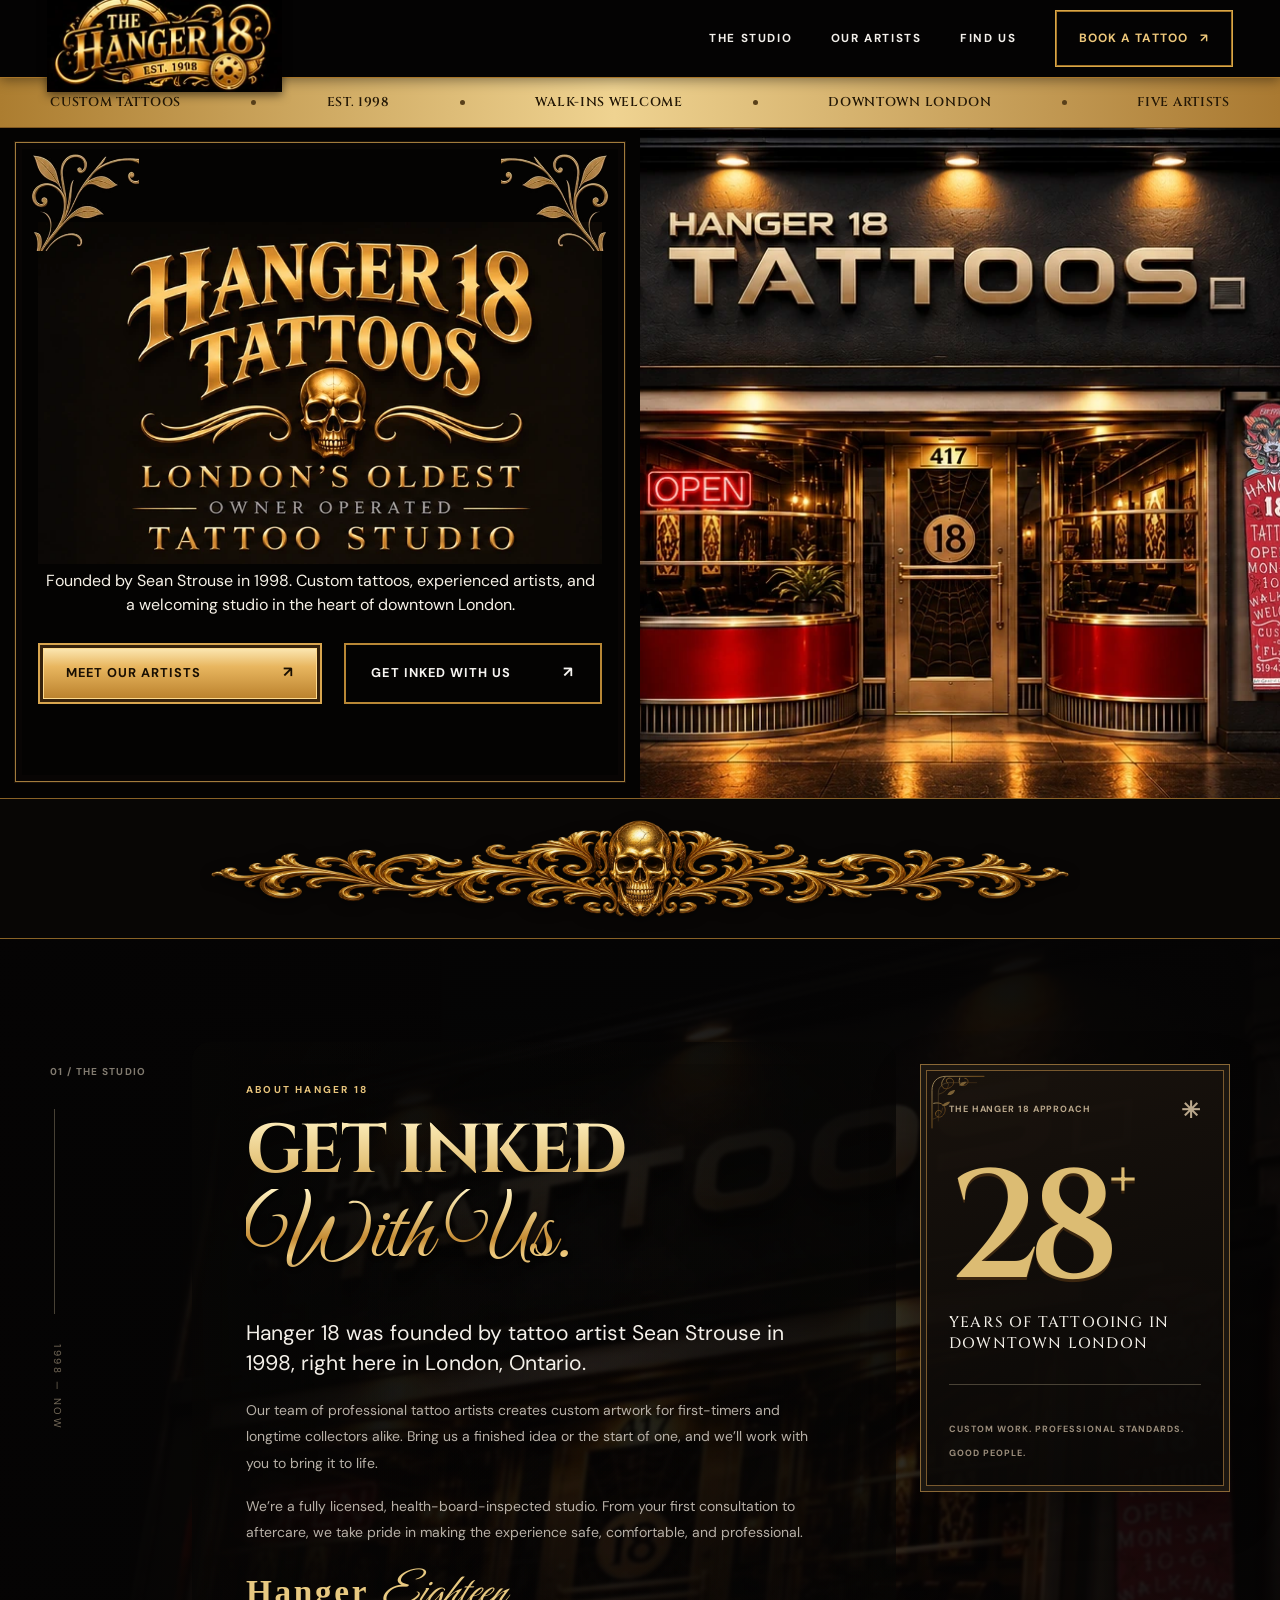
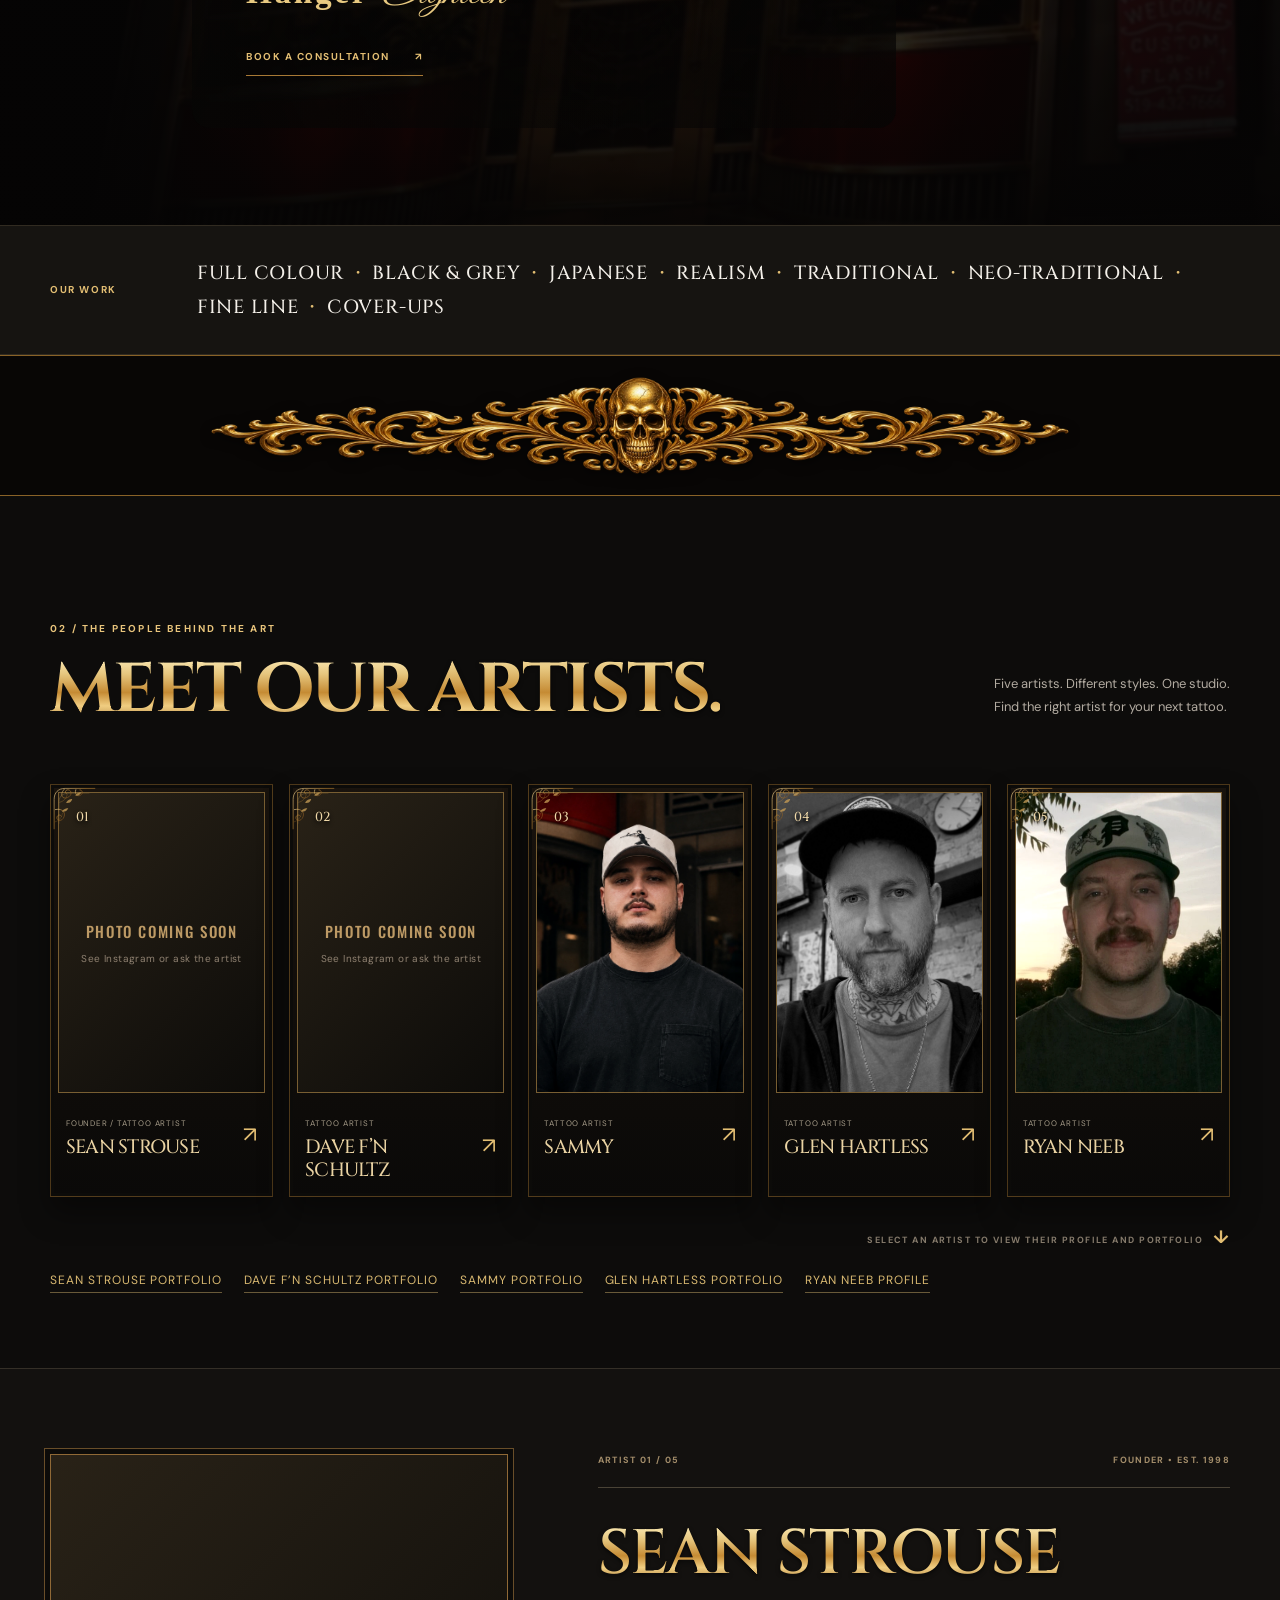
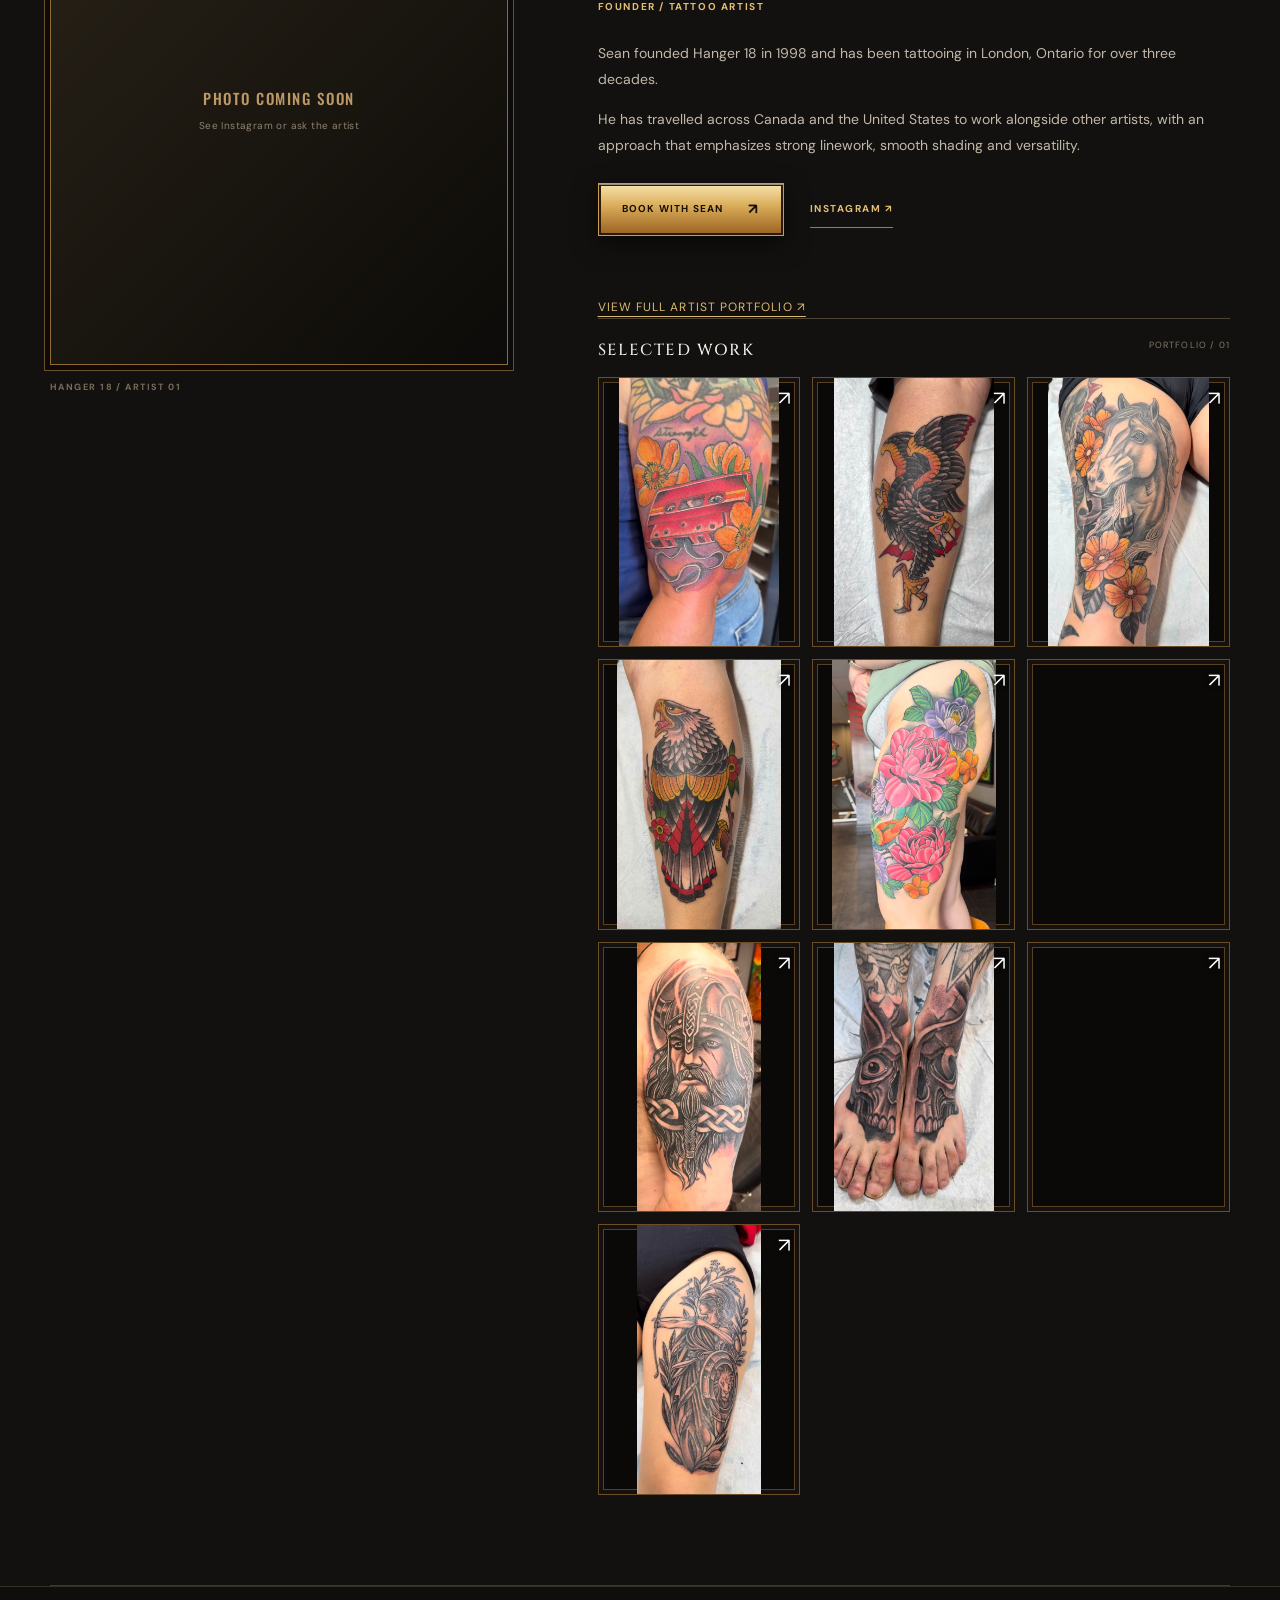
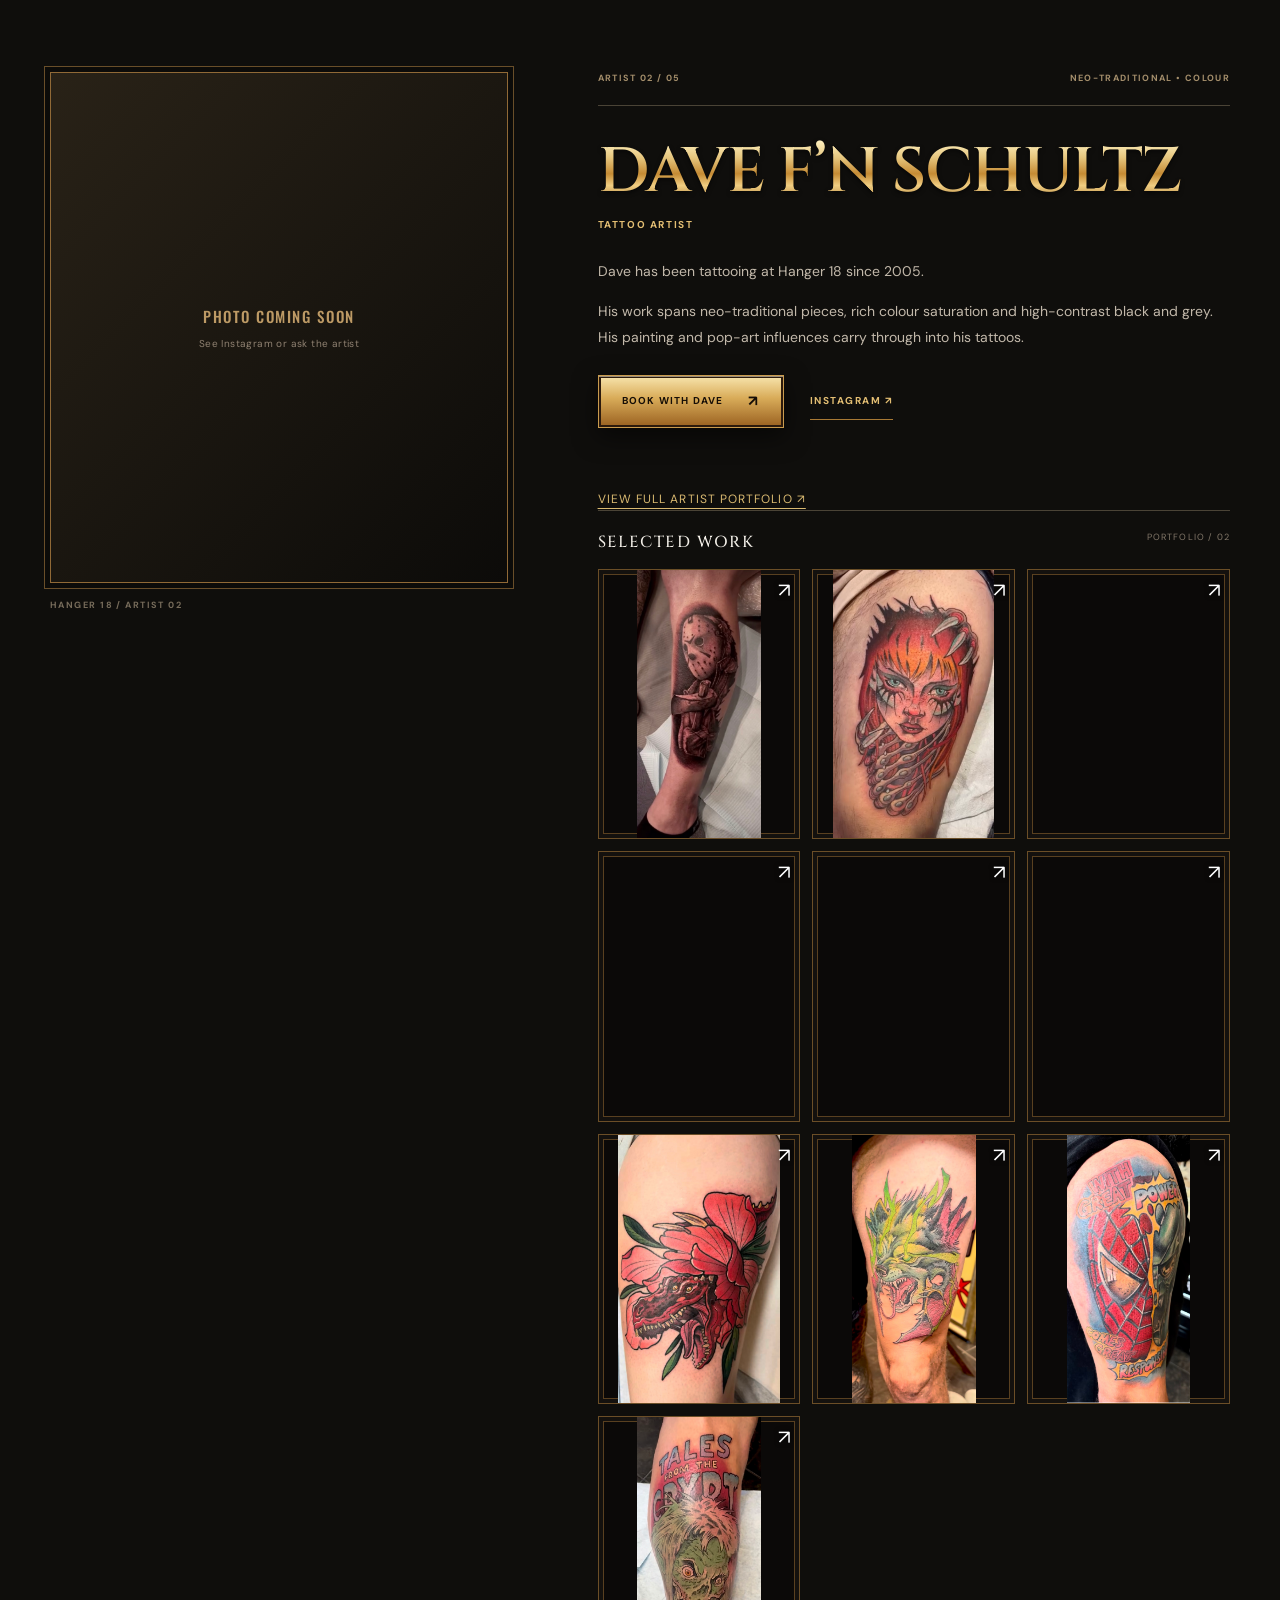
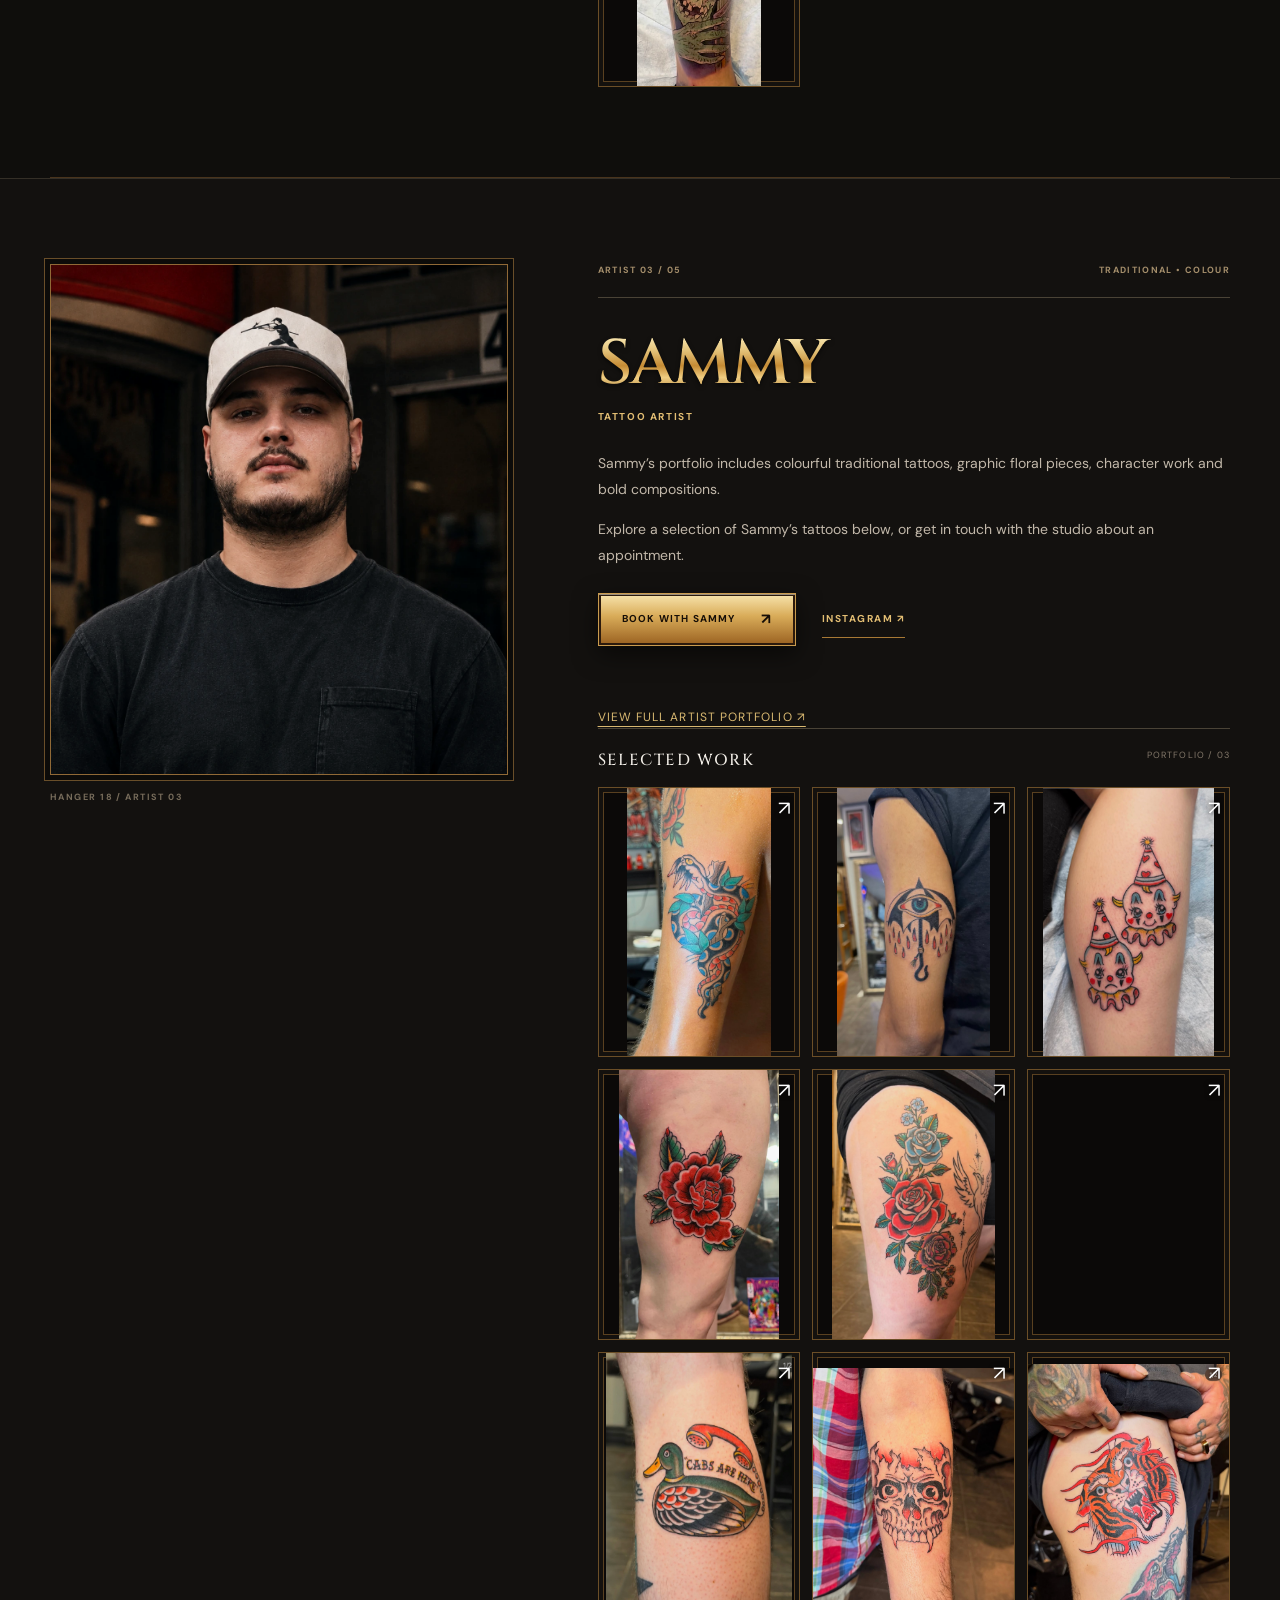
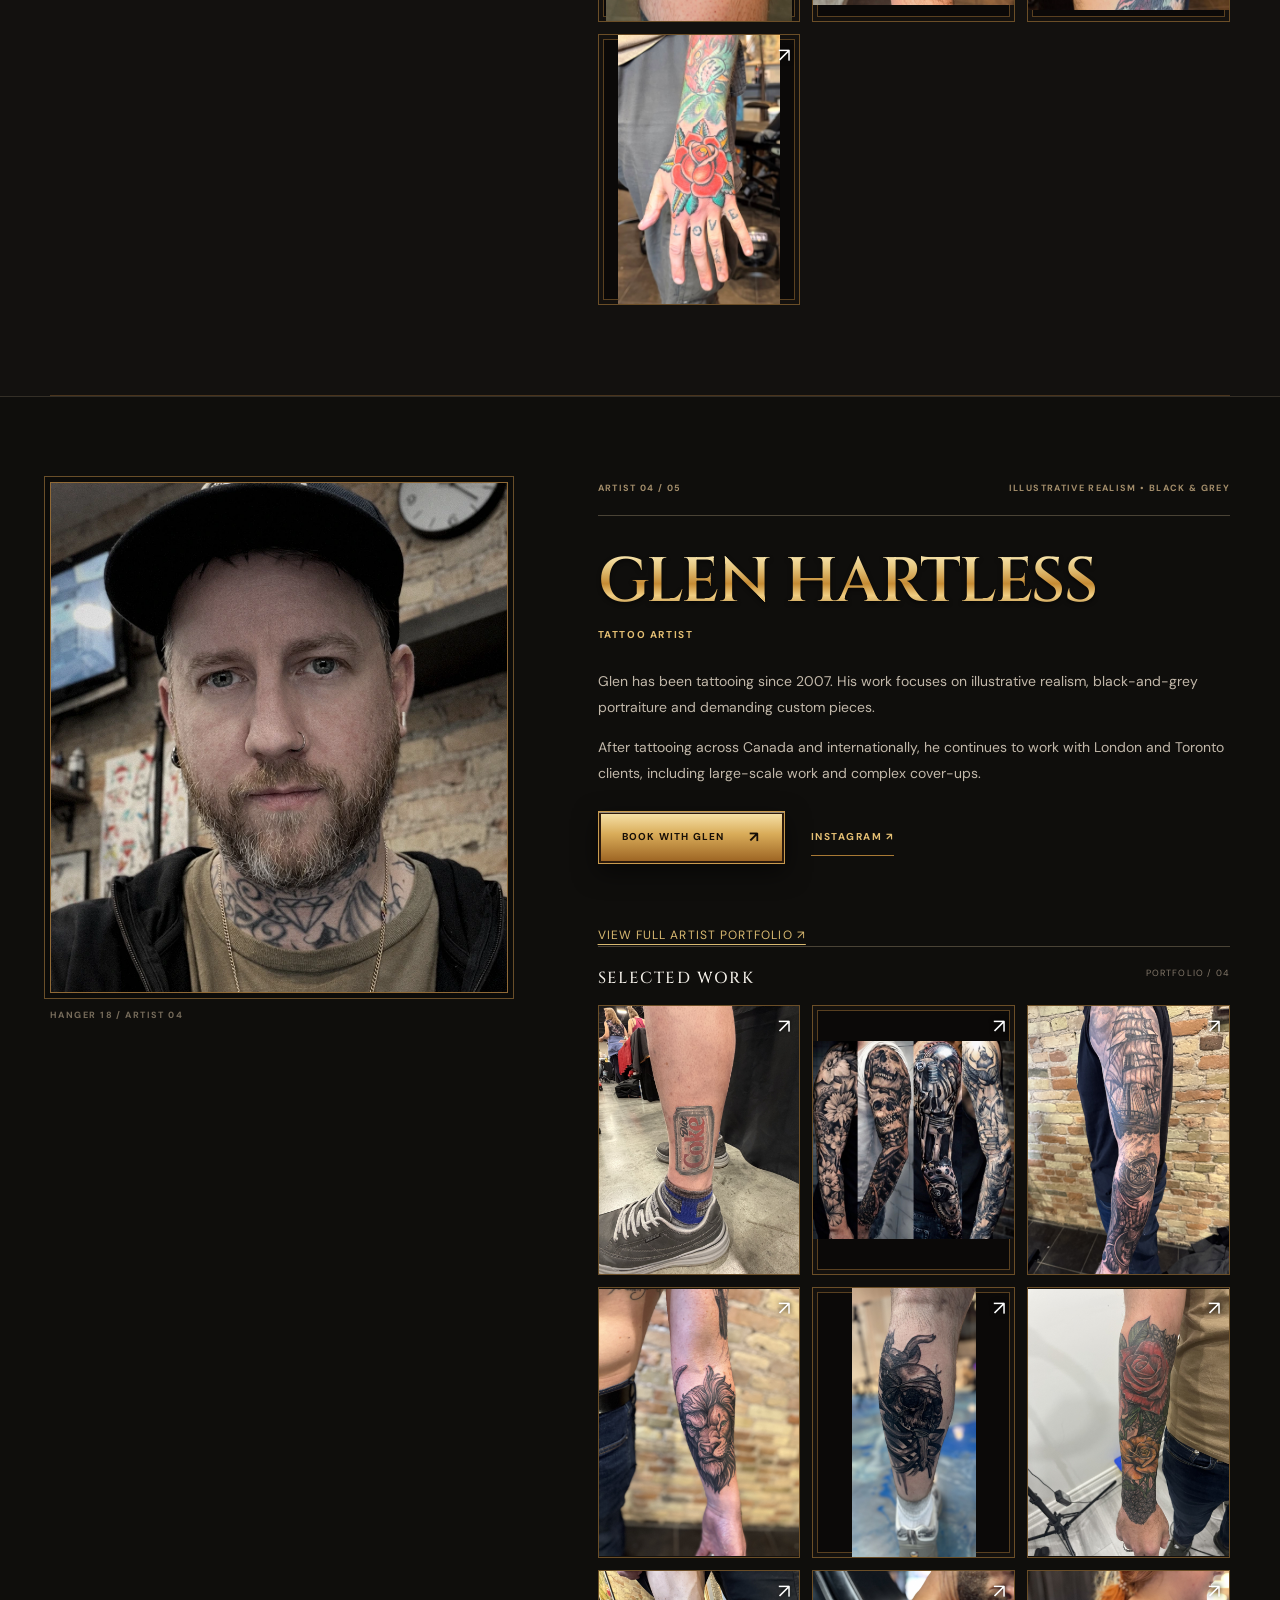
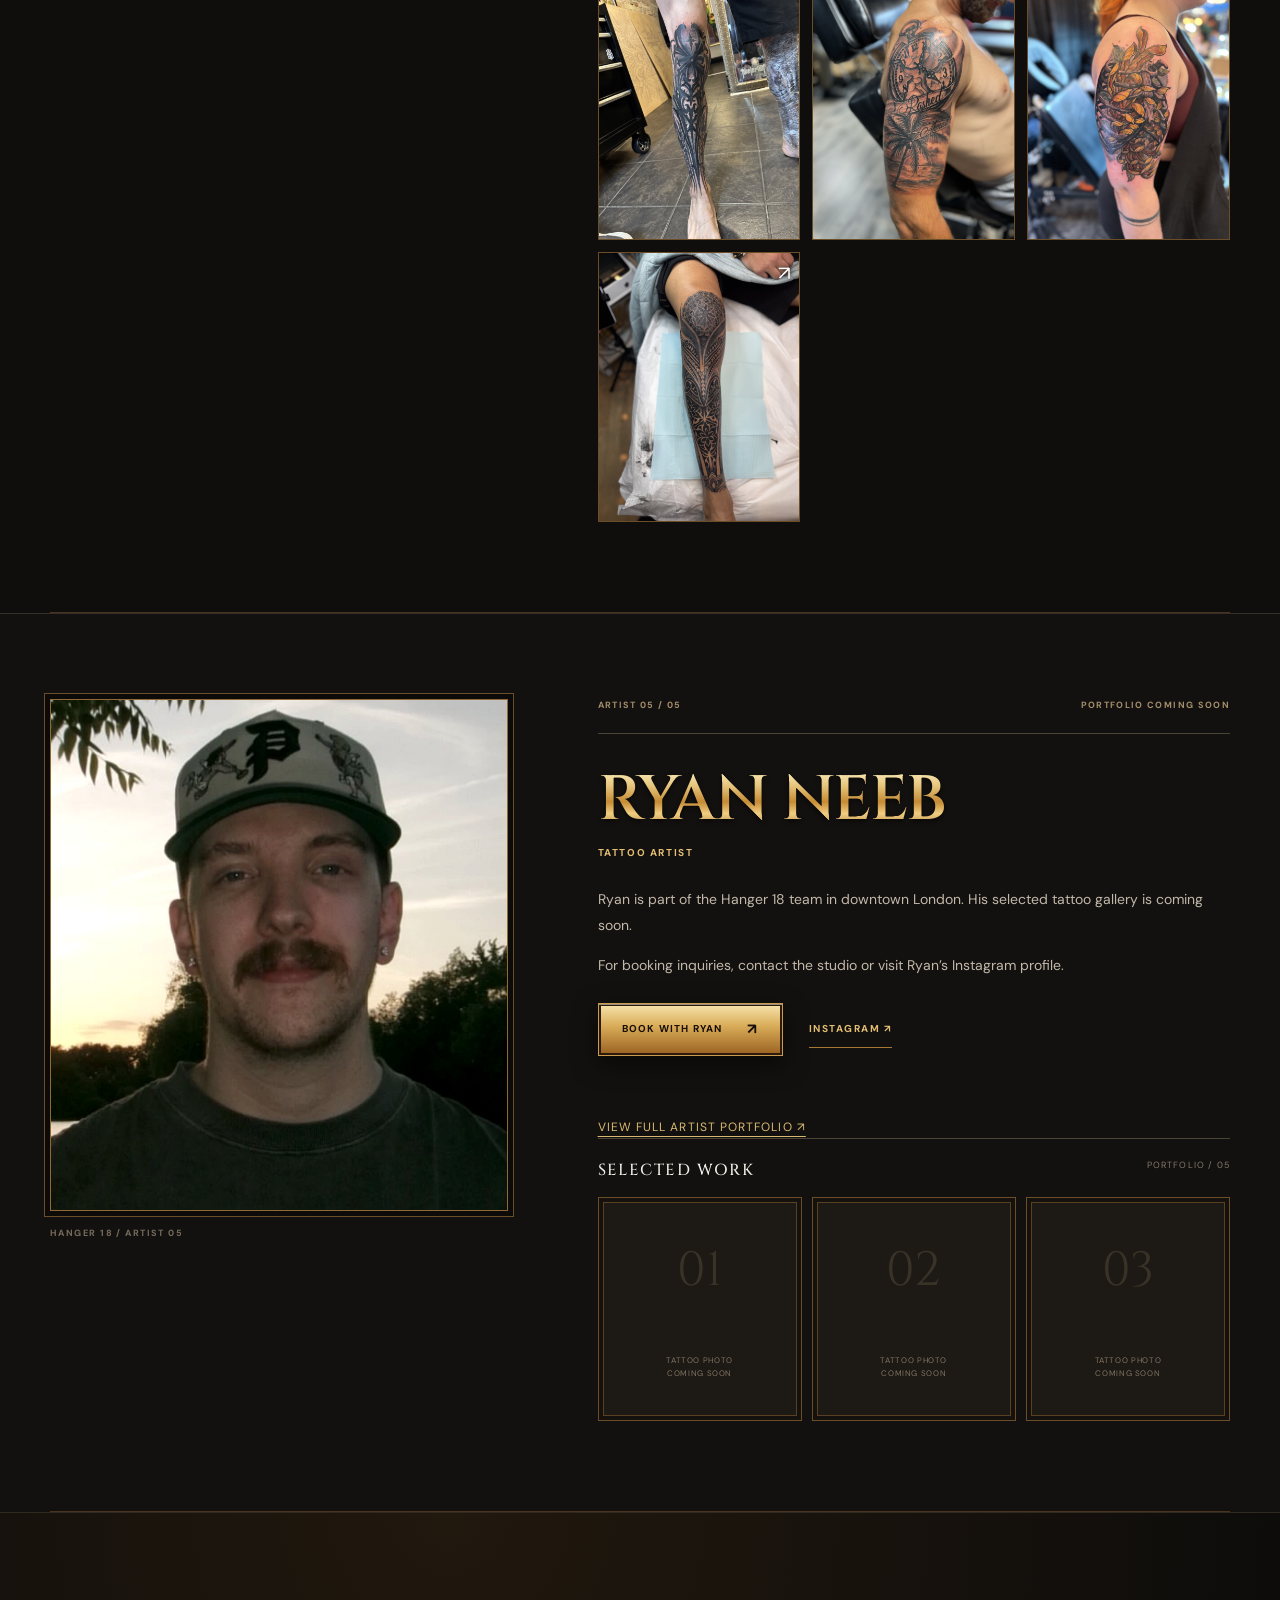
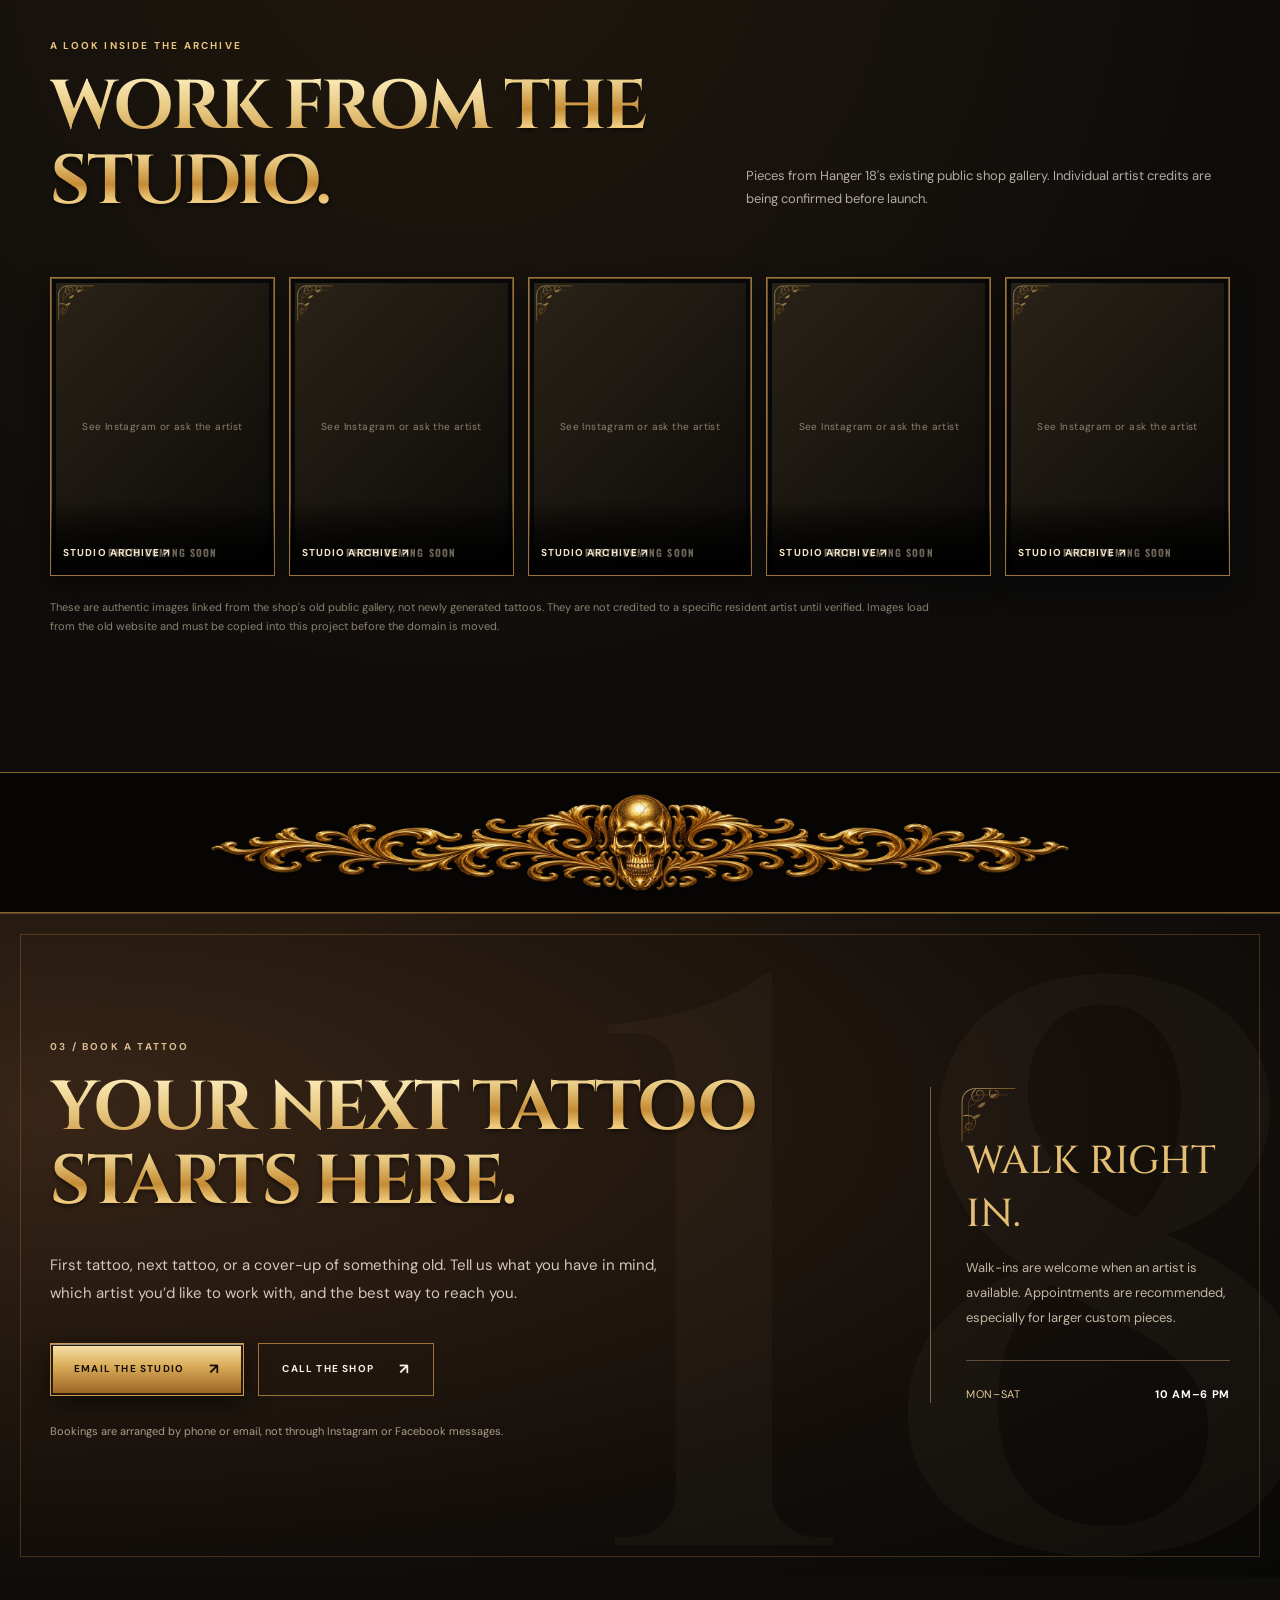
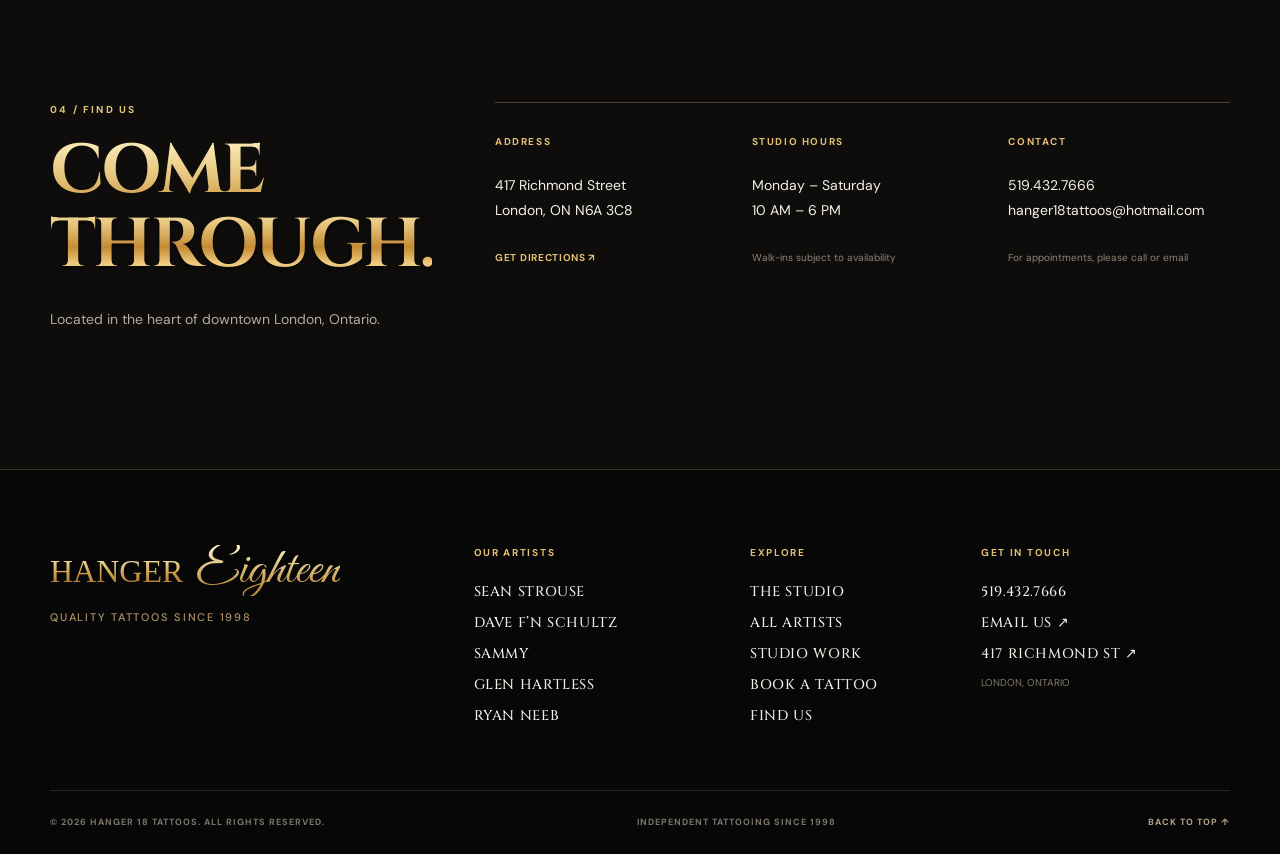
==== index.html @ e1021834 "Add files via upload" ====
<!doctype html>
<html lang="en-CA">
<head>
  <meta charset="utf-8">
  <meta name="viewport" content="width=device-width, initial-scale=1">
  <meta name="theme-color" content="#0b0a09">
  <meta name="site-build" content="hanger18-v19-layout-corrections">
  <meta name="description" content="Hanger 18 Tattoos is a custom tattoo shop at 417 Richmond Street in downtown London, Ontario. Established in 1998. Explore our five tattoo artists and book by phone or email.">
  <meta property="og:title" content="Hanger 18 Tattoos | Est. 1998 | London, Ontario">
  <meta property="og:description" content="London's oldest owner-operated tattoo studio. Meet our artists and get inked with us.">
  <meta property="og:type" content="website">
  <meta property="og:image" content="https://hanger18tattoos.github.io/assets/social-preview.jpg">
  <meta name="color-scheme" content="dark">
  <meta name="robots" content="index,follow,max-image-preview:large">
  <link rel="canonical" href="https://hanger18tattoos.github.io/">
  <meta property="og:url" content="https://hanger18tattoos.github.io/">
  <meta property="og:site_name" content="Hanger 18 Tattoos">
  <meta property="og:locale" content="en_CA">
  <meta name="twitter:card" content="summary_large_image">
  <link rel="icon" type="image/svg+xml" href="assets/favicon.svg">
  <title>Tattoo Shop in London, Ontario | Hanger 18 Tattoos – Est. 1998</title>
  <link rel="preconnect" href="https://fonts.googleapis.com">
  <link rel="preconnect" href="https://fonts.gstatic.com" crossorigin>
  <link href="https://fonts.googleapis.com/css2?family=Cinzel:wght@500;600;700&family=DM+Sans:wght@400;500;600;700&family=Great+Vibes&family=Oswald:wght@400;500;600;700&display=swap" rel="stylesheet">
  <link rel="stylesheet" href="styles.css?v=12">
  <link rel="stylesheet" href="v7-gold.css?v=12">
  <link rel="stylesheet" href="v9-custom.css?v=12">
  <link rel="stylesheet" href="v11-home.css?v=12">
  <link rel="stylesheet" href="v12-finishes.css?v=12"/>
  <link rel="stylesheet" href="v13-home.css?v=14">
  <link rel="stylesheet" href="v14-gallery.css?v=15">
  <link rel="stylesheet" href="v15-finishing.css?v=15">
  <link rel="stylesheet" href="v17-artist-seo.css?v=17">
  <link rel="stylesheet" href="v18-refinements.css?v=18">
  <script src="site-data.js?v=17" defer></script>
  <script src="app.js?v=17" defer></script>
  <script type="application/ld+json">
{
  "@context": "https://schema.org",
  "@graph": [
    {
      "@type": "TattooParlor",
      "@id": "https://hanger18tattoos.github.io/#shop",
      "name": "Hanger 18 Tattoos",
      "url": "https://hanger18tattoos.github.io/",
      "description": "Owner-operated custom tattoo studio founded by Sean Strouse in 1998 in downtown London, Ontario.",
      "image": "https://hanger18tattoos.github.io/assets/v15-storefront-silver-actual-sign.webp",
      "logo": "https://hanger18tattoos.github.io/assets/v11-header-logo.webp",
      "telephone": "+1-519-432-7666",
      "email": "hanger18tattoos@hotmail.com",
      "address": {
        "@type": "PostalAddress",
        "streetAddress": "417 Richmond Street",
        "addressLocality": "London",
        "addressRegion": "ON",
        "postalCode": "N6A 3C8",
        "addressCountry": "CA"
      },
      "openingHoursSpecification": [
        {
          "@type": "OpeningHoursSpecification",
          "dayOfWeek": [
            "Monday",
            "Tuesday",
            "Wednesday",
            "Thursday",
            "Friday",
            "Saturday"
          ],
          "opens": "10:00",
          "closes": "18:00"
        }
      ],
      "foundingDate": "1998",
      "founder": {
        "@type": "Person",
        "name": "Sean Strouse"
      },
      "hasMap": "https://www.google.com/maps/search/?api=1&query=417+Richmond+Street+London+Ontario",
      "employee": [
        {
          "@type": "Person",
          "name": "Sean Strouse",
          "url": "https://hanger18tattoos.github.io/artists/sean-strouse.html"
        },
        {
          "@type": "Person",
          "name": "Dave F’n Schultz",
          "url": "https://hanger18tattoos.github.io/artists/dave-schultz.html"
        },
        {
          "@type": "Person",
          "name": "Sammy",
          "url": "https://hanger18tattoos.github.io/artists/sammy.html"
        },
        {
          "@type": "Person",
          "name": "Glen Hartless",
          "url": "https://hanger18tattoos.github.io/artists/glen-hartless.html"
        },
        {
          "@type": "Person",
          "name": "Ryan Neeb",
          "url": "https://hanger18tattoos.github.io/artists/ryan-neeb.html"
        }
      ],
      "areaServed": {
        "@type": "City",
        "name": "London, Ontario"
      }
    },
    {
      "@type": "WebSite",
      "@id": "https://hanger18tattoos.github.io/#website",
      "name": "Hanger 18 Tattoos",
      "url": "https://hanger18tattoos.github.io/",
      "inLanguage": "en-CA",
      "publisher": {
        "@id": "https://hanger18tattoos.github.io/#shop"
      }
    },
    {
      "@type": "WebPage",
      "@id": "https://hanger18tattoos.github.io/#webpage",
      "name": "Hanger 18 Tattoos – Tattoo Shop in London, Ontario",
      "url": "https://hanger18tattoos.github.io/",
      "inLanguage": "en-CA",
      "isPartOf": {
        "@id": "https://hanger18tattoos.github.io/#website"
      },
      "about": {
        "@id": "https://hanger18tattoos.github.io/#shop"
      },
      "primaryImageOfPage": "https://hanger18tattoos.github.io/assets/v15-storefront-silver-actual-sign.webp"
    }
  ]
}
  </script>
</head>
<body>
  <a class="skip-link" href="#main">Skip to content</a>
  <div class="announcement" aria-label="Studio information">
    <span>ESTABLISHED 1998</span><span class="announcement-center">LONDON’S OLDEST OWNER-OPERATED TATTOO STUDIO</span><a href="tel:+15194327666">519.432.7666</a>
  </div>
  <header class="site-header" id="top">
    <div class="nav-shell">
      <a class="wordmark v13-wordmark v19-header-logo" href="#top" aria-label="Hanger 18 Tattoos, London Ontario, home"><img src="assets/v11-header-logo.webp" alt="Hanger 18 Tattoos logo" width="244" height="106"><span class="sr-only">Hanger 18 Tattoos</span></a>
      <button class="menu-toggle" id="menu-toggle" type="button" aria-controls="main-nav" aria-expanded="false" aria-label="Open navigation"><span></span><span></span><span></span></button>
      <nav class="main-nav" id="main-nav" aria-label="Main navigation">
        <a href="#studio">THE STUDIO</a>
        <a href="#artists">OUR ARTISTS</a>
        <a href="#visit">FIND US</a>
        <a href="#booking" class="nav-book">BOOK A TATTOO <span aria-hidden="true">↗</span></a>
      </nav>
    </div>
  </header>

  <main id="main">
    <div class="ticker v13-ticker" aria-label="Studio highlights"><div class="ticker-inner"><span>CUSTOM TATTOOS</span><i></i><span>EST. 1998</span><i></i><span>WALK-INS WELCOME</span><i></i><span>DOWNTOWN LONDON</span><i></i><span>FIVE ARTISTS</span></div></div>

    <section class="hero v13-hero" aria-labelledby="hero-title">
      <div class="v13-hero-left v15-framed-intro">
        <span class="v15-corner v15-corner-left" aria-hidden="true"></span><span class="v15-corner v15-corner-right" aria-hidden="true"></span>
        <h1 class="sr-only" id="hero-title">Hanger 18 Tattoos — London's oldest owner-operated tattoo studio</h1>
        <img class="v13-hero-lettering" src="assets/v13-approved-gold-lettering.webp" alt="" width="763" height="462" fetchpriority="high">
        <p class="hero-description">Founded by Sean Strouse in 1998. Custom tattoos, experienced artists, and a welcoming studio in the heart of downtown London.</p>
        <div class="hero-actions v13-hero-actions">
          <a class="button button-gold" href="#artists">MEET OUR ARTISTS <span aria-hidden="true">↗</span></a>
          <a class="button button-outline" href="#booking">GET INKED WITH US <span aria-hidden="true">↗</span></a>
        </div>
      </div>
      <figure class="hero-photo v13-storefront">
        <img src="assets/v15-storefront-silver-actual-sign.webp" alt="Hanger 18 Tattoos storefront design, with three warm overhead lights, red bay windows and 417 above the door" width="824" height="676" fetchpriority="high">
      </figure>
    </section>

    <div class="ornate-divider" aria-hidden="true"><img src="assets/v15-long-gold-divider.webp" alt=""></div>
    <section class="studio section" id="studio" aria-labelledby="studio-title">
      <div class="container studio-layout">
        <div class="section-side"><span class="section-no">01 / THE STUDIO</span><div class="vertical-rule"></div><span class="side-est">1998 — NOW</span></div>
        <div class="studio-primary reveal">
          <p class="kicker">ABOUT HANGER 18</p>
          <h2 class="headline" id="studio-title">GET INKED <span class="studio-script">With Us.</span></h2>
          <p class="lead">Hanger 18 was founded by tattoo artist Sean Strouse in 1998, right here in London, Ontario.</p>
          <p>Our team of professional tattoo artists creates custom artwork for first-timers and longtime collectors alike. Bring us a finished idea or the start of one, and we’ll work with you to bring it to life.</p>
          <p>We’re a fully licensed, health-board-inspected studio. From your first consultation to aftercare, we take pride in making the experience safe, comfortable, and professional.</p>
          <div class="studio-signature" aria-hidden="true"><span>Hanger</span><em>Eighteen</em></div>
          <a class="inline-link" href="#booking">BOOK A CONSULTATION <span aria-hidden="true">↗</span></a>
        </div>
        <aside class="studio-aside reveal">
          <div class="aside-top"><span>THE HANGER 18 APPROACH</span><span aria-hidden="true">✳</span></div>
          <div class="aside-big">28<span>+</span></div>
          <p>YEARS OF TATTOOING IN DOWNTOWN LONDON</p>
          <div class="aside-separator"></div>
          <span class="aside-small">CUSTOM WORK. PROFESSIONAL STANDARDS. GOOD PEOPLE.</span>
        </aside>
      </div>
    </section>

    <section class="styles-band" aria-label="Styles offered by Hanger 18"><div class="container"><span>OUR WORK</span><p>FULL COLOUR <b>·</b> BLACK &amp; GREY <b>·</b> JAPANESE <b>·</b> REALISM <b>·</b> TRADITIONAL <b>·</b> NEO-TRADITIONAL <b>·</b> FINE LINE <b>·</b> COVER-UPS</p></div></section>

    <div class="ornate-divider ornate-divider-soft" aria-hidden="true"><img src="assets/v15-long-gold-divider.webp" alt=""></div>
    <section class="artist-section section" id="artists" aria-labelledby="artist-title">
      <div class="container">
        <div class="artists-heading reveal"><div><p class="kicker">02 / THE PEOPLE BEHIND THE ART</p><h2 class="headline" id="artist-title">MEET OUR <span>ARTISTS.</span></h2></div><p>Five artists. Different styles. One studio.<br>Find the right artist for your next tattoo.</p></div>
        <div class="artist-directory" id="artist-directory" aria-label="Hanger 18 tattoo artists"></div>
        <p class="directory-footnote">SELECT AN ARTIST TO VIEW THEIR PROFILE AND PORTFOLIO <span aria-hidden="true">↓</span></p>
        <nav class="artist-seo-links" aria-label="Full artist portfolio pages"><a href="artists/sean-strouse.html">Sean Strouse portfolio</a><a href="artists/dave-schultz.html">Dave F’n Schultz portfolio</a><a href="artists/sammy.html">Sammy portfolio</a><a href="artists/glen-hartless.html">Glen Hartless portfolio</a><a href="artists/ryan-neeb.html">Ryan Neeb profile</a></nav>
      </div>
    </section>

    <section class="profiles-section" aria-label="Artist biographies and tattoo portfolios"><div id="artist-profiles"></div></section>


    <section class="studio-work section" id="studio-work" aria-labelledby="studio-work-title">
      <div class="container">
        <div class="artists-heading reveal"><div><p class="kicker">A LOOK INSIDE THE ARCHIVE</p><h2 class="headline" id="studio-work-title">WORK FROM <span>THE STUDIO.</span></h2></div><p>Pieces from Hanger 18's existing public shop gallery. Individual artist credits are being confirmed before launch.</p></div>
        <div class="studio-work-grid" id="studio-work-grid" aria-label="Tattoo artwork from Hanger 18's existing studio archive">
          <a href="https://www.hanger18tattoos.com/gallery/" target="_blank" rel="noopener noreferrer" aria-label="View full Hanger 18 tattoo gallery"><img loading="lazy" src="https://www.hanger18tattoos.com/wp-content/uploads/cache/2022/05/5D9BCBAD-4566-4BF1-89CC-E6367EBBC7D8/691523571.jpeg" alt="Colourful detailed tattoo from the Hanger 18 archive"><span>STUDIO ARCHIVE ↗</span></a>
          <a href="https://www.hanger18tattoos.com/gallery/" target="_blank" rel="noopener noreferrer" aria-label="View full Hanger 18 tattoo gallery"><img loading="lazy" src="https://www.hanger18tattoos.com/wp-content/uploads/cache/2022/05/E88AEA19-FC46-4C4E-B2FF-59376C092DA1/268893482.jpeg" alt="Black and grey wing tattoo from the Hanger 18 archive"><span>STUDIO ARCHIVE ↗</span></a>
          <a href="https://www.hanger18tattoos.com/gallery/" target="_blank" rel="noopener noreferrer" aria-label="View full Hanger 18 tattoo gallery"><img loading="lazy" src="https://www.hanger18tattoos.com/wp-content/uploads/cache/2022/05/0C894D7D-4DEE-4EBF-B64F-830D43D5F5E5/1918426904.jpeg" alt="Black and grey Chicano portrait tattoo from the Hanger 18 archive"><span>STUDIO ARCHIVE ↗</span></a>
          <a href="https://www.hanger18tattoos.com/gallery/" target="_blank" rel="noopener noreferrer" aria-label="View full Hanger 18 tattoo gallery"><img loading="lazy" src="https://www.hanger18tattoos.com/wp-content/uploads/cache/2022/05/5A498BCA-76DE-41D5-9D25-4B5549229B48/3960746816.jpeg" alt="Bright parrot tattoo from the Hanger 18 archive"><span>STUDIO ARCHIVE ↗</span></a>
          <a href="https://www.hanger18tattoos.com/gallery/" target="_blank" rel="noopener noreferrer" aria-label="View full Hanger 18 tattoo gallery"><img loading="lazy" src="https://www.hanger18tattoos.com/wp-content/uploads/cache/2022/05/FB8B14CA-8649-48EF-ACC3-9A121BD425D6/716214127.jpeg" alt="Lion tattoo from the Hanger 18 archive"><span>STUDIO ARCHIVE ↗</span></a>
        </div>
        <p class="studio-work-disclaimer">These are authentic images linked from the shop's old public gallery, not newly generated tattoos. They are not credited to a specific resident artist until verified. Images load from the old website and must be copied into this project before the domain is moved.</p>
      </div>
    </section>

    <div class="ornate-divider" aria-hidden="true"><img src="assets/v15-long-gold-divider.webp" alt=""></div>
    <section class="booking section" id="booking" aria-labelledby="booking-title">
      <div class="booking-backdrop" aria-hidden="true">18</div>
      <div class="container booking-layout">
        <div class="reveal"><p class="kicker">03 / BOOK A TATTOO</p><h2 class="headline" id="booking-title">YOUR NEXT <span>TATTOO STARTS HERE.</span></h2><p>First tattoo, next tattoo, or a cover-up of something old. Tell us what you have in mind, which artist you’d like to work with, and the best way to reach you.</p><div class="booking-actions"><a class="button button-gold" href="mailto:hanger18tattoos@hotmail.com?subject=Hanger%2018%20Tattoo%20Booking%20Inquiry">EMAIL THE STUDIO <span aria-hidden="true">↗</span></a><a class="button button-outline" href="tel:+15194327666">CALL THE SHOP <span aria-hidden="true">↗</span></a></div><p class="small-note">Bookings are arranged by phone or email, not through Instagram or Facebook messages.</p></div>
        <div class="booking-side reveal"><span>WALK RIGHT IN.</span><p>Walk-ins are welcome when an artist is available. Appointments are recommended, especially for larger custom pieces.</p><div class="booking-side-foot">MON–SAT <b>10 AM–6 PM</b></div></div>
      </div>
    </section>

    <section class="visit section" id="visit" aria-labelledby="visit-title">
      <div class="container visit-layout">
        <div class="visit-header reveal"><p class="kicker">04 / FIND US</p><h2 class="headline" id="visit-title">COME <span>THROUGH.</span></h2><p>Located in the heart of downtown London, Ontario.</p></div>
        <div class="visit-details reveal">
          <div class="visit-cell"><span>ADDRESS</span><address>417 Richmond Street<br>London, ON N6A 3C8</address><a href="https://www.google.com/maps/search/?api=1&amp;query=417+Richmond+Street+London+Ontario" target="_blank" rel="noopener noreferrer">GET DIRECTIONS ↗</a></div>
          <div class="visit-cell"><span>STUDIO HOURS</span><p>Monday – Saturday<br>10 AM – 6 PM</p><small>Walk-ins subject to availability</small></div>
          <div class="visit-cell"><span>CONTACT</span><p><a href="tel:+15194327666">519.432.7666</a><br><a href="mailto:hanger18tattoos@hotmail.com">hanger18tattoos@hotmail.com</a></p><small>For appointments, please call or email</small></div>
        </div>
      </div>
    </section>
  </main>

  <footer class="footer">
    <div class="container footer-main">
      <div class="footer-brand"><strong class="footer-typeset-brand"><span class="footer-hanger">HANGER</span> <span class="footer-eighteen">Eighteen</span></strong><p>QUALITY TATTOOS SINCE 1998</p></div>
      <div class="footer-list"><span>OUR ARTISTS</span><a href="#sean-strouse">SEAN STROUSE</a><a href="#dave-schultz">DAVE F’N SCHULTZ</a><a href="#sammy">SAMMY</a><a href="#glen-hartless">GLEN HARTLESS</a><a href="#ryan-neeb">RYAN NEEB</a></div>
      <div class="footer-list"><span>EXPLORE</span><a href="#studio">THE STUDIO</a><a href="#artists">ALL ARTISTS</a><a href="#studio-work">STUDIO WORK</a><a href="#booking">BOOK A TATTOO</a><a href="#visit">FIND US</a></div>
      <div class="footer-list"><span>GET IN TOUCH</span><a href="tel:+15194327666">519.432.7666</a><a href="mailto:hanger18tattoos@hotmail.com">EMAIL US ↗</a><a href="https://www.google.com/maps/search/?api=1&amp;query=417+Richmond+Street+London+Ontario" target="_blank" rel="noopener noreferrer">417 RICHMOND ST ↗</a><small>LONDON, ONTARIO</small></div>
    </div>
    <div class="container footer-bottom"><span>© <span id="year">2026</span> HANGER 18 TATTOOS. ALL RIGHTS RESERVED.</span><span>INDEPENDENT TATTOOING SINCE 1998</span><a href="#top">BACK TO TOP ↑</a></div>
  </footer>
  <dialog id="lightbox" class="lightbox" aria-label="Tattoo gallery image"><button type="button" id="lightbox-close" aria-label="Close image">✕</button><img id="lightbox-image" alt=""><p id="lightbox-caption"></p></dialog>
</body>
</html>
---- styles.css ----
:root{--bg:#0b0a09;--black:#080807;--panel:#141310;--panel2:#1b1916;--line:#343028;--line2:#4a4336;--gold:#cfb486;--gold-d:#9c7b4b;--text:#f4f0e9;--muted:#b2aba1;--muted2:#827b70;--container:1340px;--head:'Oswald','Arial Narrow',Impact,sans-serif;--body:'DM Sans',Arial,sans-serif}
*{box-sizing:border-box}html{scroll-behavior:smooth;scroll-padding-top:86px}body{margin:0;background:var(--bg);color:var(--text);font-family:var(--body);-webkit-font-smoothing:antialiased;line-height:1.5}a{color:inherit;text-decoration:none}button{font:inherit}img{max-width:100%;display:block}.container{width:min(var(--container),calc(100% - 100px));margin-inline:auto}::selection{background:#d0b180;color:#070707}*:focus-visible{outline:2px solid var(--gold);outline-offset:4px}.skip-link{position:absolute;left:10px;top:-100px;padding:15px;color:#111;background:#fff;z-index:100}.skip-link:focus{top:10px}
.announcement{height:30px;background:#080807;color:#aa9f8f;display:flex;align-items:center;justify-content:space-between;padding:0 max(30px,calc((100vw - var(--container))/2));gap:16px;font-size:9px;letter-spacing:.18em;font-weight:700}.announcement-center{color:#d0b88f}
.site-header{height:78px;background:#0d0c0bee;border-bottom:1px solid #31291dcc;position:sticky;top:0;z-index:30;backdrop-filter:blur(16px)}.nav-shell{height:100%;width:min(var(--container),calc(100% - 100px));margin:auto;display:flex;align-items:center;justify-content:space-between}.wordmark{font-family:var(--head);font-size:25px;letter-spacing:.045em;font-weight:600;white-space:nowrap;line-height:1}.wordmark span{color:var(--gold)}.wordmark small{display:block;font:700 8px var(--body);letter-spacing:.54em;margin-top:6px;color:#d5c9b7}.main-nav{display:flex;align-items:center;gap:36px}.main-nav>a{font-size:11px;font-weight:700;letter-spacing:.13em;transition:color .2s}.main-nav>a:hover{color:var(--gold)}.main-nav .nav-book{border:1px solid var(--gold);padding:15px 20px;color:var(--gold)}.main-nav .nav-book:hover{background:var(--gold);color:#0a0908}.nav-book span{margin-left:12px}.menu-toggle{display:none;background:none;border:0;width:42px;height:42px;align-items:center;justify-content:center;flex-direction:column;gap:5px;cursor:pointer}.menu-toggle span{width:22px;height:2px;background:var(--text)}
.hero{min-height:min(790px,calc(100svh - 108px));position:relative;display:grid;grid-template-columns:50% 50%;background:#080807}.hero-copy{display:flex;align-items:center;justify-content:flex-end;background:radial-gradient(ellipse at 70% 5%,#252019 0%,#0b0a09 45%,#080807 100%);min-width:0}.hero-copy-inner{width:min(660px,100%);padding:36px 68px 96px max(50px,calc((100vw - var(--container))/2))}.hero-mark-container{max-width:360px;margin:0 auto 13px;display:flex;justify-content:center}.hero-mark{width:100%;aspect-ratio:515/352;object-fit:contain;mix-blend-mode:screen;filter:contrast(1.04)}.eyebrow,.kicker{display:flex;align-items:center;gap:12px;color:var(--gold);letter-spacing:.22em;font-weight:700;font-size:10px;margin:0 0 18px}.eyebrow-rule{height:1px;width:30px;background:var(--gold)}h1,h2,h3,p,figure{margin-top:0}.hero h1{font:600 clamp(40px,4.35vw,79px)/1.07 var(--head);letter-spacing:-.018em;text-transform:uppercase;margin:0 0 18px;max-width:690px}.hero h1 em{font-style:normal;color:var(--gold)}.hero-description{font-size:13px;line-height:1.85;max-width:510px;color:#c1bbb1;margin-bottom:25px}.hero-actions{display:flex;gap:24px;align-items:center;flex-wrap:wrap}.button{min-height:48px;display:inline-flex;align-items:center;justify-content:center;gap:25px;padding:15px 23px;font-size:10px;font-weight:700;letter-spacing:.12em;white-space:nowrap;transition:background .2s,color .2s,transform .2s;border:1px solid transparent;line-height:1.4}.button:hover{transform:translateY(-2px)}.button span{font-size:15px}.button-gold{background:var(--gold);color:#17130e}.button-gold:hover{background:#edd7b1}.button-link{padding-left:0;padding-right:0;border-bottom:1px solid #5c4c34;color:var(--text)}.button-outline{border-color:#7d6a4f;color:var(--text);background:transparent}.button-outline:hover{background:#30261a}.hero-photo{margin:0;position:relative;min-width:0;overflow:hidden;background:#1d1a16}.hero-photo picture,.hero-photo img{width:100%;height:100%}.hero-photo img{object-fit:cover;object-position:center 56%;filter:contrast(1.045) brightness(.91);transition:transform 1s}.hero-photo:hover img{transform:scale(1.025)}.hero-photo:after{content:'';position:absolute;inset:0;background:linear-gradient(90deg,rgba(0,0,0,.1) 0%,transparent 40%),linear-gradient(0deg,rgba(0,0,0,.72),transparent 26%);pointer-events:none}.hero-photo figcaption{position:absolute;bottom:49px;left:45px;z-index:1;color:#fff;font-size:10px;font-weight:700;letter-spacing:.16em;display:flex;gap:15px;align-items:center}.photo-dash{height:1px;width:26px;background:var(--gold)}.scroll-cue{position:absolute;bottom:24px;left:max(50px,calc((100vw - var(--container))/2));display:flex;align-items:center;gap:25px;letter-spacing:.18em;font-size:9px;color:#918776}.scroll-cue span:last-child{font-size:20px;color:var(--gold)}
.ticker{background:#c9ae80;color:#17130e;overflow:hidden}.ticker-inner{max-width:1600px;margin:auto;min-height:47px;display:flex;align-items:center;justify-content:space-evenly;gap:25px;padding:10px 30px;white-space:nowrap}.ticker span{font:600 13px var(--head);letter-spacing:.08em}.ticker i{width:4px;height:4px;flex:none;border-radius:50%;background:#594528}
.section{padding:125px 0}.section-no{font-size:10px;letter-spacing:.13em;color:var(--muted2);font-weight:700}.studio-layout{display:grid;grid-template-columns:110px minmax(0,1fr) 310px;gap:60px}.section-side{display:flex;flex-direction:column;align-items:flex-start;gap:30px}.vertical-rule{width:1px;height:205px;background:#474135;margin-left:4px}.side-est{writing-mode:vertical-rl;font-size:10px;letter-spacing:.25em;color:#766b5a}.headline{font:600 clamp(45px,6.3vw,93px)/.99 var(--head);letter-spacing:-.019em;text-transform:uppercase;max-width:850px;margin:0 0 34px}.headline span{color:var(--gold)}.studio-primary .lead{font-size:clamp(17px,1.65vw,23px);line-height:1.45;max-width:660px;color:var(--text);margin-bottom:18px}.studio-primary p:not(.kicker):not(.lead){font-size:14px;line-height:1.9;color:#b7b0a7;max-width:680px;margin-bottom:16px}.inline-link{display:inline-flex;align-items:center;gap:25px;border-bottom:1px solid var(--gold-d);padding:11px 0;color:var(--gold);font-size:10px;letter-spacing:.15em;font-weight:700;margin-top:20px}.inline-link:hover{color:#fff}.studio-aside{border:1px solid var(--line);background:linear-gradient(180deg,#1f1b16,#100f0d);padding:28px;align-self:start}.aside-top{display:flex;justify-content:space-between;align-items:center;color:#baa88c;font-size:9px;letter-spacing:.1em;font-weight:700}.aside-top span:last-child{font-size:23px}.aside-big{font:600 clamp(100px,12vw,160px)/1.05 var(--head);letter-spacing:-.07em;color:var(--gold);margin:23px 0 0}.aside-big span{font-size:58px;vertical-align:top;letter-spacing:0}.studio-aside p{font:500 15px/1.4 var(--head);letter-spacing:.08em}.aside-separator{height:1px;background:var(--line2);margin:30px 0}.aside-small{font-size:9px;line-height:1.8;letter-spacing:.11em;color:#9c8e7c;font-weight:700}
.styles-band{background:#161411;border-top:1px solid #312b21;border-bottom:1px solid #312b21;padding:30px 0}.styles-band .container{display:flex;gap:80px;align-items:center}.styles-band span{font-size:10px;letter-spacing:.16em;color:var(--gold);font-weight:700;white-space:nowrap}.styles-band p{font:500 clamp(13px,1.6vw,19px)/1.8 var(--head);letter-spacing:.04em;margin:0}.styles-band b{color:var(--gold);margin:0 6px}
.artist-section{background:#0d0c0b;padding-bottom:75px}.artists-heading{display:flex;align-items:end;justify-content:space-between;gap:35px;margin-bottom:56px}.artists-heading .headline{margin-bottom:0}.artists-heading>p{color:var(--muted);font-size:13px;line-height:1.8;margin-bottom:10px}.artist-directory{display:grid;grid-template-columns:repeat(5,minmax(0,1fr));gap:14px}.artist-card{min-width:0;display:block}.artist-card-photo{aspect-ratio:3/4.35;position:relative;overflow:hidden;background:#201c17;border:1px solid #363026}.artist-card-photo>img{width:100%;height:100%;object-fit:cover;filter:grayscale(1);transition:filter .4s,transform .4s}.artist-card:hover .artist-card-photo>img{filter:grayscale(.35);transform:scale(1.035)}.artist-card-n{position:absolute;top:15px;left:17px;font:500 13px var(--head);color:#d6c19b}.artist-card-meta{display:flex;justify-content:space-between;align-items:center;gap:7px;padding-top:18px}.artist-card-meta span:not(.artist-arrow){font-size:8px;letter-spacing:.1em;color:#a49a87}.artist-card-meta strong{display:block;font:500 clamp(18px,2vw,28px)/1.2 var(--head);text-transform:uppercase;margin-top:3px}.artist-arrow{color:var(--gold);font-size:22px}.artist-card:hover .artist-card-meta strong{color:var(--gold)}.missing-portrait{width:100%;height:100%;display:flex;flex-direction:column;align-items:center;justify-content:center;background:radial-gradient(circle at 50% 32%,#30291e 0,#1d1914 38%,#0d0c0a 100%);gap:14px}.portrait-monogram{font:500 clamp(40px,6vw,95px)/1 var(--head);color:#4c4130;letter-spacing:-.03em}.portrait-pending{text-align:center;font-size:8px;font-weight:700;letter-spacing:.18em;color:#9f937e;line-height:1.8}.directory-footnote{color:#877c6d;text-align:right;font-size:9px;letter-spacing:.16em;font-weight:700;margin:27px 0 0}.directory-footnote span{font-size:18px;color:var(--gold);margin-left:6px}
.artist-profile{background:#13110f;border-top:1px solid #342f27;scroll-margin-top:78px}.artist-profile:nth-child(even){background:#0f0e0c}.profile-grid{padding-top:85px;padding-bottom:90px;display:grid;grid-template-columns:minmax(275px,.84fr) minmax(0,1.16fr);gap:clamp(40px,7vw,110px)}.profile-art{min-width:0}.profile-photo{width:100%;aspect-ratio:3/3.35;border:1px solid #413728;overflow:hidden}.profile-photo>img{width:100%;height:100%;object-fit:cover}.profile-photo .portrait-monogram{font-size:clamp(100px,16vw,240px)}.profile-photo .portrait-pending{font-size:10px}.profile-photo-note{display:block;margin-top:16px;letter-spacing:.16em;font-weight:700;font-size:9px;color:#776c5b}.profile-top{display:flex;justify-content:space-between;gap:20px;border-bottom:1px solid var(--line2);padding:0 0 20px;color:#a48e6b;letter-spacing:.15em;font-size:9px;font-weight:700}.profile-copy h3{font:600 clamp(53px,7vw,105px)/1.04 var(--head);text-transform:uppercase;letter-spacing:-.035em;margin:34px 0 6px}.profile-role{color:var(--gold);font-size:10px;letter-spacing:.16em;font-weight:700}.profile-bio{margin-top:24px;max-width:640px}.profile-bio p{font-size:14px;line-height:1.85;color:#c2b8aa;margin-bottom:14px}.profile-links{display:flex;align-items:center;gap:26px;flex-wrap:wrap;margin:24px 0 46px}.profile-links .inline-link{margin:0}.portfolio-heading{border-top:1px solid var(--line2);padding-top:20px;margin-bottom:16px;display:flex;justify-content:space-between;gap:15px}.portfolio-heading strong{font:500 16px var(--head);letter-spacing:.09em}.portfolio-heading span{font-size:9px;color:#83786a;letter-spacing:.13em}.portfolio-grid{display:grid;grid-template-columns:repeat(3,1fr);gap:13px}.portfolio-placeholder,.gallery-thumb{aspect-ratio:1/1.1;background:#1d1a16;border:1px solid #342f26;display:flex;flex-direction:column;align-items:center;justify-content:space-around;padding:15px;position:relative}.portfolio-placeholder-number{font:400 48px var(--head);color:#393227}.portfolio-placeholder>span:last-child{font-size:8px;color:#817360;letter-spacing:.08em;text-align:center;line-height:1.6}.gallery-thumb{cursor:zoom-in;padding:0}.gallery-thumb img{height:100%;width:100%;object-fit:cover}.gallery-thumb span{position:absolute;right:8px;top:5px;font-size:20px;text-shadow:0 0 5px #000}
.booking{background:linear-gradient(115deg,#30241a 0%,#17120e 58%,#0d0b09 100%);border-top:1px solid #53452e;position:relative;overflow:hidden}.booking-backdrop{position:absolute;right:-60px;top:-150px;font:600 800px var(--head);color:rgba(207,180,134,.035);pointer-events:none}.booking-layout{position:relative;z-index:1;display:grid;grid-template-columns:1fr 300px;gap:90px;align-items:center}.booking .headline{max-width:900px;margin-bottom:30px}.booking .kicker{color:#d8bd92}.booking-layout>div:first-child>p:not(.kicker):not(.small-note){max-width:630px;color:#d2c7b6;font-size:15px;line-height:1.9}.booking-actions{display:flex;align-items:center;flex-wrap:wrap;gap:14px;margin-top:35px}.small-note{font-size:11px;color:#ab9d89;margin-top:26px;line-height:1.7}.booking-side{border-left:1px solid #776047;padding-left:35px}.booking-side>span{font:500 39px var(--head);color:var(--gold)}.booking-side>p{font-size:13px;line-height:1.9;color:#c3b6a4;margin-top:15px}.booking-side-foot{margin-top:30px;border-top:1px solid #604d3a;padding-top:25px;display:flex;justify-content:space-between;gap:20px;color:#e0c89d;font-size:11px;letter-spacing:.06em}.booking-side-foot b{color:#fff}
.visit{background:#0e0d0c}.visit-layout{display:grid;grid-template-columns:370px 1fr;gap:75px}.visit-header .headline{margin-bottom:25px}.visit-header>p:not(.kicker){color:var(--muted);font-size:14px}.visit-details{display:grid;grid-template-columns:repeat(3,minmax(0,1fr));border-top:1px solid var(--line2);padding-top:25px;gap:35px}.visit-cell>span{font-size:10px;letter-spacing:.16em;color:var(--gold);font-weight:700}.visit-cell p,.visit-cell address{font-size:14px;font-style:normal;line-height:1.8;margin:21px 0}.visit-cell a{transition:color .2s;overflow-wrap:anywhere}.visit-cell a:hover{color:var(--gold)}.visit-cell>a{font-size:10px;font-weight:700;letter-spacing:.07em;color:var(--gold)}.visit-cell small{color:#8f8475;font-size:10px}
.footer{background:#070707;border-top:1px solid #383127}.footer-main{padding-top:75px;padding-bottom:65px;display:grid;grid-template-columns:1.65fr 1fr .8fr 1.1fr;gap:50px}.footer-brand img{max-width:235px;mix-blend-mode:screen}.footer-brand p{font:500 12px var(--head);letter-spacing:.13em;margin:2px 0;color:#a89270}.footer-list{display:flex;flex-direction:column;gap:12px;align-items:flex-start}.footer-list>span{font-size:10px;letter-spacing:.17em;color:var(--gold);font-weight:700;margin-bottom:10px}.footer-list>a{font:500 14px var(--head);letter-spacing:.045em;text-transform:uppercase}.footer-list>a:hover{color:var(--gold)}.footer-list small{font-size:10px;color:#857b6c}.footer-bottom{display:flex;justify-content:space-between;align-items:center;gap:25px;border-top:1px solid #292620;padding-top:25px;padding-bottom:25px;color:#7d766b;font-size:9px;font-weight:700;letter-spacing:.11em}.footer-bottom a{color:#b6a487}.footer-bottom a:hover{color:#fff}
.lightbox{border:1px solid #64553e;background:#0b0a09;color:#fff;padding:16px;max-width:min(95vw,1100px);max-height:92vh}.lightbox::backdrop{background:#000e;backdrop-filter:blur(6px)}.lightbox img{max-height:75vh;max-width:100%;object-fit:contain}.lightbox>button{display:block;background:none;border:0;color:#fff;cursor:pointer;font-size:28px;margin-left:auto}.lightbox p{margin:10px 0 0;color:#aaa;font-size:13px}
@media (prefers-reduced-motion:no-preference){.reveal.visible{animation:fadeIn .45s ease both}@keyframes fadeIn{from{opacity:.75;transform:translateY(9px)}to{opacity:1;transform:none}}}@media(max-width:1200px){.container,.nav-shell{width:calc(100% - 68px)}.hero-copy-inner{padding-left:34px;padding-right:37px}.hero h1{font-size:clamp(38px,4.4vw,60px)}.studio-layout{grid-template-columns:60px 1fr 270px;gap:35px}.artist-directory{gap:11px}.visit-layout{grid-template-columns:270px 1fr;gap:38px}.footer-main{gap:25px}}
@media(max-width:860px){.announcement{padding:0 22px}.announcement-center{display:none}.site-header{height:70px}.nav-shell{width:calc(100% - 44px)}.menu-toggle{display:flex}.main-nav{position:absolute;top:70px;left:0;right:0;padding:26px 24px 32px;display:none;flex-direction:column;gap:23px;align-items:stretch;background:#100e0b;border-bottom:1px solid #534630;box-shadow:0 30px 50px #0008}.main-nav.nav-open{display:flex}.main-nav>a{text-align:center;padding:5px}.main-nav .nav-book{padding:15px}.hero{min-height:auto;grid-template-columns:1fr}.hero-copy{justify-content:center}.hero-copy-inner{width:100%;max-width:750px;text-align:center;padding:40px 34px 48px}.hero-mark-container{width:260px;margin-bottom:8px}.hero .eyebrow{justify-content:center}.hero h1{font-size:clamp(43px,8vw,70px);margin-inline:auto}.hero-description{margin-left:auto;margin-right:auto}.hero-actions{justify-content:center}.hero-photo{height:430px}.hero-photo img{object-position:center 57%}.hero-photo figcaption{bottom:20px;left:25px}.scroll-cue{display:none}.container{width:calc(100% - 48px)}.section{padding:90px 0}.studio-layout{grid-template-columns:1fr 260px}.section-side{display:none}.artist-directory{grid-template-columns:repeat(3,minmax(0,1fr));gap:22px}.artist-card-photo{aspect-ratio:3/4.2}.artist-card-meta strong{font-size:25px}.profile-grid{grid-template-columns:minmax(0,.9fr) minmax(0,1.1fr);gap:38px;padding-top:60px;padding-bottom:70px}.profile-copy h3{font-size:clamp(48px,7vw,72px)}.booking-layout{grid-template-columns:1fr;gap:40px}.booking-side{max-width:520px}.visit-layout{grid-template-columns:1fr;gap:28px}.footer-main{grid-template-columns:1.4fr 1fr 1fr;gap:35px}.footer-brand{grid-column:1/-1}.footer-brand img{max-width:220px}}
@media(max-width:610px){.container{width:calc(100% - 36px)}.announcement{height:29px;padding:0 17px;font-size:8px}.wordmark{font-size:23px}.hero-copy-inner{padding:25px 23px 42px}.hero-mark-container{width:228px;margin-bottom:4px}.hero h1{font-size:clamp(38px,11vw,61px);line-height:1.06}.hero-description{font-size:13px;line-height:1.75}.hero-actions{gap:15px}.button{min-height:48px;padding:12px 16px;font-size:10px}.hero-photo{height:385px}.hero-photo img{object-position:50% 46%}.hero-photo figcaption{font-size:8px;left:14px;bottom:15px;letter-spacing:.08em}.ticker-inner{justify-content:flex-start;overflow-x:auto;scrollbar-width:none;gap:16px}.ticker span{font-size:11px}.section{padding:75px 0}.headline{font-size:clamp(43px,12vw,65px);margin-bottom:28px}.studio-layout{display:block}.studio-primary .lead{font-size:18px}.studio-aside{margin-top:45px}.aside-big{font-size:120px}.styles-band .container{display:block}.styles-band span{display:block;margin-bottom:13px}.styles-band p{font-size:15px}.artists-heading{display:block;margin-bottom:30px}.artists-heading>p{margin-top:10px}.artist-directory{grid-template-columns:repeat(2,minmax(0,1fr));gap:22px 12px}.artist-card-meta{padding-top:11px}.artist-card-meta strong{font-size:22px}.artist-card-meta span:not(.artist-arrow){font-size:7px}.portrait-monogram{font-size:56px}.portrait-pending{font-size:7px}.directory-footnote{font-size:8px;text-align:left;line-height:1.7}.profile-grid{display:block;padding-top:55px;padding-bottom:65px}.profile-art{max-width:390px;margin-bottom:32px}.profile-photo{aspect-ratio:3/2.6}.profile-copy h3{font-size:clamp(48px,12vw,70px);margin-top:25px}.profile-role{font-size:9px}.profile-bio p{font-size:13px}.profile-top{font-size:8px}.profile-links{margin-bottom:35px;gap:16px}.portfolio-grid{gap:8px}.portfolio-placeholder{padding:7px}.portfolio-placeholder-number{font-size:32px}.portfolio-placeholder>span:last-child{font-size:6px}.booking-actions{gap:12px}.booking-side{padding-left:20px}.visit-details{grid-template-columns:1fr;gap:25px}.visit-cell{border-bottom:1px solid #2a271f;padding-bottom:20px}.visit-cell p,.visit-cell address{margin:10px 0}.footer-main{grid-template-columns:repeat(2,minmax(0,1fr));gap:35px 18px;padding-top:48px;padding-bottom:40px}.footer-brand{grid-column:1/-1}.footer-brand img{max-width:240px}.footer-list>a{font-size:14px}.footer-bottom{flex-wrap:wrap;gap:12px}.footer-bottom span:nth-child(2){display:none}}

/* Curated shop archive preview, with artist attribution deliberately withheld */
.studio-work{background:#15120e;border-top:1px solid #30291f}
.studio-work-grid{display:grid;grid-template-columns:repeat(5,minmax(0,1fr));gap:12px}
.studio-work-grid a{position:relative;aspect-ratio:3/4;overflow:hidden;border:1px solid #3f372b;background:#242019;display:block}
.studio-work-grid img{width:100%;height:100%;object-fit:cover;transition:filter .3s,transform .3s;filter:brightness(.83) contrast(1.07)}
.studio-work-grid a:hover img{transform:scale(1.05);filter:brightness(1)}
.studio-work-grid a span{position:absolute;bottom:0;left:0;right:0;background:linear-gradient(transparent,#000c);padding:44px 12px 15px;color:#f5e4c8;font-weight:700;letter-spacing:.11em;font-size:10px}
.studio-work-disclaimer{max-width:880px;color:#8b8072;font-size:11px;line-height:1.7;margin-top:22px}
.image-unavailable{background:linear-gradient(135deg,#292217,#0c0b09);display:flex;align-items:center;justify-content:center;flex-direction:column;min-height:100%;min-width:100%;padding:16px;color:#bd9a65;gap:10px;font:500 15px 'Oswald',sans-serif;letter-spacing:.11em;text-align:center}
.image-unavailable small{font:10px 'DM Sans',sans-serif;color:#8f8171;letter-spacing:.04em}
@media(max-width:860px){.studio-work-grid{grid-template-columns:repeat(3,1fr)}}
@media(max-width:610px){.studio-work-grid{grid-template-columns:repeat(2,1fr);gap:9px}}


/* V6: fixed header, one gold logo, user-approved real storefront, engraved-gold headings */
:root{--gold:#dcb96e;--gold-d:#a87935;--gold-light:#f5e8bb;--gold-mid:#daa747;--gold-deep:#80501b}
/* Keep the brand permanently at the top-left, not scrolling with content. */
.site-header{position:fixed;top:0;left:0;right:0;z-index:100;height:92px;background:rgba(8,7,6,.98);border-bottom:1px solid #4c3921;box-shadow:0 10px 22px #0007}
.announcement{margin-top:92px}
.nav-shell{height:100%;gap:22px}
.wordmark{flex:0 0 auto;width:152px;height:88px;display:flex;align-items:center;justify-content:flex-start;white-space:normal}
.wordmark img{max-width:152px;max-height:86px;width:100%;height:auto;object-fit:contain;filter:drop-shadow(0 3px 5px #0008)}
.main-nav{gap:clamp(16px,2.8vw,36px)}
.main-nav>a{white-space:nowrap}
.main-nav .nav-book{border:1px solid #cda252;background:linear-gradient(180deg,#251a10,#0a0908);color:#e5c887}
.main-nav .nav-book:hover{background:#d6a449;color:#0a0908}
/* The other logo is removed in HTML; do not re-introduce a hero mark. */
.hero{min-height:700px;grid-template-columns:50% 50%}
.hero-copy{background:radial-gradient(ellipse at 45% 8%,#23190e 0%,#100e0a 46%,#090807 95%)}
.hero-copy-inner{padding-top:65px;padding-bottom:95px}
.hero h1,.headline{font-family:'Cinzel',Georgia,serif;letter-spacing:-.028em;line-height:1.03;font-weight:800;text-shadow:none}
.hero h1{font-size:clamp(38px,4.05vw,68px);margin-bottom:27px;max-width:680px}
.headline{font-size:clamp(39px,5.15vw,76px);line-height:1.06;max-width:900px}
/* Fine metallic shading rather than the poster's fake extruded chrome. */
.hero h1 em,.headline span,.profile-copy h3{font-style:normal;background:linear-gradient(180deg,#fff2c9 1%,#f5e4ad 19%,#e8bc65 38%,#a76d29 55%,#f3d995 72%,#a16b25 100%);-webkit-background-clip:text;background-clip:text;color:transparent;filter:drop-shadow(0 2px 2px #0009)}
.kicker,.eyebrow{color:#e9c57c}
.gold-ornament{display:flex;align-items:center;gap:15px;width:175px;height:36px;margin:0 0 12px}
.gold-ornament span{height:1px;flex:1;background:linear-gradient(90deg,transparent,#bd9150,transparent)}
.gold-ornament img{width:29px;height:29px;opacity:.82}
.button-gold{background:linear-gradient(180deg,#fff0c2 0%,#e5bf6d 36%,#bf8836 74%,#936026 100%);color:#181006;border:1px solid #edd093;box-shadow:inset 0 1px 0 #fff7d599,0 8px 25px #0006}
.button-gold:hover{background:linear-gradient(180deg,#fff7d6,#ecc773 55%,#be8739)}
.ticker{background:linear-gradient(90deg,#ad833d,#ecd18c 48%,#ac7c33);color:#1b1107}
.footer-brand strong{font-family:'Cinzel',Georgia,serif;display:block;font-size:clamp(27px,3vw,43px);color:#edd6a2;line-height:1.1}
.footer-brand strong span{color:#bd8b3f}
.footer-brand p{margin-top:12px}
/* Show the supplied photograph IN FULL, not the old light storefront crop. */
.hero-photo{background:#0d0d0c;display:flex;align-items:center;justify-content:center;overflow:hidden}
.hero-photo>img{display:block;width:100%;height:100%;max-height:840px;object-fit:contain;object-position:center center;filter:none;transform:none;transition:none}
.hero-photo:hover>img{transform:none}
.hero-photo:after{background:linear-gradient(0deg,rgba(0,0,0,.58),transparent 19%)}
.hero-photo figcaption{bottom:22px;left:26px;right:15px}
@media(max-width:1200px){.hero h1{font-size:clamp(33px,4.1vw,56px)}.nav-shell{width:calc(100% - 50px)}.main-nav{gap:22px}}
@media(max-width:860px){
 .site-header{height:82px}.announcement{margin-top:82px}.nav-shell{width:calc(100% - 36px)}
 .wordmark{height:78px;width:133px}.wordmark img{max-width:133px;max-height:75px}
 .main-nav{top:82px;gap:22px}.main-nav>a{white-space:normal}
 .hero{grid-template-columns:1fr;min-height:0}
 .hero-copy-inner{padding:38px 35px 44px;text-align:center}
 .gold-ornament{margin:0 auto 12px}
 .hero h1{font-size:clamp(38px,6.9vw,59px);margin-inline:auto}
 .hero-photo{height:auto;min-height:0;padding:0;background:#090908}
 .hero-photo>img{width:auto;max-width:100%;height:auto;max-height:650px;object-fit:contain}
 .hero-photo figcaption{bottom:15px;left:17px}
}
@media(max-width:610px){
 .wordmark{width:117px;height:76px}.wordmark img{max-width:117px;max-height:72px}
 .hero-copy-inner{padding:30px 22px 39px}
 .hero h1{font-size:clamp(33px,9.3vw,49px);line-height:1.08;letter-spacing:-.025em}
 .headline{font-size:clamp(35px,9.7vw,55px);line-height:1.1;letter-spacing:-.028em}
 .hero-photo{height:auto}
 .hero-photo>img{width:100%;height:auto;max-height:670px}
 .hero-photo figcaption{font-size:8px;bottom:12px;letter-spacing:.07em}
 .gold-ornament{height:26px;margin-bottom:12px}
 .gold-ornament img{width:23px;height:23px}
}
---- v7-gold.css ----
/* Hanger 18 / V7 filigree and gold typography */
:root {--gold:#e3be73;--gold-light:#fff0be;--gold-mid:#d9aa54;--gold-deep:#81521d;--frame:#80602d;--head:"Cinzel",Georgia,serif;--script:"Great Vibes",cursive;}
body{background:#090807;background-image:radial-gradient(ellipse 70% 1000px at 5% 10%,rgba(130,77,23,.065),transparent 70%)}
/* Lock down one single logo, in the sticky header. */
.site-header{height:92px;position:fixed;left:0;right:0;top:0;z-index:100;background:rgba(6,6,6,.97);border-bottom:1px solid rgba(185,136,58,.55);box-shadow:0 10px 36px #0008;backdrop-filter:blur(14px)}
.announcement{margin-top:92px}.wordmark{width:166px;min-width:166px;height:85px;display:flex;align-items:center}.wordmark img{display:block;width:100%;max-width:166px;height:83px;object-fit:contain}
.nav-shell{gap:32px}.main-nav{gap:clamp(15px,2.3vw,32px)}
.main-nav>a{font-size:10px}.main-nav .nav-book{border:1px solid #c1954c;box-shadow:inset 0 0 0 2px #0e0b08,0 0 0 1px #4d371a;background:linear-gradient(180deg,#312010,#0f0a08);color:#edd59b;letter-spacing:.09em;padding:14px 16px}
/* Original two column layout retained. Hero framed without occupying the header. */
.hero{grid-template-columns:minmax(0,1fr) minmax(0,1fr);min-height:680px}
.hero-copy{position:relative;min-width:0;background:radial-gradient(ellipse at 40% 18%,#28190d 0,#100d09 50%,#090807 100%)}
.hero-copy::before{content:"";position:absolute;inset:23px 22px 37px;border:1px solid rgba(192,148,75,.32);box-shadow:inset 0 0 0 6px rgba(0,0,0,.2);pointer-events:none}
.hero-copy::after{content:"";pointer-events:none;position:absolute;top:26px;left:25px;width:86px;height:86px;background:url("assets/v7-gold-corner.svg") top left/contain no-repeat;opacity:.54}
.hero-copy-inner{position:relative;z-index:2;padding:62px clamp(35px,4vw,85px) 88px max(50px,calc((100vw - var(--container))/2));}
.gold-ornament.gold-ornament-hero{height:62px;width:min(360px,100%);margin:0 0 13px}
.gold-ornament.gold-ornament-hero img{width:100%;height:100%;opacity:.9;object-fit:contain}
.hero h1{font-family:"Cinzel Decorative",'Cinzel',Georgia,serif;font-weight:700;font-size:clamp(34px,3.6vw,61px);line-height:1.06;letter-spacing:-.023em;filter:none;text-shadow:0 3px 2px #0008;margin-bottom:27px;max-width:740px}
.hero h1 em,.hero h1{background:linear-gradient(180deg,#fff2c5 2%,#f4d993 23%,#c88b34 48%,#f1d186 69%,#976322 94%);-webkit-background-clip:text;background-clip:text;color:transparent}
.hero h1 em{font-style:normal;font-family:"Cinzel Decorative",'Cinzel',serif}
.hero-description{color:#cfc5b6;font-size:14px;line-height:1.83}
.hero-actions{gap:17px}.button-gold{background:linear-gradient(180deg,#f8e5ae,#d9ac59 43%,#9f6725 95%);box-shadow:inset 0 1px 0 #fff7de85,inset 0 0 0 2px #2c1a0c,0 8px 24px #0008;border:1px solid #c99b4e;color:#160e07}
.button-outline{border-color:#9f7132}
.hero-photo{background:#090909;overflow:hidden}.hero-photo>img{width:100%;height:100%;max-height:900px;object-fit:contain;object-position:center center;filter:none!important;transform:none!important}
.hero-photo:after{background:linear-gradient(0deg,rgba(0,0,0,.7),transparent 18%)}
.hero-photo figcaption{bottom:23px}
/* Ornamental separators, original section content unchanged. */
.ornate-divider{height:72px;display:flex;align-items:center;justify-content:center;background:linear-gradient(180deg,#0b0a08,#100d0a);border-top:1px solid #443117;border-bottom:1px solid #352612;overflow:hidden}
.ornate-divider img{width:min(680px,86vw);height:76px;object-fit:contain;opacity:.65}
.ornate-divider-soft{height:54px;background:#0c0b09}
.ornate-divider-soft img{height:57px;opacity:.5}
.headline{font-family:'Cinzel',Georgia,serif;font-weight:700;letter-spacing:-.038em;line-height:1.08;font-size:clamp(43px,5.4vw,78px);filter:none}
.headline,.headline span,.profile-copy h3{background:linear-gradient(180deg,#fff1c1 0%,#e6c67e 27%,#c58b34 52%,#f0cd81 70%,#9d6d2b 100%);-webkit-background-clip:text;background-clip:text;color:transparent}
#studio-title .studio-script{display:inline-block;font:400 clamp(61px,7vw,104px)/1.05 var(--script);text-transform:none;letter-spacing:-.01em;padding-right:10px;vertical-align:baseline}
.studio-signature{margin-top:21px;display:flex;align-items:baseline;gap:13px;color:#e8c981;font-family:"Cinzel Decorative",serif;font-size:18px;letter-spacing:.08em}
.studio-signature em{font-family:var(--script);font-size:42px;line-height:1.1;letter-spacing:0}
/* Gold frame details, not full-page gold-plated excess. */
.studio-aside{position:relative;border:1px solid #8a6836;box-shadow:inset 0 0 0 5px #1c1711, inset 0 0 0 6px #79592e,0 18px 45px #0005;background:radial-gradient(circle at 60% 0%,#322414,#110e0b 66%)}
.studio-aside:before,.booking-side:before{content:"";position:absolute;top:7px;left:7px;width:60px;height:60px;background:url("assets/v7-gold-corner.svg") left top/contain no-repeat;opacity:.57;pointer-events:none}
.aside-big{color:#dcbc73;text-shadow:0 3px 0 #3b2610}
.artist-directory{gap:16px}.artist-card{position:relative;padding:7px 7px 13px;border:1px solid rgba(137,99,42,.52);background:linear-gradient(180deg,#19130d,#0a0908);box-shadow:0 16px 27px #0006, inset 0 0 0 3px #0c0b09}
.artist-card:before{content:"";position:absolute;left:0;top:0;width:47px;height:47px;background:url("assets/v7-gold-corner.svg") left top/contain no-repeat;z-index:4;opacity:.78;pointer-events:none}
.artist-card-photo{border:1px solid rgba(216,165,81,.48)}
.artist-card-meta{padding:16px 8px 0}
.artist-card-meta strong{font-family:"Cinzel",Georgia,serif;font-size:clamp(15px,1.5vw,22px);color:#ead3a3;text-transform:uppercase;letter-spacing:-.04em;line-height:1.22}
.artist-card:hover{border-color:#debd77;box-shadow:0 16px 34px #0009,0 0 0 1px #b98a43}
.artist-card:hover .artist-card-meta strong{color:#fff0ca}
.artist-card-n{color:#efd8a8;text-shadow:0 2px 4px #000}
.profile-grid{border-bottom:1px solid #49341d}
.profile-photo{border:1px solid #906936;box-shadow:0 0 0 5px #0c0b09,0 0 0 6px #694e29}
.profile-copy h3{font-family:"Cinzel Decorative",Georgia,serif;letter-spacing:-.025em;font-size:clamp(44px,4.9vw,82px)}
.portfolio-grid{gap:10px}.portfolio-placeholder,.gallery-thumb{border:1px solid #6b4e27;box-shadow:inset 0 0 0 4px #14110e, inset 0 0 0 5px #594020}
.studio-work{background:radial-gradient(circle at 35% 0%,#21180e,#0d0c0b 72%)}
.studio-work-grid{gap:14px}.studio-work-grid a{border:1px solid #9a743c;padding:5px;background:#080808;box-shadow:inset 0 0 0 1px #6b4e2b,0 9px 22px #0006}
.studio-work-grid a:after{content:"";position:absolute;top:5px;left:5px;width:40px;height:40px;background:url("assets/v7-gold-corner.svg") left top/contain no-repeat;opacity:.72;pointer-events:none}
.studio-work-grid img{filter:brightness(.9) contrast(1.02)}
.booking{position:relative;background:radial-gradient(ellipse at 5% 30%,#382517 0%,#130e0a 65%,#080807 100%)}
.booking:before{content:"";position:absolute;inset:20px 20px;border:1px solid rgba(175,126,54,.33);pointer-events:none}
.booking-side{position:relative;padding-top:48px}.booking-side:before{left:27px;top:-3px;width:61px;height:61px}
.footer-brand .footer-typeset-brand{display:flex;align-items:baseline;gap:13px;flex-wrap:wrap;font-weight:400}
.footer-brand .footer-hanger{font-family:"Cinzel Decorative",Georgia,serif;font-size:clamp(25px,2.5vw,38px);background:linear-gradient(#fff0c0,#c99b43 60%,#99662a);-webkit-background-clip:text;background-clip:text;color:transparent}
.footer-brand .footer-eighteen{font-family:var(--script);text-transform:none;font-size:clamp(42px,4vw,64px);font-weight:400;letter-spacing:0;line-height:1;background:linear-gradient(#fff1c6,#bc8b3b 86%);-webkit-background-clip:text;background-clip:text;color:transparent}
.footer-brand p{font:500 11px 'DM Sans',sans-serif;color:#ad9364;letter-spacing:.16em;margin-top:14px}
/* Always keep logo/nav legible and gold decoration restrained on phones. */
@media(max-width:1200px){.hero h1{font-size:clamp(34px,3.7vw,54px)}.artist-card-meta strong{font-size:19px}.hero-copy-inner{padding-left:35px;padding-right:35px}}
@media(max-width:860px){.site-header{height:82px}.announcement{margin-top:82px}.wordmark{height:78px;width:133px;min-width:133px}.wordmark img{max-width:133px;max-height:74px}.main-nav{top:82px}.hero{grid-template-columns:1fr}.hero-copy-inner{padding:68px 35px 56px;text-align:center}.hero-copy:before{inset:24px}.hero-copy:after{top:26px;left:26px}.gold-ornament.gold-ornament-hero{margin:0 auto 15px}.hero h1{font-size:clamp(38px,6.3vw,58px)}.hero-photo{padding:0;height:auto}.hero-photo>img{width:auto;max-width:100%;height:auto;max-height:620px}.studio-signature{justify-content:center}.artist-card-meta strong{font-size:18px}.ornate-divider{height:58px}.ornate-divider img{height:59px}.footer-brand .footer-typeset-brand{justify-content:flex-start}}
@media(max-width:610px){.site-header{height:78px}.announcement{margin-top:78px}.wordmark{height:74px;width:119px;min-width:119px}.wordmark img{max-width:119px;max-height:70px}.main-nav{top:78px}.hero-copy-inner{padding:57px 31px 48px}.hero-copy:before{inset:16px}.hero-copy:after{top:16px;left:16px;width:54px;height:54px;opacity:.5}.hero h1{font-size:clamp(31px,8.5vw,49px);line-height:1.11}.hero-description{font-size:13px}.gold-ornament.gold-ornament-hero{height:44px}.gold-ornament.gold-ornament-hero img{height:44px}.hero-photo>img{width:100%;height:auto}.hero-photo figcaption{bottom:13px;font-size:8px}.headline{font-size:clamp(37px,9.3vw,54px)}#studio-title .studio-script{font-size:clamp(60px,15vw,88px)}.studio-signature em{font-size:36px}.artist-card{padding:5px 5px 12px}.artist-card-meta{padding:12px 4px 0}.artist-card-meta strong{font-size:clamp(14px,4vw,20px)}.artist-card:before{width:35px;height:35px}.studio-work-grid{gap:9px}.studio-work-grid a{padding:3px}.booking:before{inset:11px}.booking-layout{padding:8px}.ornate-divider{height:48px}.ornate-divider img{height:52px}}
---- v9-custom.css ----
/* Hanger 18 V9: Studio-owned Photoshop signage, functioning HTML links. */
.sr-only{position:absolute!important;left:-10000px!important;top:auto!important;width:1px!important;height:1px!important;overflow:hidden!important;white-space:nowrap!important}
.site-header{height:174px;position:fixed;top:0;left:0;right:0;z-index:100;background:#080706f5}
.announcement{margin-top:174px}
.nav-shell{width:min(1440px,calc(100% - 70px));gap:30px}
.wordmark{width:340px;min-width:340px;height:170px;display:flex;align-items:center;justify-content:flex-start}
.wordmark img{width:340px;max-width:340px;height:166px;max-height:166px;object-fit:contain}
.main-nav{gap:clamp(16px,2.2vw,38px)}
.main-nav>a{font-family:'DM Sans',Arial,sans-serif;letter-spacing:.12em;font-size:11px}
.hero{display:grid;grid-template-columns:1fr 1fr;min-height:0;align-items:stretch;background:#080706}
.hero-copy{min-width:0;position:relative;display:flex;align-items:stretch;justify-content:center;background:radial-gradient(ellipse at 50% 32%,#28190d 0%,#130e09 54%,#080706 100%)}
.hero-copy::before,.hero-copy::after{display:none!important}
.hero-copy-inner{width:100%;max-width:none;position:relative;z-index:2;padding:55px 38px 70px!important;display:flex;align-items:center;flex-direction:column;justify-content:center}
.v9-poster-frame{position:absolute;inset:20px;border:1px solid #79542a;box-shadow:inset 0 0 0 7px rgba(0,0,0,.32),inset 0 0 0 8px rgba(155,109,47,.24);pointer-events:none;z-index:0}
.v9-corner{position:absolute;top:32px;width:155px;height:155px;object-fit:contain;pointer-events:none;z-index:1;opacity:.8;filter:drop-shadow(0 2px 5px #0007)}
.v9-corner-left{left:29px}
.v9-corner-right{right:29px}
.v9-signage{position:relative;width:100%;max-width:780px;margin:4px auto 15px;display:flex;flex-direction:column;align-items:center;pointer-events:none;z-index:2}
.v9-signage img{display:block;max-width:100%;object-fit:contain;filter:drop-shadow(0 3px 4px rgba(0,0,0,.65));}
.v9-signature{width:100%;height:auto}
.v9-tagline{width:90%;height:auto;margin:-2px auto 0}
.hero-description{font-size:clamp(13px,1.05vw,15px);line-height:1.75;text-align:center;max-width:540px;color:#d9d0c2;margin:0 auto 25px;position:relative;z-index:2}
.hero-actions{justify-content:center;gap:24px;position:relative;z-index:2;width:100%;flex-wrap:wrap}
.hero-actions .button{min-height:58px}
.hero-actions .button-gold{background:linear-gradient(180deg,#ffebbb 0%,#e4b75f 42%,#b67a28 100%);color:#0d0804;border:2px solid #d4a459;box-shadow:inset 0 0 0 3px #1b1209,inset 0 0 0 4px #dfb365,0 10px 25px #0008;font-size:11px;padding:16px 26px}
.hero-actions .button-link{border-bottom:1px solid #8d6934;letter-spacing:.13em;color:#eee8dd}
.hero-photo{min-width:0;position:relative;background:#080706;align-self:stretch;overflow:hidden;padding:20px 16px 20px 0}
.hero-photo>img{width:100%;height:100%;max-height:none!important;object-fit:contain;object-position:center center;filter:none!important;transform:none!important}
.hero-photo:after{pointer-events:none;background:linear-gradient(0deg,#0008,transparent 14%)}
.hero-photo figcaption{bottom:25px;left:23px}
.scroll-cue{display:none}
/* Retain earlier clean typography everywhere below the introduction. */
.headline,.headline span,.profile-copy h3{font-family:'Cinzel',Georgia,serif}
#studio-title .studio-script{font-family:'Great Vibes',cursive}
@media(max-width:1300px){
 .hero-copy-inner{padding:40px 31px 55px!important}
 .v9-corner{width:125px;height:125px}
 .hero-actions{gap:16px}
 .hero-actions .button{font-size:10px;padding:14px 17px}
 .site-header{height:145px}.announcement{margin-top:145px}
 .wordmark{width:280px;min-width:280px;height:143px}.wordmark img{width:280px;max-width:280px;height:140px;max-height:140px}
}
@media(max-width:860px){
 .site-header{height:105px}.announcement{margin-top:105px}
 .wordmark{width:205px;min-width:205px;height:103px}.wordmark img{width:205px;max-width:205px;height:102px;max-height:102px}
 .main-nav{top:105px}
 .hero{grid-template-columns:1fr}
 .hero-copy-inner{padding:80px 45px 55px!important}
 .hero-photo{padding:0 17px 17px;height:auto}
 .hero-photo>img{width:100%;height:auto;max-height:670px!important}
 .v9-signage{max-width:660px}
 .v9-poster-frame{inset:16px}
 .v9-corner{top:24px;width:130px;height:130px}
}
@media(max-width:610px){
 .site-header{height:88px}.announcement{margin-top:88px}
 .wordmark{width:172px;min-width:172px;height:86px}.wordmark img{width:172px;max-width:172px;height:86px;max-height:86px}
 .main-nav{top:88px}
 .hero-copy-inner{padding:62px 25px 44px!important}
 .v9-poster-frame{inset:10px}
 .v9-corner{top:17px;width:85px;height:85px;opacity:.7}
 .v9-corner-left{left:13px}.v9-corner-right{right:13px}
 .v9-signage{margin:15px auto 13px}
 .v9-tagline{width:94%;margin-top:5px}
 .hero-description{max-width:440px;font-size:13px;line-height:1.7;margin:3px auto 19px}
 .hero-actions{gap:12px}
 .hero-actions .button{min-height:49px;padding:11px 14px}
 .hero-actions .button-link{padding:11px 4px}
 .hero-photo{padding:0 10px 12px}
}

/* Keep the approved storefront image fitted to the hero without forcing oversized height. */
@media(min-width:861px){.hero-photo{min-height:0}.hero-photo>img{position:absolute;inset:0;width:100%;height:100%;object-fit:contain}}


/* V10 richer ornaments + more visible title treatment */
.v9-signage{max-width:980px;margin:0 auto 20px;}
.v9-signature{width:112%;max-width:none;height:auto;transform:translateX(-1.5%);}
.v9-tagline{width:94%;max-width:900px;height:auto;margin:12px auto 0;}
.v9-corner{top:22px;width:190px;height:190px;opacity:1;filter:drop-shadow(0 4px 12px rgba(0,0,0,.55));}
.v9-corner-left{left:18px;}
.v9-corner-right{right:18px;}
.hero-copy-inner{padding-top:42px!important;}
.hero-description{margin-top:10px;max-width:590px;}
.ornate-divider{padding:26px 0 18px;}
.ornate-divider img{display:block;width:min(940px,84vw);max-width:100%;height:auto;margin:0 auto;filter:drop-shadow(0 3px 10px rgba(0,0,0,.35));}
.ornate-divider-soft img{opacity:1;}
@media (max-width:1300px){
  .v9-signage{max-width:860px;}
  .v9-signature{width:108%;transform:translateX(-1%);}
  .v9-corner{width:165px;height:165px;}
}
@media (max-width:860px){
  .v9-signage{max-width:760px;margin-top:10px;}
  .v9-signature{width:104%;transform:none;}
  .v9-corner{width:145px;height:145px;top:18px;}
  .v9-corner-left{left:10px;}
  .v9-corner-right{right:10px;}
  .ornate-divider img{width:min(720px,92vw);}
}
@media (max-width:610px){
  .v9-signage{max-width:100%;margin-top:8px;}
  .v9-signature{width:107%;transform:translateX(-1%);}
  .v9-corner{width:112px;height:112px;top:14px;opacity:.98;}
  .v9-corner-left{left:6px;}
  .v9-corner-right{right:6px;}
  .v9-tagline{width:100%;margin-top:10px;}
  .ornate-divider{padding:18px 0 12px;}
  .ornate-divider img{width:min(560px,94vw);}
}
---- v11-home.css ----
/* V11: APPROVED SPLIT HERO - real links and responsive source assets */
html { scroll-padding-top:126px; }
:root { --v11-black:#050404; --v11-gold:#e8b960; }
.site-header { height:112px!important;position:fixed!important;top:0;left:0;right:0;z-index:100;background:#050404f7;border-bottom:1px solid #9c702f;box-shadow:0 6px 24px #0005; }
.announcement { display:none!important; }
body { padding-top:112px; }
.nav-shell { height:100%;width:calc(100% - 72px);max-width:none;display:flex;align-items:center;justify-content:space-between; }
.wordmark { width:244px!important;min-width:244px!important;height:106px!important;max-width:244px!important;display:flex;justify-content:flex-start;align-items:center; }
.wordmark img { width:244px!important;height:106px!important;max-width:244px!important;max-height:106px!important;object-fit:contain!important;object-position:left center;mix-blend-mode:normal; }
.main-nav { gap:clamp(20px,3.5vw,58px); }
.main-nav>a { font:700 12px/1.2 'DM Sans',Arial,sans-serif;letter-spacing:.13em; }
.main-nav .nav-book { padding:20px 23px;min-height:55px;border:1px solid #dfa93b;background:transparent!important;color:#f5ecdf!important;box-shadow:inset 0 0 0 1px #9b681d,0 0 0 1px #0b0804; }
.main-nav .nav-book:hover { background:#21170c!important; }
.v11-hero { display:grid!important;grid-template-columns:1fr 1fr!important;min-height:0!important;align-items:stretch;background:var(--v11-black); }
.v11-poster { display:flex;flex-direction:column;justify-content:space-between;align-items:center;min-width:0;background:#050404; }
.v11-gold-title { width:100%;height:auto;display:block;object-fit:contain; }
.v11-poster .hero-description { margin:6px auto 22px!important;text-align:center;font:400 clamp(15px,1.35vw,22px)/1.55 'DM Sans',Arial,sans-serif!important;color:#f3efeb!important;max-width:640px!important;padding:0 20px!important;letter-spacing:0!important; }
.v11-poster .hero-actions { width:100%!important;display:grid!important;grid-template-columns:1.15fr 1fr;gap:30px!important;justify-content:initial!important;padding:0 45px 48px!important;margin:0!important;align-items:center; }
.v11-poster .hero-actions .button { width:100%;max-width:none;min-height:65px!important;display:flex;align-items:center;justify-content:space-between;gap:10px;padding:15px clamp(16px,2vw,43px)!important;font:700 clamp(10px,1.15vw,16px)/1.1 'DM Sans',Arial,sans-serif!important;letter-spacing:.08em;white-space:nowrap; }
.v11-poster .button-gold { background:linear-gradient(180deg,#fff0ba 0%,#f6d786 32%,#cc8b2d 86%,#9a5914 100%)!important;border:2px solid #dca74c!important;color:#0d0a06!important;box-shadow:inset 0 0 0 2px #2c1d0a,inset 0 0 0 3px #f5d991,0 8px 20px #0007!important; }
.v11-poster .button-link { border:none!important;border-bottom:1px solid #b08c47!important;color:#fff!important;padding-left:0!important;padding-right:0!important; }
.v11-poster .hero-actions .button span { font-size:23px!important;line-height:1; }
.v11-storefront { position:relative!important;margin:0!important;padding:0!important;min-height:0!important;overflow:hidden!important;background:#151515; }
.v11-storefront img { position:absolute!important;inset:0!important;width:100%!important;height:100%!important;max-height:none!important;object-fit:cover!important;object-position:center center!important;transform:none!important;filter:none!important; }
.v11-storefront:after { content:none!important; }
@media(max-width:1160px){
 .nav-shell{width:calc(100% - 42px)}
 .wordmark{width:214px!important;min-width:214px!important;height:94px!important}.wordmark img{width:214px!important;max-width:214px!important;height:94px!important;max-height:94px!important}
 .main-nav{gap:24px}
 .v11-poster .hero-actions{gap:16px!important;padding:0 25px 27px!important}
 .v11-poster .hero-actions .button{font-size:10px!important;min-height:55px!important;padding:12px 17px!important}
 .v11-poster .hero-description{font-size:15px!important;margin:4px auto 16px!important}
}
@media(max-width:860px){
 html{scroll-padding-top:92px}
 body{padding-top:83px}.site-header{height:83px!important}.nav-shell{width:calc(100% - 34px)}
 .wordmark{width:182px!important;min-width:182px!important;height:79px!important}.wordmark img{width:182px!important;max-width:182px!important;height:79px!important;max-height:79px!important}
 .main-nav{top:83px!important;gap:23px}
 .menu-toggle{display:flex}
 .v11-hero{grid-template-columns:1fr!important}
 .v11-poster .hero-description{font-size:clamp(14px,2.65vw,19px)!important;max-width:690px!important;padding:0 25px!important;margin:8px auto 22px!important}
 .v11-poster .hero-actions{max-width:700px;gap:20px!important;padding:0 35px 36px!important}
 .v11-poster .hero-actions .button{font-size:clamp(11px,2.1vw,15px)!important;min-height:58px!important}
 .v11-storefront{height:min(95vw,850px);min-height:400px!important}
 .v11-storefront img{object-fit:contain!important;object-position:center top!important}
}
@media(max-width:560px){
 html{scroll-padding-top:80px}
 body{padding-top:74px}.site-header{height:74px!important}
 .wordmark{width:151px!important;min-width:151px!important;height:69px!important}.wordmark img{width:151px!important;max-width:151px!important;height:69px!important;max-height:69px!important}
 .main-nav{top:74px!important}
 .v11-poster .hero-description{font-size:13px!important;line-height:1.55!important;margin:7px auto 18px!important}
 .v11-poster .hero-actions{grid-template-columns:1fr;gap:8px!important;padding:0 20px 26px!important}
 .v11-poster .hero-actions .button{font-size:12px!important;min-height:50px!important;padding:10px 18px!important}
 .v11-poster .button-link{padding-left:18px!important;padding-right:18px!important}
 .v11-storefront{height:calc(100vw * 1.1875);min-height:0!important}
}
---- v12-finishes.css ----
/* V12: Updated steel storefront and premium skull-and-filigree section dividers.
   Keep V11 hero layout, title, buttons, profiles and copy untouched. */
.ornate-divider,
.ornate-divider.ornate-divider-soft {
  height:clamp(98px,12vw,166px) !important;
  min-height:98px !important;
  padding:12px 0 !important;
  border-top:1px solid rgba(185,139,73,.28);
  border-bottom:1px solid rgba(185,139,73,.24);
  background:linear-gradient(180deg,#070605,#110c08 50%,#090806);
  overflow:hidden;
  display:flex;align-items:center;justify-content:center;
}
.ornate-divider img,
.ornate-divider.ornate-divider-soft img {
  width:min(1000px,94vw) !important;
  max-width:100%;
  height:100% !important;
  object-fit:contain;
  display:block;
  opacity:1 !important;
  filter:drop-shadow(0 4px 15px rgba(0,0,0,.66));
}
@media(max-width:860px){
 .ornate-divider,.ornate-divider.ornate-divider-soft{height:clamp(85px,14vw,125px)!important;min-height:85px!important;padding:7px 0!important}
 .ornate-divider img,.ornate-divider.ornate-divider-soft img{width:95vw!important}
}
@media(max-width:560px){
 .ornate-divider,.ornate-divider.ornate-divider-soft{height:86px!important;min-height:86px!important;padding:5px 0!important}
 .ornate-divider img,.ornate-divider.ornate-divider-soft img{width:98vw!important}
}
---- v13-home.css ----
/* Hanger 18 V13: Approved hero as separate artwork + real navigation/buttons.
   Do not put the full screenshot behind clickable images. */
:root{--v13-gold:#dbab53;--v13-black:#050404}
html{scroll-behavior:smooth;scroll-padding-top:90px}
body{padding-top:78px!important;background:#060504}
.site-header{height:78px!important;background:rgba(5,4,4,.975)!important;border-bottom:1px solid #a87528!important;box-shadow:0 2px 12px rgba(0,0,0,.44)!important}
.nav-shell{max-width:1720px!important;width:calc(100% - 94px)!important;gap:28px}
.wordmark.v13-wordmark{display:flex!important;align-items:center!important;width:auto!important;min-width:0!important;max-width:none!important;height:auto!important;flex:0 0 auto!important;color:#ebc775!important;font-family:'Cinzel',Georgia,serif!important;font-weight:600!important;font-size:clamp(14px,1.35vw,20px)!important;letter-spacing:.17em!important;line-height:1.3!important;text-decoration:none!important;white-space:nowrap!important;background:none!important;-webkit-text-fill-color:#ebc775!important}
.main-nav{gap:clamp(19px,3vw,58px)!important}
.main-nav>a:not(.nav-book){font:700 clamp(10px,.91vw,13px)/1.25 'DM Sans',Arial,sans-serif!important;letter-spacing:.14em!important;color:#f3f0eb}
.main-nav .nav-book{border:1px solid #d9a748!important;box-shadow:inset 0 0 0 1px #a27428!important;color:#edc77a!important;background:transparent!important;min-height:52px!important;display:flex;align-items:center}
.main-nav .nav-book:hover{background:#261b0d!important}
.v13-ticker{width:100%;background:linear-gradient(90deg,#ac7d30 0%,#efd391 48%,#a97931 100%)!important;color:#1e1407!important;border-bottom:1px solid #805822}
.v13-ticker .ticker-inner{max-width:1740px;min-height:49px;gap:14px;justify-content:space-around;padding:8px 22px}
.v13-ticker .ticker-inner span{font-family:'Cinzel',Georgia,serif;font-size:clamp(10px,1vw,16px);font-weight:600;letter-spacing:.055em;color:#241806;white-space:nowrap}
.v13-ticker .ticker-inner i{width:5px;height:5px;background:#59401a}
.hero.v13-hero{display:grid!important;grid-template-columns:1fr 1fr!important;min-height:670px!important;max-height:none!important;max-width:1900px;align-items:stretch!important;margin:0 auto!important;background:var(--v13-black)!important;position:relative!important}
.v13-hero-left{min-width:0;display:flex;flex-direction:column;justify-content:center;align-items:center;padding:20px clamp(22px,3vw,65px) 33px;background:#030202}
.v13-hero-lettering{display:block;width:100%;max-width:780px;height:auto;object-fit:contain;flex:0 1 auto}
.v13-hero .hero-description{display:block;text-align:center!important;max-width:640px!important;margin:5px auto 26px!important;padding:0 4px!important;font:400 clamp(14px,1.25vw,20px)/1.5 'DM Sans',Arial,sans-serif!important;letter-spacing:0!important;color:#f6f1e7!important}
.v13-hero-actions{width:100%;display:grid!important;grid-template-columns:1.1fr 1fr!important;gap:22px!important;justify-content:center!important;align-items:stretch!important;flex-wrap:nowrap!important;margin:0!important}
.v13-hero-actions .button{width:100%;min-height:61px;padding:13px clamp(12px,2vw,31px)!important;justify-content:space-between;white-space:nowrap;gap:8px!important;font:700 clamp(10px,1vw,14px)/1.3 'DM Sans',Arial,sans-serif!important;letter-spacing:.08em!important}
.v13-hero-actions .button-gold{color:#190f03!important;background:linear-gradient(180deg,#fff0c2,#e8b65f 38%,#b67c28 100%)!important;border:2px solid #d9a64f!important;box-shadow:inset 0 0 0 3px #35210b,inset 0 0 0 4px #ffdb8e!important}
.v13-hero-actions .button-outline{color:#f6f4f1!important;border:2px solid #b88735!important;background:transparent!important;box-shadow:none!important}
.v13-hero-actions .button-outline:hover{background:#2c1d10!important}
.v13-storefront{position:relative!important;overflow:hidden!important;min-width:0;margin:0!important;padding:0!important;min-height:0!important;height:auto!important;background:#11100e!important}
.v13-storefront img{display:block!important;position:absolute!important;inset:0!important;width:100%!important;height:100%!important;object-fit:cover!important;object-position:center center!important;max-height:none!important;filter:none!important;transform:none!important;transition:none!important}
.v13-storefront:after{display:none!important;content:none!important}
/* Keep only a single crisp, transparent skull/filigree divider between sections. */
.ornate-divider,.ornate-divider.ornate-divider-soft{background:#080605!important;border-top:1px solid #62431d!important;border-bottom:1px solid #62431d!important;height:clamp(85px,10vw,142px)!important;min-height:85px!important;padding:9px 0!important;overflow:hidden;display:flex;align-items:center;justify-content:center}
.ornate-divider img,.ornate-divider.ornate-divider-soft img{display:block!important;width:min(880px,92vw)!important;height:100%!important;object-fit:contain!important;opacity:1!important;filter:drop-shadow(0 2px 5px #000b)!important}
#studio,#artists,#booking,#visit{scroll-margin-top:100px}
@media(max-width:1200px){
  .nav-shell{width:calc(100% - 44px)!important}.main-nav{gap:20px!important}
  .hero.v13-hero{min-height:560px!important}
  .v13-hero-left{padding:14px 24px 28px}
  .v13-hero .hero-description{font-size:14px!important;margin:8px auto 19px!important}
  .v13-hero-actions{gap:13px!important}
  .v13-hero-actions .button{padding:11px 12px!important;font-size:11px!important;min-height:52px}
}
@media(max-width:860px){
  body{padding-top:72px!important}.site-header{height:72px!important}.nav-shell{width:calc(100% - 34px)!important}
  .wordmark.v13-wordmark{font-size:clamp(13px,2.65vw,18px)!important;letter-spacing:.11em!important}
  .main-nav{top:72px!important;gap:18px!important}
  .main-nav.nav-open{display:flex!important}
  .v13-ticker .ticker-inner{overflow-x:auto;justify-content:flex-start;scrollbar-width:none;gap:16px;white-space:nowrap;min-height:43px}
  .v13-ticker .ticker-inner span{font-size:11px}
  .v13-ticker .ticker-inner::-webkit-scrollbar{display:none}
  .hero.v13-hero{grid-template-columns:1fr!important;min-height:0!important}
  .v13-hero-left{padding:25px 30px 32px}
  .v13-hero-lettering{max-width:675px}
  .v13-hero .hero-description{font-size:clamp(14px,2.4vw,18px)!important;max-width:670px!important;margin:3px auto 21px!important}
  .v13-hero-actions{max-width:670px;gap:18px!important}
  .v13-hero-actions .button{font-size:clamp(11px,2vw,14px)!important;min-height:54px}
  .v13-storefront{aspect-ratio:824 / 676;min-height:0!important}
  .v13-storefront img{object-fit:cover!important}
  .ornate-divider,.ornate-divider.ornate-divider-soft{height:100px!important;min-height:100px!important;padding:7px 0!important}
}
@media(max-width:560px){
  body{padding-top:68px!important}.site-header{height:68px!important}
  .wordmark.v13-wordmark{font-size:clamp(12px,3.2vw,16px)!important;letter-spacing:.07em!important}
  .main-nav{top:68px!important}
  .v13-hero-left{padding:18px 13px 29px}
  .v13-hero .hero-description{font-size:13px!important;line-height:1.65!important;margin:6px auto 17px!important;padding:0 10px!important}
  .v13-hero-actions{grid-template-columns:1fr!important;gap:10px!important;padding:0 9px!important}
  .v13-hero-actions .button{min-height:51px!important;padding:11px 17px!important;font-size:12px!important}
  .v13-ticker .ticker-inner{padding-inline:13px}
  .ornate-divider,.ornate-divider.ornate-divider-soft{height:77px!important;min-height:77px!important;padding:5px 0!important}
}
---- v14-gallery.css ----
/* V14 artist update: full untouched Glen photo gallery and film-grain portrait. */
#artists .artist-card[href="#glen-hartless"] .artist-card-photo img,
#glen-hartless .profile-photo img {object-position:center 24%;}
#glen-hartless .portfolio-grid {grid-template-columns:repeat(3,minmax(0,1fr));gap:12px;}
#glen-hartless .gallery-thumb {aspect-ratio:3 / 4;background:#0c0b0a;overflow:hidden;padding:0;}
#glen-hartless .gallery-thumb img {object-fit:contain;object-position:center;display:block;width:100%;height:100%;}
#glen-hartless .gallery-thumb:hover {border-color:#dcb46c;}
#lightbox-image {max-width:94vw;max-height:80vh;object-fit:contain;}
@media(max-width:610px){#glen-hartless .portfolio-grid{grid-template-columns:repeat(2,minmax(0,1fr));gap:10px;}}
---- v15-finishing.css ----
/* V15: exactly requested finish work; original typography, galleries and links remain unchanged. */
.v15-framed-intro{position:relative!important;isolation:isolate;}
.v15-framed-intro:before{content:"";position:absolute;inset:14px 15px 16px;z-index:0;pointer-events:none;border:1px solid rgba(205,157,78,.78);box-shadow:inset 0 0 0 6px rgba(11,7,5,.65),0 0 0 1px rgba(90,59,25,.28);}
.v15-framed-intro>*:not(.v15-corner){position:relative;z-index:2;}
.v15-corner{position:absolute;display:block;top:21px;width:clamp(68px,9.2vw,145px);height:clamp(60px,8vw,125px);z-index:1;pointer-events:none;background-repeat:no-repeat;background-size:contain;opacity:.97;}
.v15-corner-left{left:21px;background-image:url('assets/v15-corner-left.webp');background-position:top left;}
.v15-corner-right{right:21px;background-image:url('assets/v15-corner-right.webp');background-position:top right;}
.v13-hero-left{padding-top:32px!important;padding-bottom:32px!important;}
.ornate-divider,.ornate-divider.ornate-divider-soft{height:clamp(113px,12vw,195px)!important;min-height:113px!important;padding:2px 0!important;border-top:1px solid rgba(169,122,48,.8)!important;border-bottom:1px solid rgba(169,122,48,.8)!important;}
.ornate-divider img,.ornate-divider.ornate-divider-soft img{width:min(1860px,96vw)!important;max-width:none!important;height:100%!important;object-fit:fill!important;filter:drop-shadow(0 3px 6px rgba(0,0,0,.6))!important;}
@media(max-width:860px){.v15-framed-intro:before{inset:9px 13px 13px;}.v15-corner{top:17px;width:95px;height:85px;}.v15-corner-left{left:17px;}.v15-corner-right{right:17px;}.ornate-divider,.ornate-divider.ornate-divider-soft{height:125px!important;min-height:125px!important;}.ornate-divider img,.ornate-divider.ornate-divider-soft img{width:98vw!important;}}
@media(max-width:560px){.v15-framed-intro:before{inset:7px 7px 9px;}.v15-corner{top:10px;width:58px;height:52px;}.v15-corner-left{left:12px;}.v15-corner-right{right:12px;}.v13-hero-left{padding-top:24px!important;padding-bottom:29px!important;}.ornate-divider,.ornate-divider.ornate-divider-soft{height:82px!important;min-height:82px!important;}.ornate-divider img,.ornate-divider.ornate-divider-soft img{width:98vw!important;}}
---- v17-artist-seo.css ----
/* V17 – gallery thumbnails show the full tattoo. Original bytes are unchanged. */
#sean-strouse .portfolio-grid,#dave-schultz .portfolio-grid,#sammy .portfolio-grid,#glen-hartless .portfolio-grid {grid-template-columns:repeat(3,minmax(0,1fr));gap:12px}
#sean-strouse .gallery-thumb,#dave-schultz .gallery-thumb,#sammy .gallery-thumb,#glen-hartless .gallery-thumb{aspect-ratio:3/4;background:#0b0908;overflow:hidden;padding:0}
#sean-strouse .gallery-thumb img,#dave-schultz .gallery-thumb img,#sammy .gallery-thumb img,#glen-hartless .gallery-thumb img{object-fit:contain;object-position:center;display:block;width:100%;height:100%}
#sammy .profile-photo img,#ryan-neeb .profile-photo img{object-fit:cover;object-position:center 30%;filter:saturate(.82) contrast(1.05)}
.artist-card[href="#sammy"] img,.artist-card[href="#ryan-neeb"] img{object-position:center 30%;filter:saturate(.82) contrast(1.05)}
.artist-seo-links{margin:20px 0 0;display:flex;gap:14px 22px;flex-wrap:wrap;align-items:center;font-size:12px;letter-spacing:.08em;text-transform:uppercase}
.artist-seo-links a{color:#d9b971;text-decoration:none;border-bottom:1px solid rgba(217,185,113,.45);padding-bottom:3px}
.artist-seo-links a:hover,.artist-seo-links a:focus{color:#f2d69c;border-color:#f2d69c}
.profile-full-link{display:inline-block;margin-top:16px;color:#d9b971;text-decoration:underline;text-underline-offset:5px;font-size:12px;letter-spacing:.09em}
@media(max-width:610px){#sean-strouse .portfolio-grid,#dave-schultz .portfolio-grid,#sammy .portfolio-grid,#glen-hartless .portfolio-grid{grid-template-columns:repeat(2,minmax(0,1fr));gap:10px}}
---- v18-refinements.css ----
/* Hanger 18 V18: precise corrections to the approved V17; do not change photos or website links. */

/* Black pixels in the original gold title picture were concealing the authentic
   ornamental corners. Screen blending keeps every letter pixel intact while
   allowing the gold corner flourishes to softly appear BEHIND the title. */
.v15-framed-intro{isolation:isolate!important;background:#040302!important;}
.v15-framed-intro .v13-hero-lettering{
  mix-blend-mode:screen!important;
  isolation:auto!important;
}
.v15-framed-intro .v15-corner{
  z-index:1!important;
  opacity:.87!important;
}
.v15-framed-intro .v13-hero-lettering,
.v15-framed-intro .hero-description,
.v15-framed-intro .v13-hero-actions{z-index:2!important;}

/* More elegant proportion: about HALF the previous horizontal divider length.
   Crucially use contain rather than stretch: the skull and flowers stay true. */
.ornate-divider,.ornate-divider.ornate-divider-soft{
  height:clamp(108px,11vw,150px)!important;
  min-height:108px!important;
  padding:11px 0!important;
}
.ornate-divider img,.ornate-divider.ornate-divider-soft img{
  width:min(1020px,68vw)!important;
  max-width:calc(100% - 24px)!important;
  height:100%!important;
  object-fit:contain!important;
  object-position:center!important;
}

/* Two existing typefaces stay, but HANGER no longer looks miniature next to Eighteen. */
.studio-signature{font-size:clamp(28px,2.6vw,37px)!important;gap:12px!important;align-items:baseline!important;flex-wrap:wrap;}
.studio-signature span{font-weight:600!important;}
.studio-signature em{font-size:clamp(41px,3.4vw,52px)!important;}

/* A soft, genuine 417 Richmond storefront detail, rendered from the approved
   store image at an angle. A subtle charcoal veil protects text readability. */
#studio{position:relative!important;isolation:isolate!important;overflow:hidden!important;background:#080706!important;}
#studio::before{
  content:"";
  position:absolute;
  z-index:-1;
  inset:0;
  pointer-events:none;
  background-image:
     linear-gradient(90deg,rgba(6,5,4,.95) 0%,rgba(6,5,4,.87) 33%,rgba(6,5,4,.73) 65%,rgba(6,5,4,.83) 100%),
     linear-gradient(0deg,#060504 0%,rgba(6,5,4,.08) 32%,rgba(6,5,4,.15) 76%,#060504 100%),
     url('assets/v18-studio-angled-storefront.webp');
  background-position:center center,center center,center 43%;
  background-size:cover,cover,cover;
  background-repeat:no-repeat;
  opacity:.92;
}
#studio .studio-aside{background:linear-gradient(165deg,rgba(27,20,14,.94),rgba(8,7,6,.95))!important;}
#studio .studio-primary{position:relative;}

@media(max-width:860px){
  .ornate-divider,.ornate-divider.ornate-divider-soft{height:105px!important;min-height:105px!important;padding:9px 0!important;}
  .ornate-divider img,.ornate-divider.ornate-divider-soft img{width:min(760px,86vw)!important;object-fit:contain!important;}
  #studio::before{background-position:center,center,65% center;}
  .studio-signature{font-size:clamp(24px,4vw,33px)!important;}
  .studio-signature em{font-size:clamp(38px,6vw,49px)!important;}
}
@media(max-width:560px){
  .ornate-divider,.ornate-divider.ornate-divider-soft{height:72px!important;min-height:72px!important;padding:5px 0!important;}
  .ornate-divider img,.ornate-divider.ornate-divider-soft img{width:90vw!important;max-width:90vw!important;object-fit:contain!important;}
  #studio::before{background-image:
      linear-gradient(90deg,rgba(6,5,4,.90),rgba(6,5,4,.83)),
      linear-gradient(0deg,#060504,rgba(6,5,4,.25),#060504),
      url('assets/v18-studio-angled-storefront.webp');
    background-position:center,center,62% center;}
  .studio-signature{font-size:29px!important;gap:8px!important;}
  .studio-signature em{font-size:42px!important;}
}


/* V19 corrections: restore logo, keep hero storefront, and make the studio backdrop
   visibly live BEHIND the Get Inked With Us content. */
.wordmark.v13-wordmark.v19-header-logo{
  width:244px!important;
  min-width:244px!important;
  max-width:244px!important;
  height:106px!important;
  display:flex!important;
  align-items:center!important;
  justify-content:flex-start!important;
  background:none!important;
  color:transparent!important;
  -webkit-text-fill-color:transparent!important;
}
.wordmark.v13-wordmark.v19-header-logo img{
  width:244px!important;
  height:106px!important;
  max-width:244px!important;
  max-height:106px!important;
  object-fit:contain!important;
  object-position:left center!important;
  display:block!important;
  filter:drop-shadow(0 3px 5px rgba(0,0,0,.55));
}

#studio{background:#070605!important;}
#studio::before{
  z-index:0!important;
  inset:0!important;
  opacity:.78!important;
  background-image:
     linear-gradient(90deg,rgba(5,4,4,.93) 0%,rgba(5,4,4,.77) 24%,rgba(5,4,4,.58) 48%,rgba(5,4,4,.73) 76%,rgba(5,4,4,.86) 100%),
     linear-gradient(0deg,rgba(5,4,4,.90) 0%,rgba(5,4,4,.12) 28%,rgba(5,4,4,.12) 72%,rgba(5,4,4,.88) 100%),
     url('assets/v18-studio-angled-storefront.webp')!important;
  background-position:center center,center center,center 45%!important;
  background-size:cover,cover,cover!important;
  background-repeat:no-repeat!important;
}
#studio .container,
#studio .studio-layout,
#studio .studio-primary,
#studio .studio-aside,
#studio .section-side{
  position:relative!important;
  z-index:1!important;
}
#studio .studio-primary{
  padding:18px 26px 24px!important;
  border-radius:12px!important;
  background:linear-gradient(135deg,rgba(7,6,5,.24),rgba(7,6,5,.10))!important;
  backdrop-filter:blur(.8px);
}
#studio .studio-primary::before{
  content:"";
  position:absolute;
  inset:-22px -36px -28px -28px;
  z-index:-1;
  background:
    linear-gradient(90deg,rgba(7,6,5,.80) 0%,rgba(7,6,5,.36) 28%,rgba(7,6,5,.18) 55%,rgba(7,6,5,.62) 100%),
    linear-gradient(180deg,rgba(7,6,5,.48),rgba(7,6,5,.10) 34%,rgba(7,6,5,.18) 72%,rgba(7,6,5,.46));
  border-radius:18px;
  pointer-events:none;
}
#studio .studio-aside{background:linear-gradient(165deg,rgba(27,20,14,.90),rgba(8,7,6,.92))!important;}

@media(max-width:1200px){
  .wordmark.v13-wordmark.v19-header-logo{width:214px!important;min-width:214px!important;max-width:214px!important;height:94px!important;}
  .wordmark.v13-wordmark.v19-header-logo img{width:214px!important;height:94px!important;max-width:214px!important;max-height:94px!important;}
}
@media(max-width:860px){
  .wordmark.v13-wordmark.v19-header-logo{width:182px!important;min-width:182px!important;max-width:182px!important;height:79px!important;}
  .wordmark.v13-wordmark.v19-header-logo img{width:182px!important;height:79px!important;max-width:182px!important;max-height:79px!important;}
  #studio::before{opacity:.84!important;background-position:center,center,58% center!important;}
  #studio .studio-primary{padding:16px 22px 22px!important;}
  #studio .studio-primary::before{inset:-16px -18px -22px -18px!important;}
}
@media(max-width:610px){
  .wordmark.v13-wordmark.v19-header-logo{width:151px!important;min-width:151px!important;max-width:151px!important;height:69px!important;}
  .wordmark.v13-wordmark.v19-header-logo img{width:151px!important;height:69px!important;max-width:151px!important;max-height:69px!important;}
}
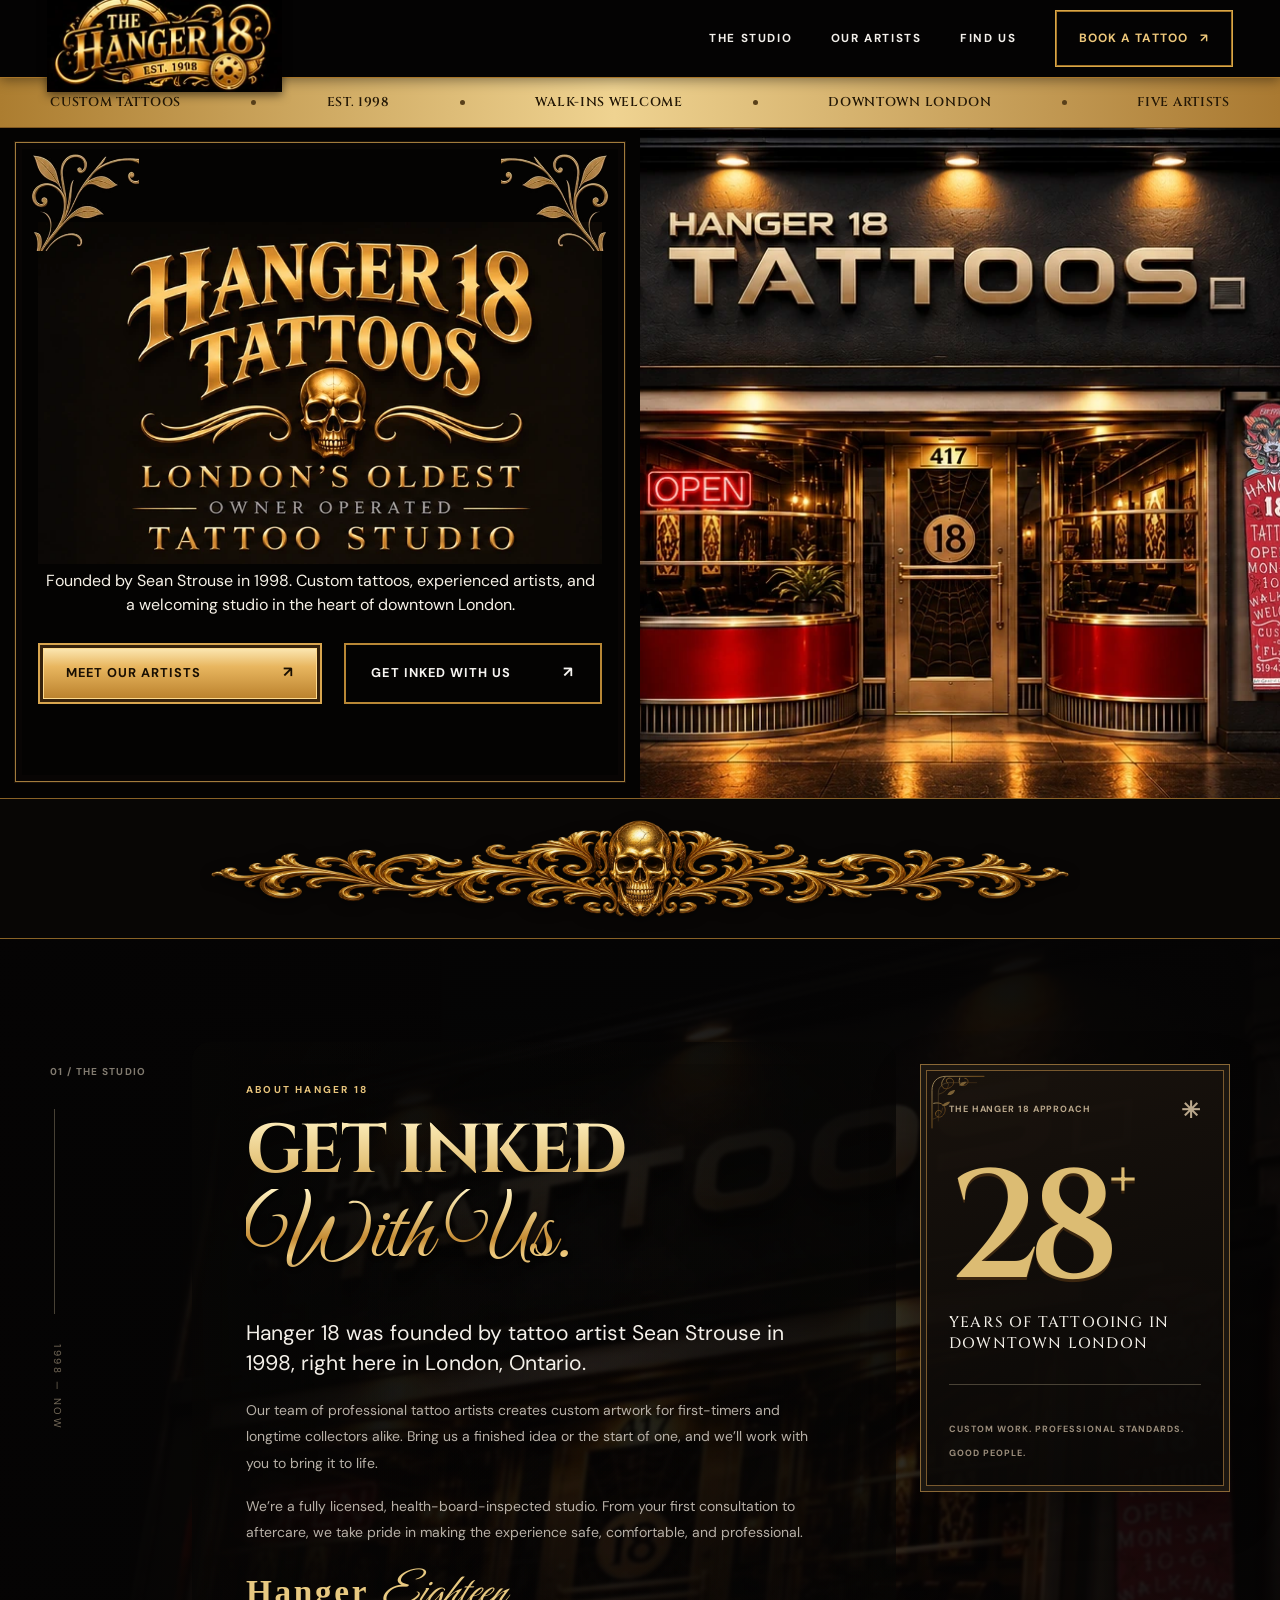
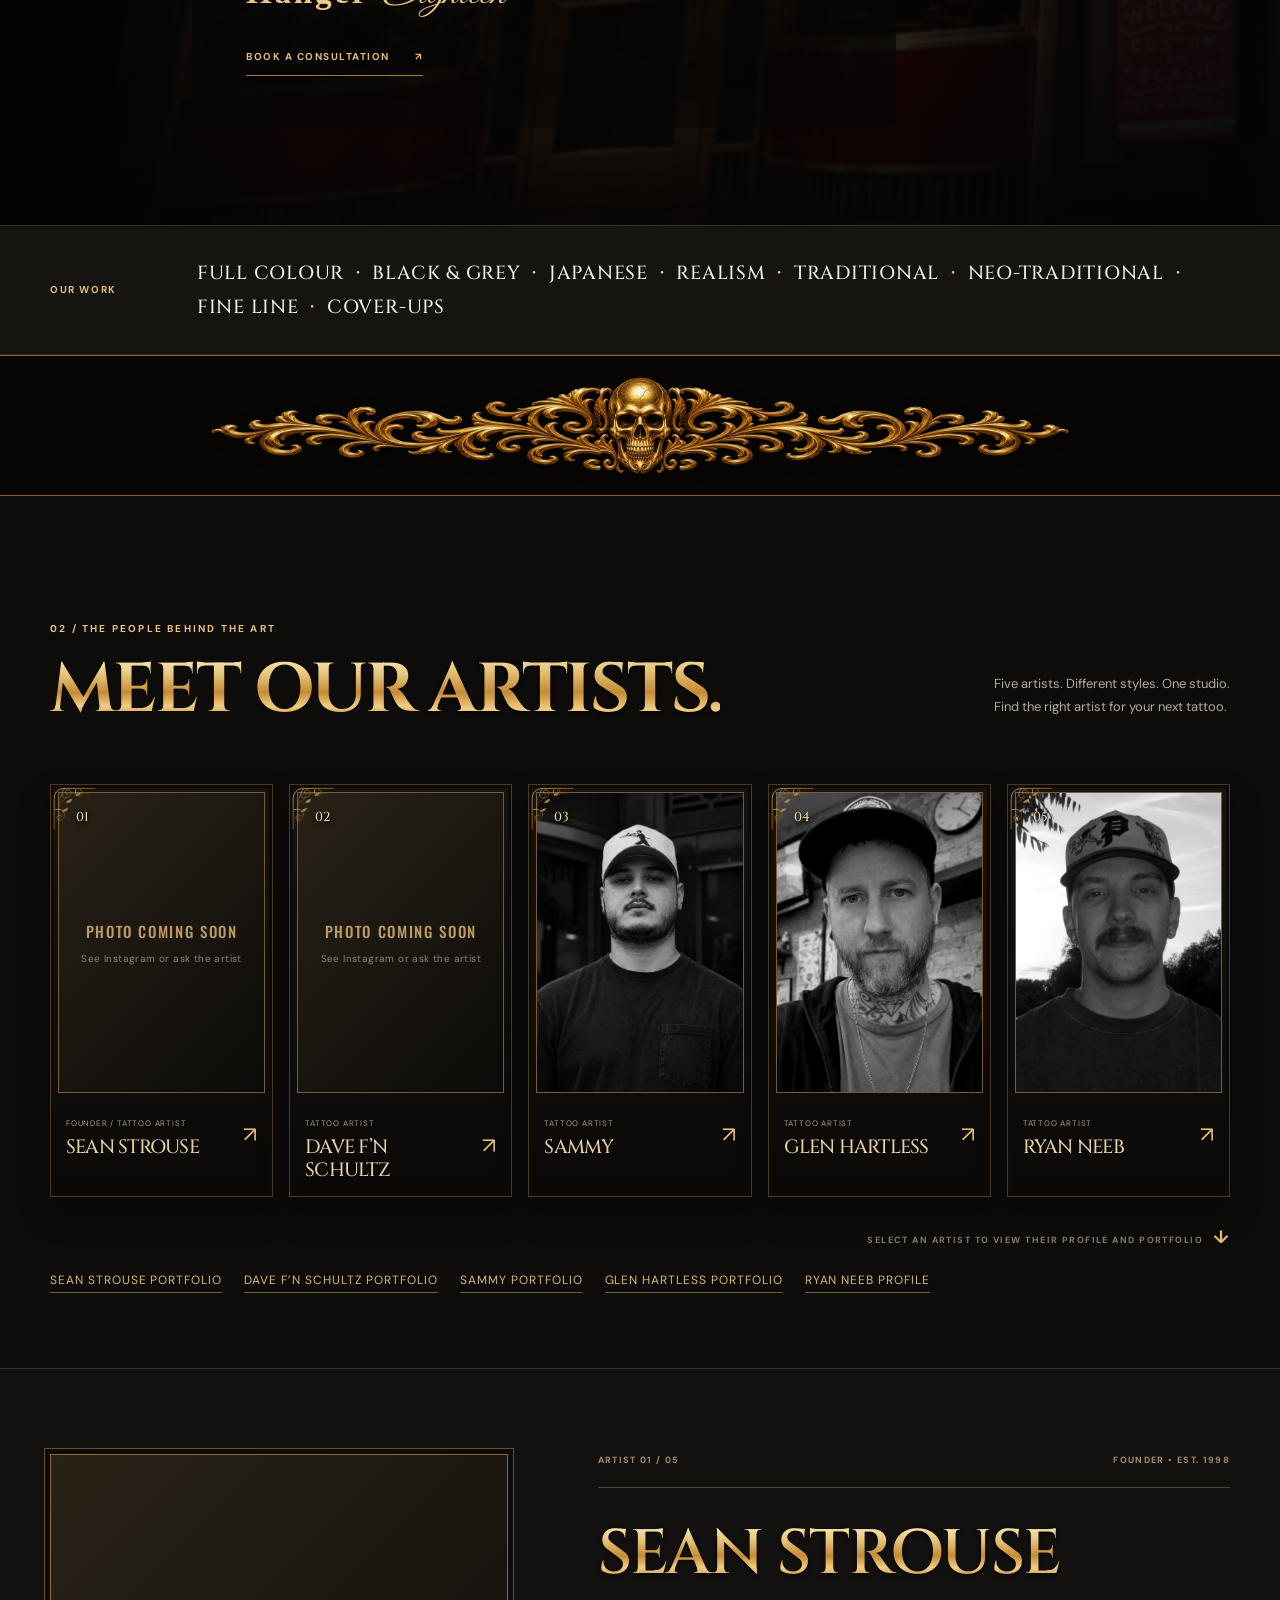
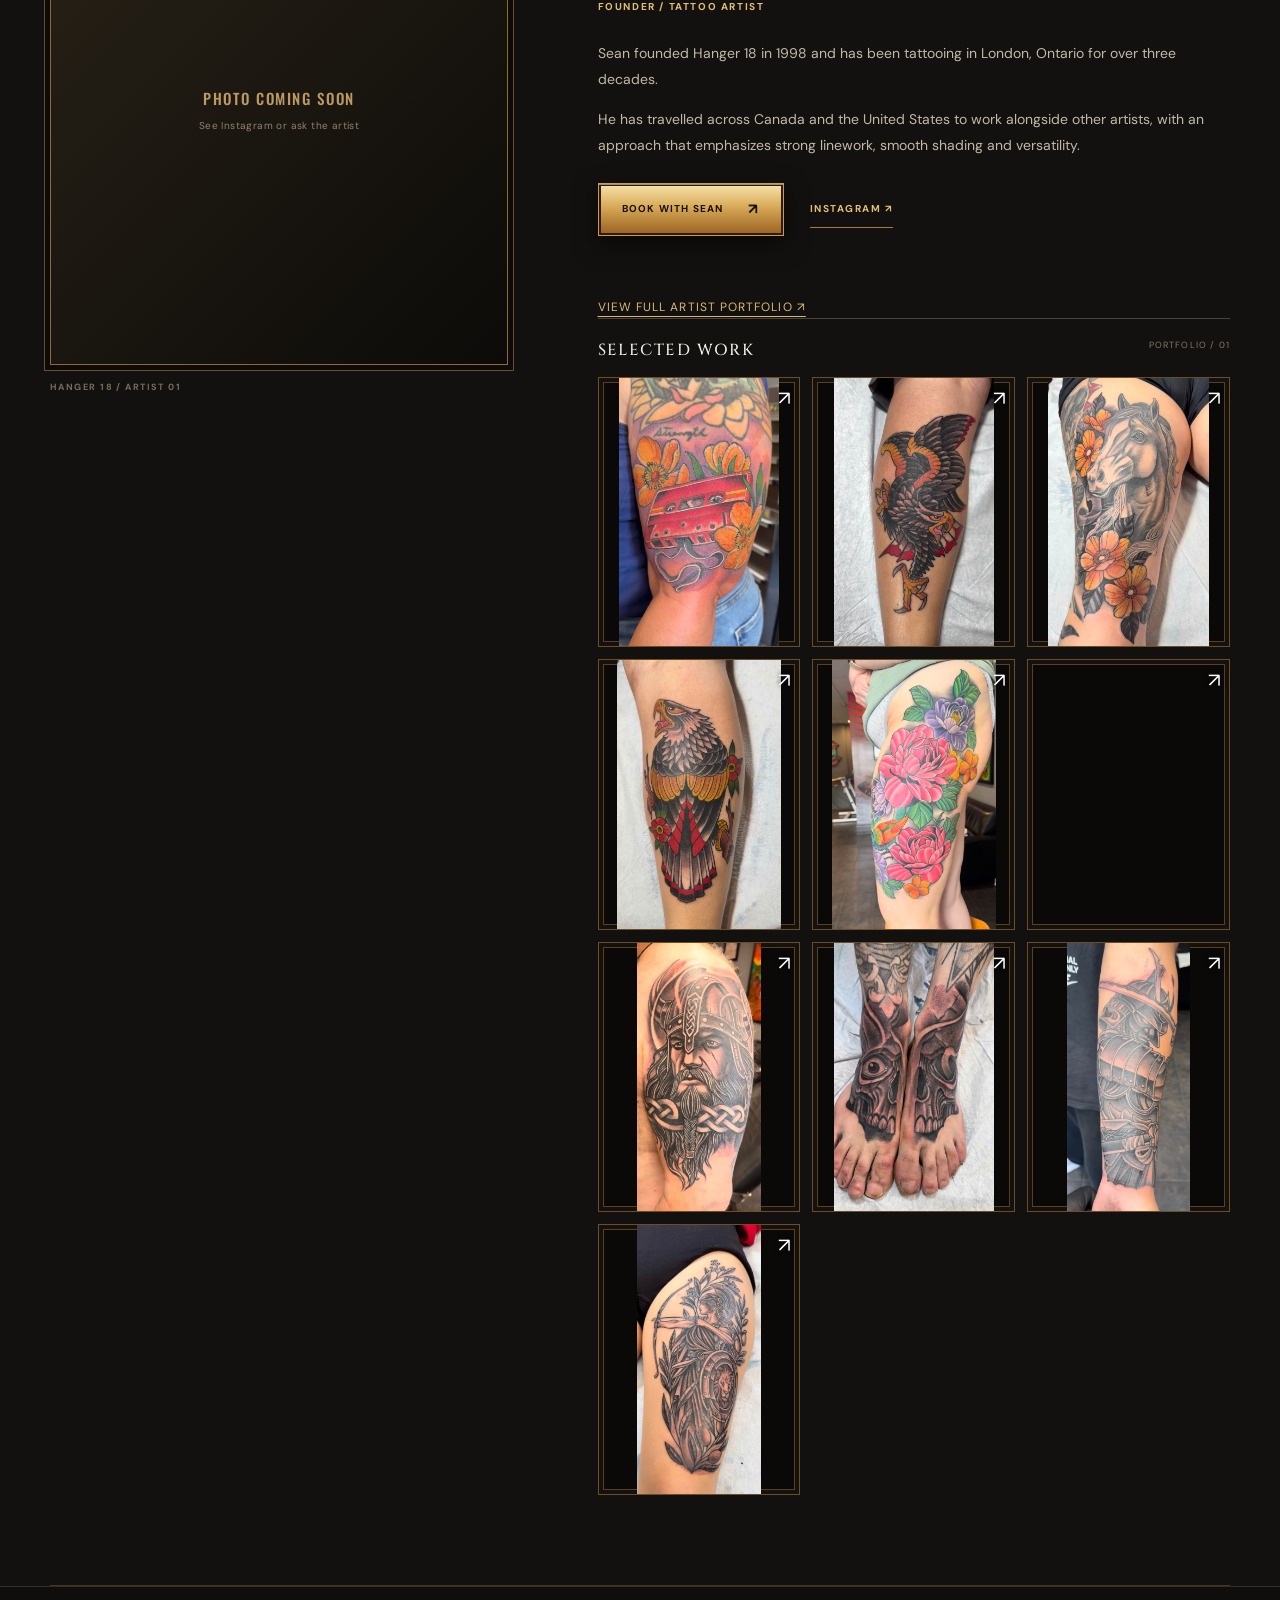
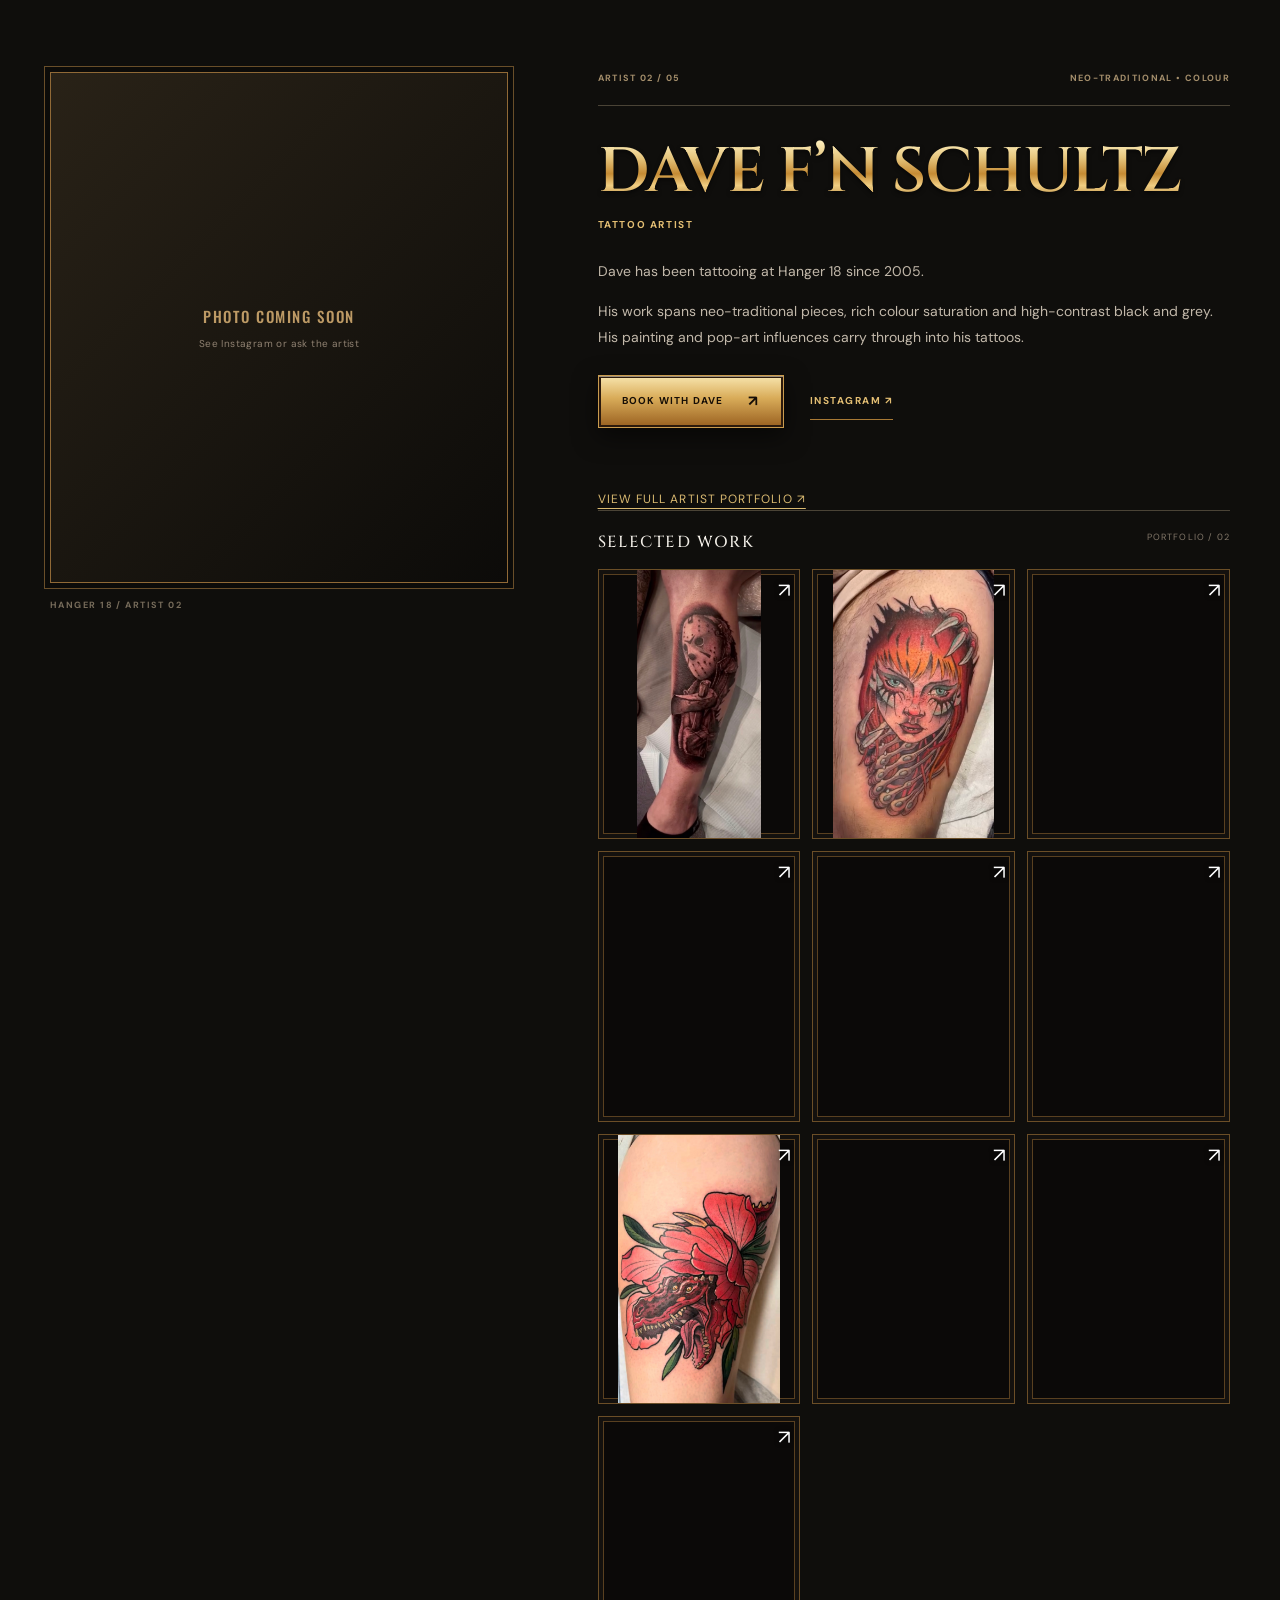
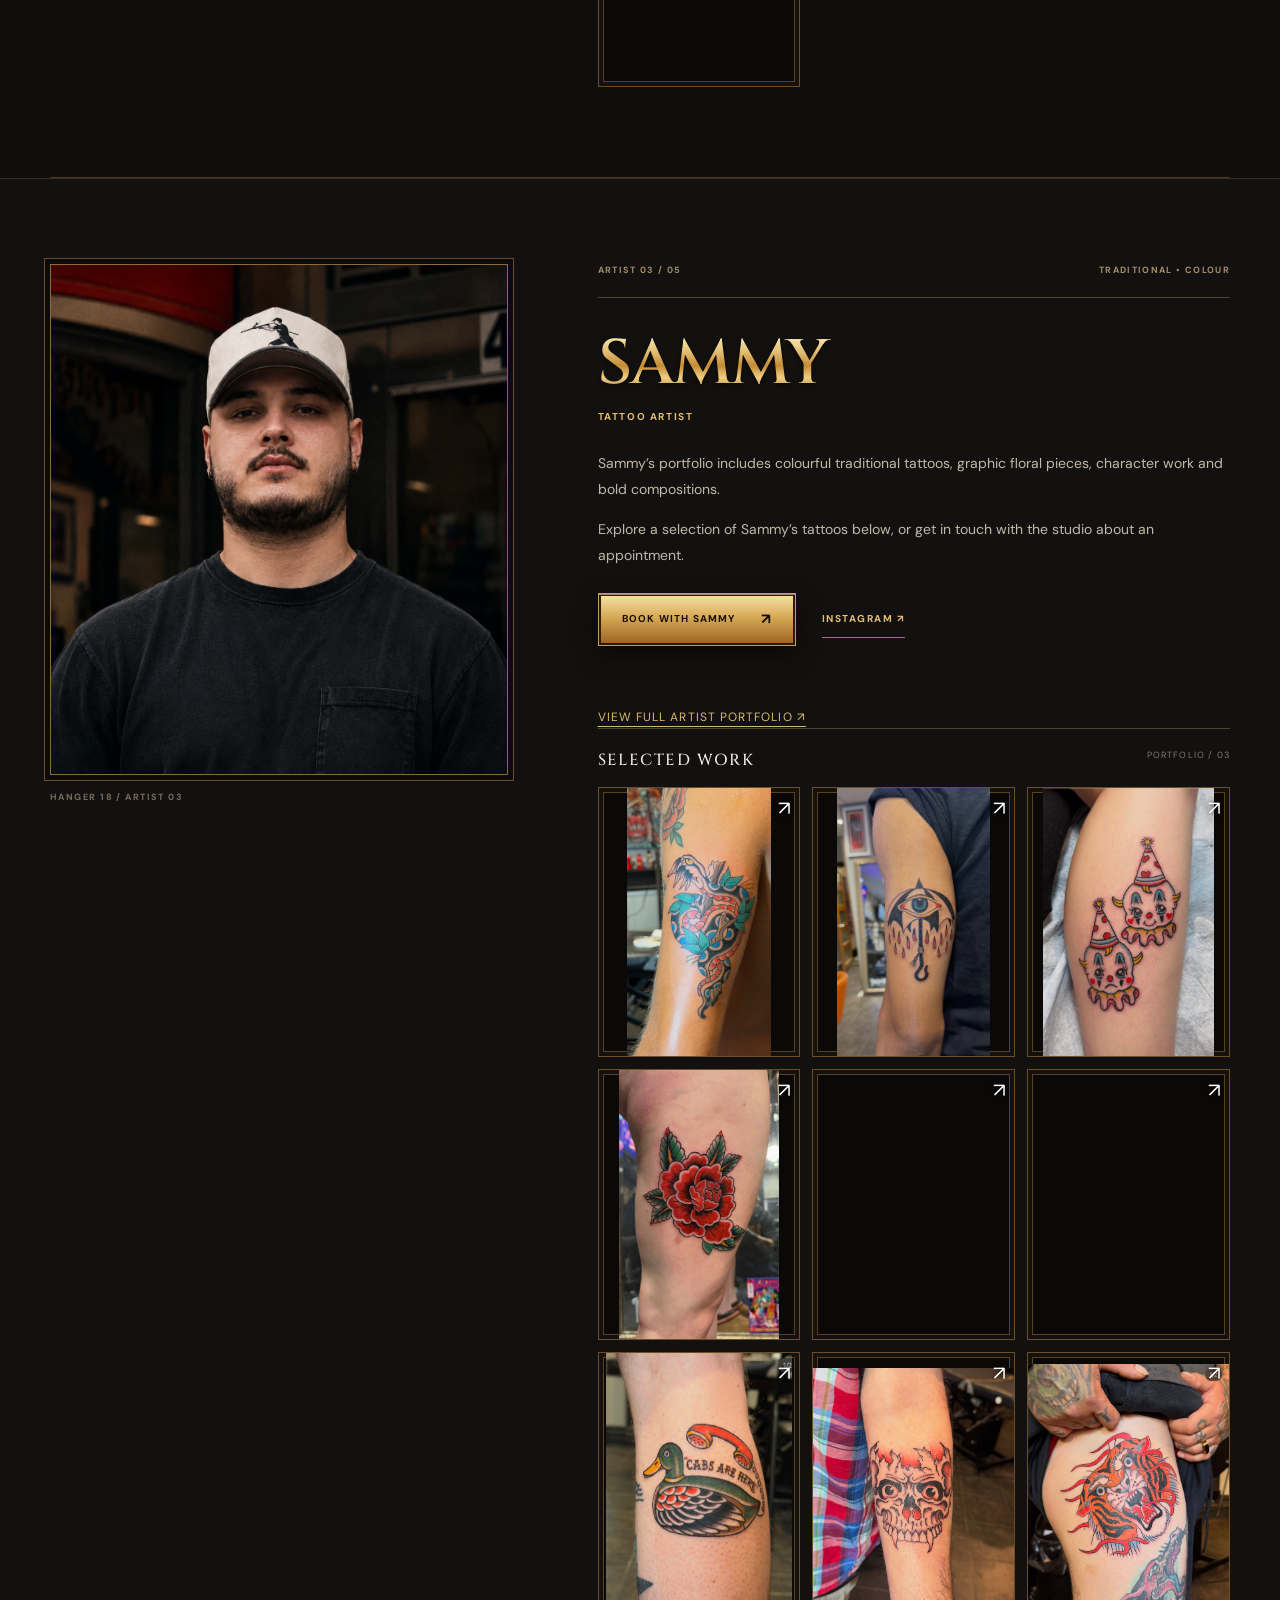
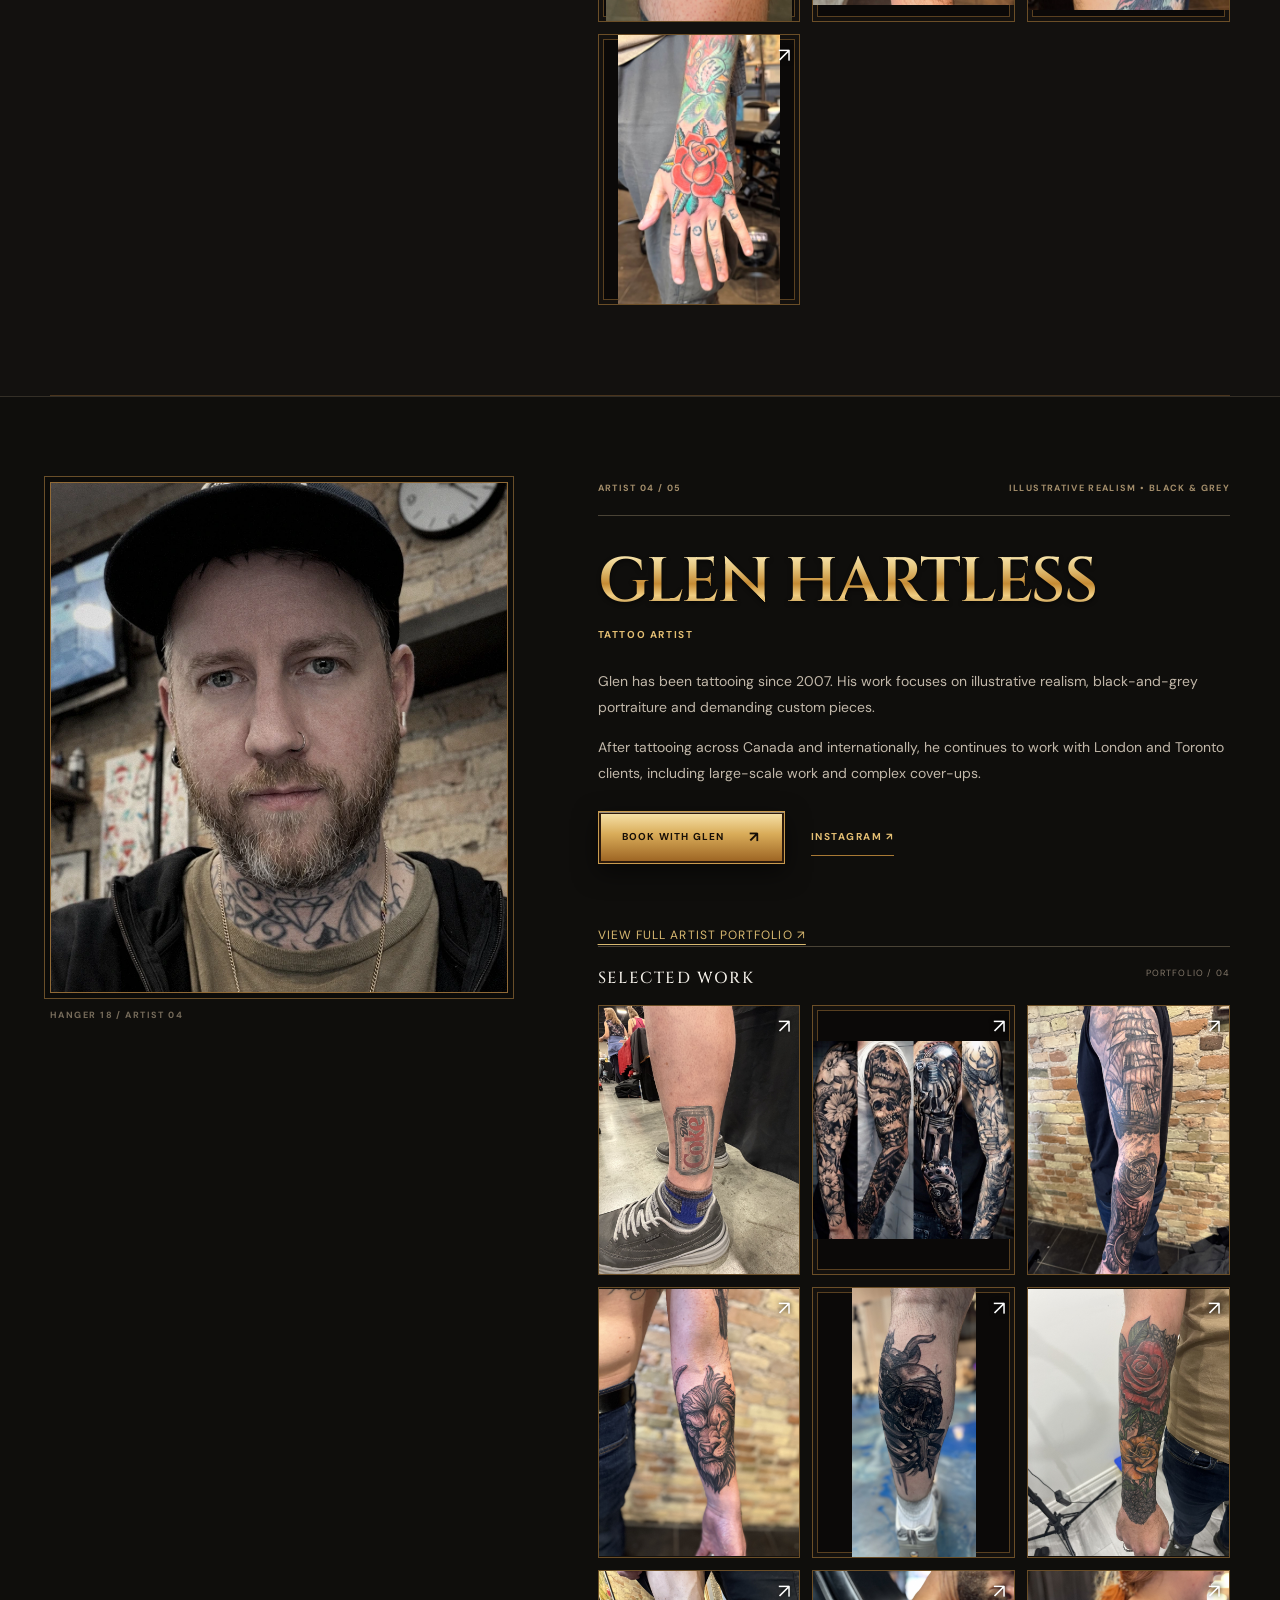
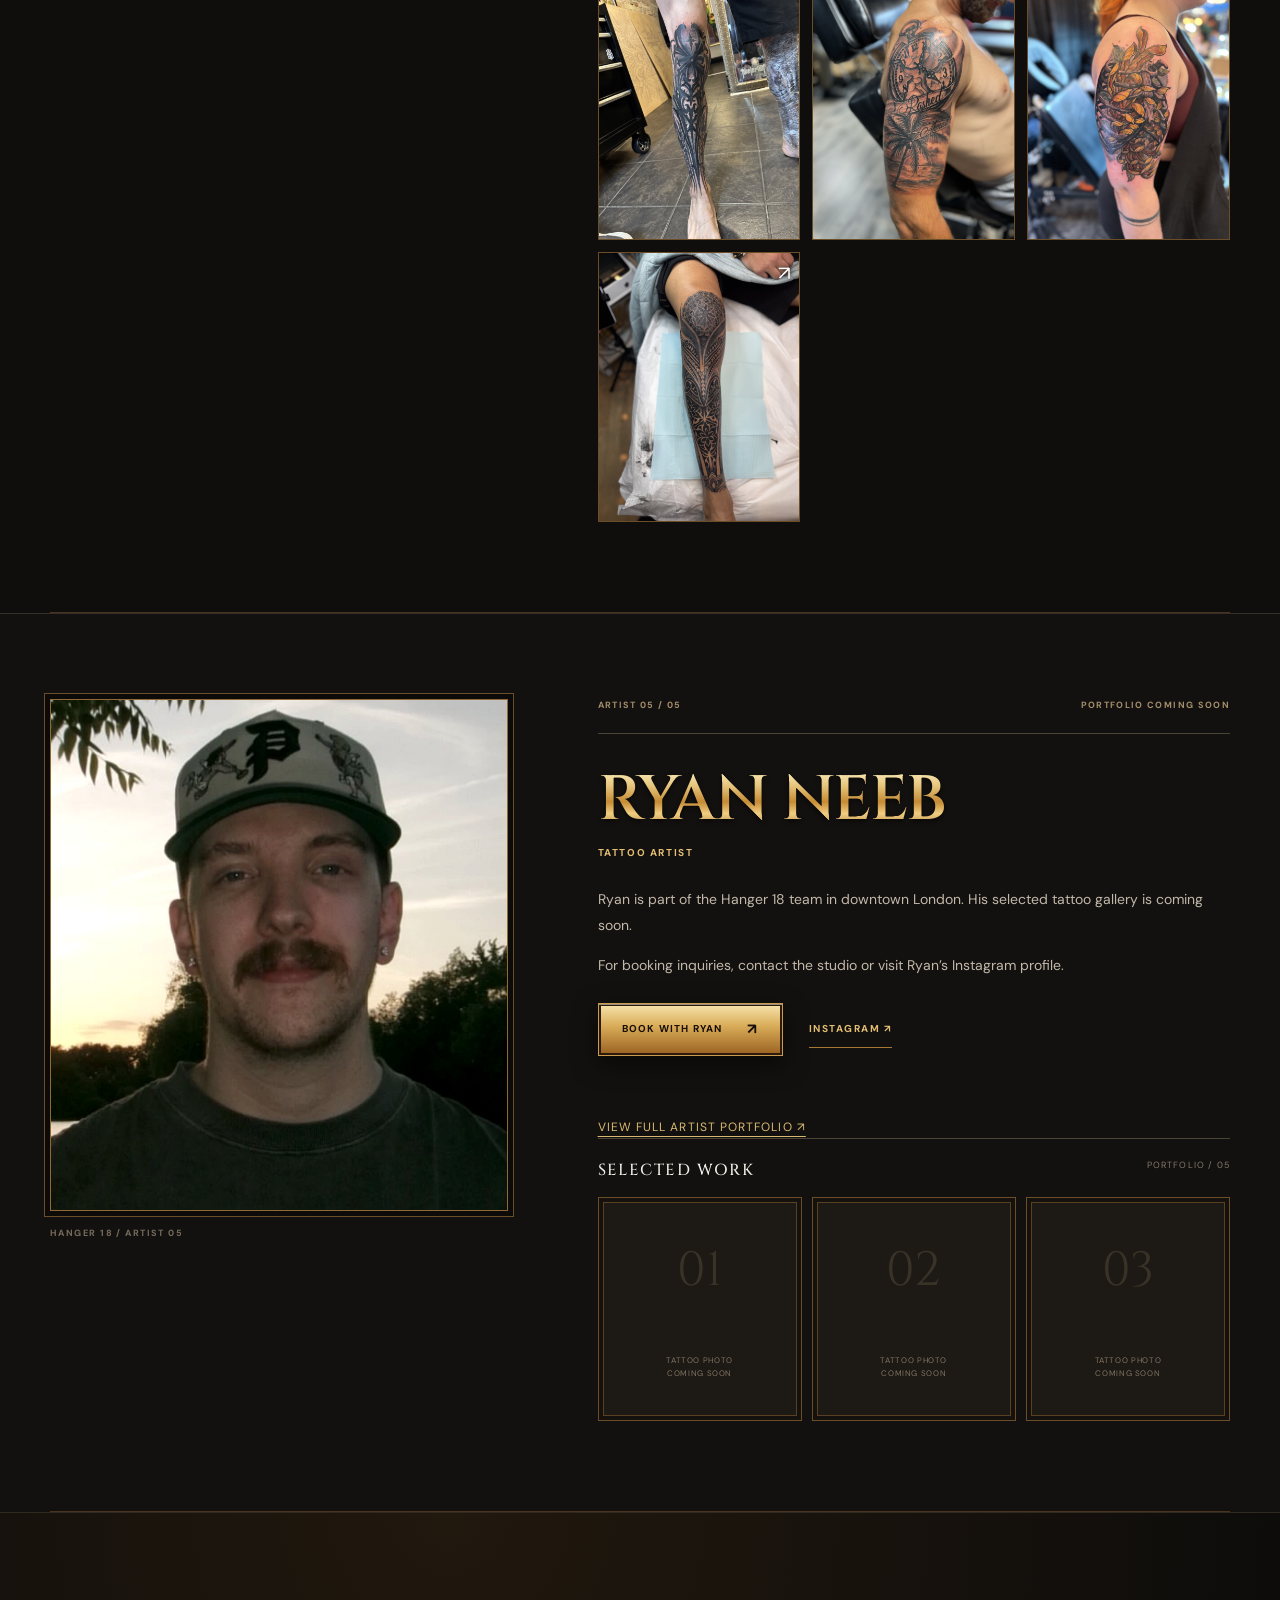
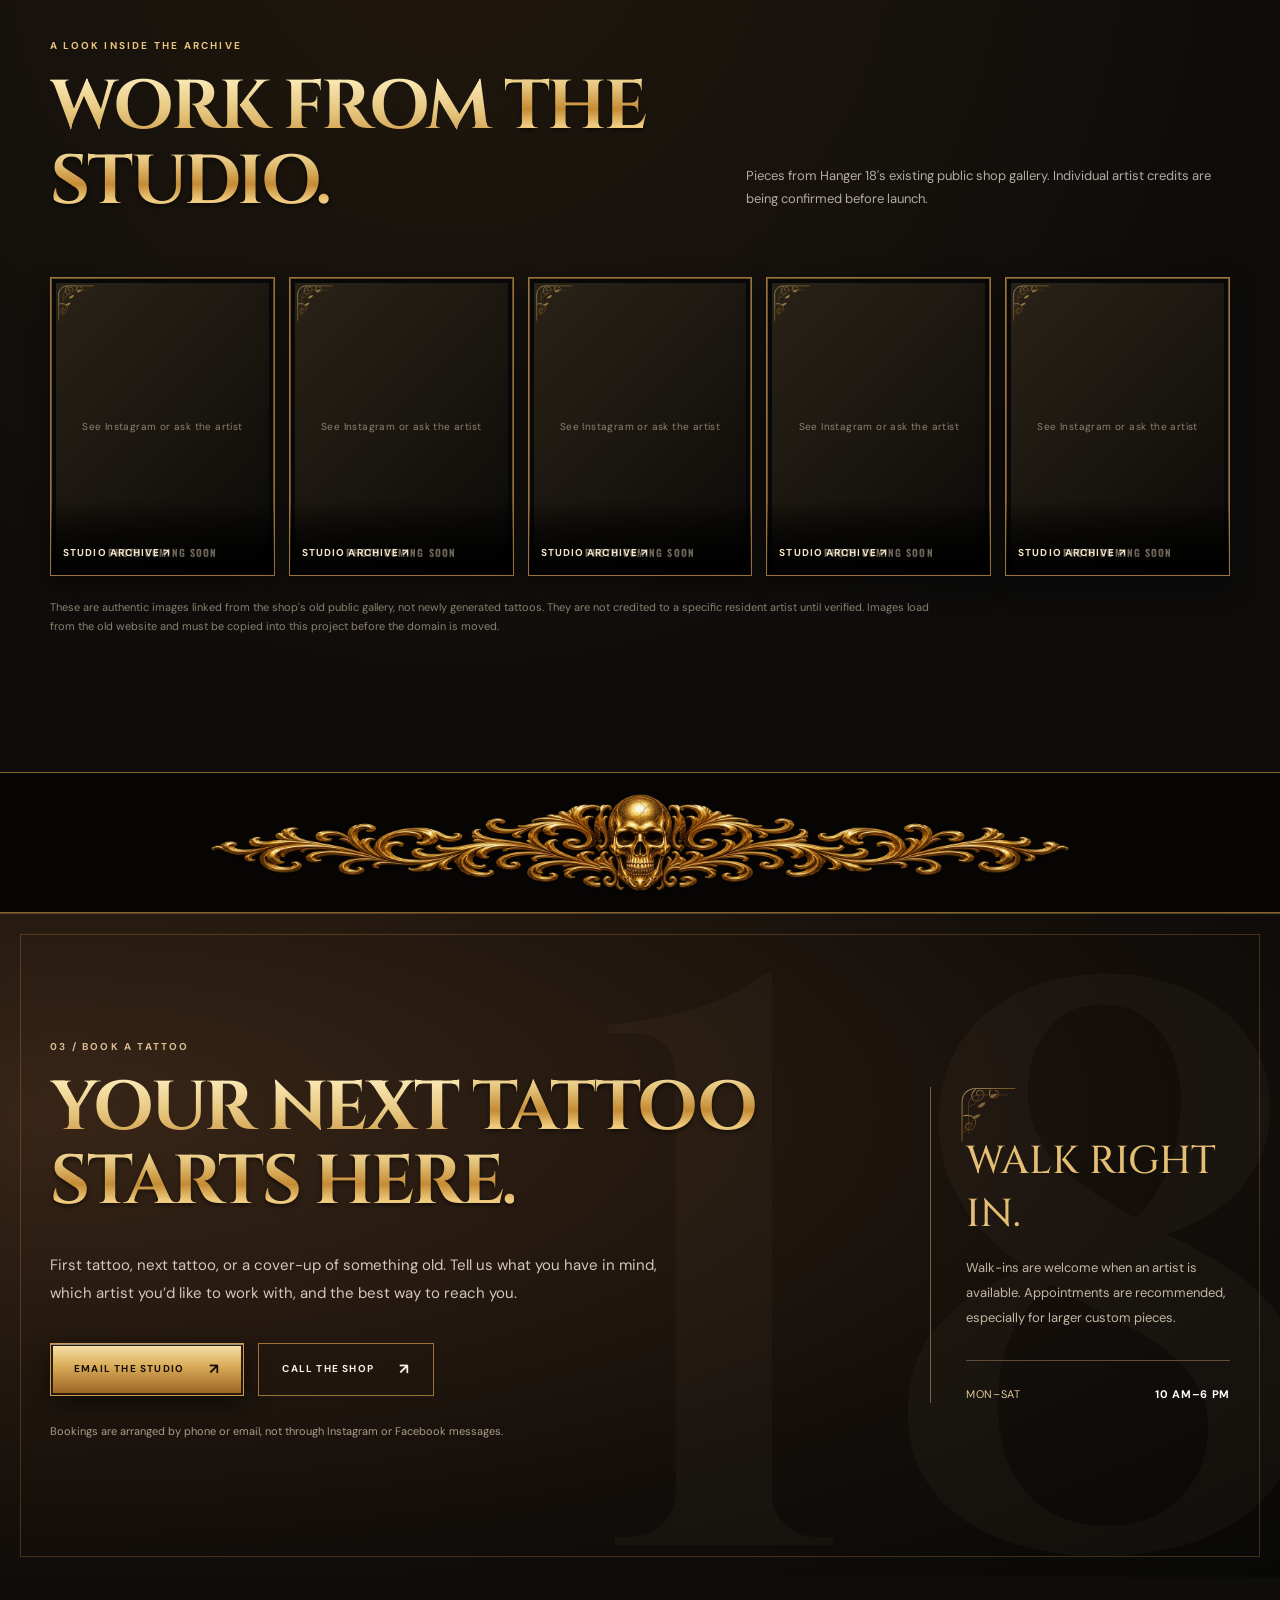
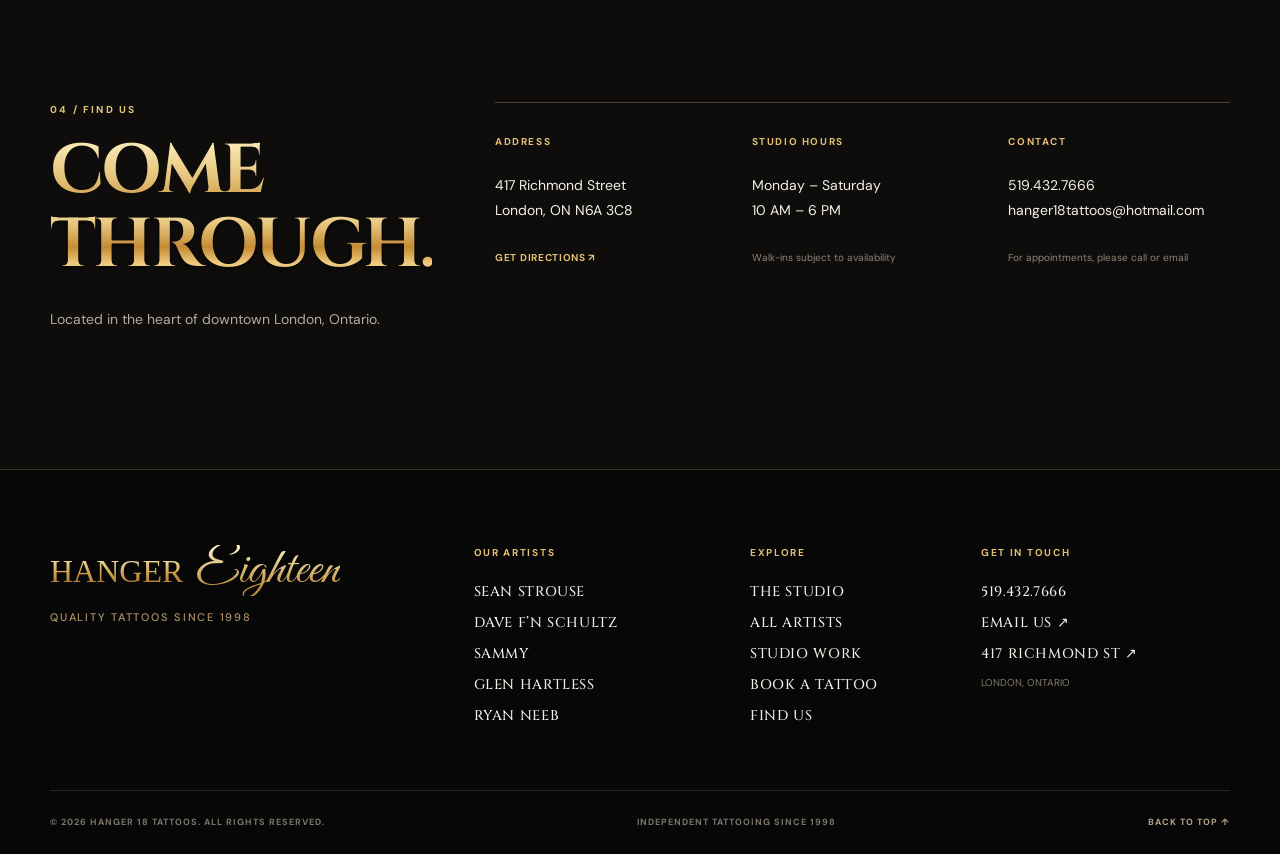
==== commit 78ab3af4: "Add files via upload" ====
--- a/index.html
+++ b/index.html
@@ -4,7 +4,7 @@
   <meta charset="utf-8">
   <meta name="viewport" content="width=device-width, initial-scale=1">
   <meta name="theme-color" content="#0b0a09">
-  <meta name="site-build" content="hanger18-v19-layout-corrections">
+  <meta name="site-build" content="hanger18-v20-black-grey-artist-directory">
   <meta name="description" content="Hanger 18 Tattoos is a custom tattoo shop at 417 Richmond Street in downtown London, Ontario. Established in 1998. Explore our five tattoo artists and book by phone or email.">
   <meta property="og:title" content="Hanger 18 Tattoos | Est. 1998 | London, Ontario">
   <meta property="og:description" content="London's oldest owner-operated tattoo studio. Meet our artists and get inked with us.">
@@ -32,6 +32,7 @@
   <link rel="stylesheet" href="v15-finishing.css?v=15">
   <link rel="stylesheet" href="v17-artist-seo.css?v=17">
   <link rel="stylesheet" href="v18-refinements.css?v=18">
+  <link rel="stylesheet" href="v20-artist-cards.css?v=20">
   <script src="site-data.js?v=17" defer></script>
   <script src="app.js?v=17" defer></script>
   <script type="application/ld+json">
--- a/v20-artist-cards.css
+++ b/v20-artist-cards.css
@@ -0,0 +1,19 @@
+/* V20: all five directory portraits in black & grey.
+   Artist profiles and tattoo portfolios retain their original colour.
+   This stylesheet loads last to override the V17 Sammy/Ryan card override. */
+
+/* Keep the artist directory visually consistent, including on hover. */
+#artist-directory .artist-card .artist-card-photo > img,
+#artist-directory .artist-card:hover .artist-card-photo > img,
+#artist-directory .artist-card:focus-visible .artist-card-photo > img {
+  filter: grayscale(100%) contrast(1.04) !important;
+}
+
+/* These are separate original-colour portraits further down the page. */
+#artist-profiles .artist-profile .profile-photo > img {
+  filter: none;
+}
+#artist-profiles #sammy .profile-photo > img,
+#artist-profiles #ryan-neeb .profile-photo > img {
+  filter: saturate(.82) contrast(1.05);
+}
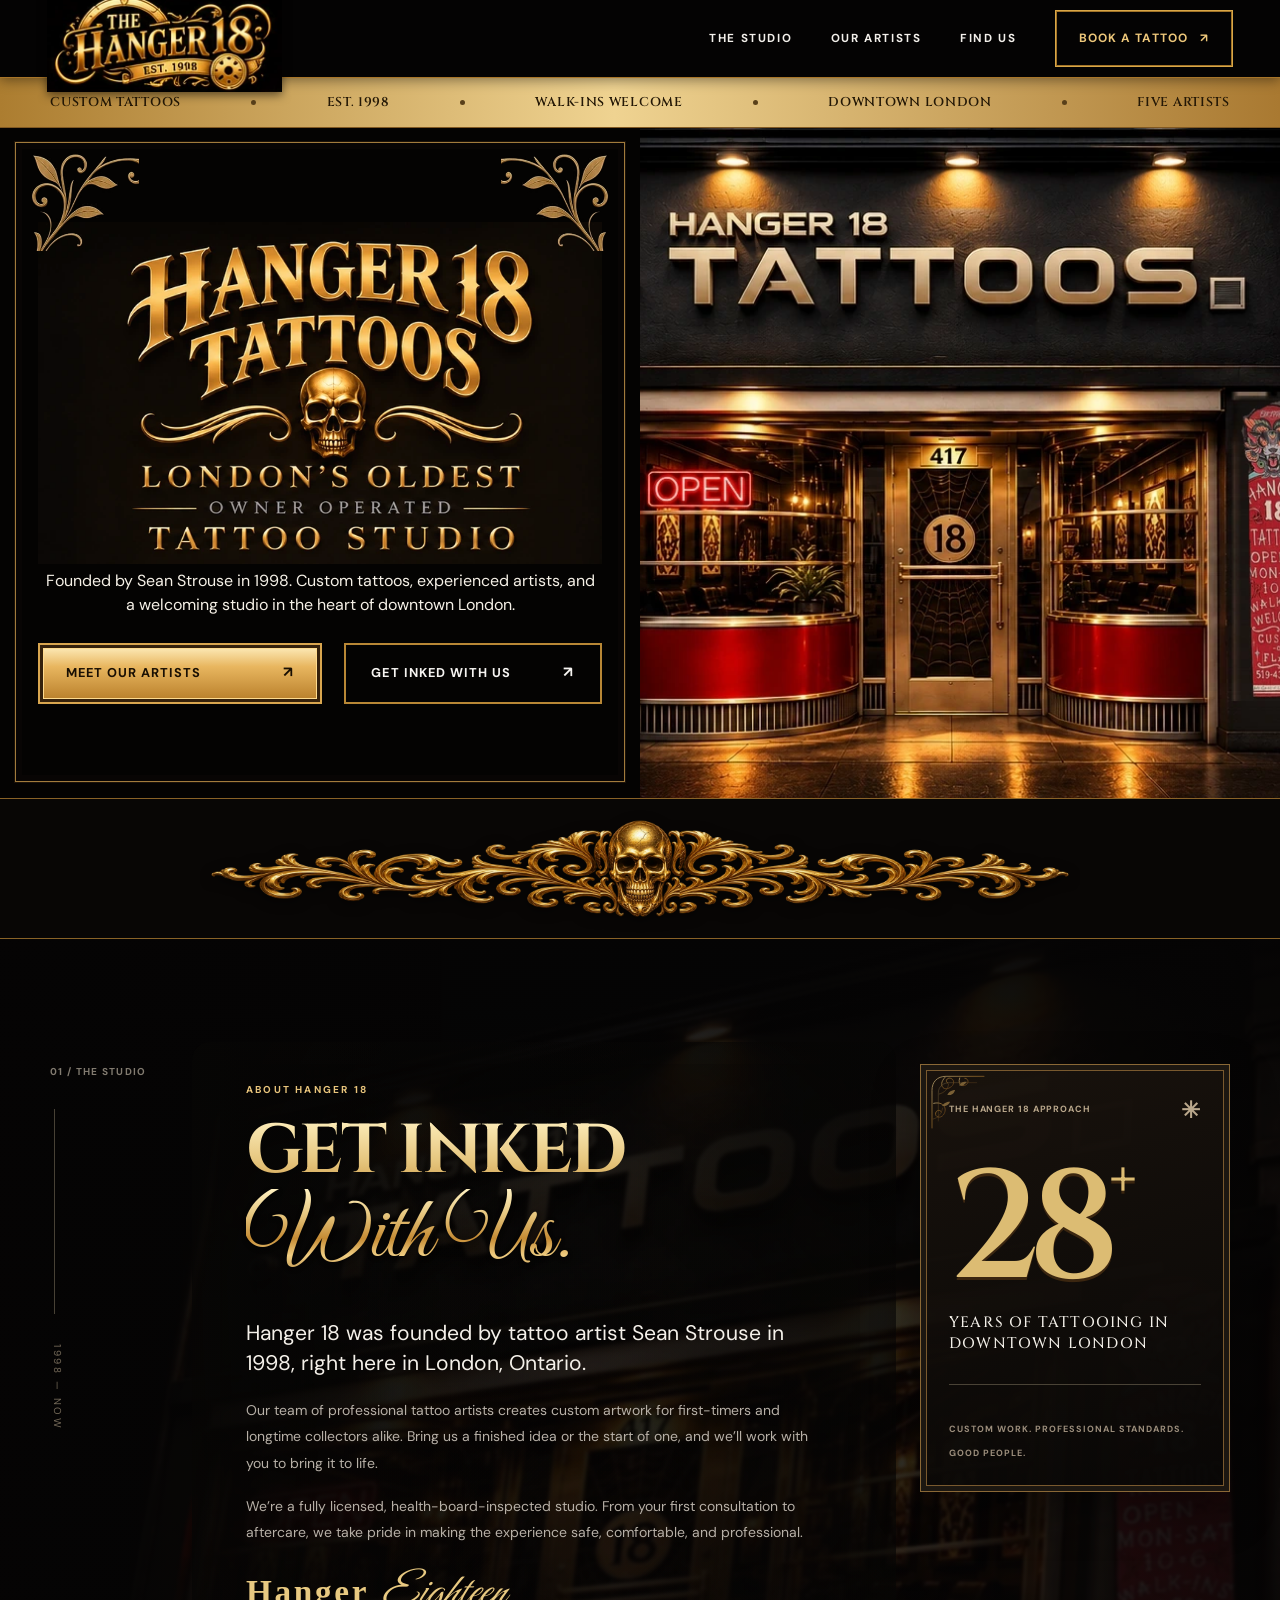
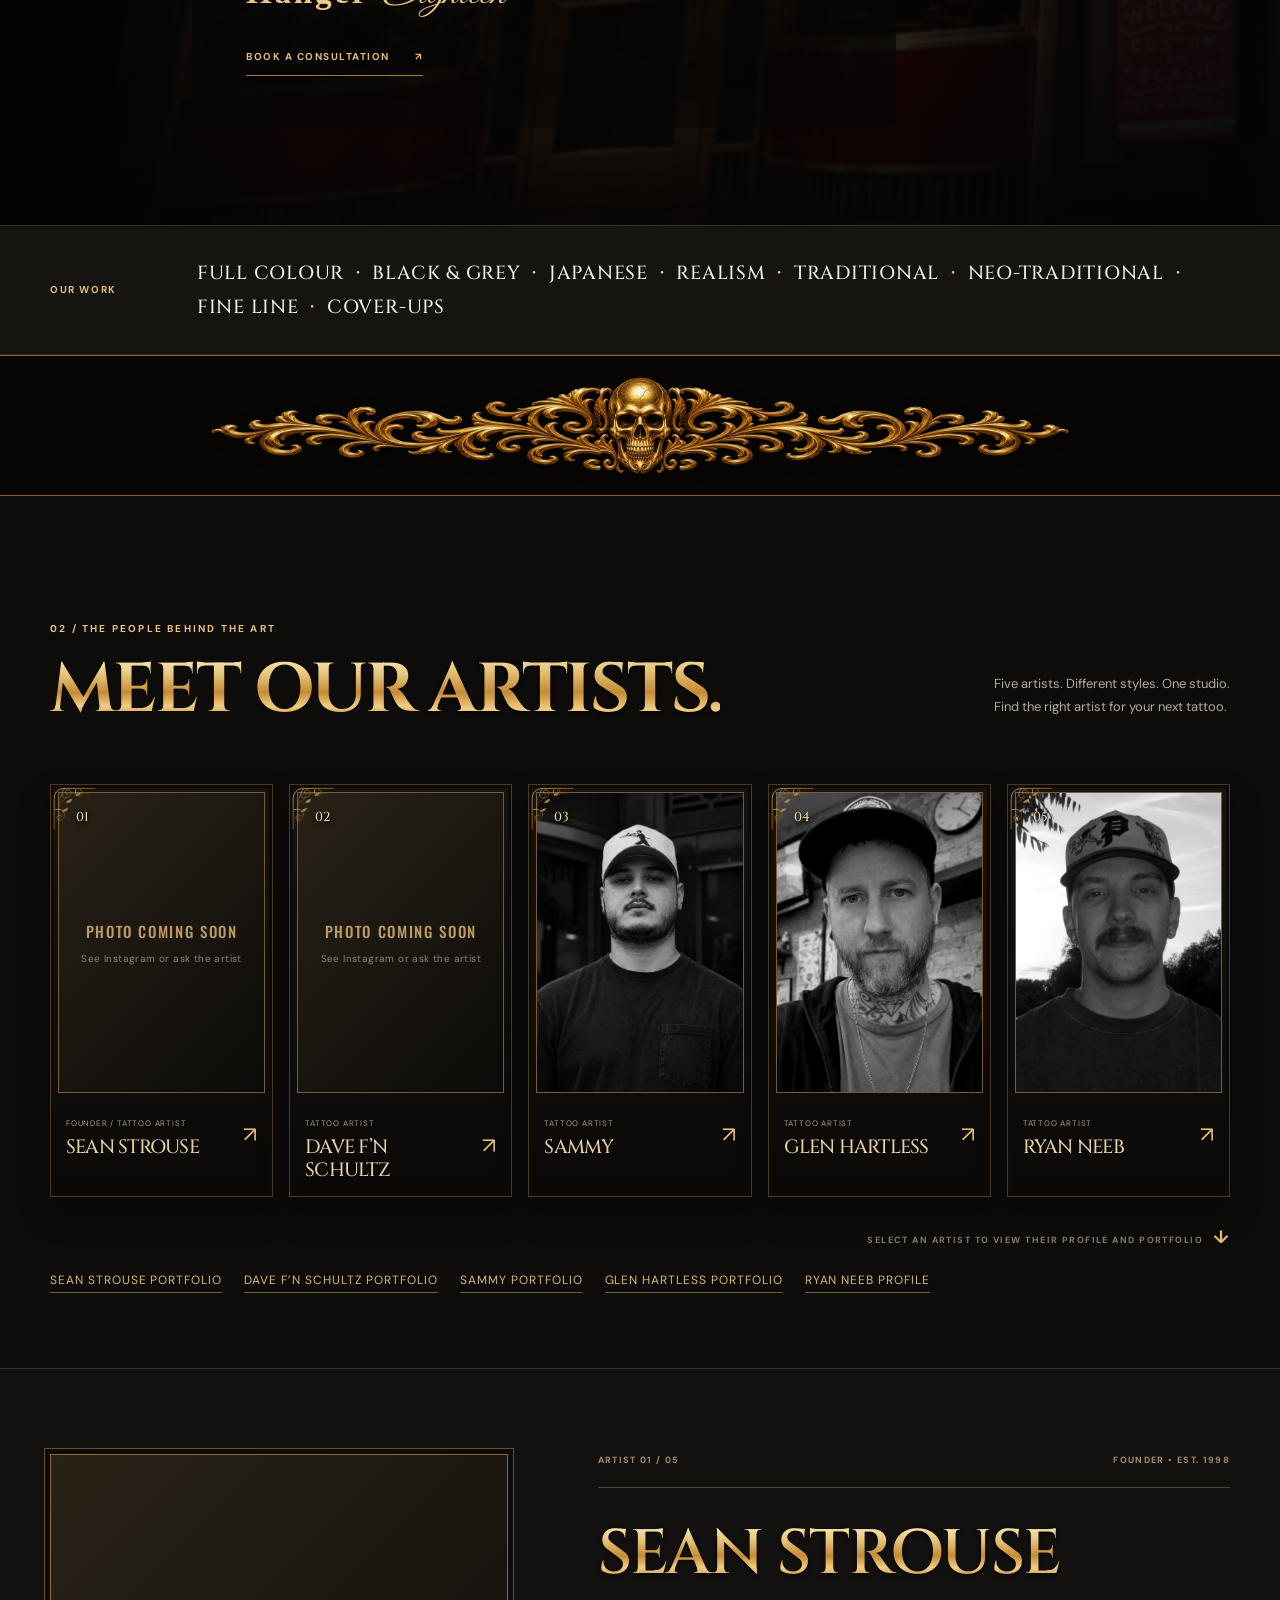
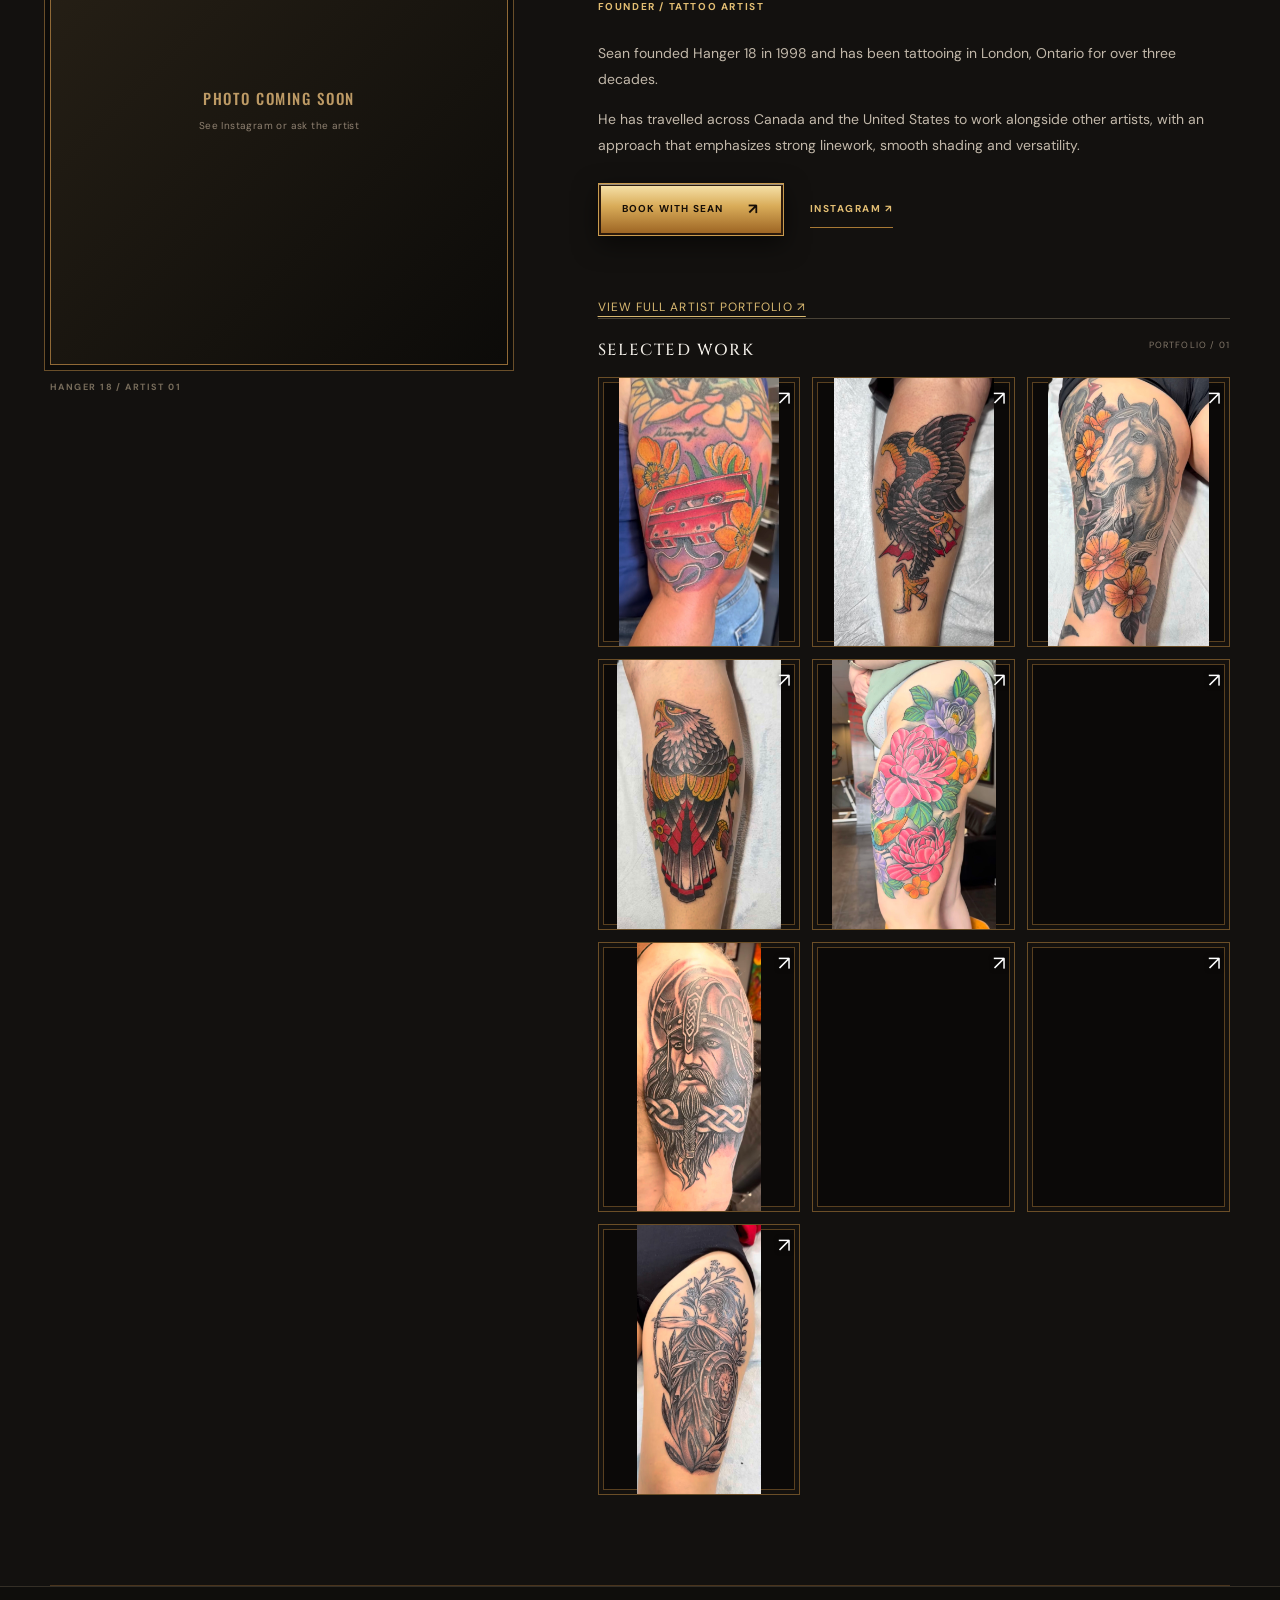
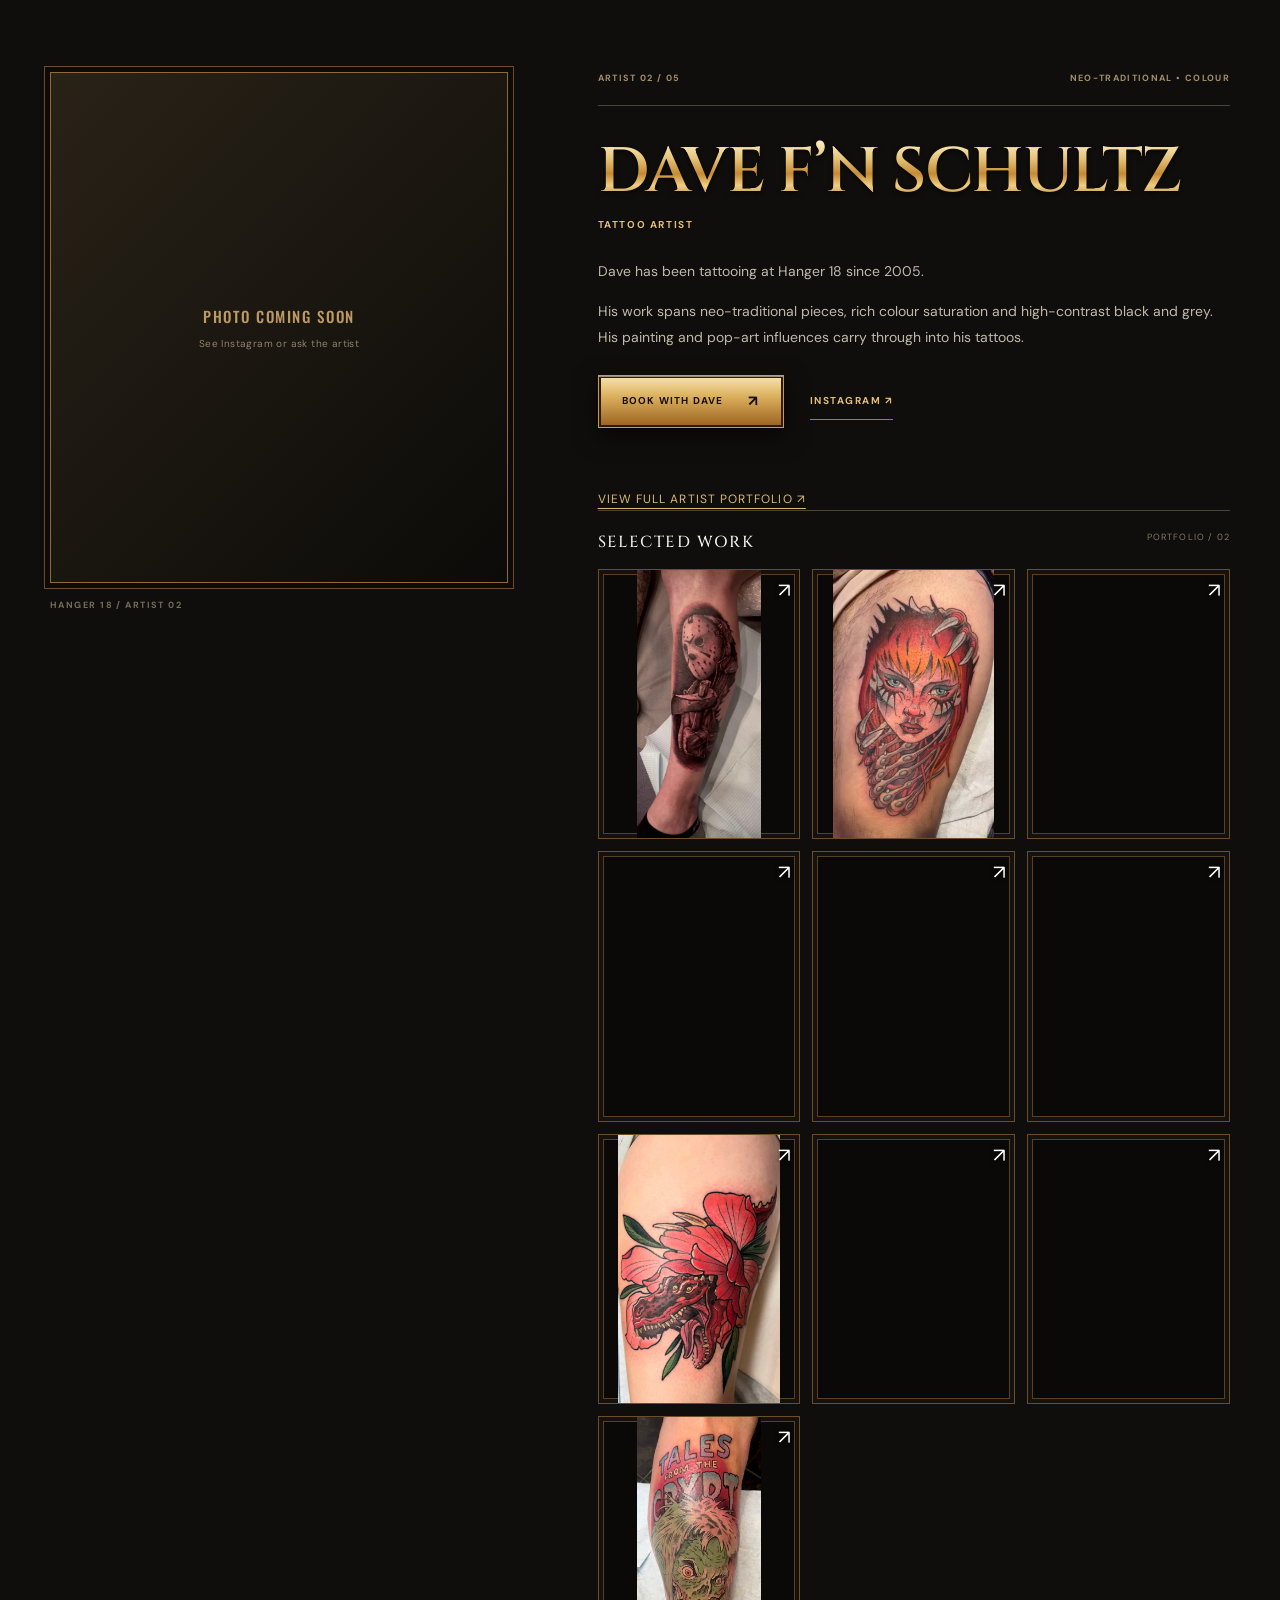
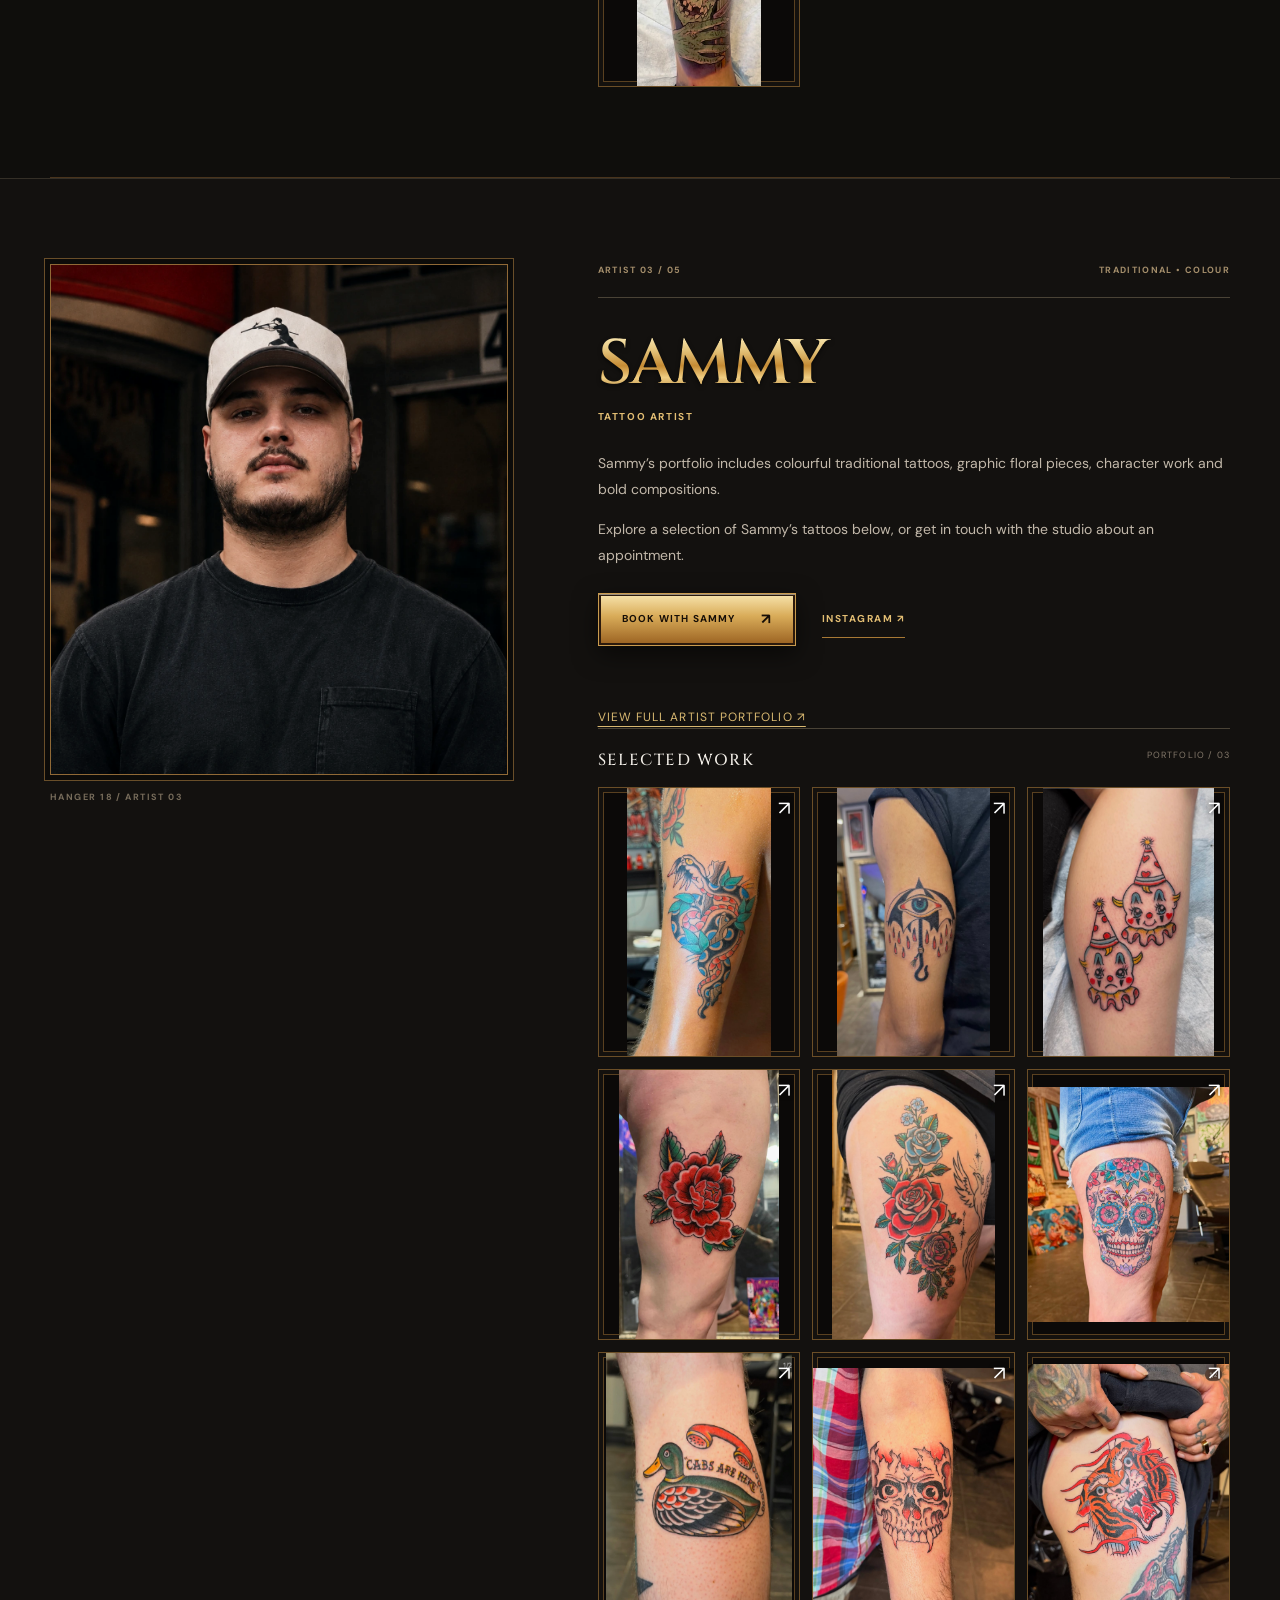
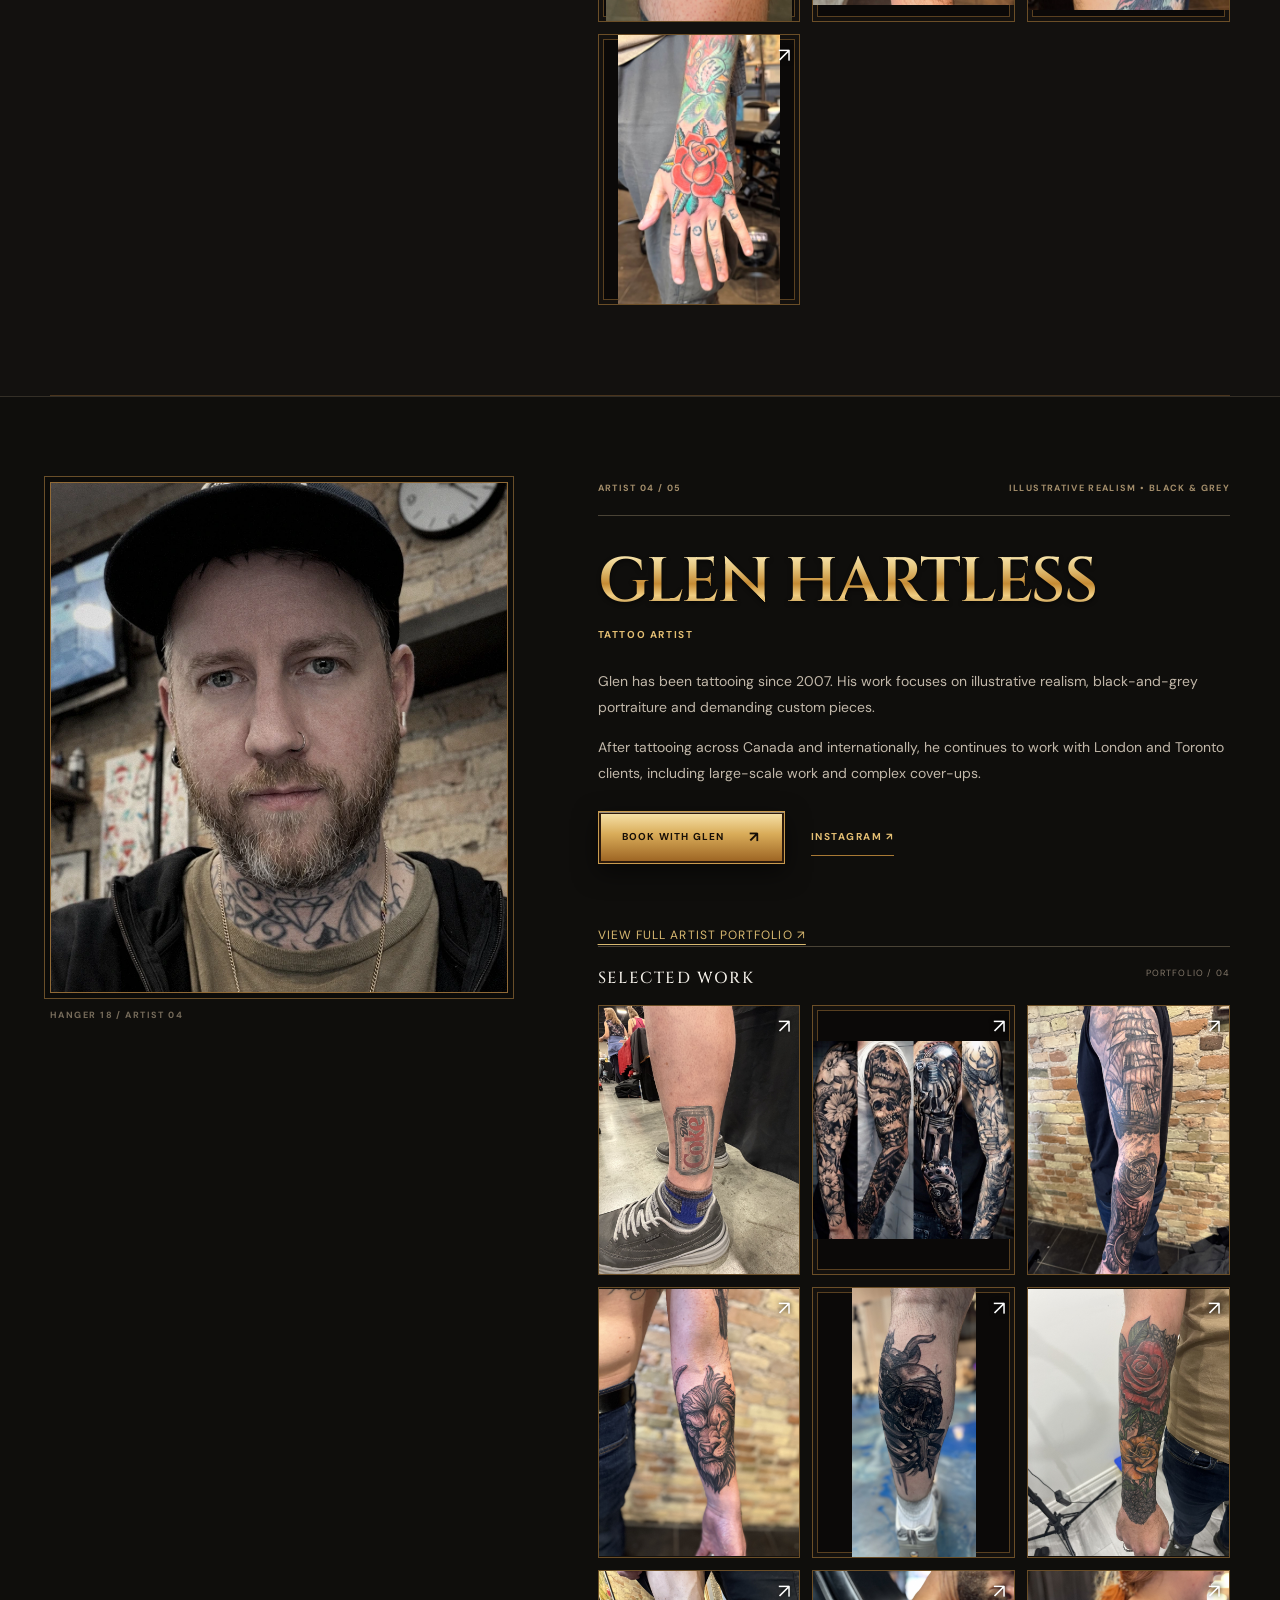
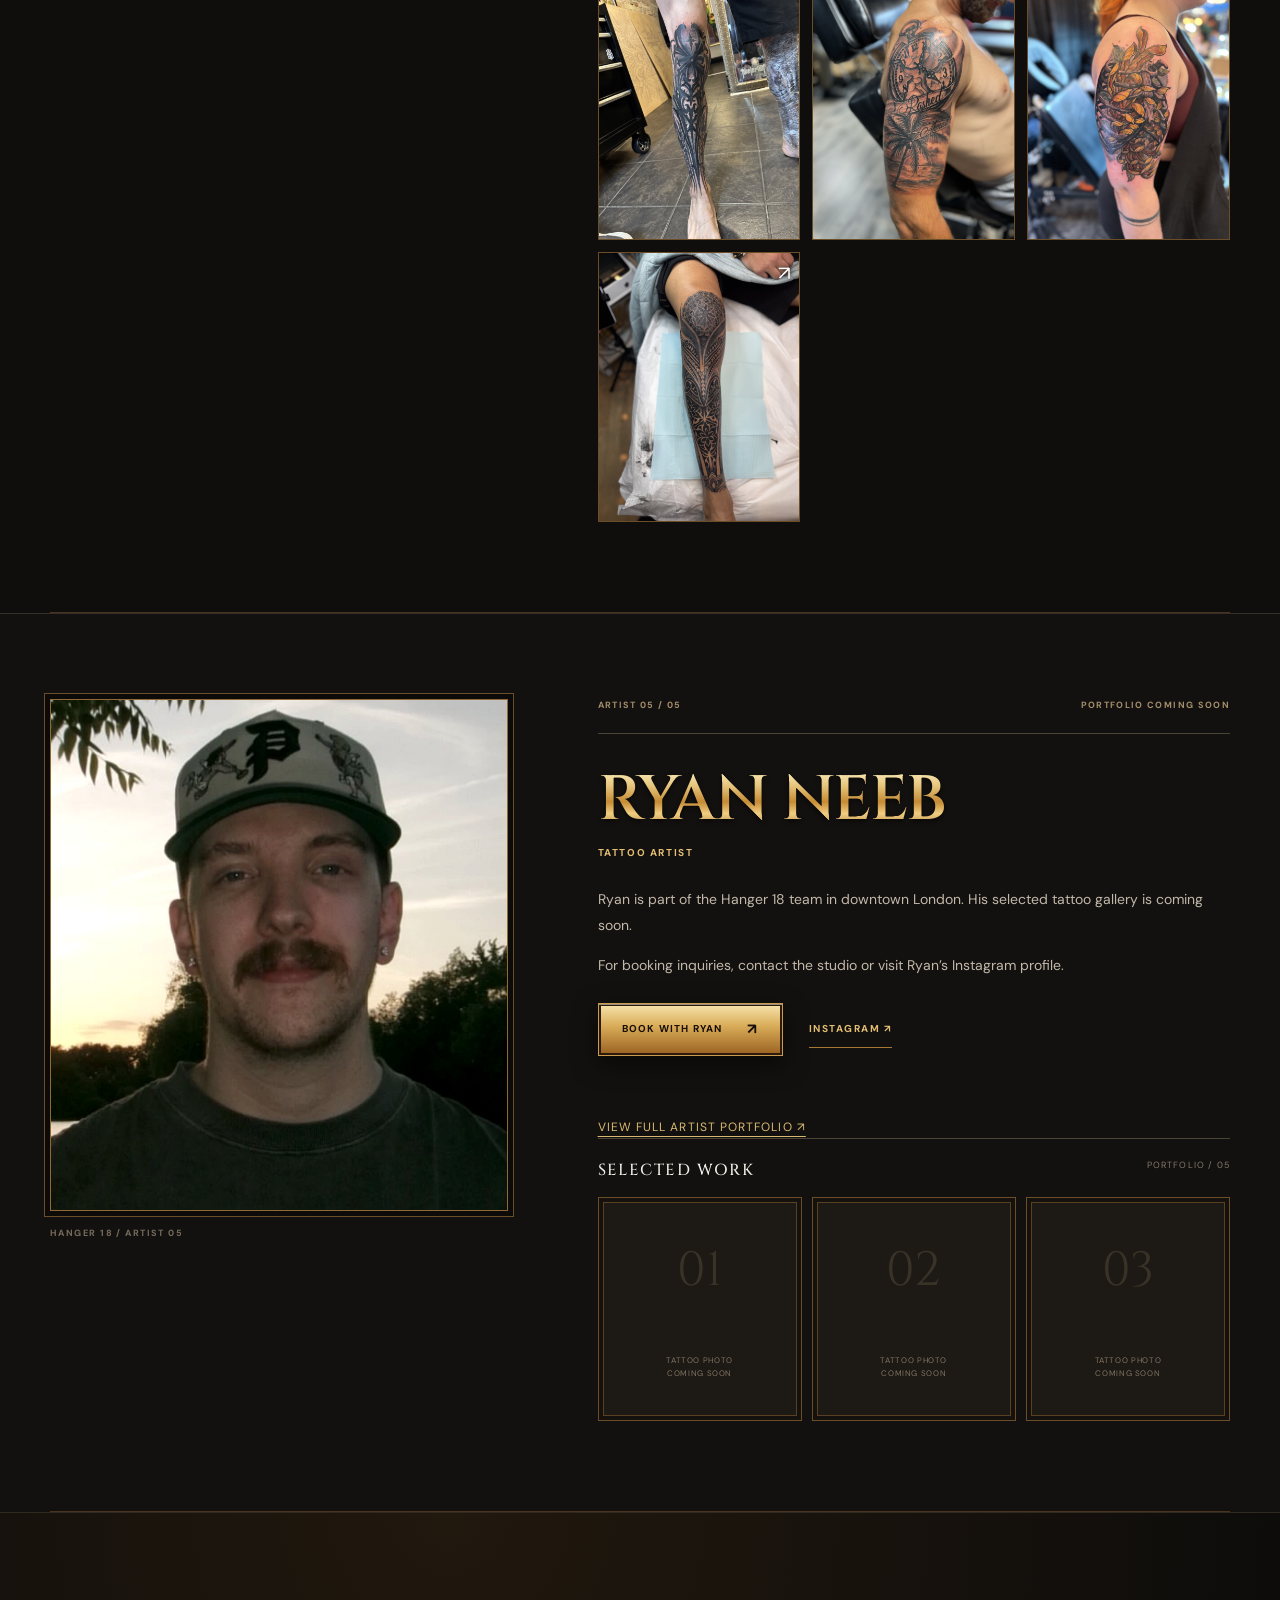
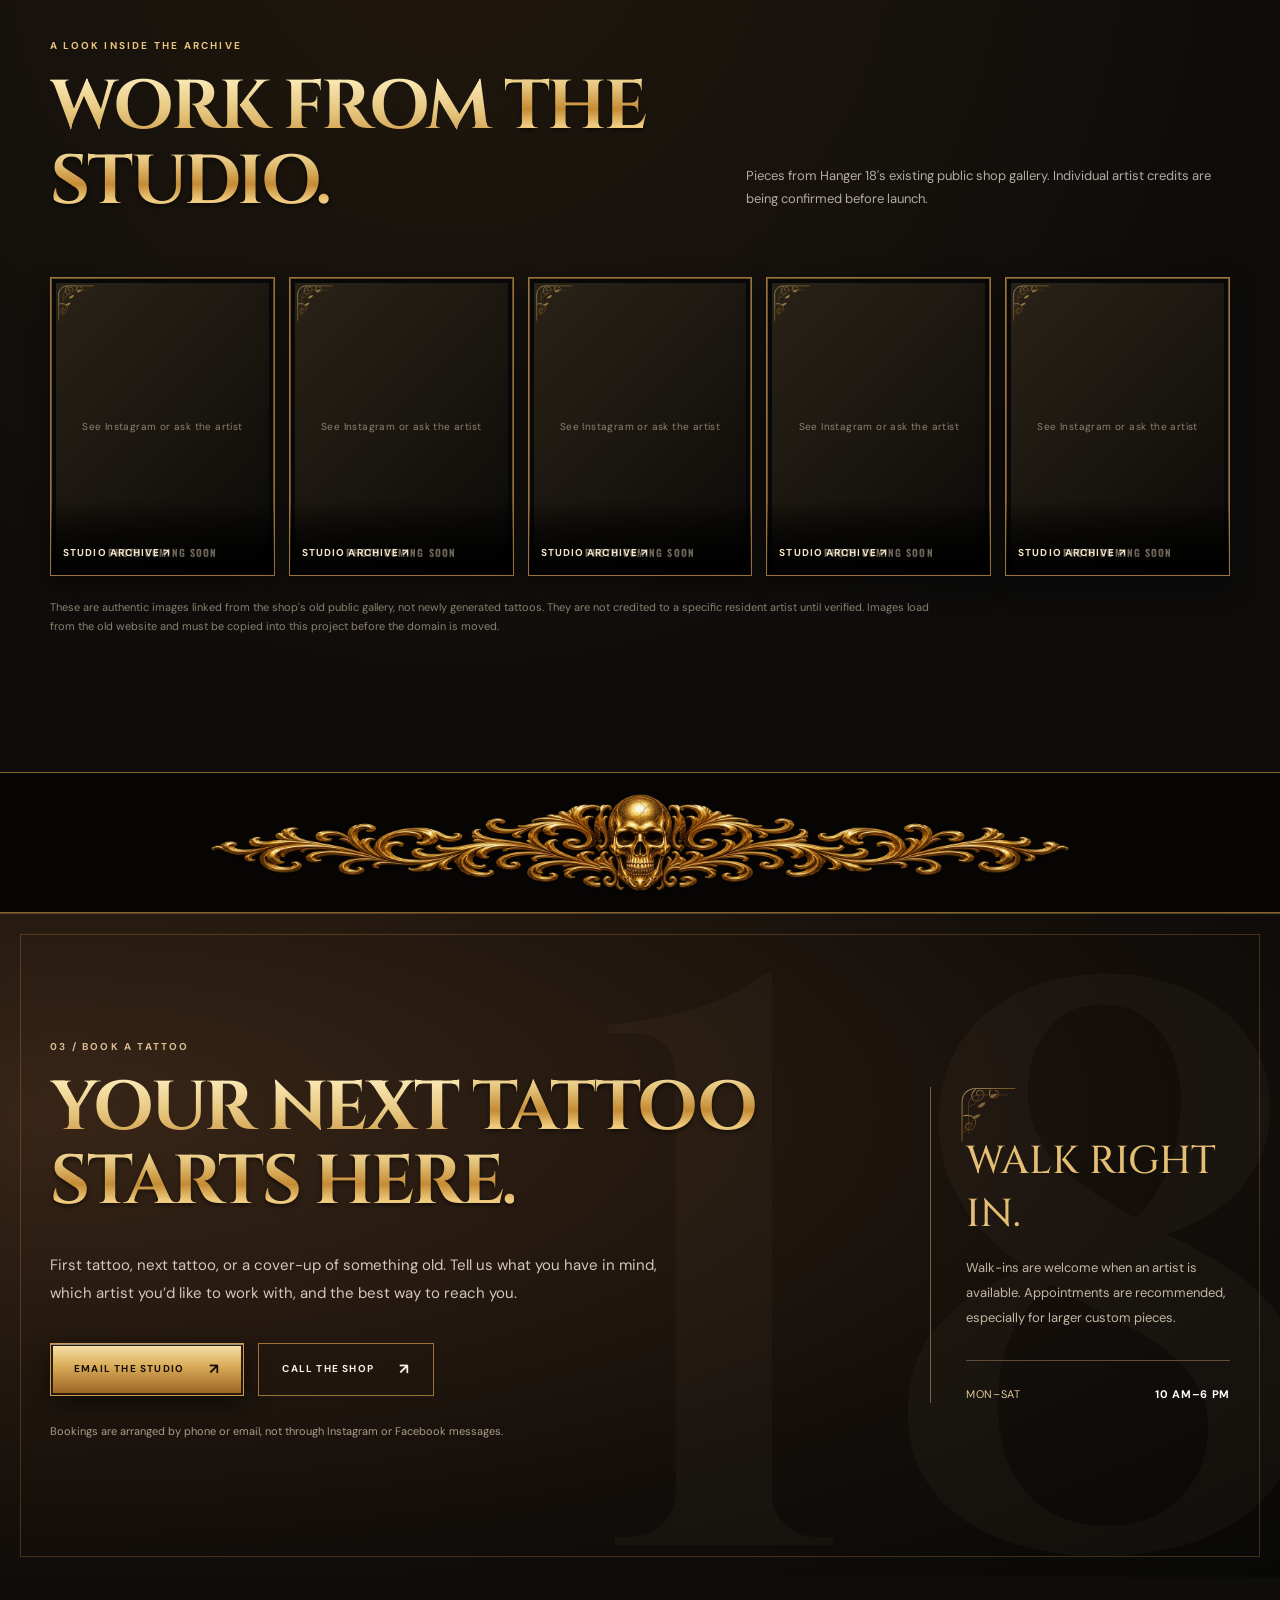
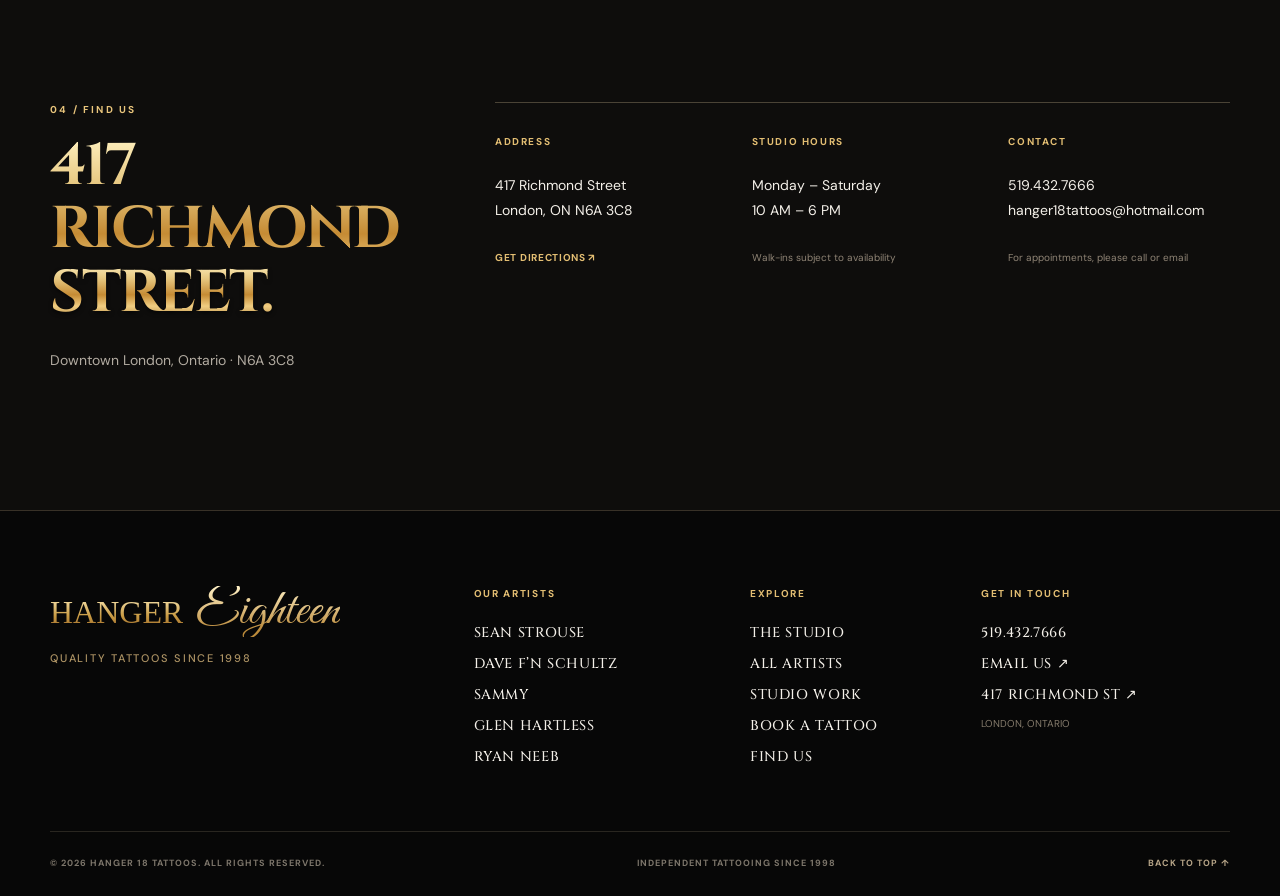
==== commit 721ba90e: "Add files via upload" ====
--- a/index.html
+++ b/index.html
@@ -4,7 +4,7 @@
   <meta charset="utf-8">
   <meta name="viewport" content="width=device-width, initial-scale=1">
   <meta name="theme-color" content="#0b0a09">
-  <meta name="site-build" content="hanger18-v20-black-grey-artist-directory">
+  <meta name="site-build" content="hanger18-v21-final-studio-booking">
   <meta name="description" content="Hanger 18 Tattoos is a custom tattoo shop at 417 Richmond Street in downtown London, Ontario. Established in 1998. Explore our five tattoo artists and book by phone or email.">
   <meta property="og:title" content="Hanger 18 Tattoos | Est. 1998 | London, Ontario">
   <meta property="og:description" content="London's oldest owner-operated tattoo studio. Meet our artists and get inked with us.">
@@ -33,8 +33,9 @@
   <link rel="stylesheet" href="v17-artist-seo.css?v=17">
   <link rel="stylesheet" href="v18-refinements.css?v=18">
   <link rel="stylesheet" href="v20-artist-cards.css?v=20">
-  <script src="site-data.js?v=17" defer></script>
-  <script src="app.js?v=17" defer></script>
+  <link rel="stylesheet" href="v21-final.css?v=21">
+  <script src="site-data.js?v=21" defer></script>
+  <script src="app.js?v=21" defer></script>
   <script type="application/ld+json">
 {
   "@context": "https://schema.org",
@@ -45,7 +46,7 @@
       "name": "Hanger 18 Tattoos",
       "url": "https://hanger18tattoos.github.io/",
       "description": "Owner-operated custom tattoo studio founded by Sean Strouse in 1998 in downtown London, Ontario.",
-      "image": "https://hanger18tattoos.github.io/assets/v15-storefront-silver-actual-sign.webp",
+      "image": "https://hanger18tattoos.github.io/assets/v21-storefront-flat-sign.webp",
       "logo": "https://hanger18tattoos.github.io/assets/v11-header-logo.webp",
       "telephone": "+1-519-432-7666",
       "email": "hanger18tattoos@hotmail.com",
@@ -132,7 +133,7 @@
       "about": {
         "@id": "https://hanger18tattoos.github.io/#shop"
       },
-      "primaryImageOfPage": "https://hanger18tattoos.github.io/assets/v15-storefront-silver-actual-sign.webp"
+      "primaryImageOfPage": "https://hanger18tattoos.github.io/assets/v21-storefront-flat-sign.webp"
     }
   ]
 }
@@ -171,7 +172,7 @@
         </div>
       </div>
       <figure class="hero-photo v13-storefront">
-        <img src="assets/v15-storefront-silver-actual-sign.webp" alt="Hanger 18 Tattoos storefront design, with three warm overhead lights, red bay windows and 417 above the door" width="824" height="676" fetchpriority="high">
+        <img src="assets/v21-storefront-flat-sign.webp" alt="Hanger 18 Tattoos storefront design, with three warm overhead lights, red bay windows and 417 above the door" width="824" height="676" fetchpriority="high">
       </figure>
     </section>
 
@@ -238,7 +239,7 @@
 
     <section class="visit section" id="visit" aria-labelledby="visit-title">
       <div class="container visit-layout">
-        <div class="visit-header reveal"><p class="kicker">04 / FIND US</p><h2 class="headline" id="visit-title">COME <span>THROUGH.</span></h2><p>Located in the heart of downtown London, Ontario.</p></div>
+        <div class="visit-header reveal"><p class="kicker">04 / FIND US</p><h2 class="headline" id="visit-title">417 RICHMOND <span>STREET.</span></h2><p>Downtown London, Ontario · N6A 3C8</p></div>
         <div class="visit-details reveal">
           <div class="visit-cell"><span>ADDRESS</span><address>417 Richmond Street<br>London, ON N6A 3C8</address><a href="https://www.google.com/maps/search/?api=1&amp;query=417+Richmond+Street+London+Ontario" target="_blank" rel="noopener noreferrer">GET DIRECTIONS ↗</a></div>
           <div class="visit-cell"><span>STUDIO HOURS</span><p>Monday – Saturday<br>10 AM – 6 PM</p><small>Walk-ins subject to availability</small></div>
--- a/v21-final.css
+++ b/v21-final.css
@@ -0,0 +1,6 @@
+/* FINAL V21: preserve the approved gold/black design and artist styling. */
+#visit #visit-title { font-size: clamp(32px, 4.6vw, 78px) !important; line-height:1.08 !important; overflow-wrap:normal; }
+#visit #visit-title span { display:block; }
+@media (max-width:640px) {
+  #visit #visit-title { font-size: clamp(29px, 8vw, 52px) !important; }
+}
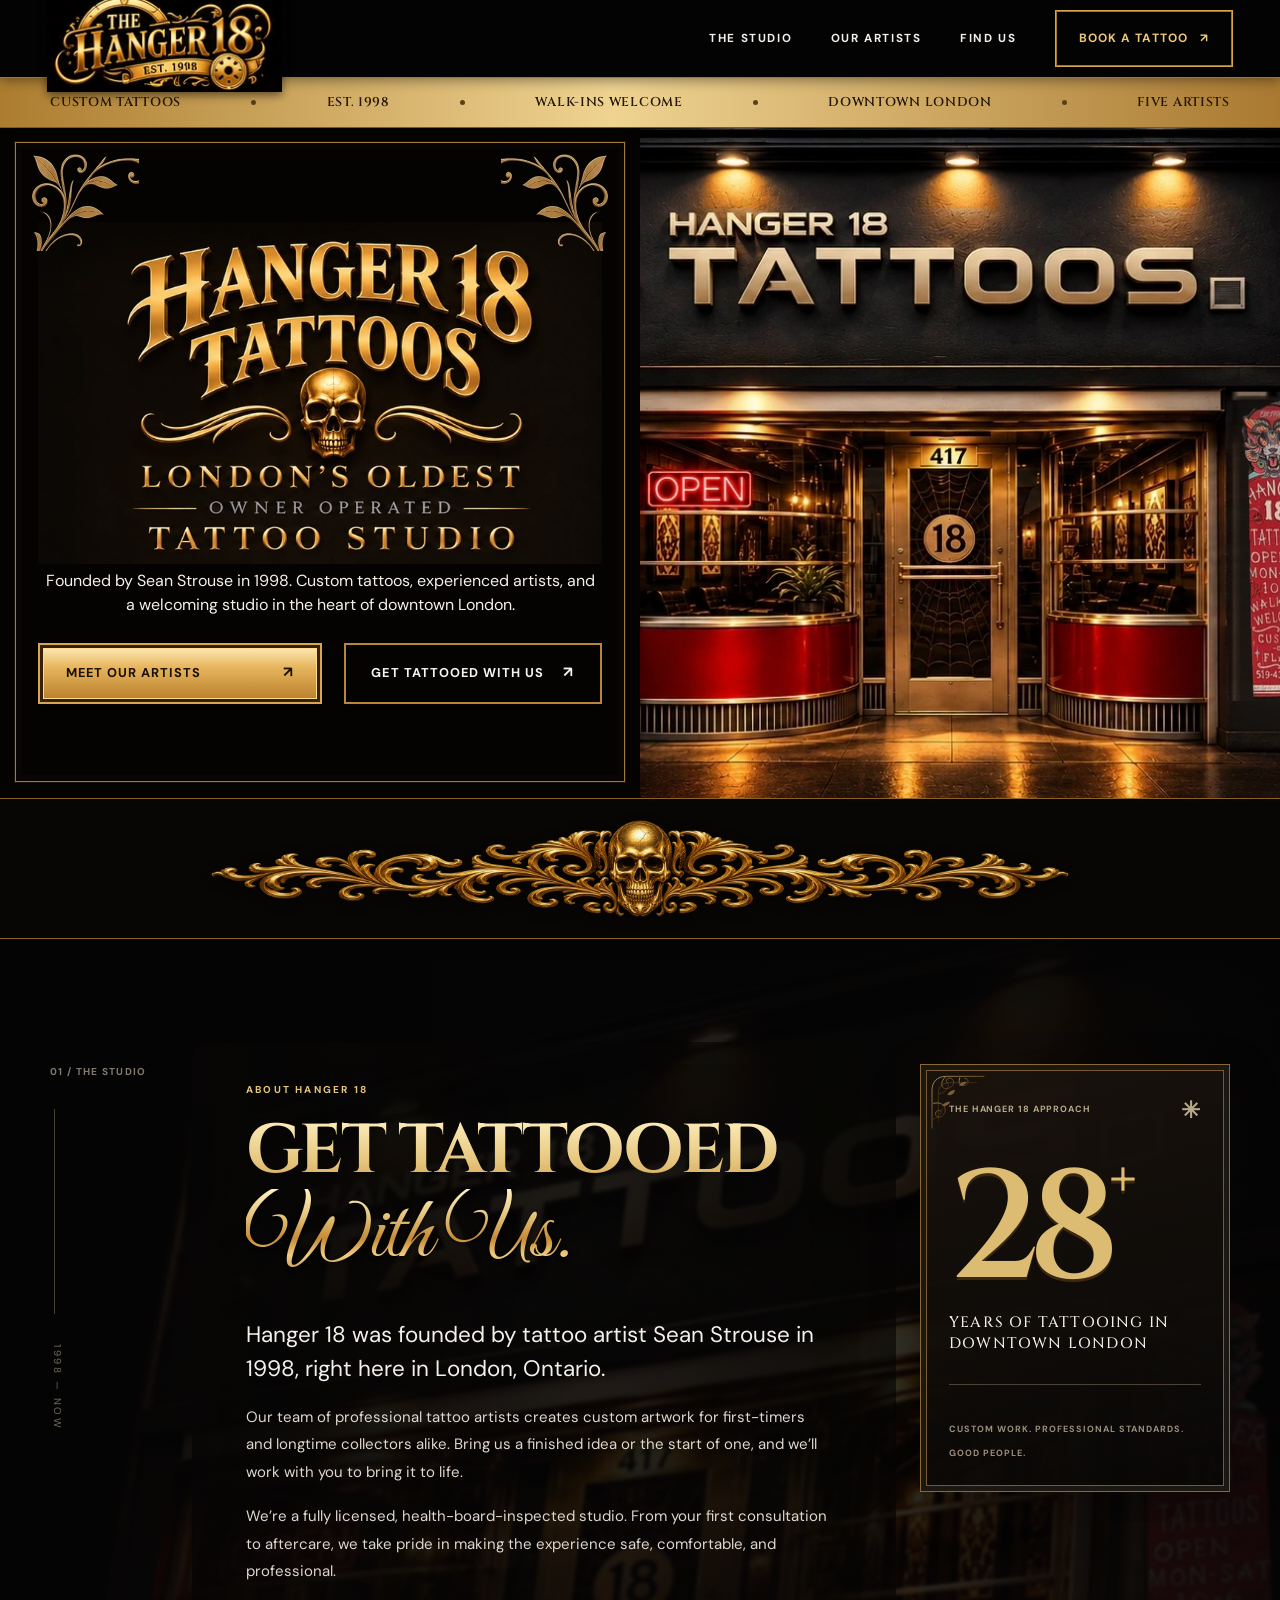
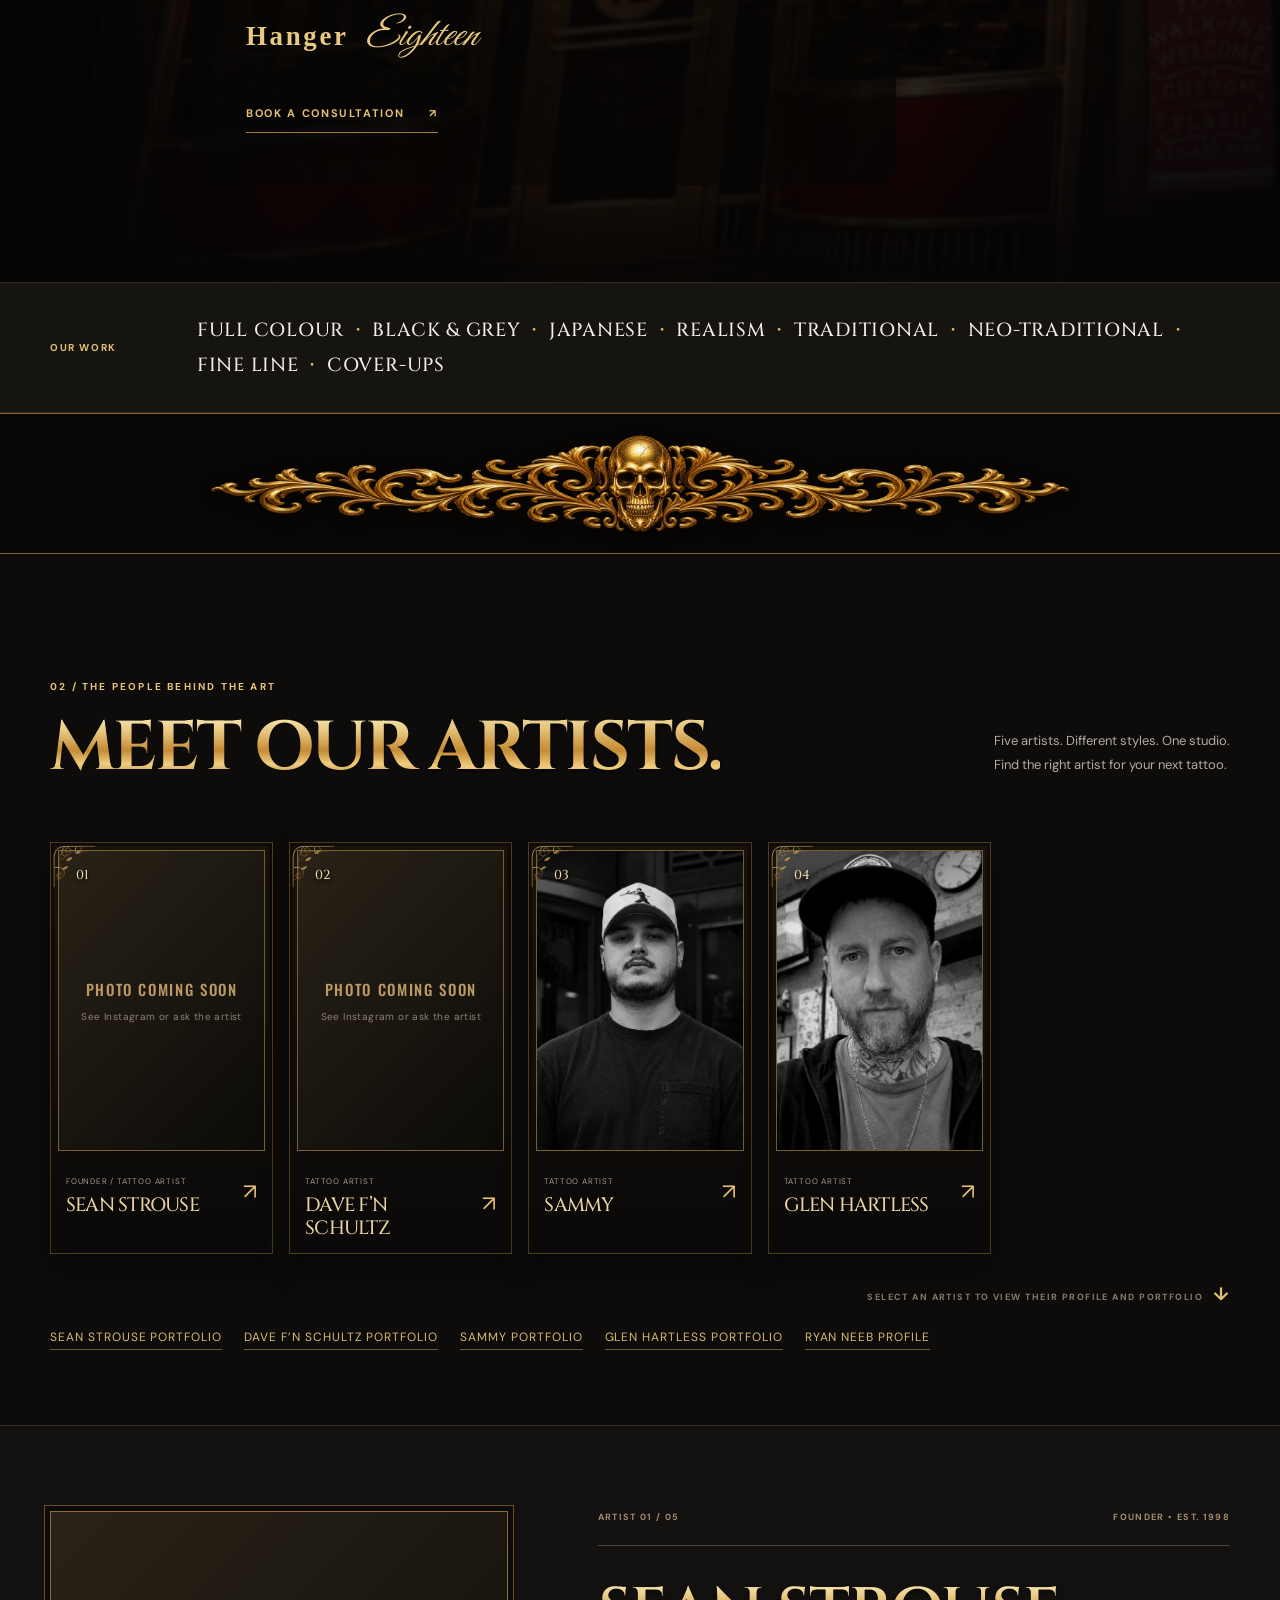
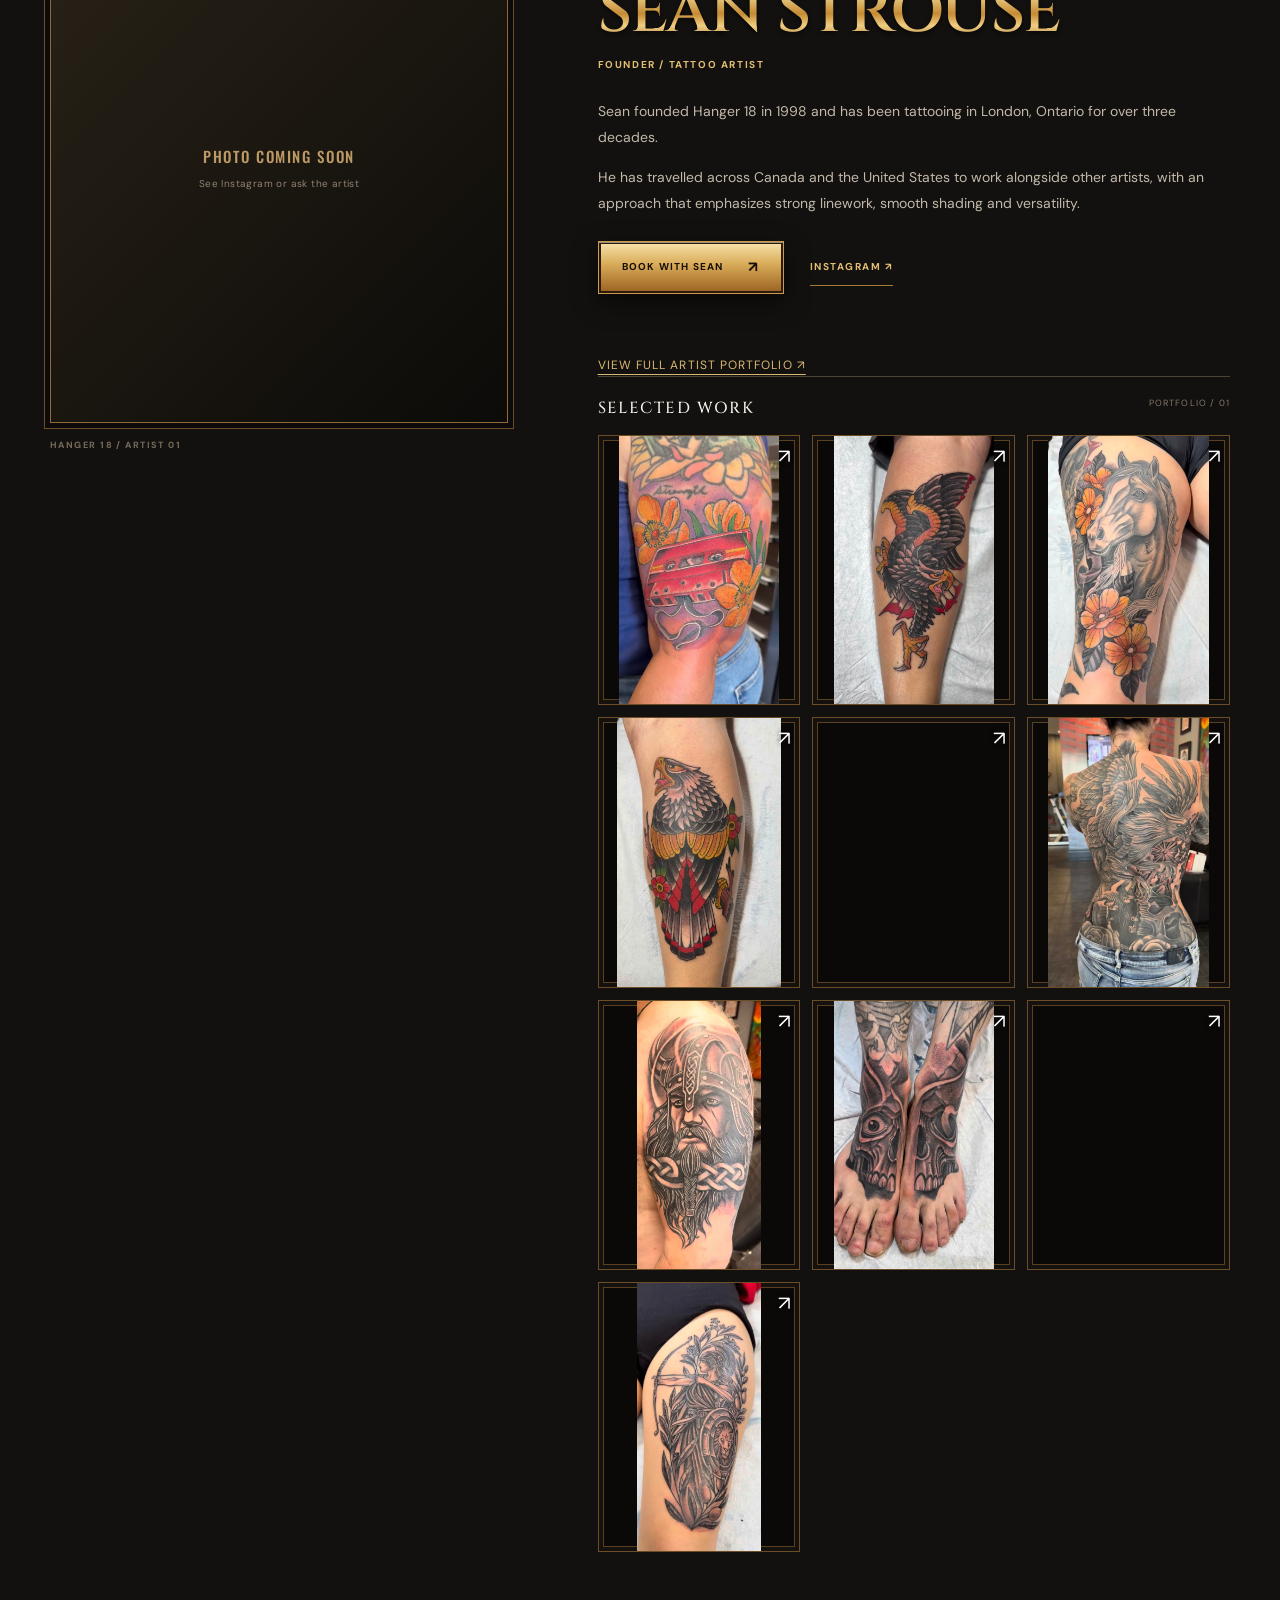
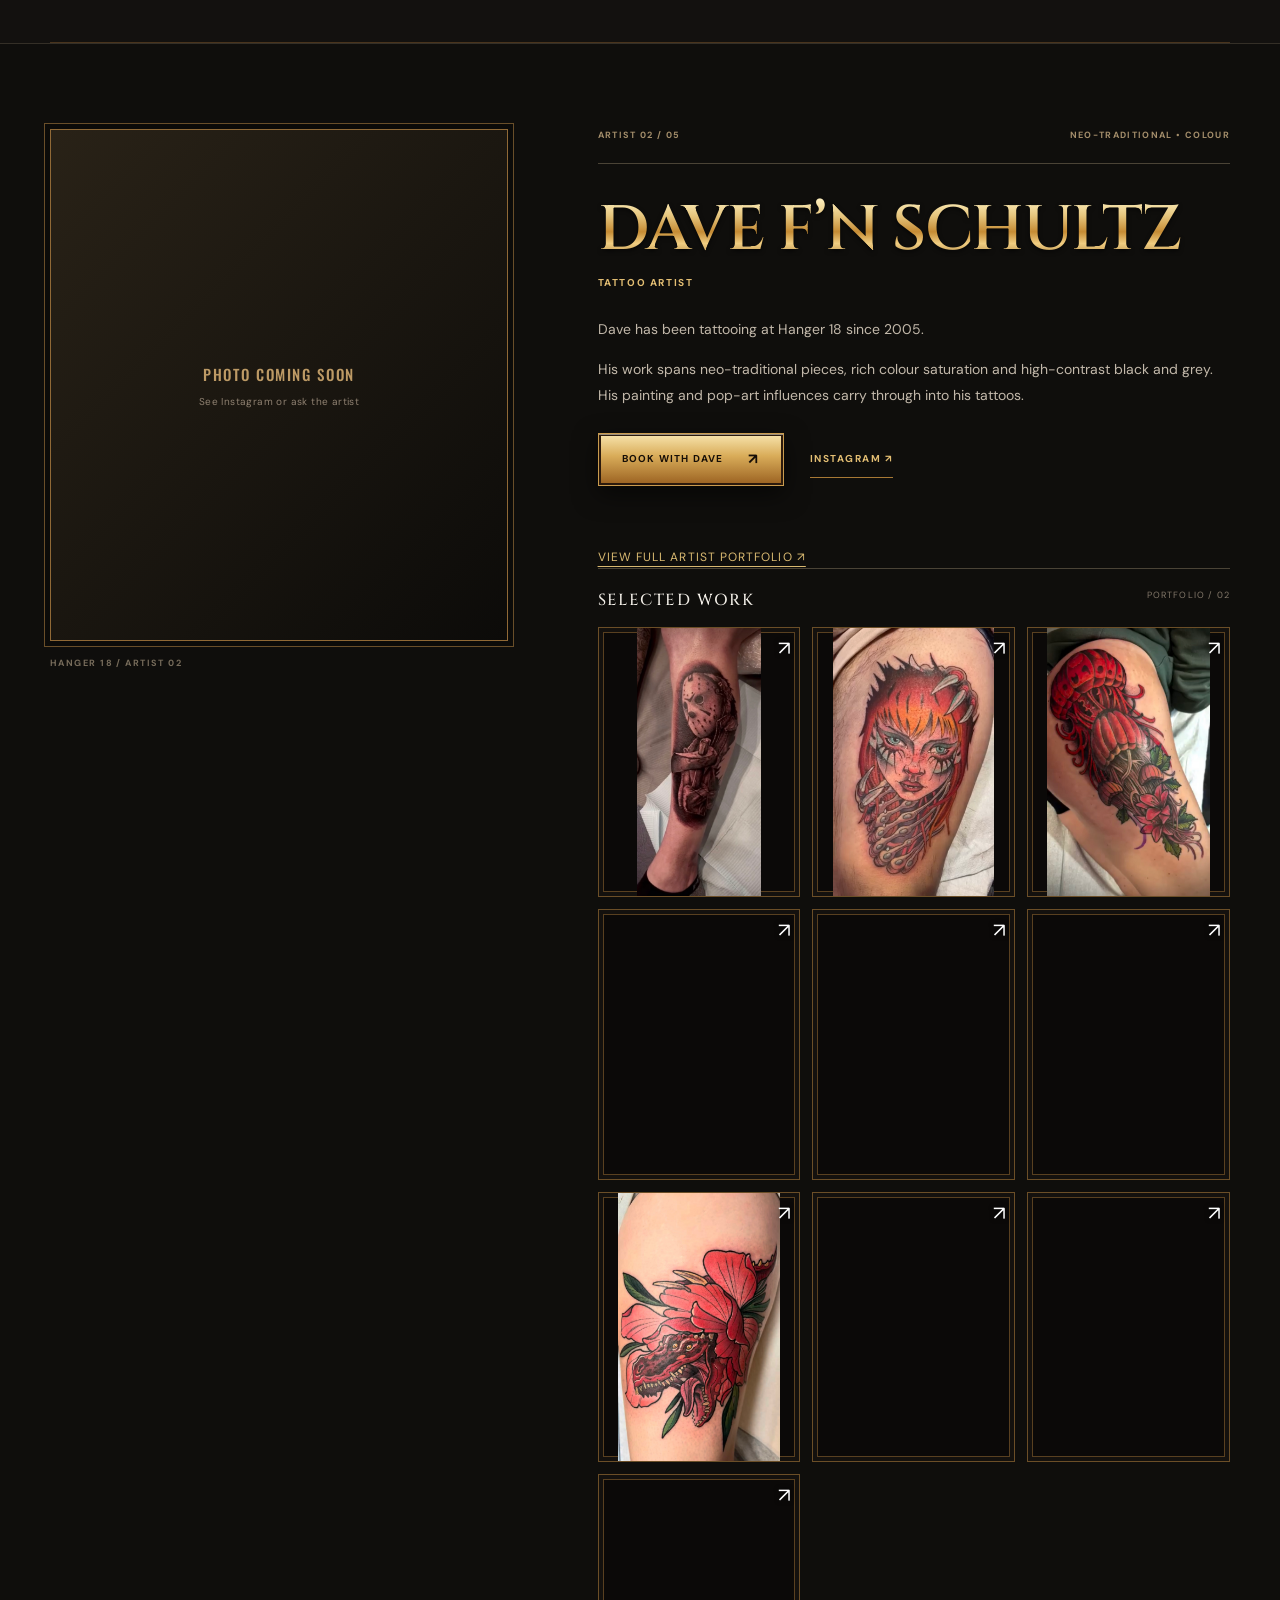
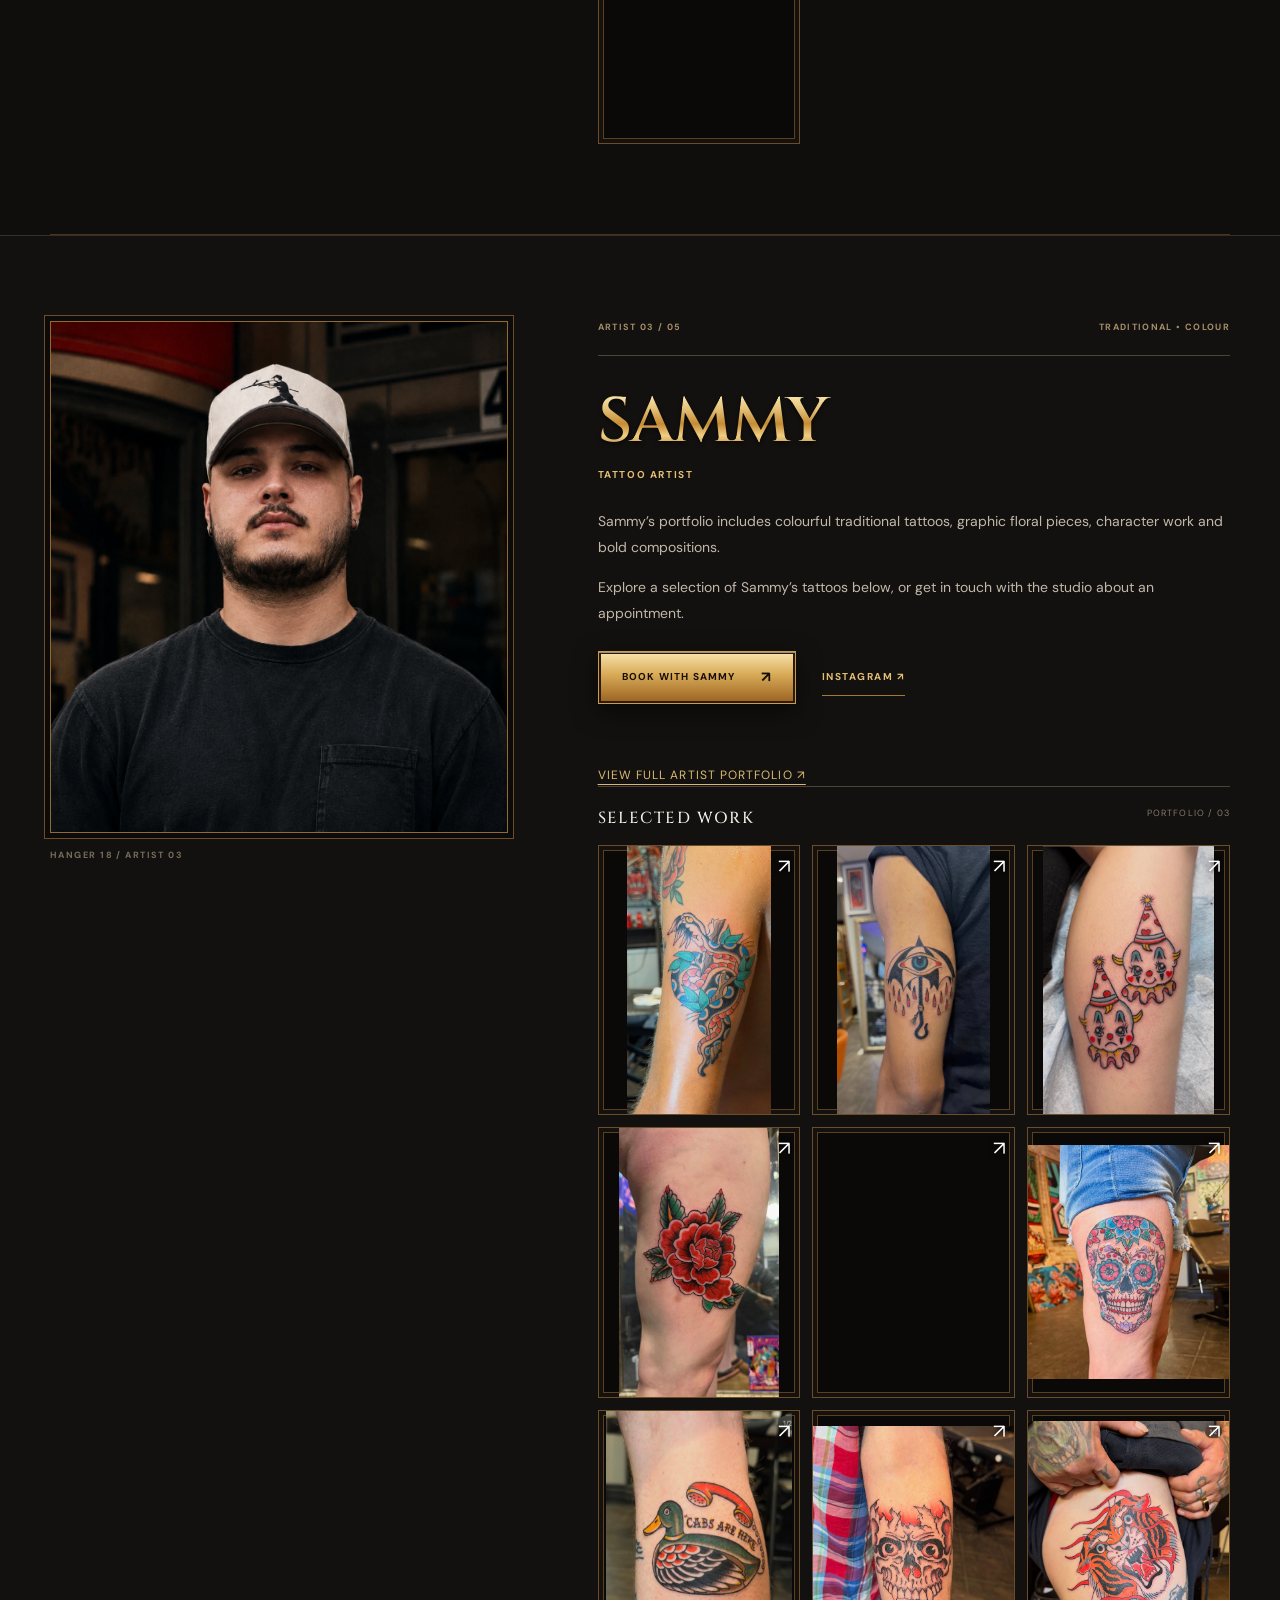
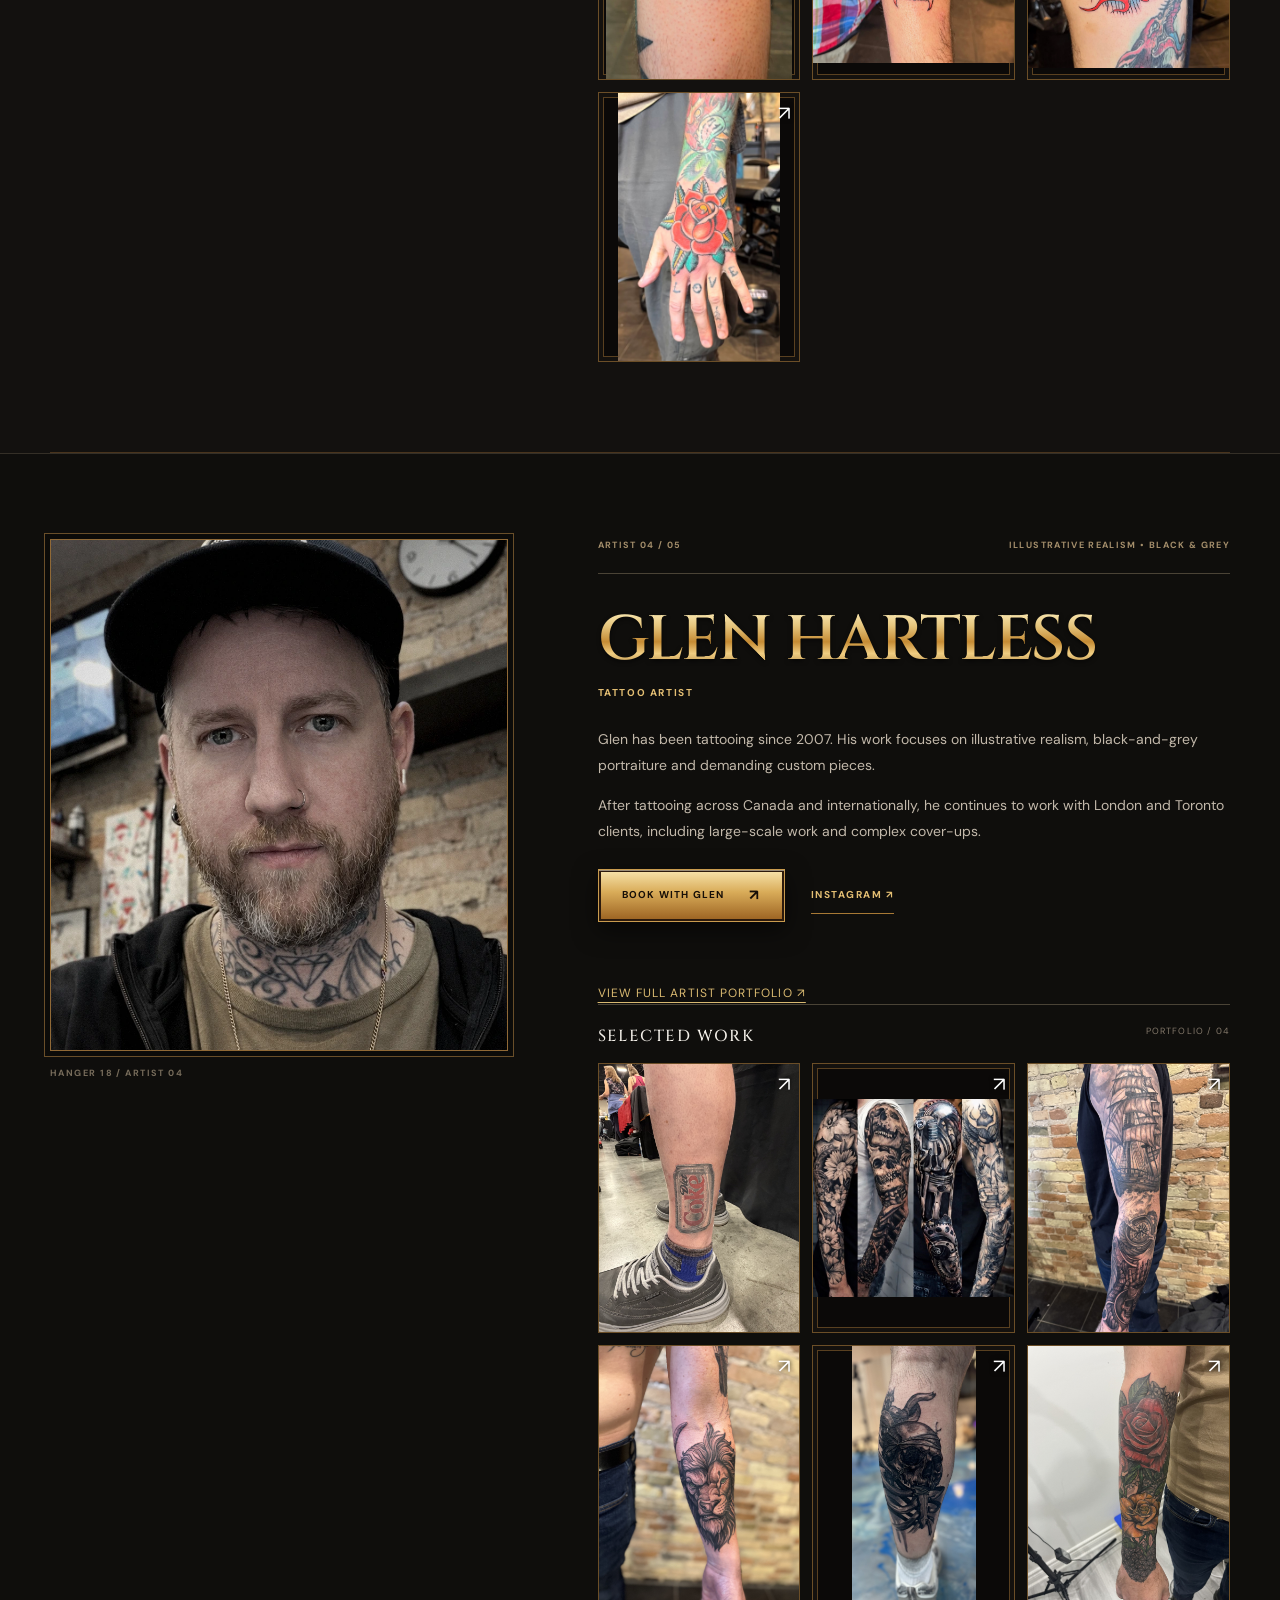
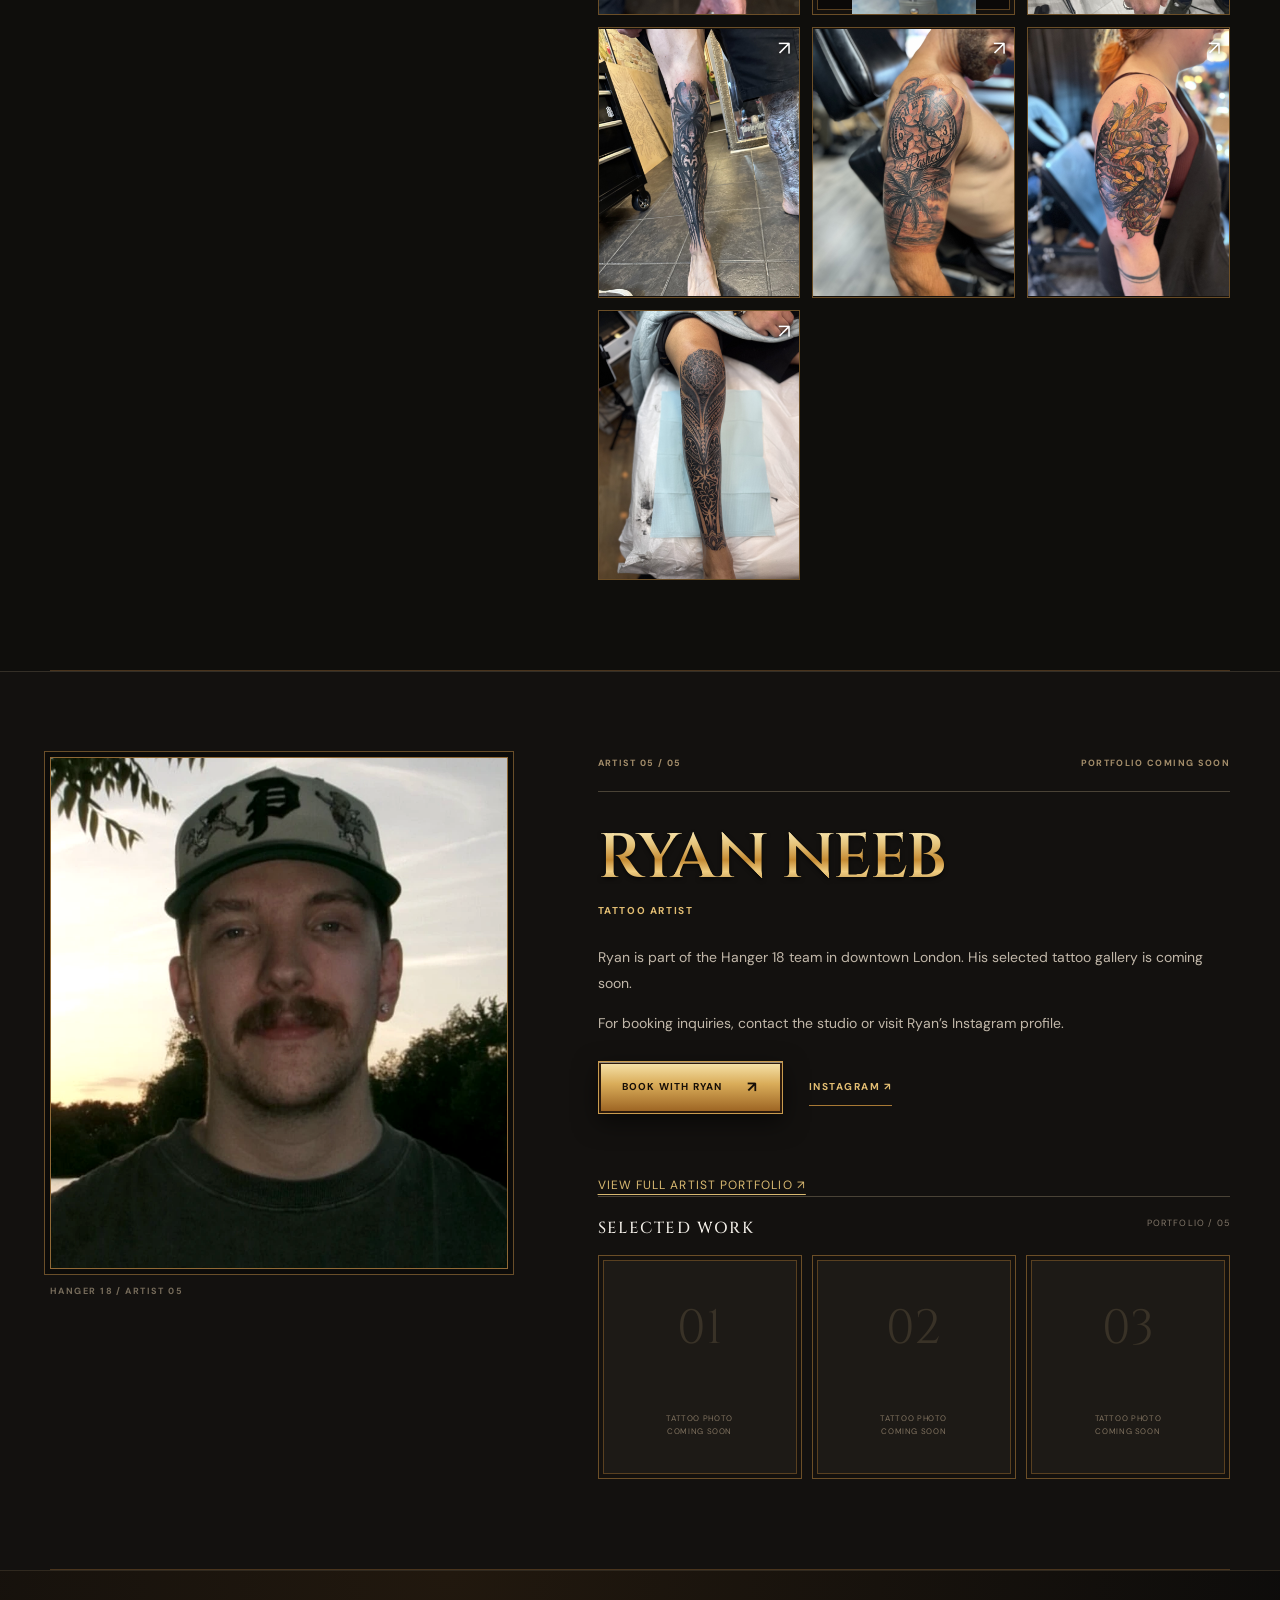
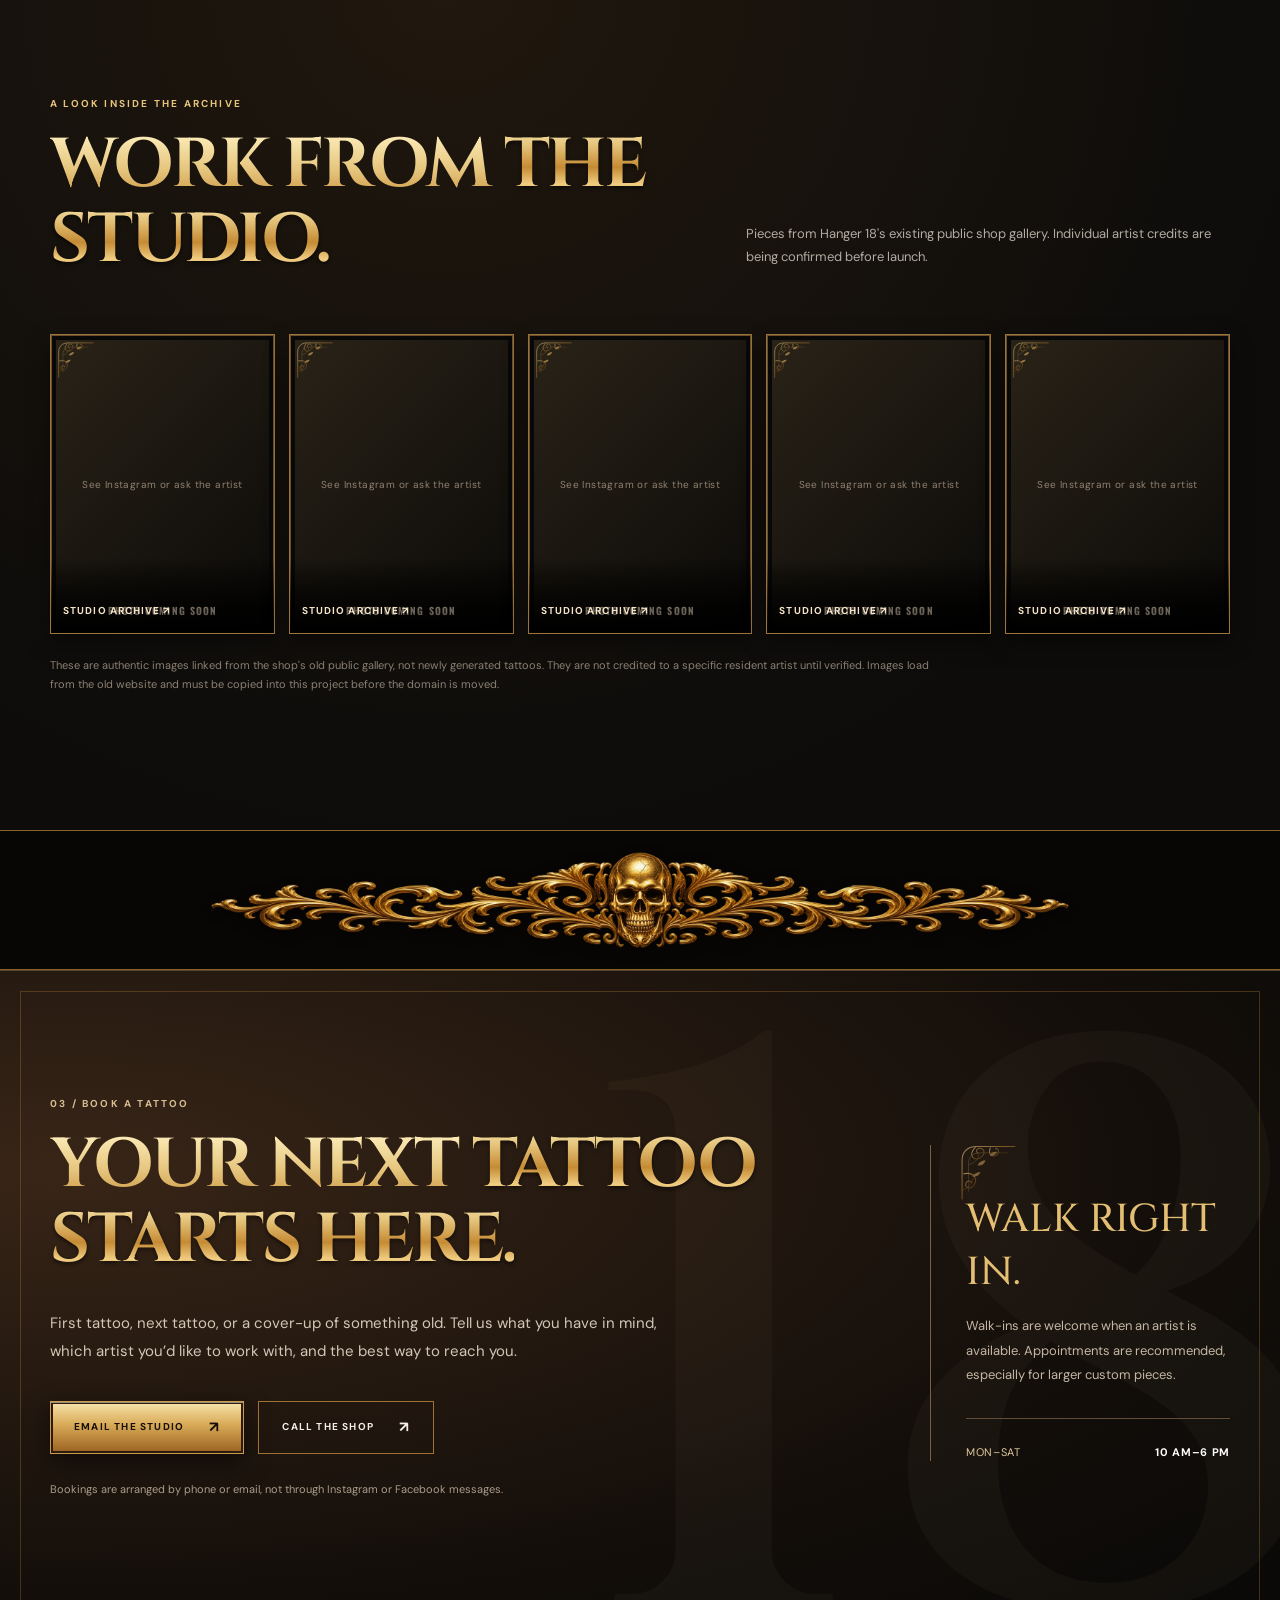
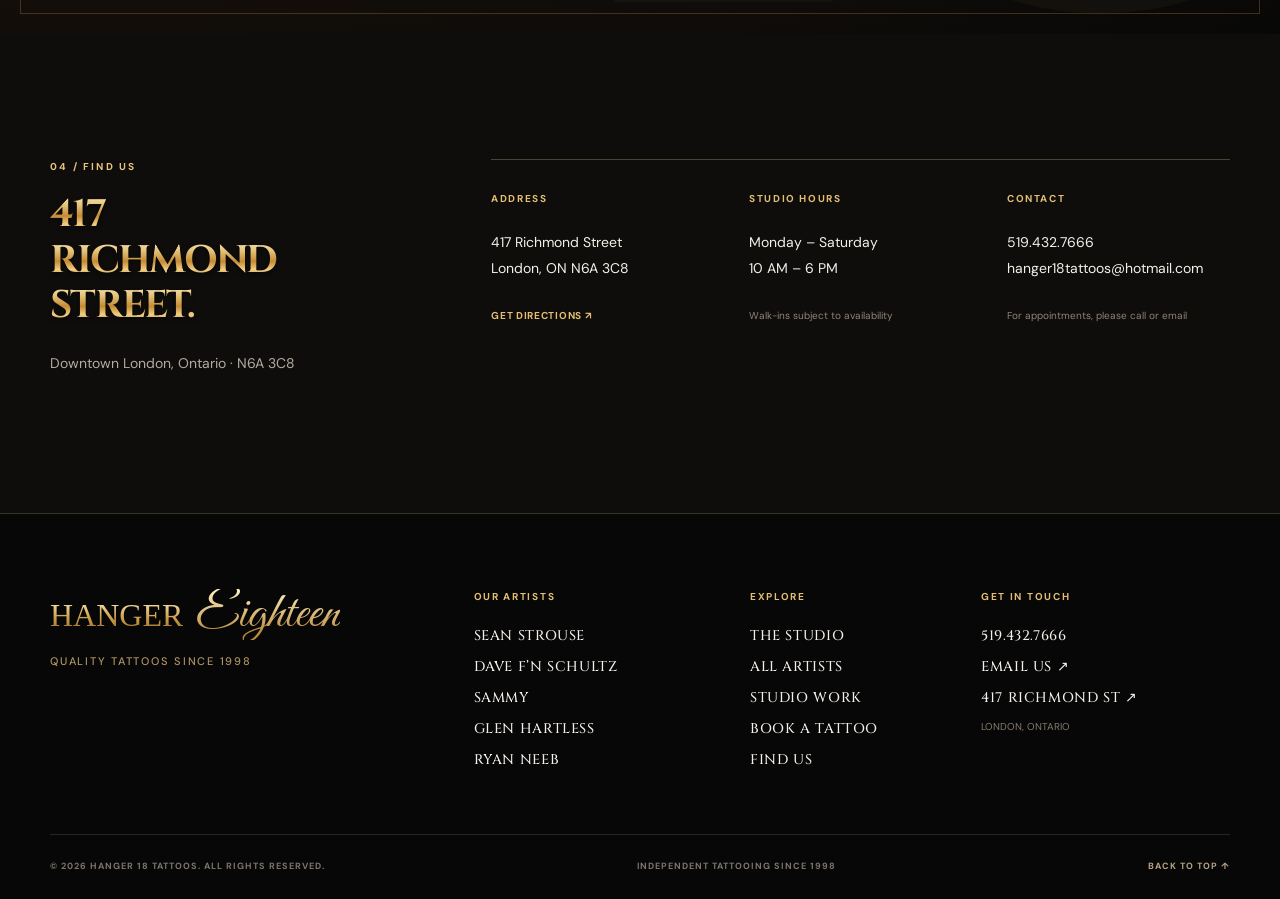
==== commit badc3772: "Add files via upload" ====
--- a/index.html
+++ b/index.html
@@ -4,10 +4,10 @@
   <meta charset="utf-8">
   <meta name="viewport" content="width=device-width, initial-scale=1">
   <meta name="theme-color" content="#0b0a09">
-  <meta name="site-build" content="hanger18-v21-final-studio-booking">
+  <meta name="site-build" content="hanger18-v22-approved-polish">
   <meta name="description" content="Hanger 18 Tattoos is a custom tattoo shop at 417 Richmond Street in downtown London, Ontario. Established in 1998. Explore our five tattoo artists and book by phone or email.">
   <meta property="og:title" content="Hanger 18 Tattoos | Est. 1998 | London, Ontario">
-  <meta property="og:description" content="London's oldest owner-operated tattoo studio. Meet our artists and get inked with us.">
+  <meta property="og:description" content="London's oldest owner-operated tattoo studio. Meet our artists and get tattooed with us.">
   <meta property="og:type" content="website">
   <meta property="og:image" content="https://hanger18tattoos.github.io/assets/social-preview.jpg">
   <meta name="color-scheme" content="dark">
@@ -34,6 +34,7 @@
   <link rel="stylesheet" href="v18-refinements.css?v=18">
   <link rel="stylesheet" href="v20-artist-cards.css?v=20">
   <link rel="stylesheet" href="v21-final.css?v=21">
+  <link rel="stylesheet" href="v22-polish.css?v=22">
   <script src="site-data.js?v=21" defer></script>
   <script src="app.js?v=21" defer></script>
   <script type="application/ld+json">
@@ -168,7 +169,7 @@
         <p class="hero-description">Founded by Sean Strouse in 1998. Custom tattoos, experienced artists, and a welcoming studio in the heart of downtown London.</p>
         <div class="hero-actions v13-hero-actions">
           <a class="button button-gold" href="#artists">MEET OUR ARTISTS <span aria-hidden="true">↗</span></a>
-          <a class="button button-outline" href="#booking">GET INKED WITH US <span aria-hidden="true">↗</span></a>
+          <a class="button button-outline" href="#booking">GET TATTOOED WITH US <span aria-hidden="true">↗</span></a>
         </div>
       </div>
       <figure class="hero-photo v13-storefront">
@@ -182,7 +183,7 @@
         <div class="section-side"><span class="section-no">01 / THE STUDIO</span><div class="vertical-rule"></div><span class="side-est">1998 — NOW</span></div>
         <div class="studio-primary reveal">
           <p class="kicker">ABOUT HANGER 18</p>
-          <h2 class="headline" id="studio-title">GET INKED <span class="studio-script">With Us.</span></h2>
+          <h2 class="headline" id="studio-title">GET TATTOOED <span class="studio-script">With Us.</span></h2>
           <p class="lead">Hanger 18 was founded by tattoo artist Sean Strouse in 1998, right here in London, Ontario.</p>
           <p>Our team of professional tattoo artists creates custom artwork for first-timers and longtime collectors alike. Bring us a finished idea or the start of one, and we’ll work with you to bring it to life.</p>
           <p>We’re a fully licensed, health-board-inspected studio. From your first consultation to aftercare, we take pride in making the experience safe, comfortable, and professional.</p>
@@ -239,7 +240,7 @@
 
     <section class="visit section" id="visit" aria-labelledby="visit-title">
       <div class="container visit-layout">
-        <div class="visit-header reveal"><p class="kicker">04 / FIND US</p><h2 class="headline" id="visit-title">417 RICHMOND <span>STREET.</span></h2><p>Downtown London, Ontario · N6A 3C8</p></div>
+        <div class="visit-header reveal"><p class="kicker">04 / FIND US</p><h2 class="headline" id="visit-title"><span class="address-number">417</span><span class="address-street">RICHMOND</span><span class="address-street">STREET.</span></h2><p>Downtown London, Ontario · N6A 3C8</p></div>
         <div class="visit-details reveal">
           <div class="visit-cell"><span>ADDRESS</span><address>417 Richmond Street<br>London, ON N6A 3C8</address><a href="https://www.google.com/maps/search/?api=1&amp;query=417+Richmond+Street+London+Ontario" target="_blank" rel="noopener noreferrer">GET DIRECTIONS ↗</a></div>
           <div class="visit-cell"><span>STUDIO HOURS</span><p>Monday – Saturday<br>10 AM – 6 PM</p><small>Walk-ins subject to availability</small></div>
--- a/v22-polish.css
+++ b/v22-polish.css
@@ -0,0 +1,17 @@
+/* V22: Only the approved text, legibility, and clipping fixes. */
+/* More readable studio text over the existing subdued storefront artwork. */
+#studio .studio-primary .lead { font-size:clamp(19px,1.75vw,26px) !important; line-height:1.52 !important; }
+#studio .studio-primary p:not(.kicker):not(.lead) { font-size:clamp(15px,1.1vw,18px) !important; line-height:1.85 !important; color:#ded7cd !important; }
+#studio .studio-primary .inline-link { font-size:clamp(11px,.85vw,14px) !important; }
+/* The artist signature must remain fully visible, including the full script Eighteen. */
+#studio .studio-signature {display:flex!important; flex-wrap:wrap!important; align-items:baseline!important; gap:clamp(6px,1.3vw,18px)!important; max-width:100%!important; overflow:visible!important; padding:4px 0 12px!important; white-space:normal!important;}
+#studio .studio-signature span {font-size:clamp(22px,2.1vw,35px)!important; flex:0 0 auto;}
+#studio .studio-signature em {font-size:clamp(35px,3.1vw,52px)!important; line-height:1.28!important; display:inline-block!important; padding-right:.18em!important; max-width:100%!important;}
+/* Keep the full street name inside the left grid column rather than clipping it. */
+#visit .visit-layout {grid-template-columns:minmax(0,390px) minmax(0,1fr)!important; gap:clamp(35px,4vw,75px)!important;}
+#visit .visit-header, #visit #visit-title {min-width:0!important; max-width:100%!important; overflow:visible!important;}
+#visit #visit-title {font-size:clamp(30px,3vw,53px)!important; line-height:1.18!important; letter-spacing:-.045em!important; overflow-wrap:normal!important; word-break:normal!important;}
+#visit #visit-title span {display:block!important; color:inherit;}
+#visit #visit-title .address-street {white-space:nowrap!important;}
+@media(max-width:1000px) {#visit .visit-layout {grid-template-columns:minmax(0,1fr)!important;} #visit #visit-title {font-size:clamp(34px,6vw,64px)!important;}}
+@media(max-width:610px) {#studio .studio-signature span {font-size:23px!important;} #studio .studio-signature em {font-size:clamp(32px,9vw,42px)!important;} #visit #visit-title {font-size:clamp(31px,9vw,48px)!important;} #studio .studio-primary p:not(.kicker):not(.lead){font-size:16px!important;}}
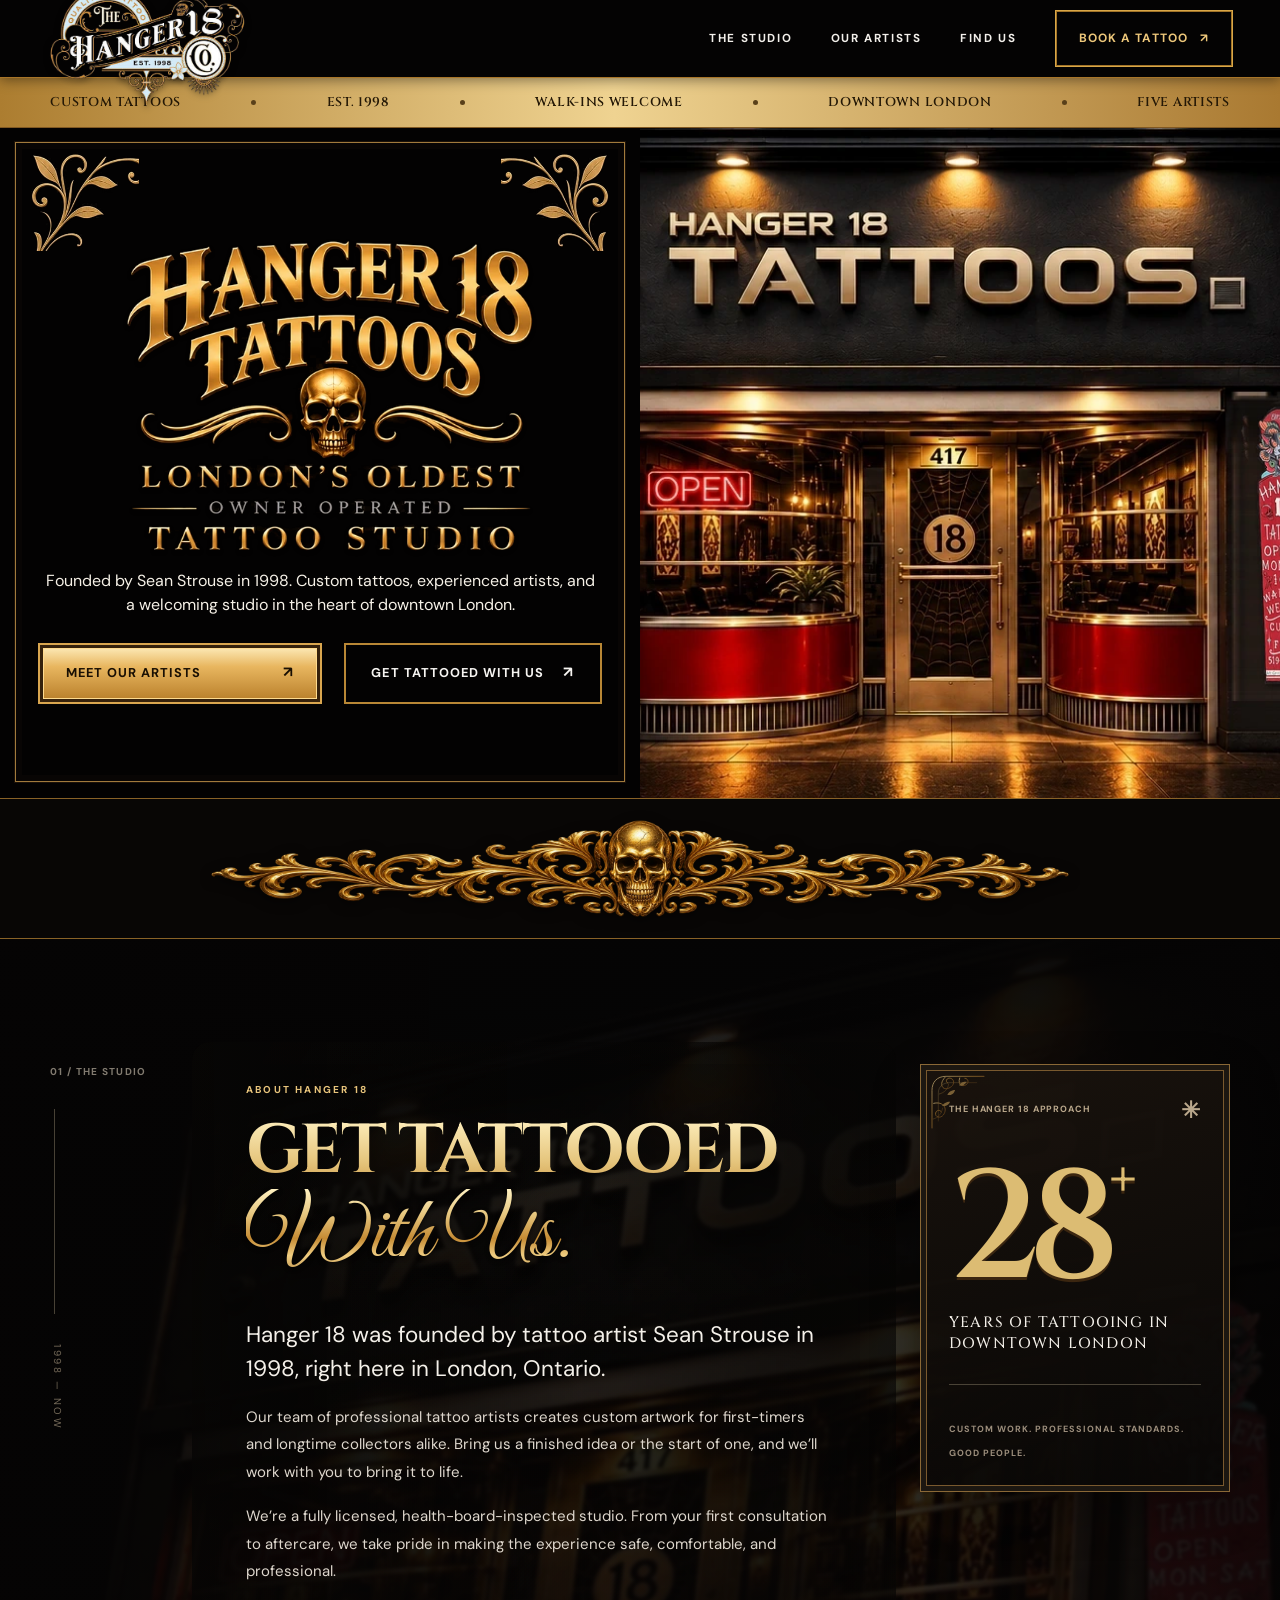
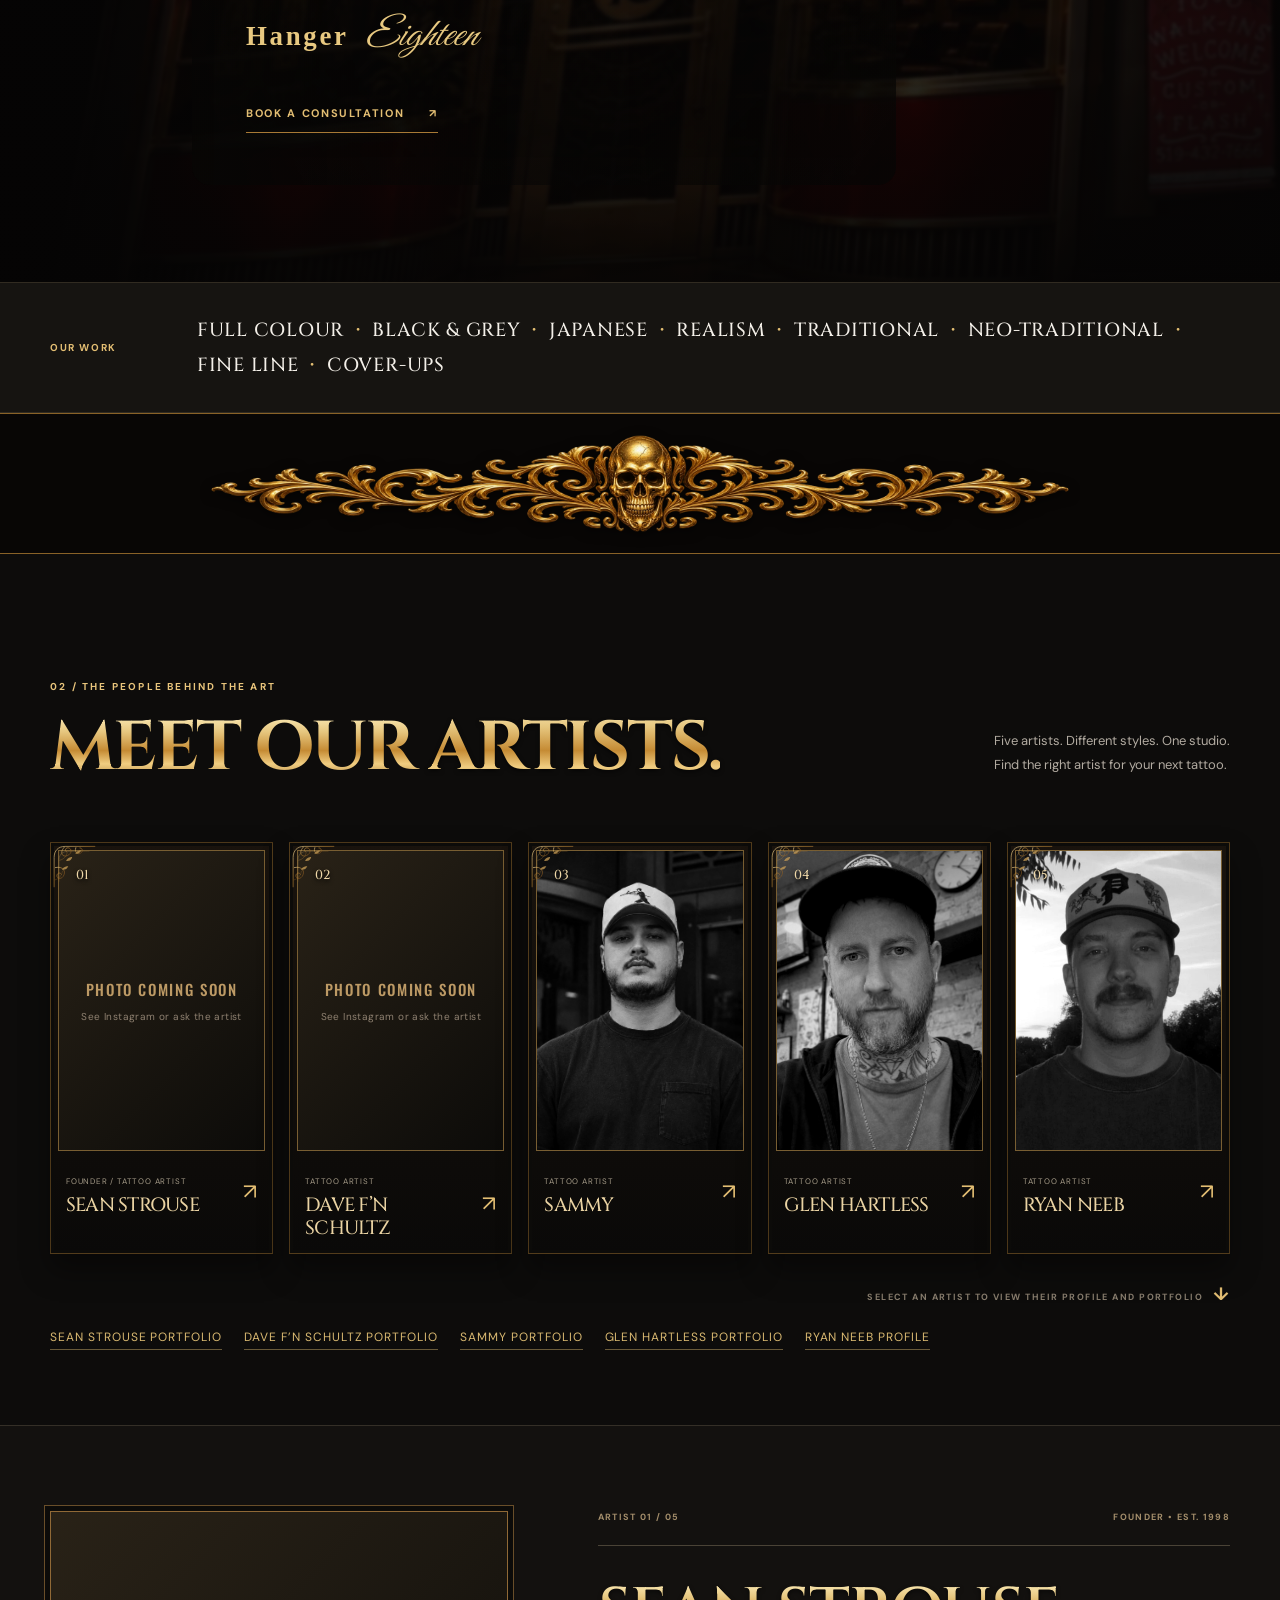
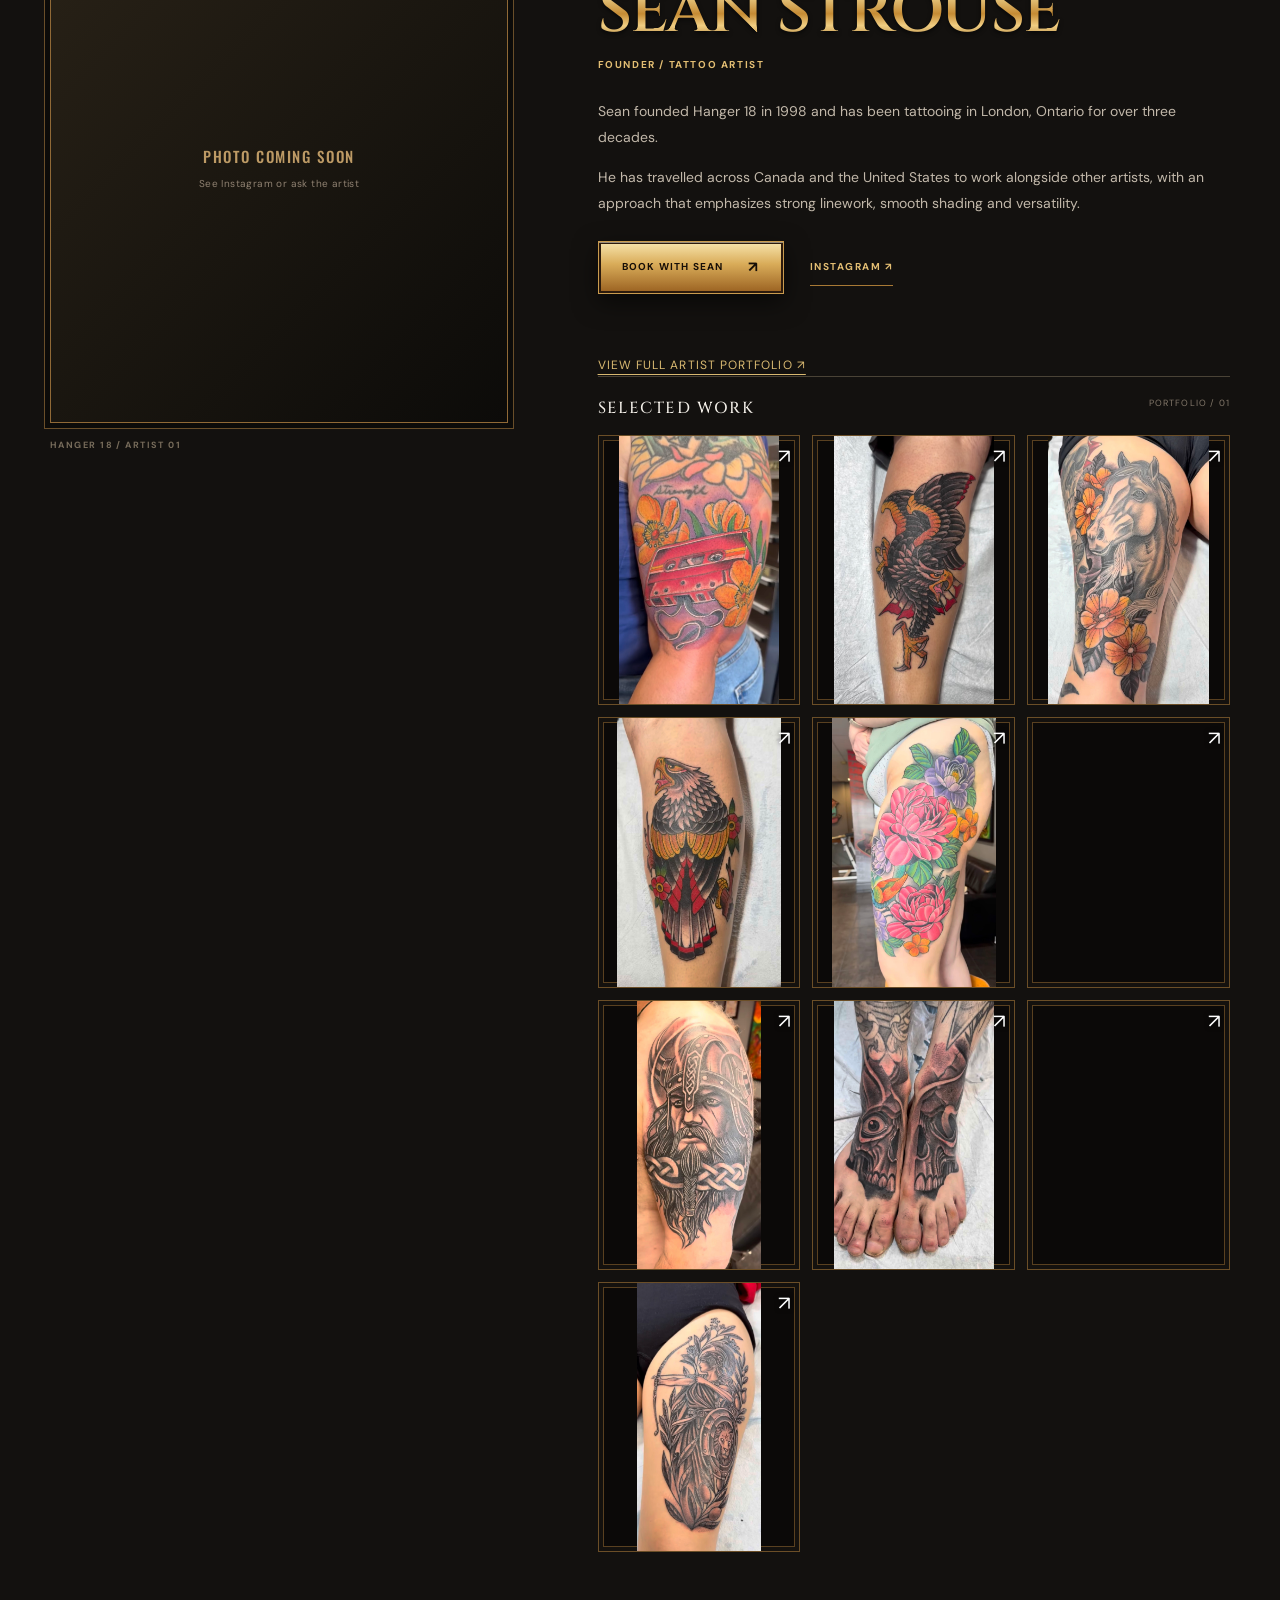
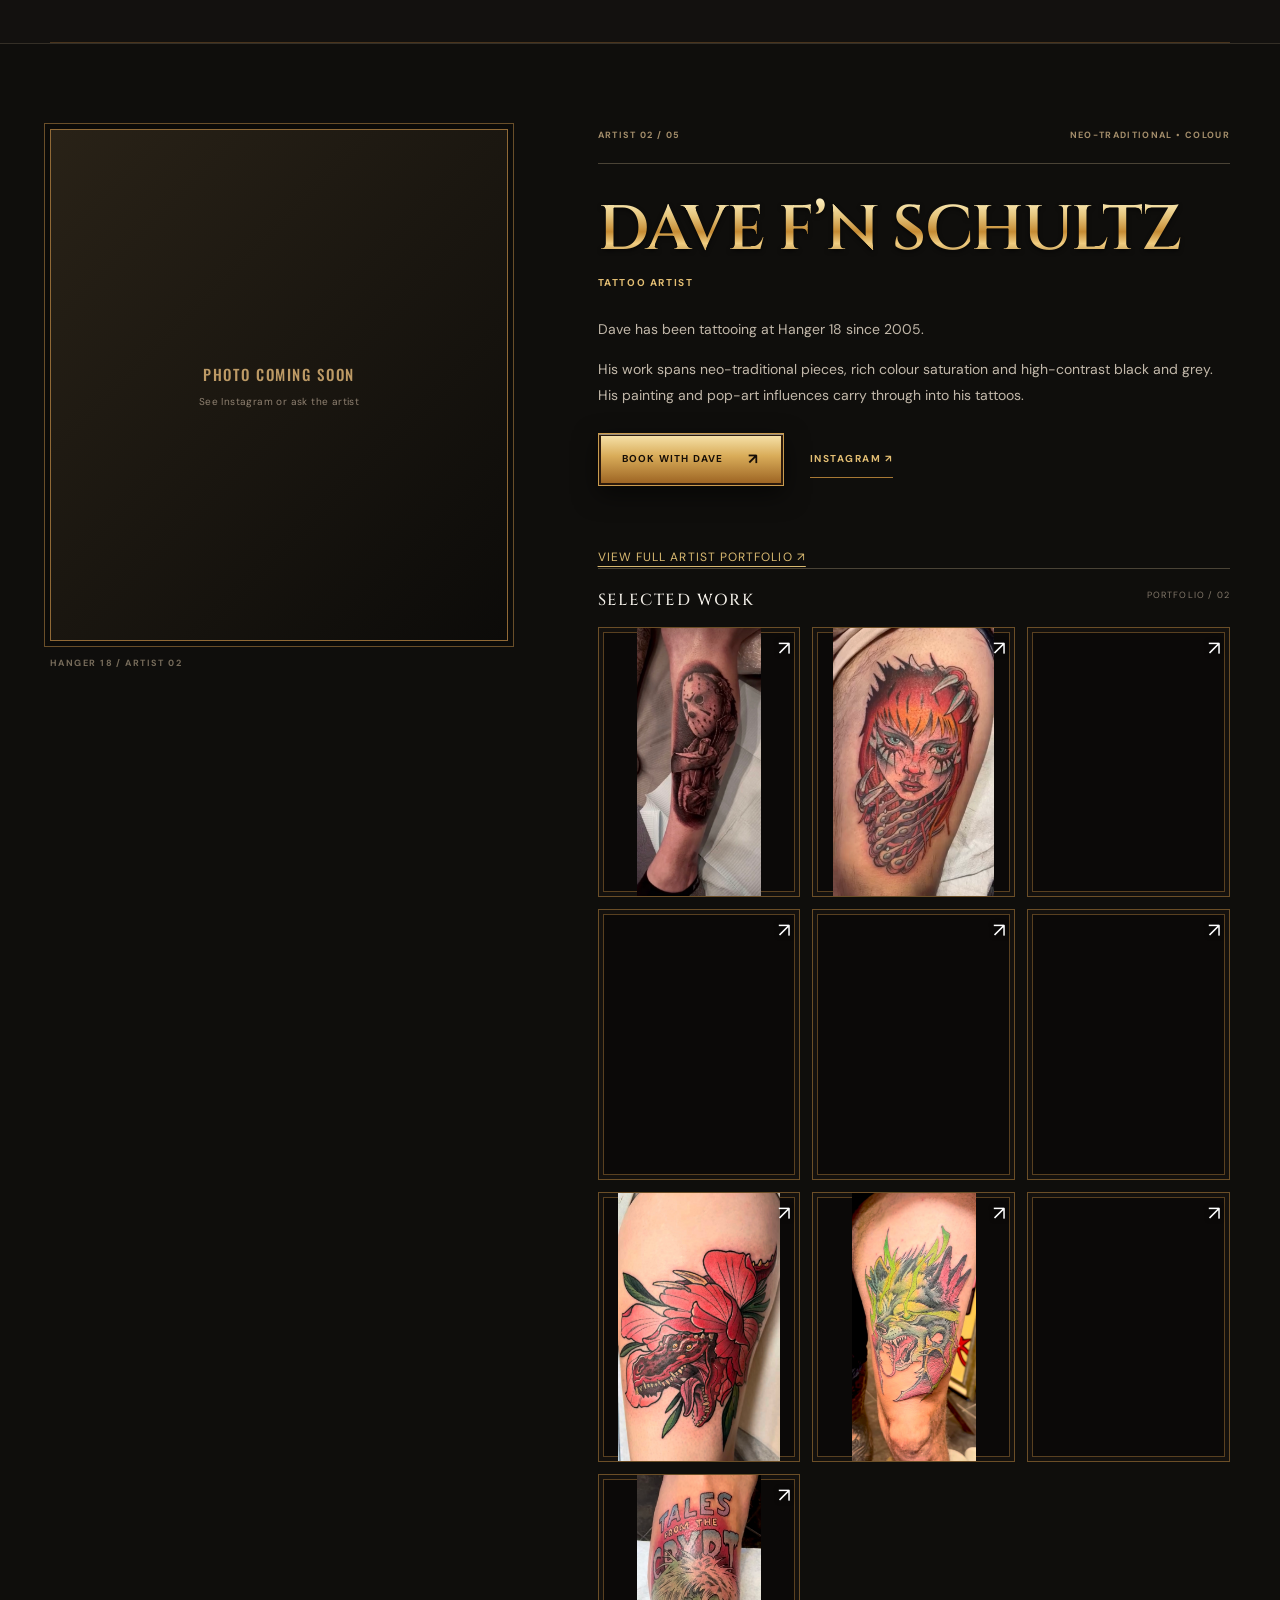
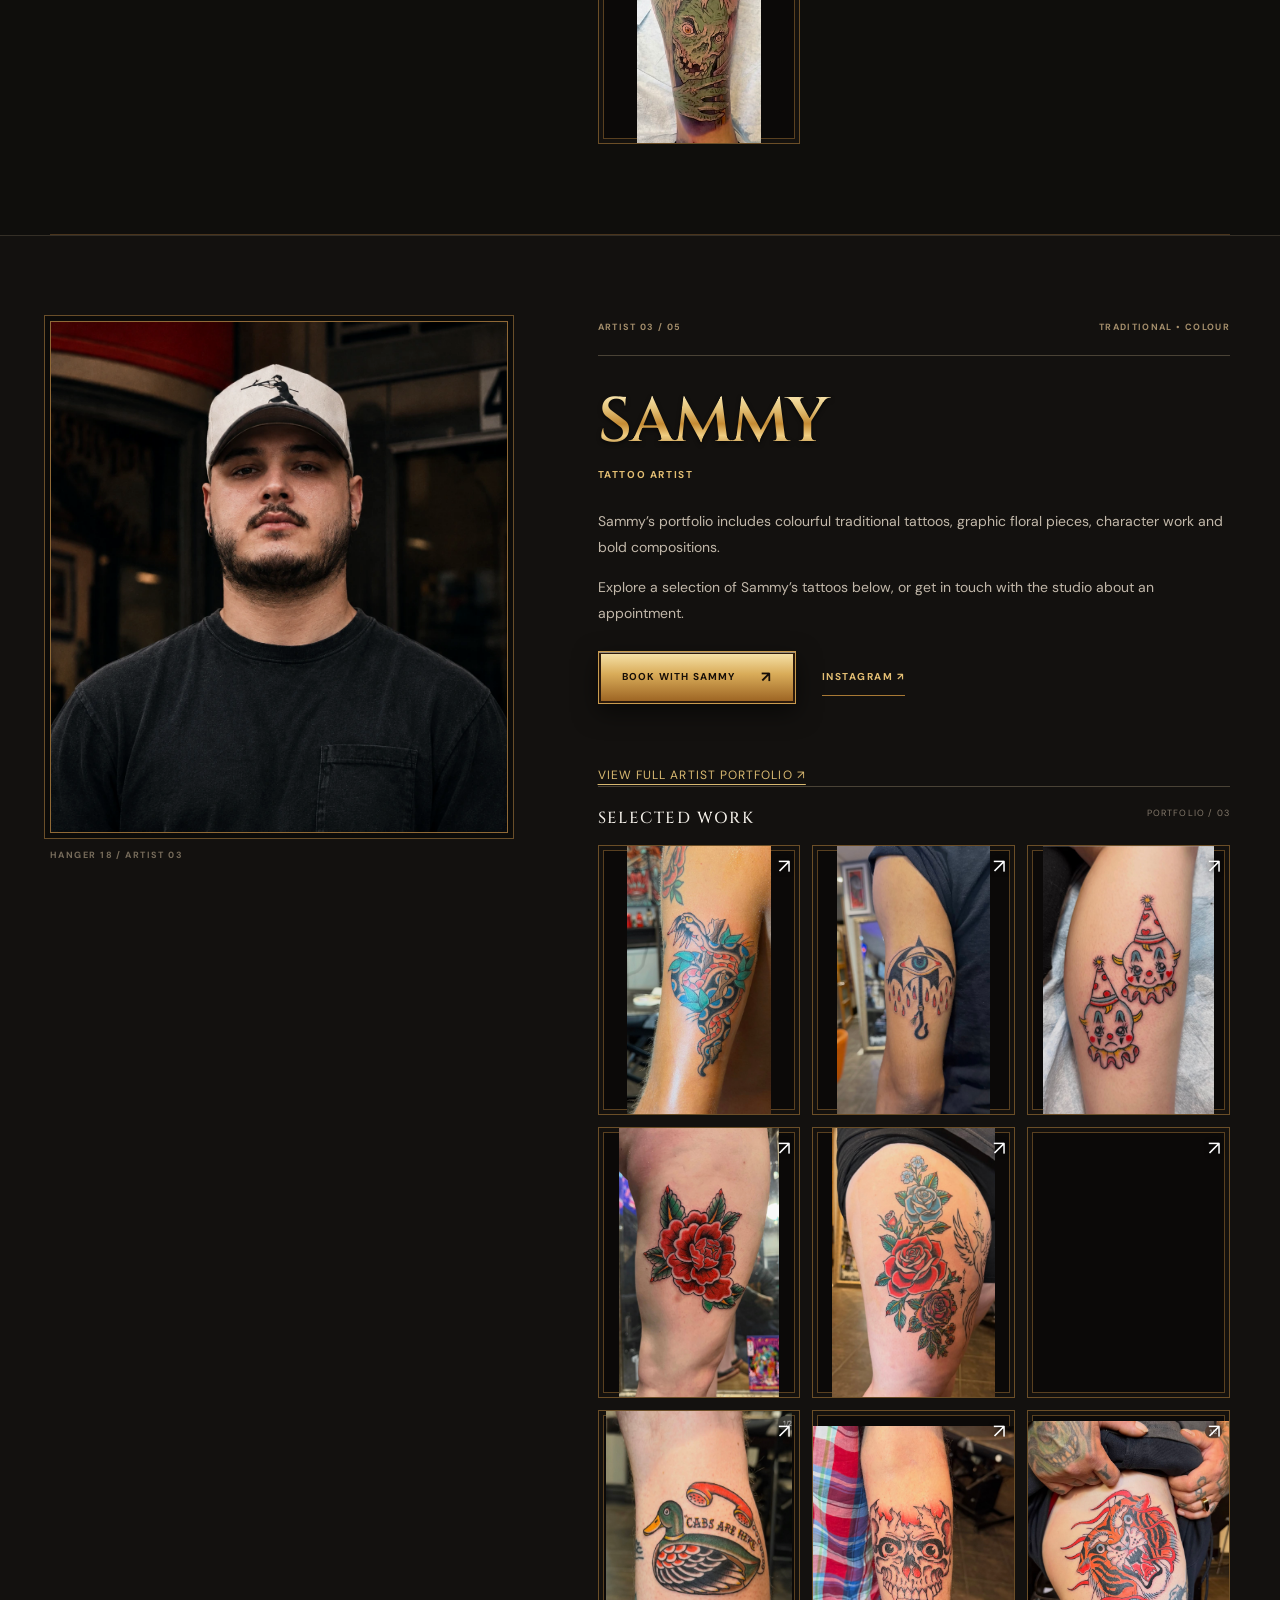
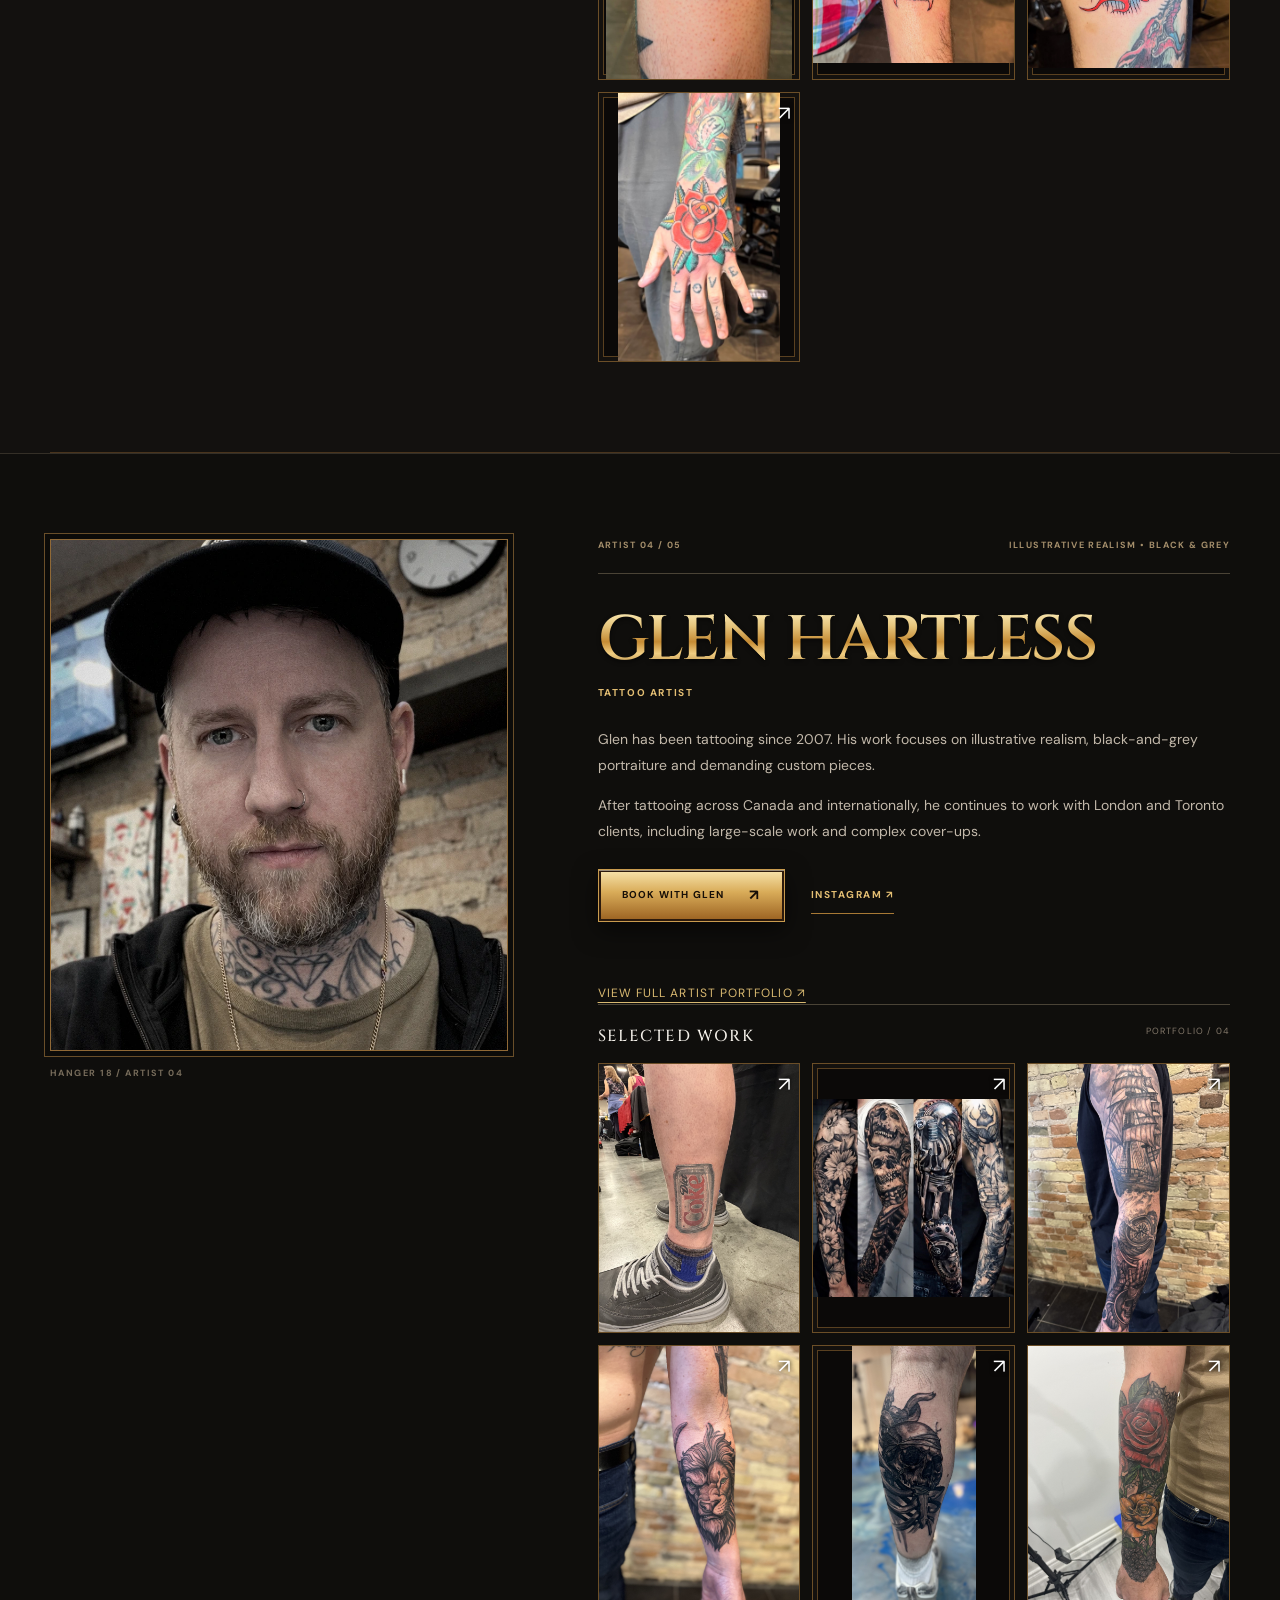
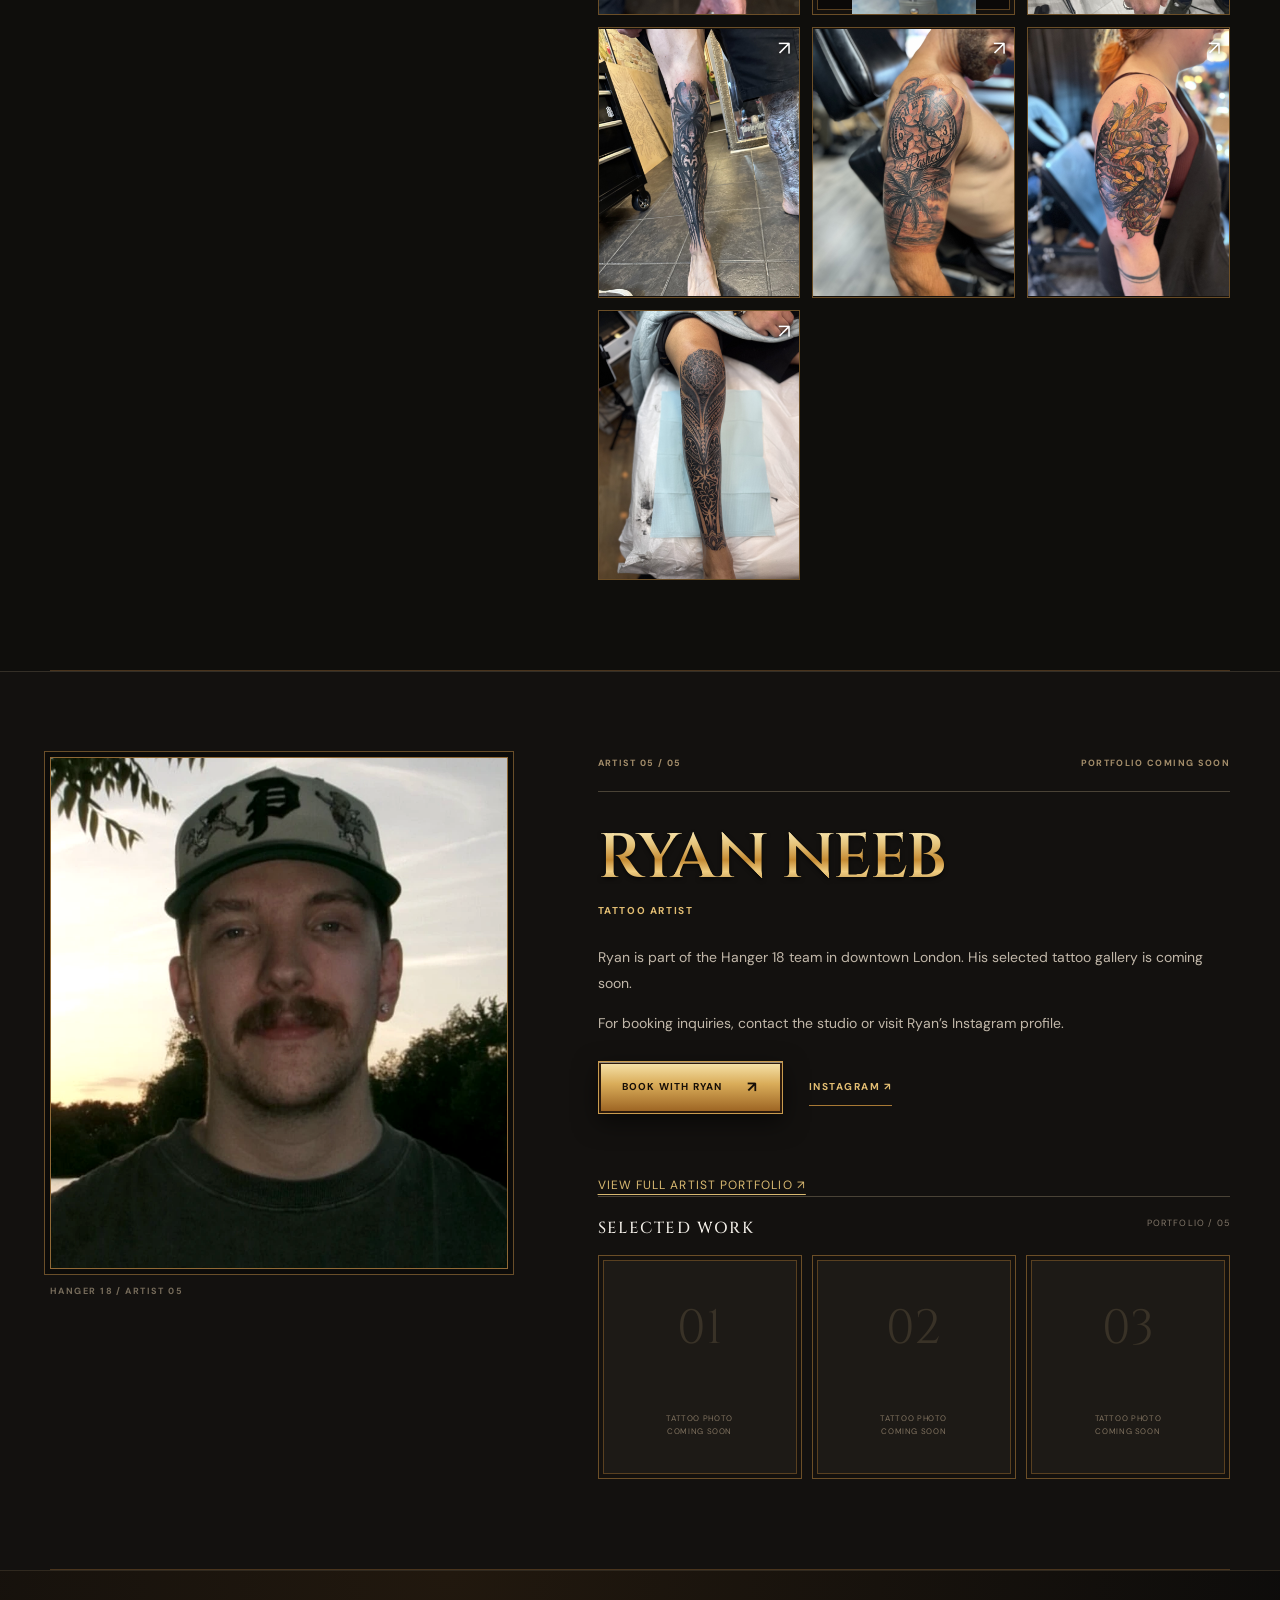
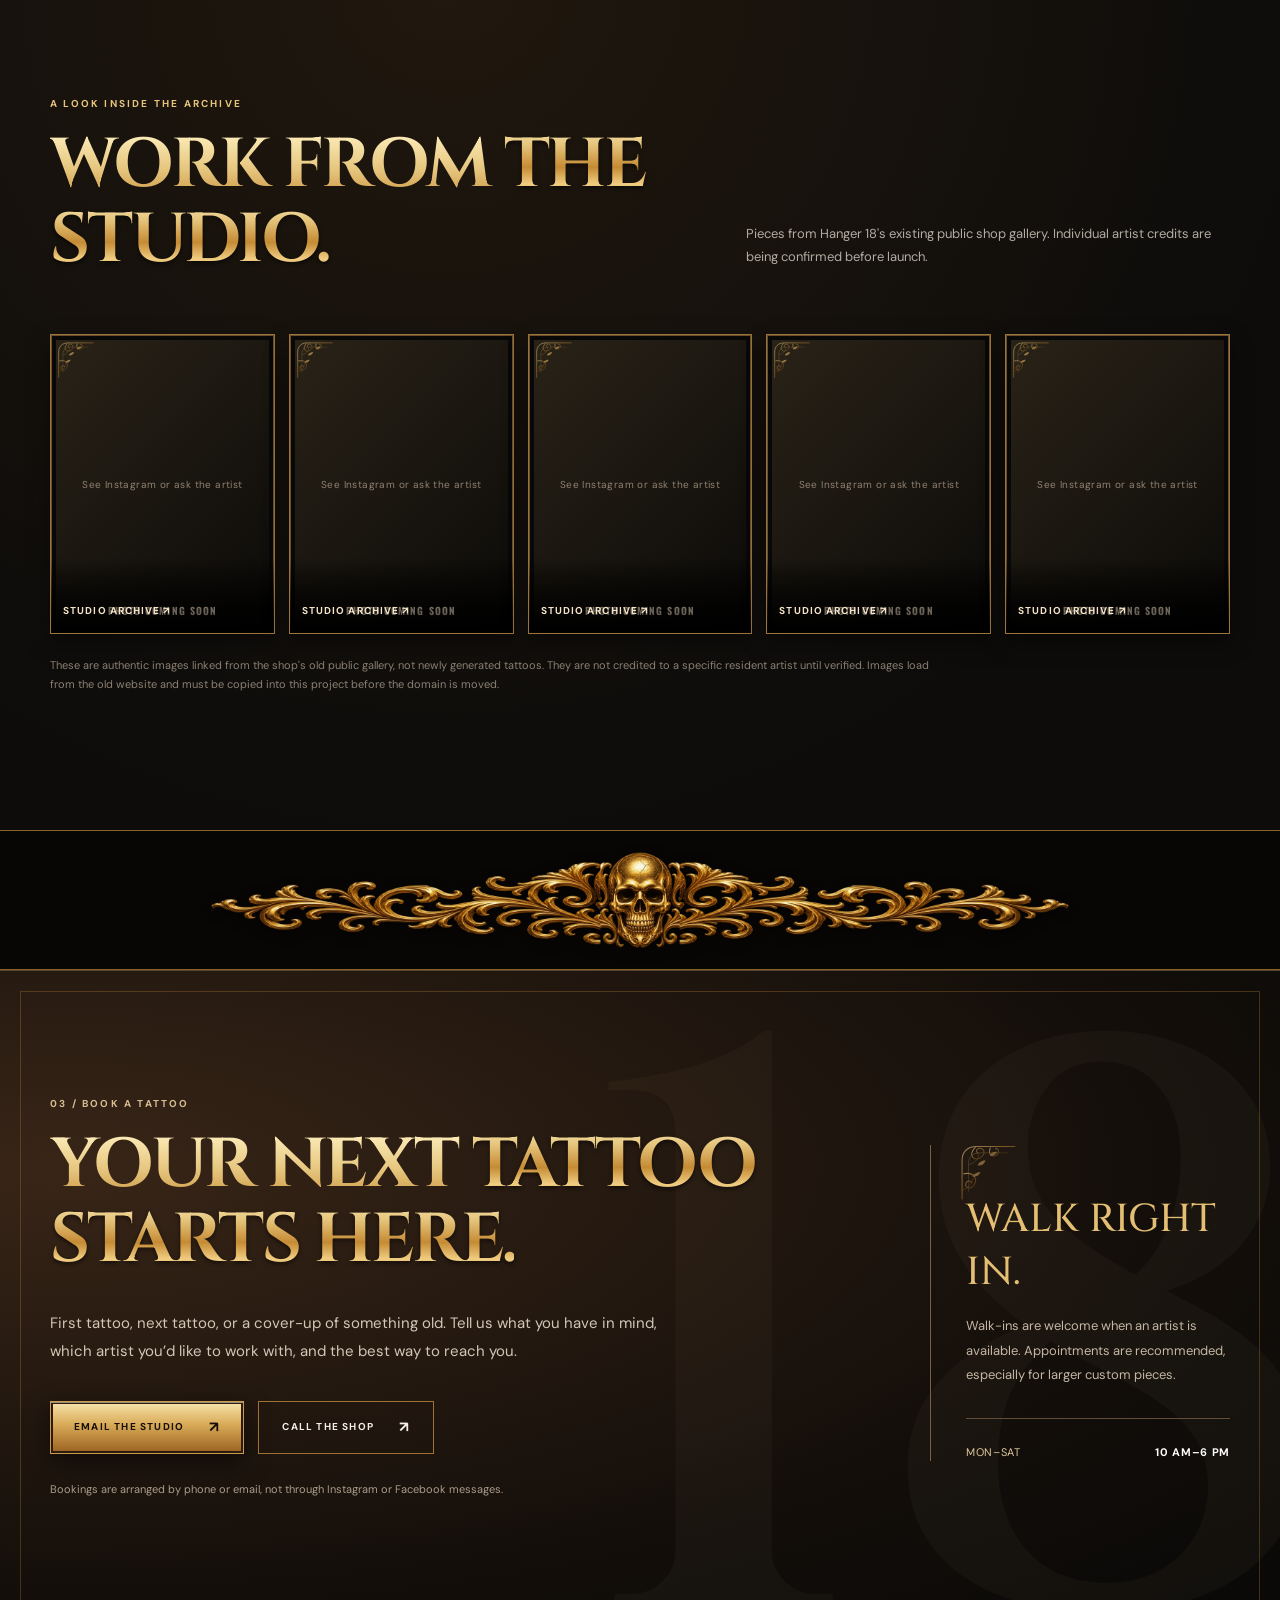
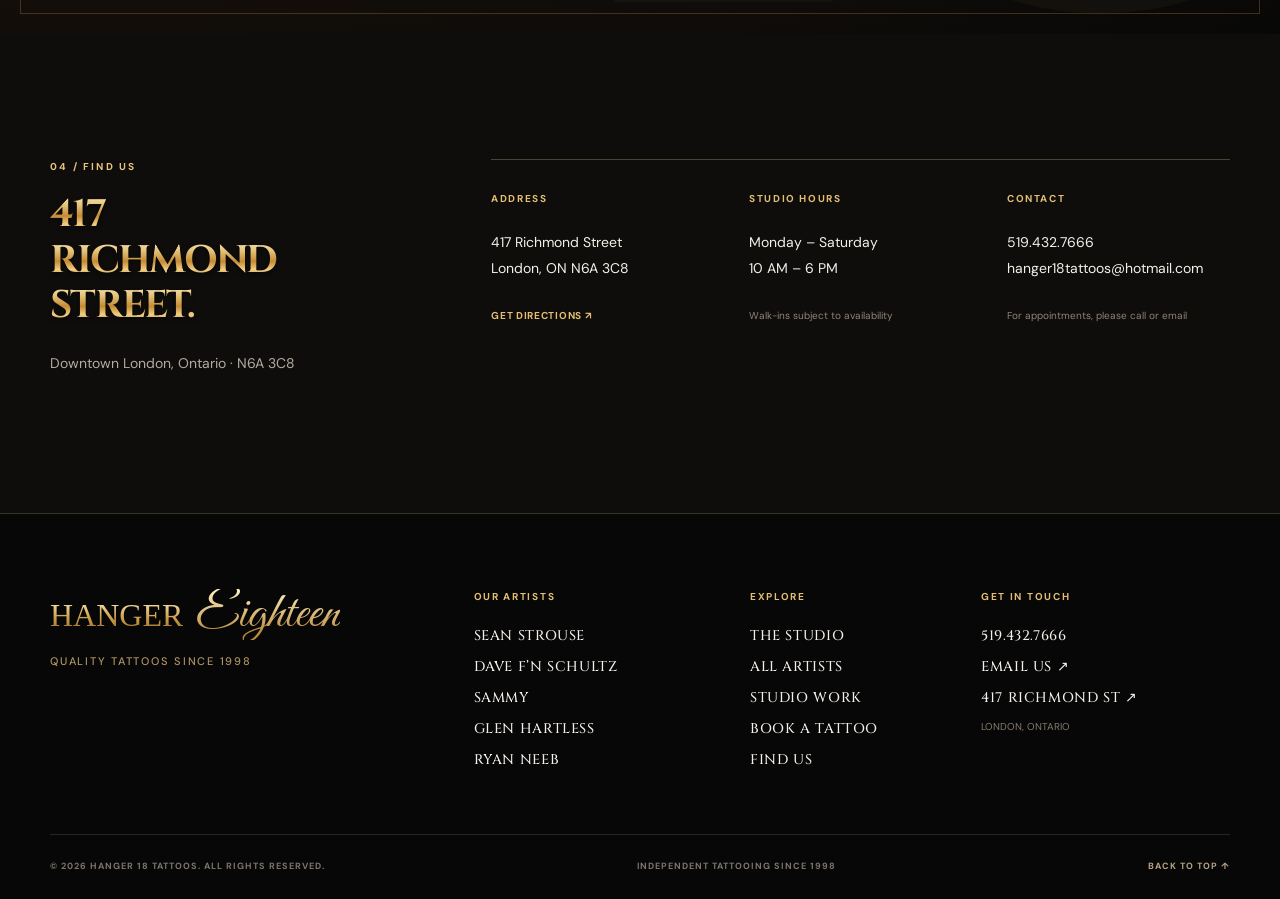
==== commit 3fea8019: "Add files via upload" ====
--- a/index.html
+++ b/index.html
@@ -4,7 +4,7 @@
   <meta charset="utf-8">
   <meta name="viewport" content="width=device-width, initial-scale=1">
   <meta name="theme-color" content="#0b0a09">
-  <meta name="site-build" content="hanger18-v22-approved-polish">
+  <meta name="site-build" content="hanger18-v23-approved-matte-and-wall-fix">
   <meta name="description" content="Hanger 18 Tattoos is a custom tattoo shop at 417 Richmond Street in downtown London, Ontario. Established in 1998. Explore our five tattoo artists and book by phone or email.">
   <meta property="og:title" content="Hanger 18 Tattoos | Est. 1998 | London, Ontario">
   <meta property="og:description" content="London's oldest owner-operated tattoo studio. Meet our artists and get tattooed with us.">
@@ -35,6 +35,7 @@
   <link rel="stylesheet" href="v20-artist-cards.css?v=20">
   <link rel="stylesheet" href="v21-final.css?v=21">
   <link rel="stylesheet" href="v22-polish.css?v=22">
+  <link rel="stylesheet" href="v23-final-fixes.css?v=23">
   <script src="site-data.js?v=21" defer></script>
   <script src="app.js?v=21" defer></script>
   <script type="application/ld+json">
@@ -47,8 +48,8 @@
       "name": "Hanger 18 Tattoos",
       "url": "https://hanger18tattoos.github.io/",
       "description": "Owner-operated custom tattoo studio founded by Sean Strouse in 1998 in downtown London, Ontario.",
-      "image": "https://hanger18tattoos.github.io/assets/v21-storefront-flat-sign.webp",
-      "logo": "https://hanger18tattoos.github.io/assets/v11-header-logo.webp",
+      "image": "https://hanger18tattoos.github.io/assets/v23-storefront-wall-restored.webp",
+      "logo": "https://hanger18tattoos.github.io/assets/v23-official-header-logo-clean.png",
       "telephone": "+1-519-432-7666",
       "email": "hanger18tattoos@hotmail.com",
       "address": {
@@ -134,7 +135,7 @@
       "about": {
         "@id": "https://hanger18tattoos.github.io/#shop"
       },
-      "primaryImageOfPage": "https://hanger18tattoos.github.io/assets/v21-storefront-flat-sign.webp"
+      "primaryImageOfPage": "https://hanger18tattoos.github.io/assets/v23-storefront-wall-restored.webp"
     }
   ]
 }
@@ -147,7 +148,7 @@
   </div>
   <header class="site-header" id="top">
     <div class="nav-shell">
-      <a class="wordmark v13-wordmark v19-header-logo" href="#top" aria-label="Hanger 18 Tattoos, London Ontario, home"><img src="assets/v11-header-logo.webp" alt="Hanger 18 Tattoos logo" width="244" height="106"><span class="sr-only">Hanger 18 Tattoos</span></a>
+      <a class="wordmark v13-wordmark v19-header-logo" href="#top" aria-label="Hanger 18 Tattoos, London Ontario, home"><img src="assets/v23-official-header-logo-clean.png" alt="Hanger 18 Tattoos logo" width="244" height="106"><span class="sr-only">Hanger 18 Tattoos</span></a>
       <button class="menu-toggle" id="menu-toggle" type="button" aria-controls="main-nav" aria-expanded="false" aria-label="Open navigation"><span></span><span></span><span></span></button>
       <nav class="main-nav" id="main-nav" aria-label="Main navigation">
         <a href="#studio">THE STUDIO</a>
@@ -165,7 +166,7 @@
       <div class="v13-hero-left v15-framed-intro">
         <span class="v15-corner v15-corner-left" aria-hidden="true"></span><span class="v15-corner v15-corner-right" aria-hidden="true"></span>
         <h1 class="sr-only" id="hero-title">Hanger 18 Tattoos — London's oldest owner-operated tattoo studio</h1>
-        <img class="v13-hero-lettering" src="assets/v13-approved-gold-lettering.webp" alt="" width="763" height="462" fetchpriority="high">
+        <img class="v13-hero-lettering" src="assets/v23-approved-lettering-transparent.png" alt="" width="763" height="462" fetchpriority="high">
         <p class="hero-description">Founded by Sean Strouse in 1998. Custom tattoos, experienced artists, and a welcoming studio in the heart of downtown London.</p>
         <div class="hero-actions v13-hero-actions">
           <a class="button button-gold" href="#artists">MEET OUR ARTISTS <span aria-hidden="true">↗</span></a>
@@ -173,7 +174,7 @@
         </div>
       </div>
       <figure class="hero-photo v13-storefront">
-        <img src="assets/v21-storefront-flat-sign.webp" alt="Hanger 18 Tattoos storefront design, with three warm overhead lights, red bay windows and 417 above the door" width="824" height="676" fetchpriority="high">
+        <img src="assets/v23-storefront-wall-restored.webp" alt="Hanger 18 Tattoos storefront design, with three warm overhead lights, red bay windows and 417 above the door" width="824" height="676" fetchpriority="high">
       </figure>
     </section>
 
--- a/v23-final-fixes.css
+++ b/v23-final-fixes.css
@@ -0,0 +1,39 @@
+/* Hanger 18 V23: three approved corrections ONLY.
+   Source lettering has precisely the same text, gold texture and skull,
+   now with transparent matte so the original corner flourishes show. */
+.wordmark.v13-wordmark.v19-header-logo {
+  overflow:visible!important;
+  background:transparent!important;
+}
+.wordmark.v13-wordmark.v19-header-logo img {
+  object-fit:contain!important;
+  object-position:left center!important;
+  background:transparent!important;
+  mix-blend-mode:normal!important;
+  filter:drop-shadow(0 2px 3px rgba(0,0,0,.66))!important;
+  width:200px!important; max-width:200px!important;
+  height:140px!important; max-height:140px!important;
+}
+.v15-framed-intro { background:#030202!important; }
+.v15-framed-intro .v13-hero-lettering {
+  background:transparent!important;
+  position:relative!important;
+  z-index:2!important;
+  opacity:1!important;
+  mix-blend-mode:normal!important;
+  filter:drop-shadow(0px 2px 2px rgba(0,0,0,.22))!important;
+}
+.v15-framed-intro .v15-corner {
+  z-index:1!important;
+  opacity:1!important;
+}
+.v13-storefront img { object-position:center center!important; }
+/* Maintain full legibility and existing break ornament on phone/tablet. */
+@media (max-width:860px) {
+  .wordmark.v13-wordmark.v19-header-logo img {width:148px!important;max-width:148px!important;height:104px!important;max-height:104px!important;}
+  .v15-framed-intro .v13-hero-lettering{width:100%!important;height:auto!important;}
+}
+
+@media (max-width:560px) {
+  .wordmark.v13-wordmark.v19-header-logo img {width:122px!important;max-width:122px!important;height:86px!important;max-height:86px!important;}
+}
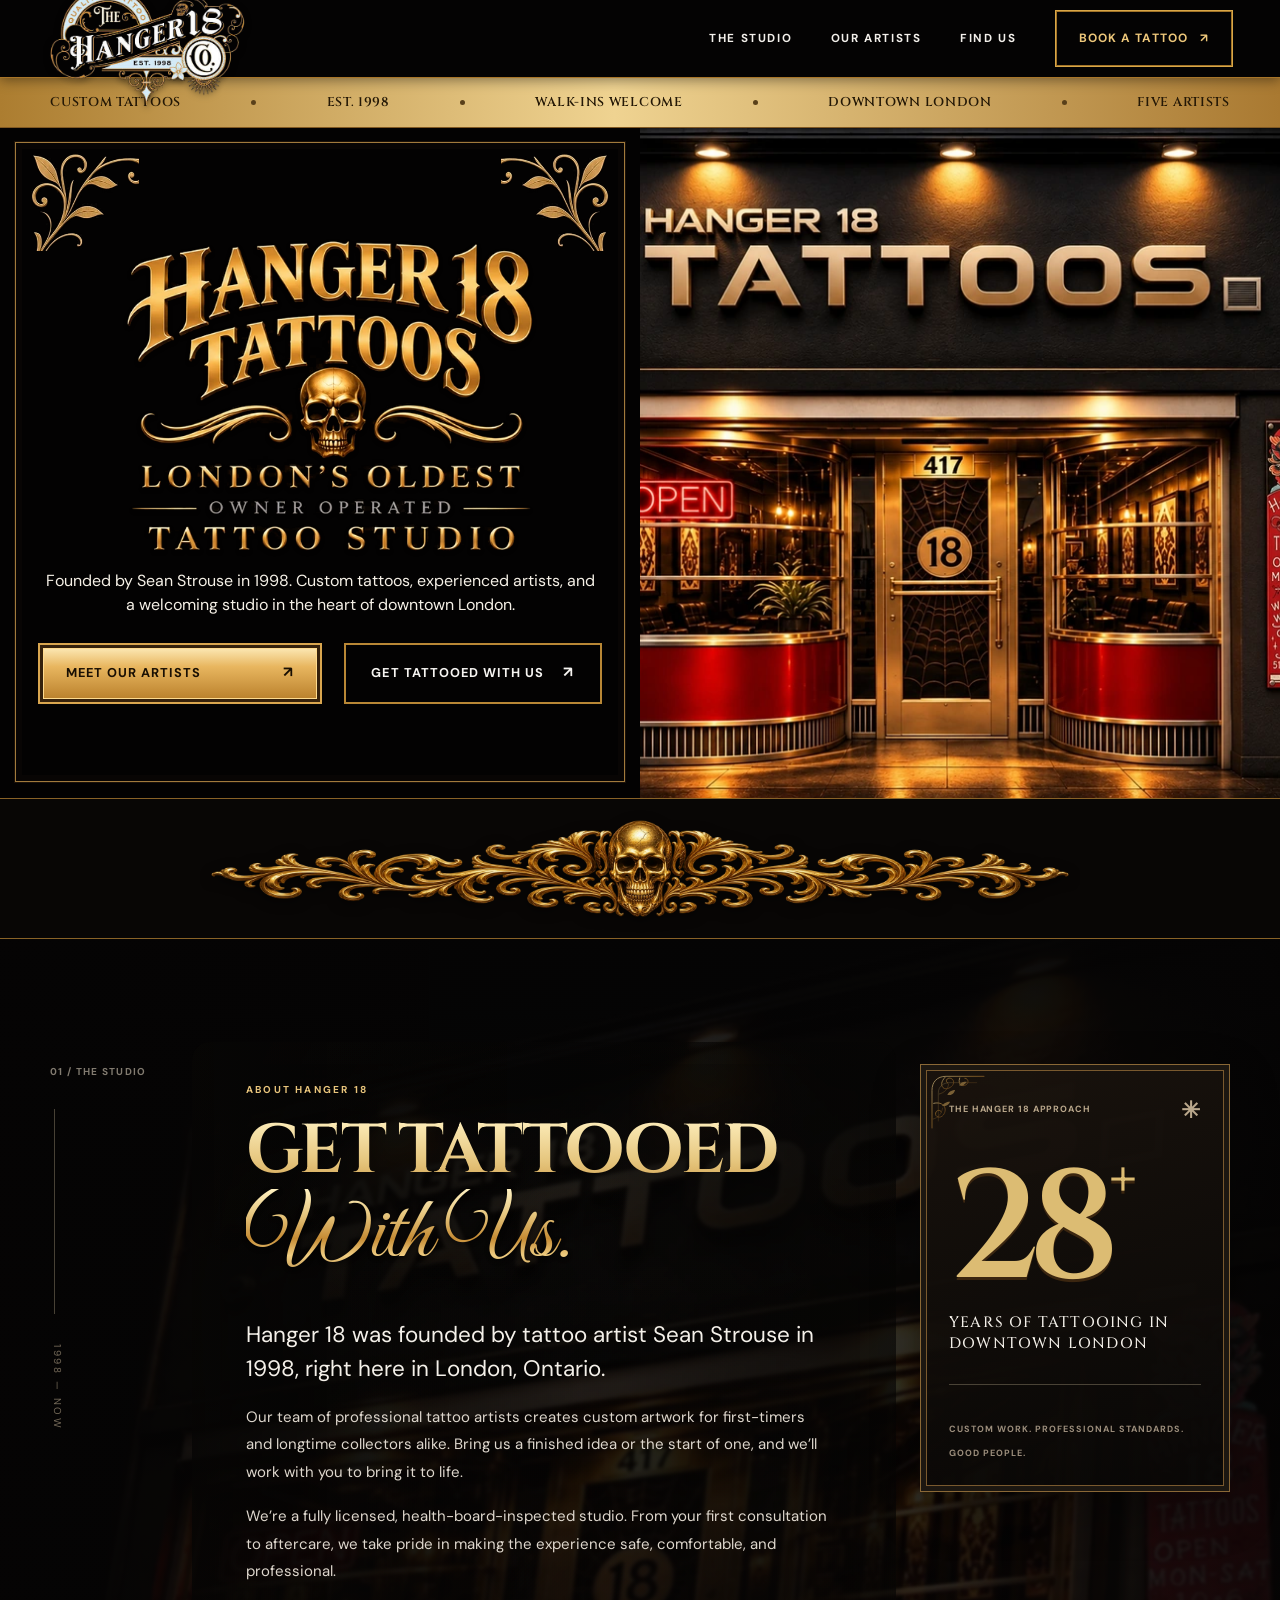
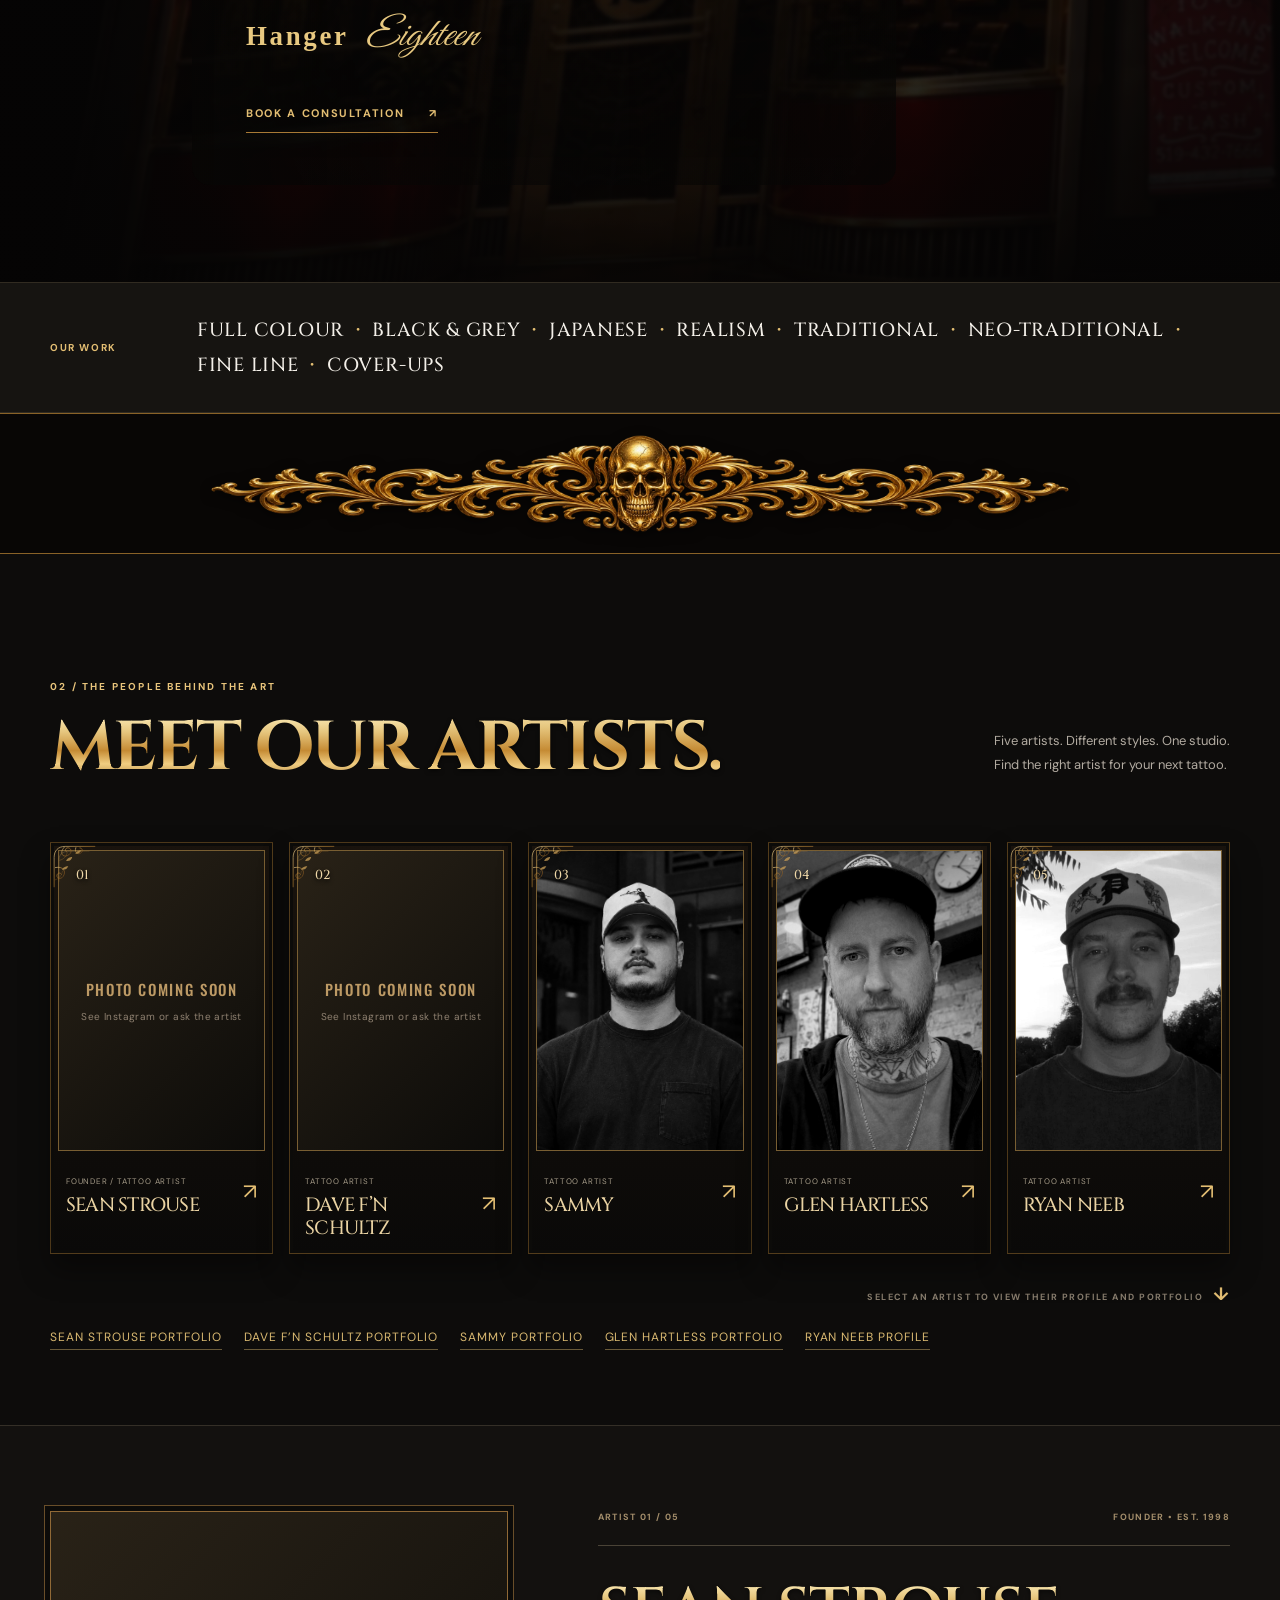
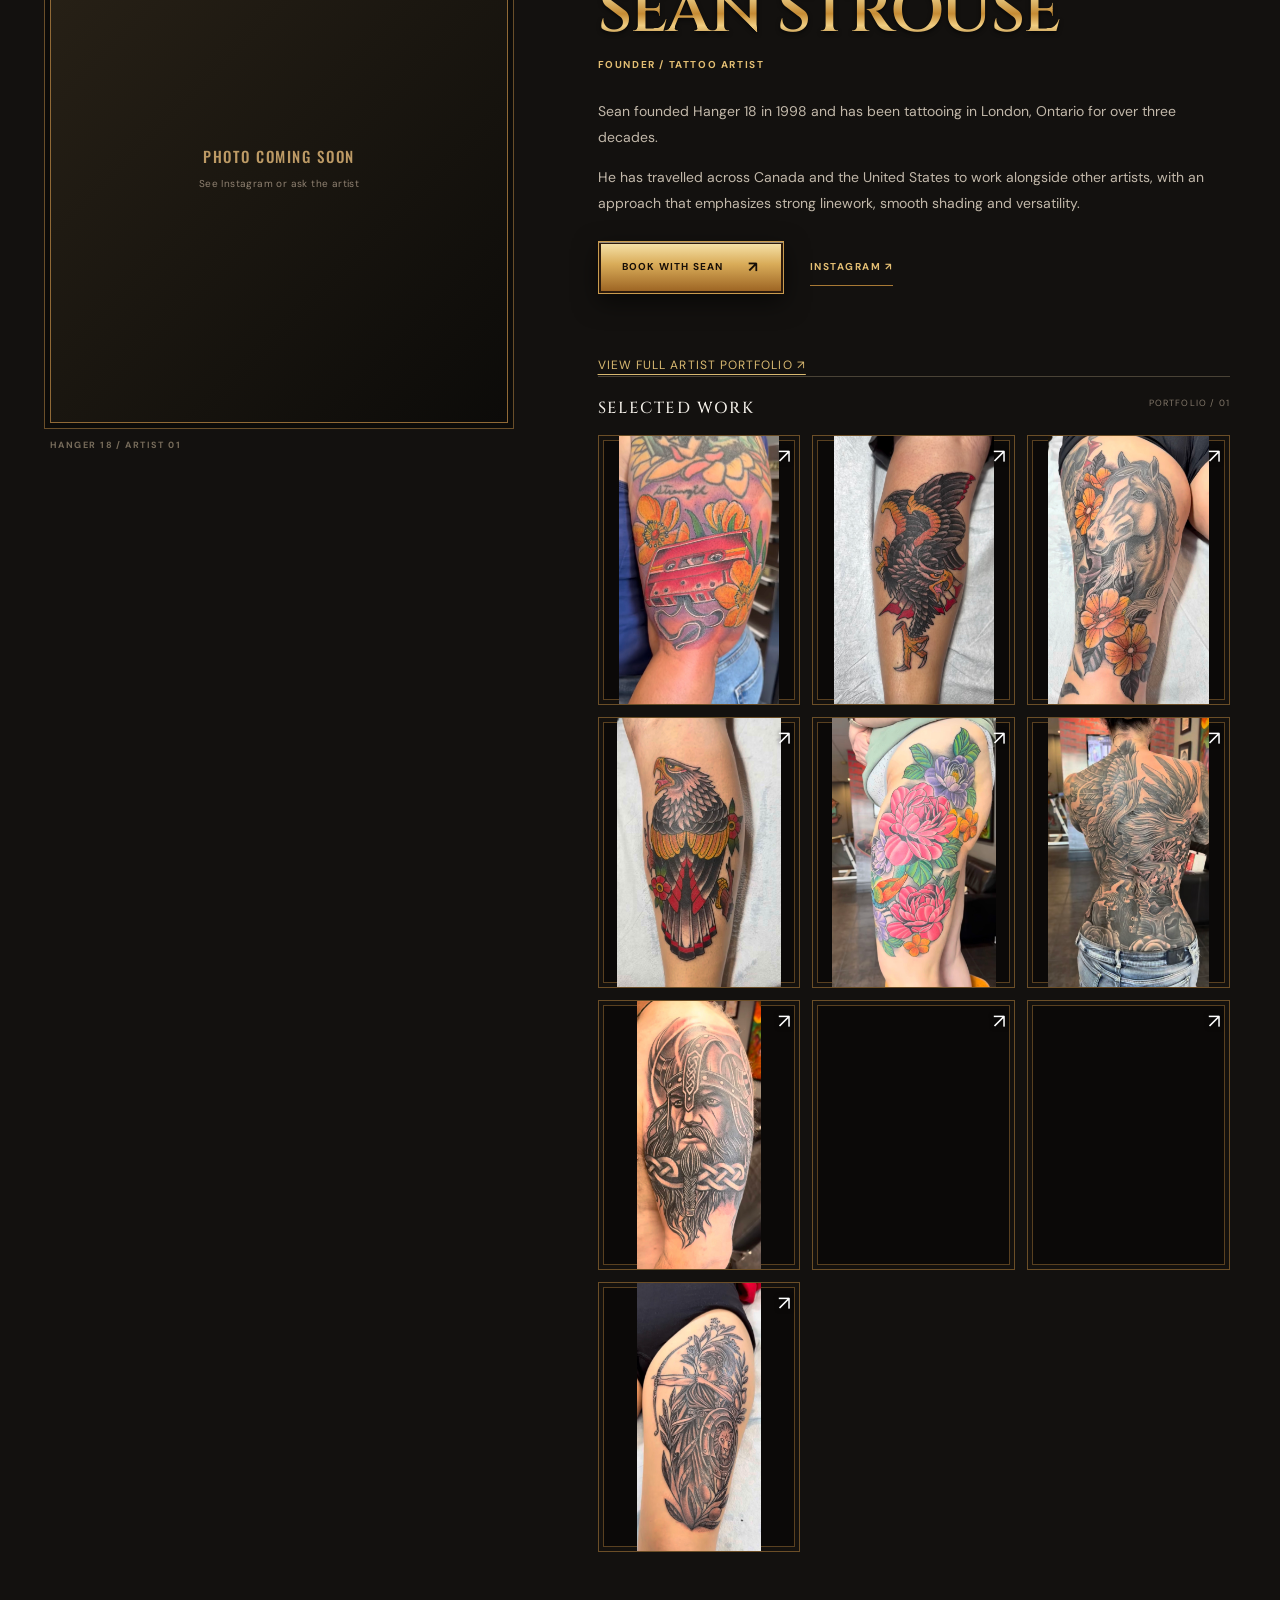
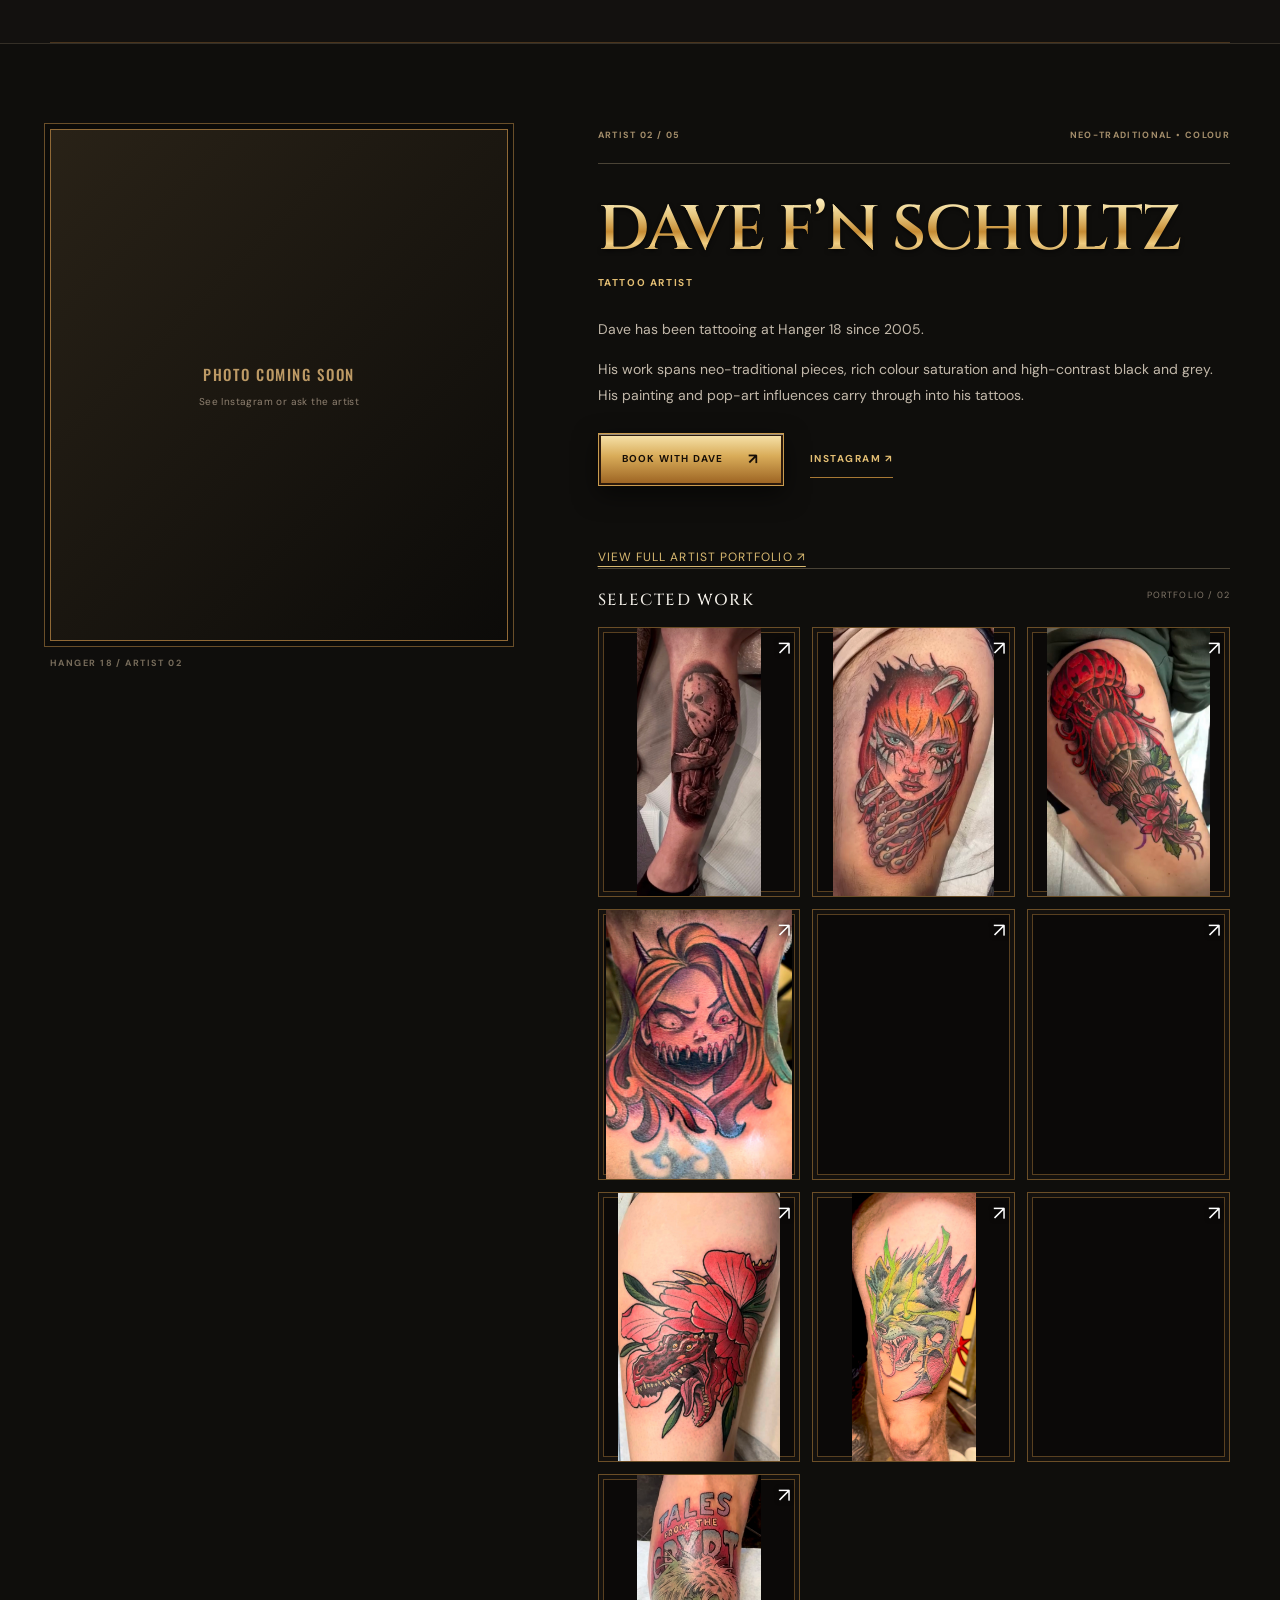
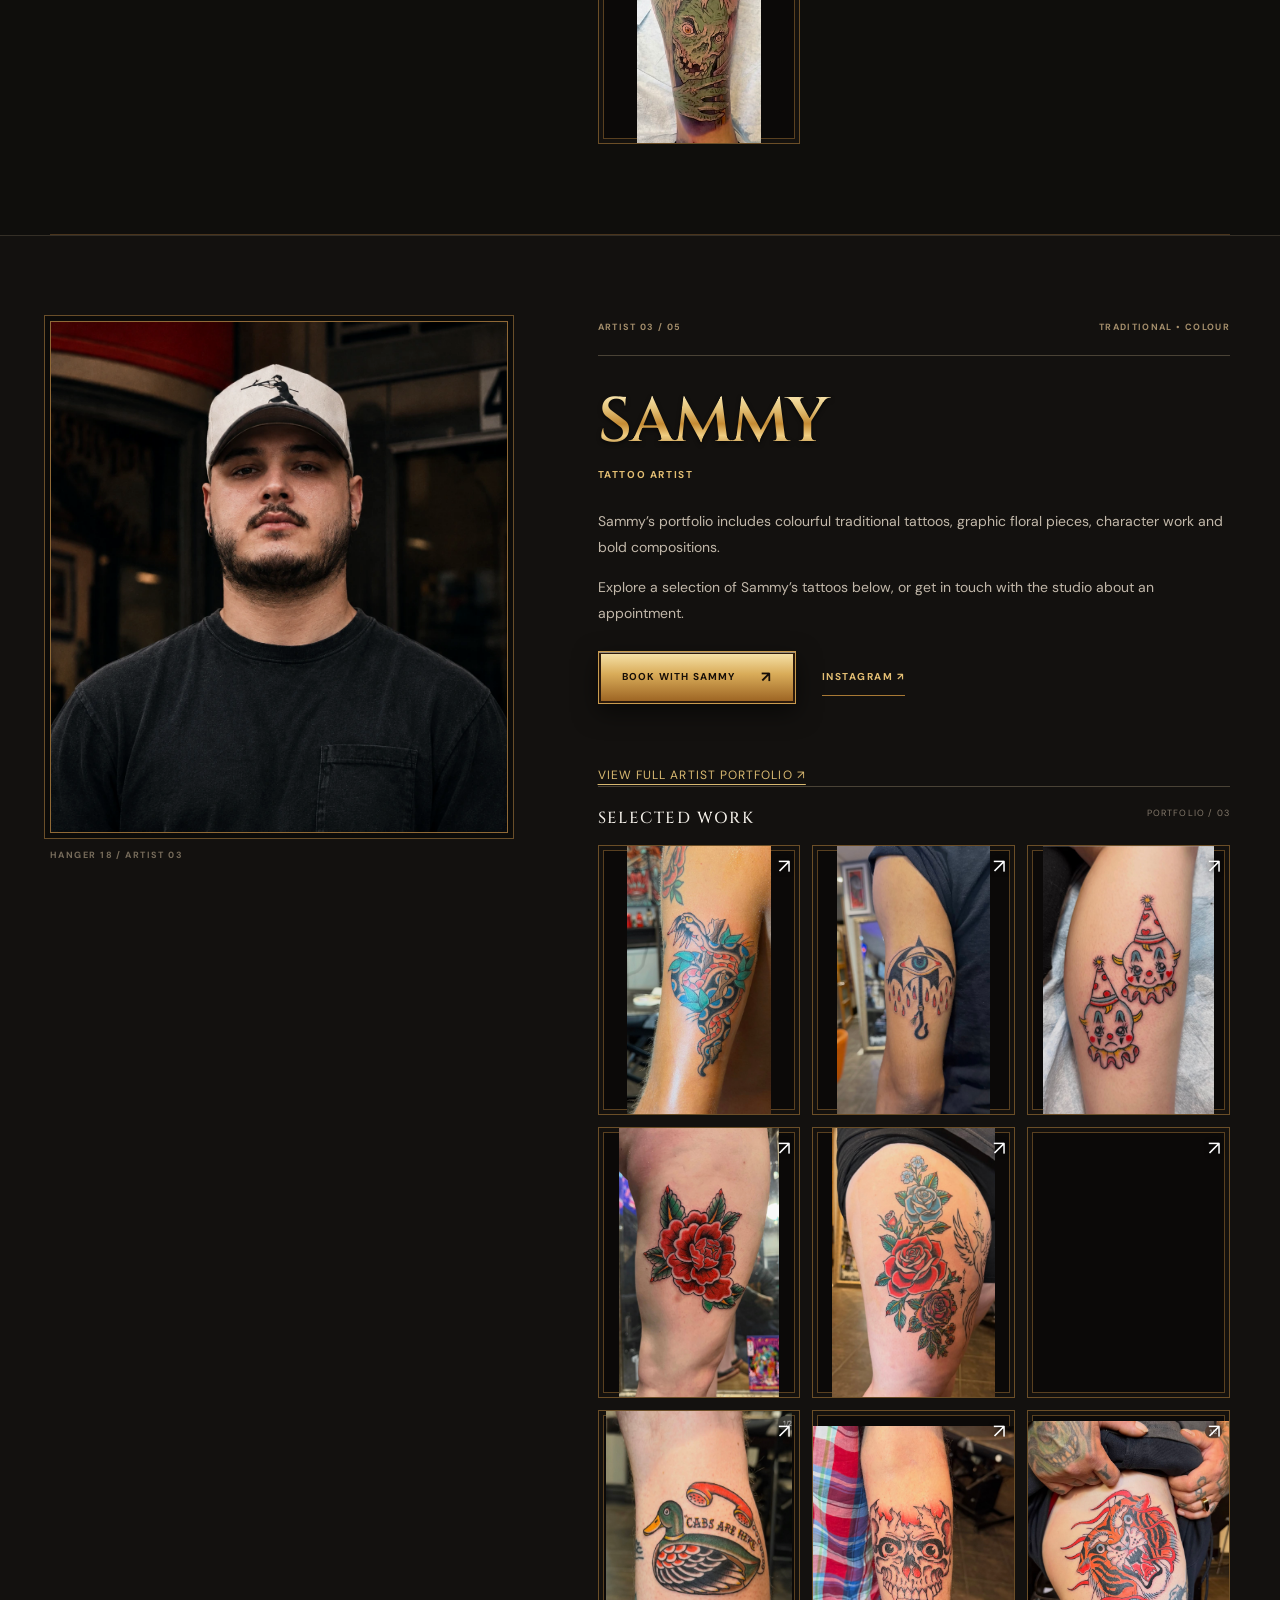
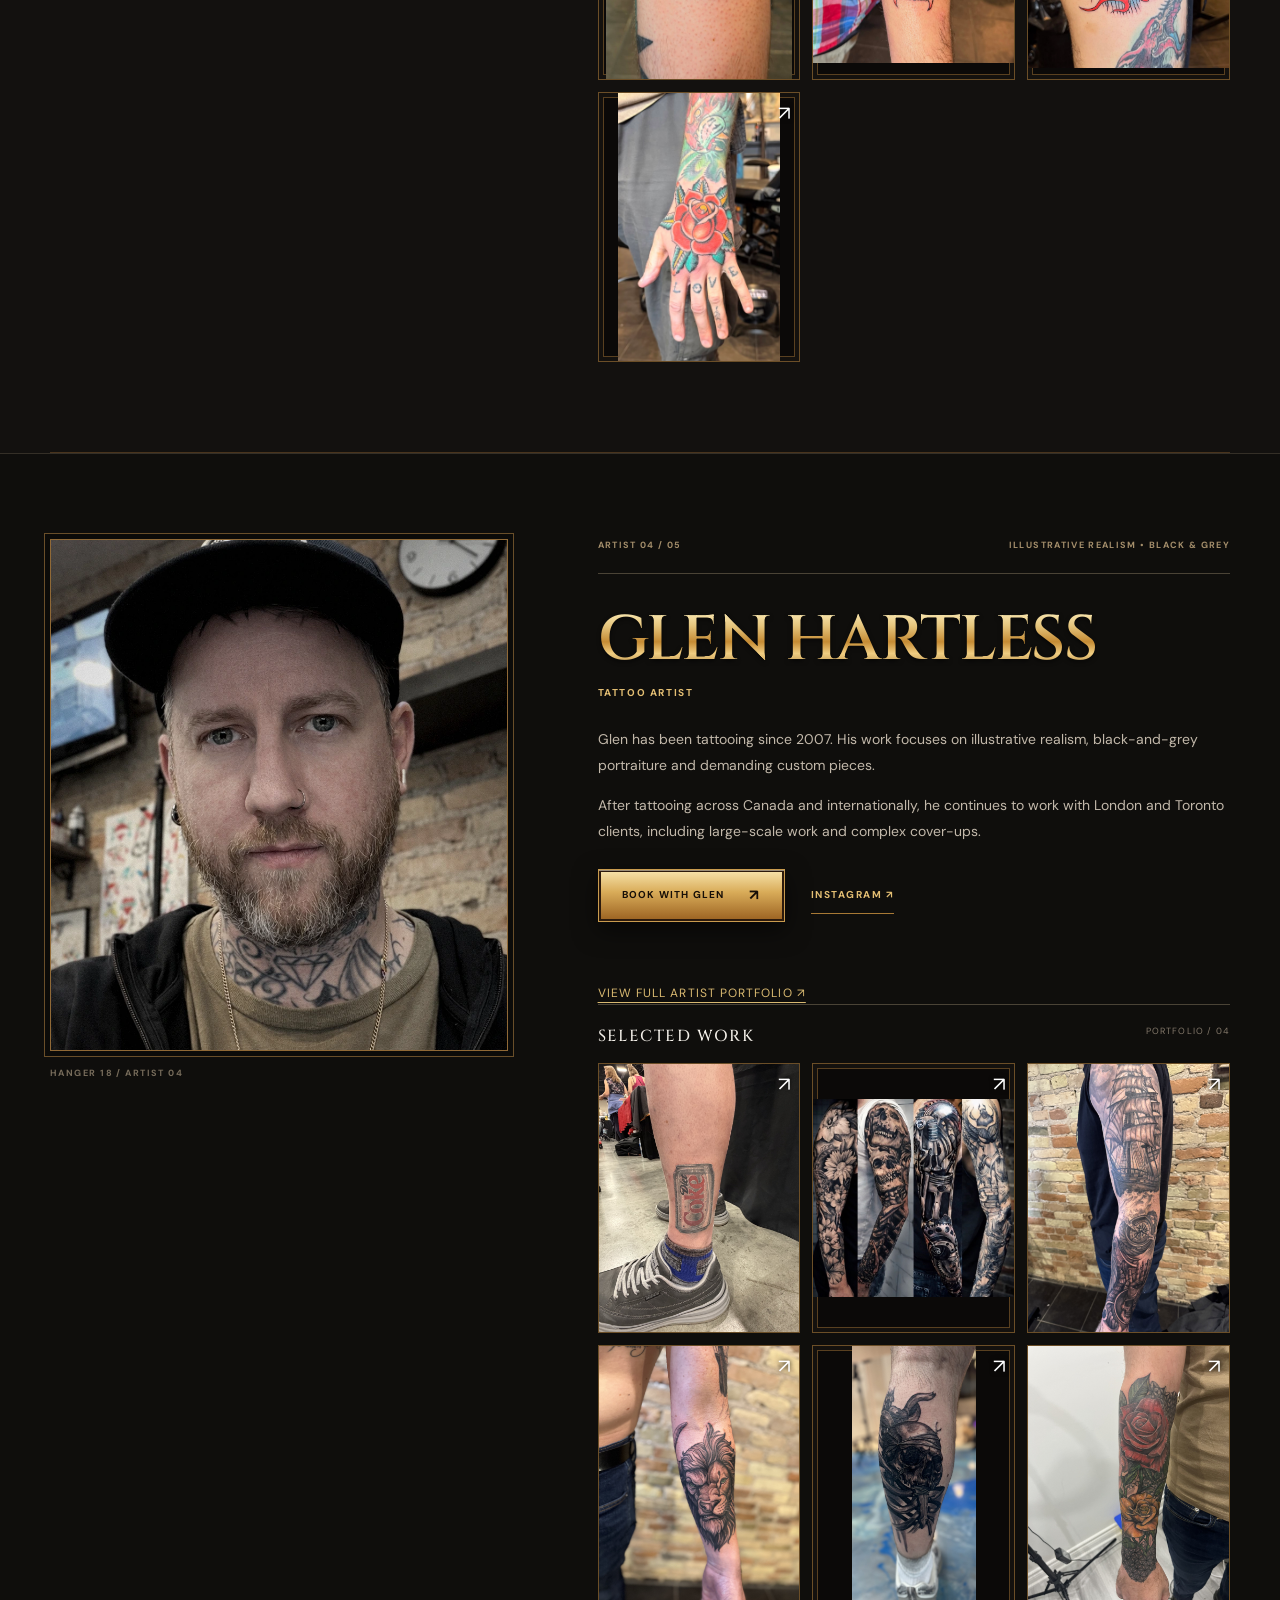
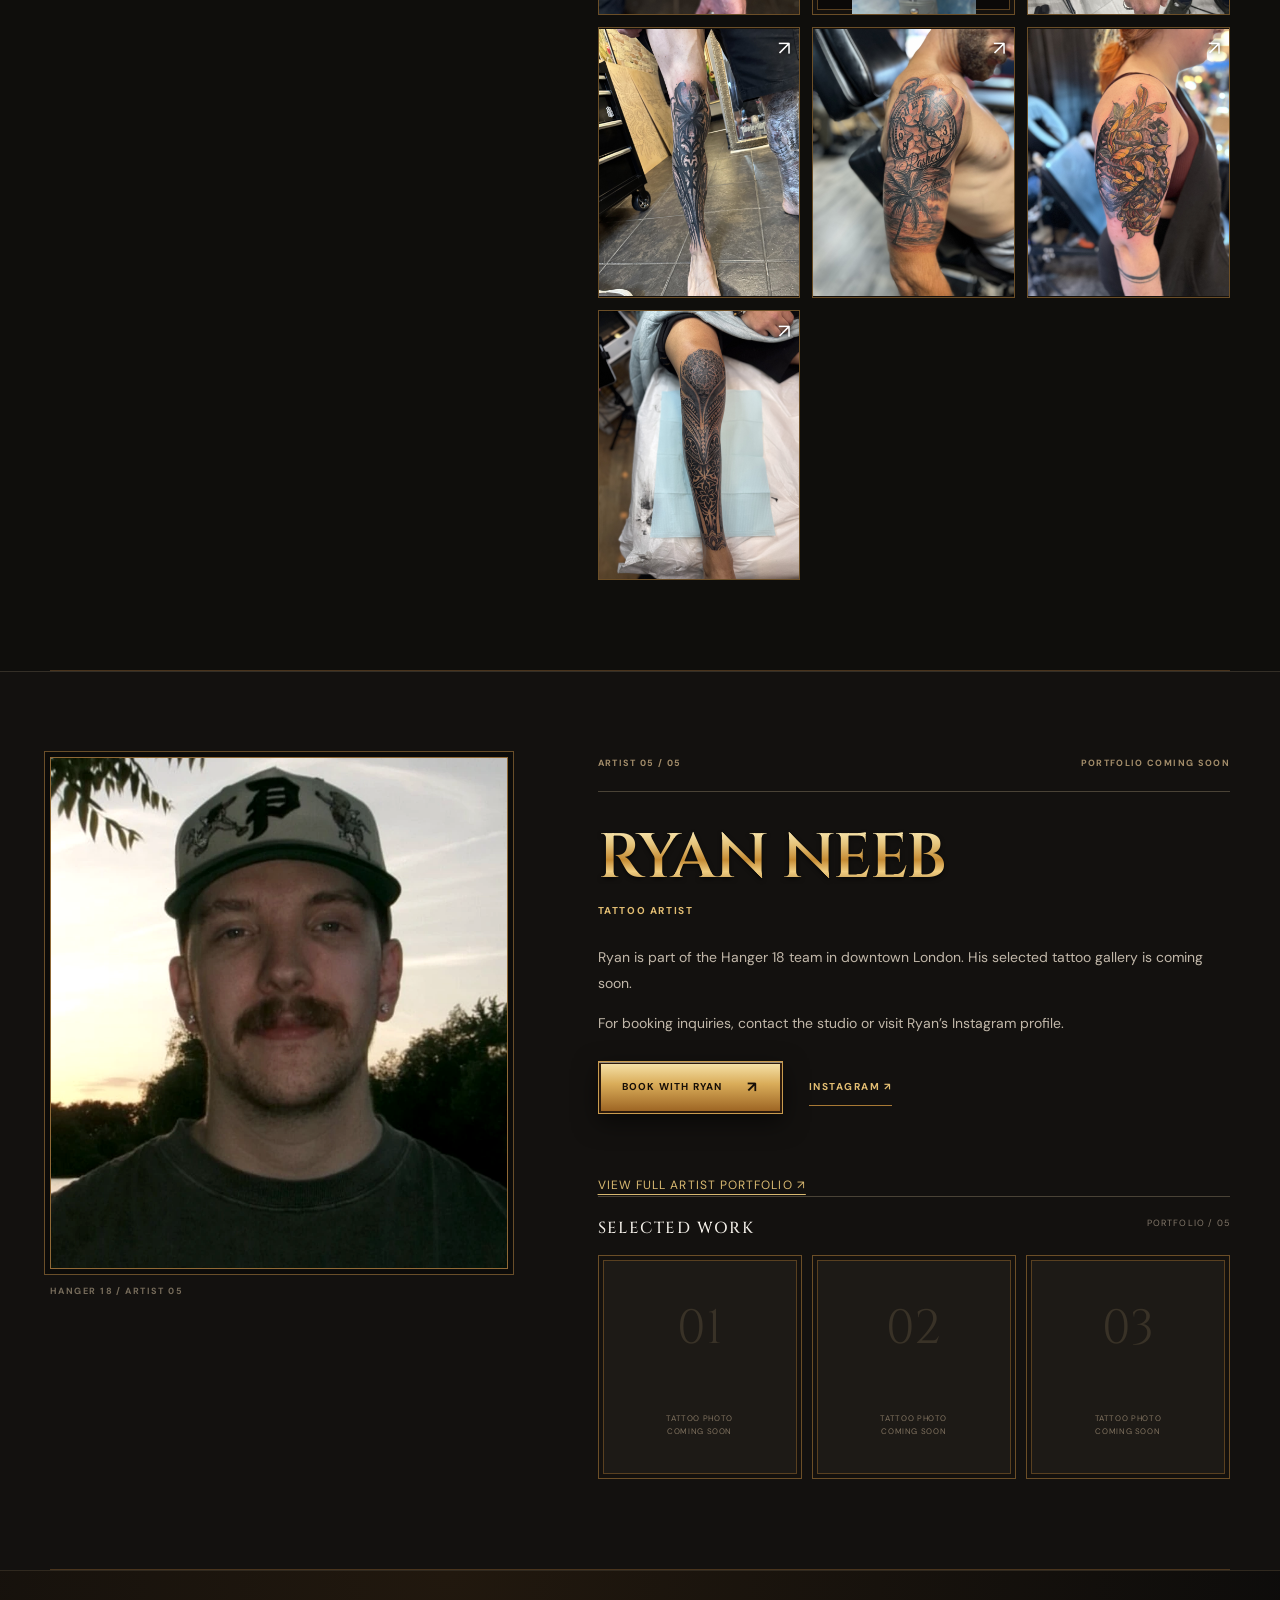
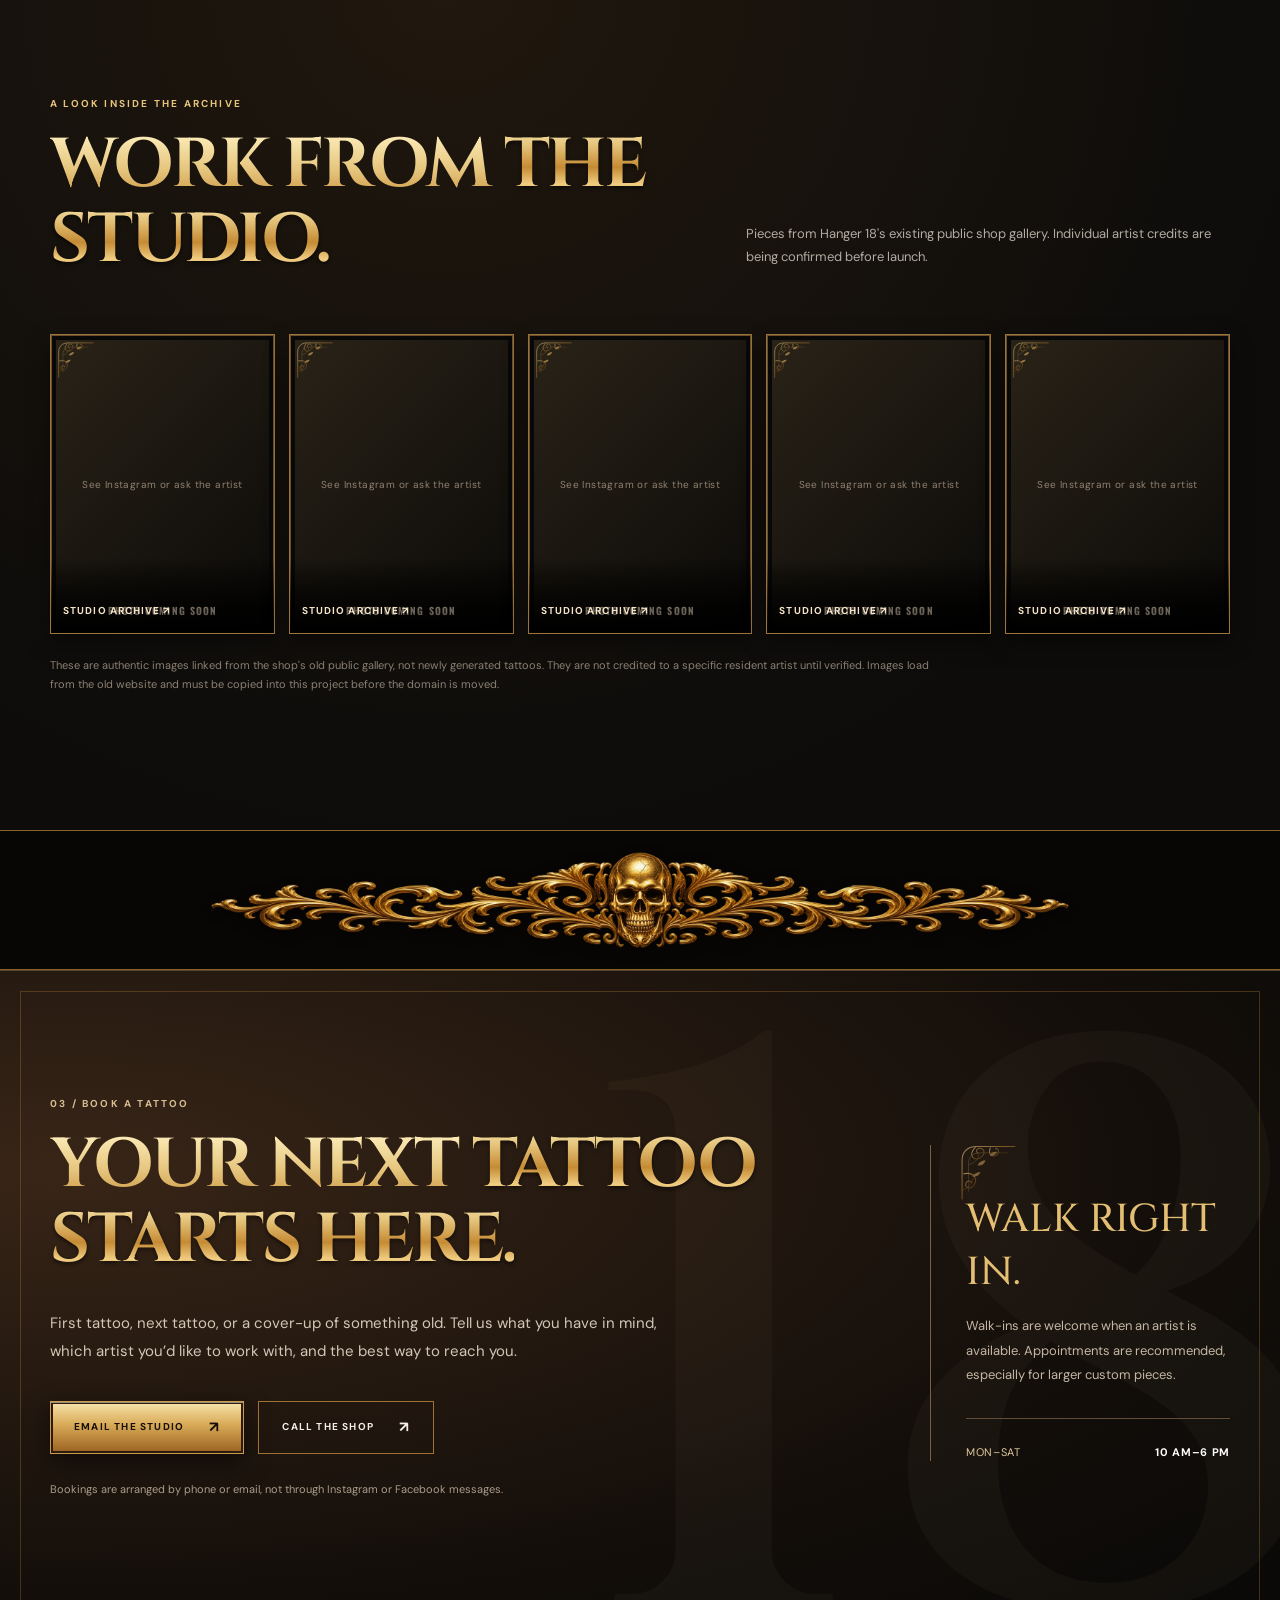
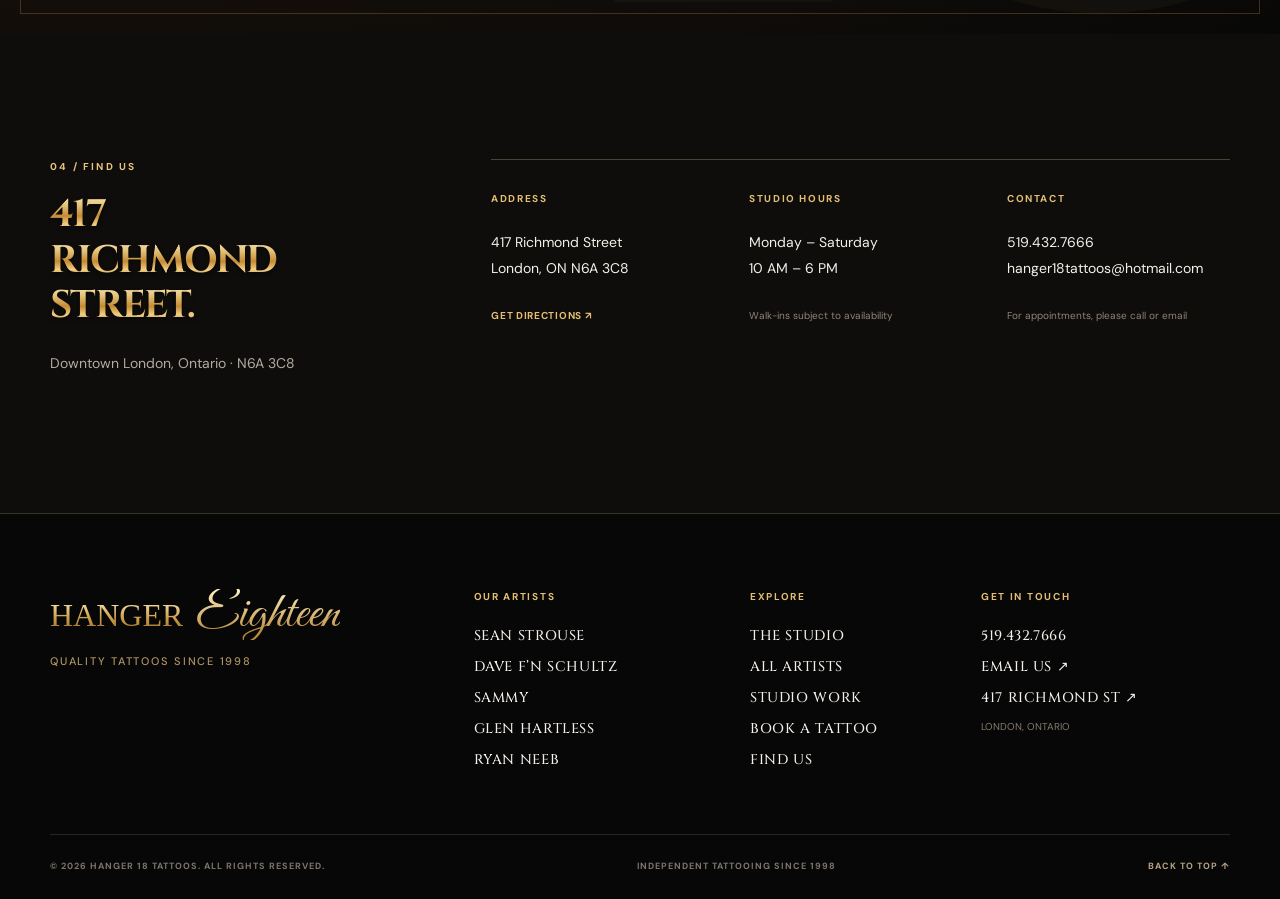
==== commit 1514bd57: "Add files via upload" ====
--- a/index.html
+++ b/index.html
@@ -48,7 +48,7 @@
       "name": "Hanger 18 Tattoos",
       "url": "https://hanger18tattoos.github.io/",
       "description": "Owner-operated custom tattoo studio founded by Sean Strouse in 1998 in downtown London, Ontario.",
-      "image": "https://hanger18tattoos.github.io/assets/v23-storefront-wall-restored.webp",
+      "image": "https://hanger18tattoos.github.io/assets/v24-storefront-approved-flat-sign.webp",
       "logo": "https://hanger18tattoos.github.io/assets/v23-official-header-logo-clean.png",
       "telephone": "+1-519-432-7666",
       "email": "hanger18tattoos@hotmail.com",
@@ -135,7 +135,7 @@
       "about": {
         "@id": "https://hanger18tattoos.github.io/#shop"
       },
-      "primaryImageOfPage": "https://hanger18tattoos.github.io/assets/v23-storefront-wall-restored.webp"
+      "primaryImageOfPage": "https://hanger18tattoos.github.io/assets/v24-storefront-approved-flat-sign.webp"
     }
   ]
 }
@@ -174,7 +174,7 @@
         </div>
       </div>
       <figure class="hero-photo v13-storefront">
-        <img src="assets/v23-storefront-wall-restored.webp" alt="Hanger 18 Tattoos storefront design, with three warm overhead lights, red bay windows and 417 above the door" width="824" height="676" fetchpriority="high">
+        <img src="assets/v24-storefront-approved-flat-sign.webp" alt="Hanger 18 Tattoos storefront design, with three warm overhead lights, red bay windows and 417 above the door" width="824" height="676" fetchpriority="high">
       </figure>
     </section>
 
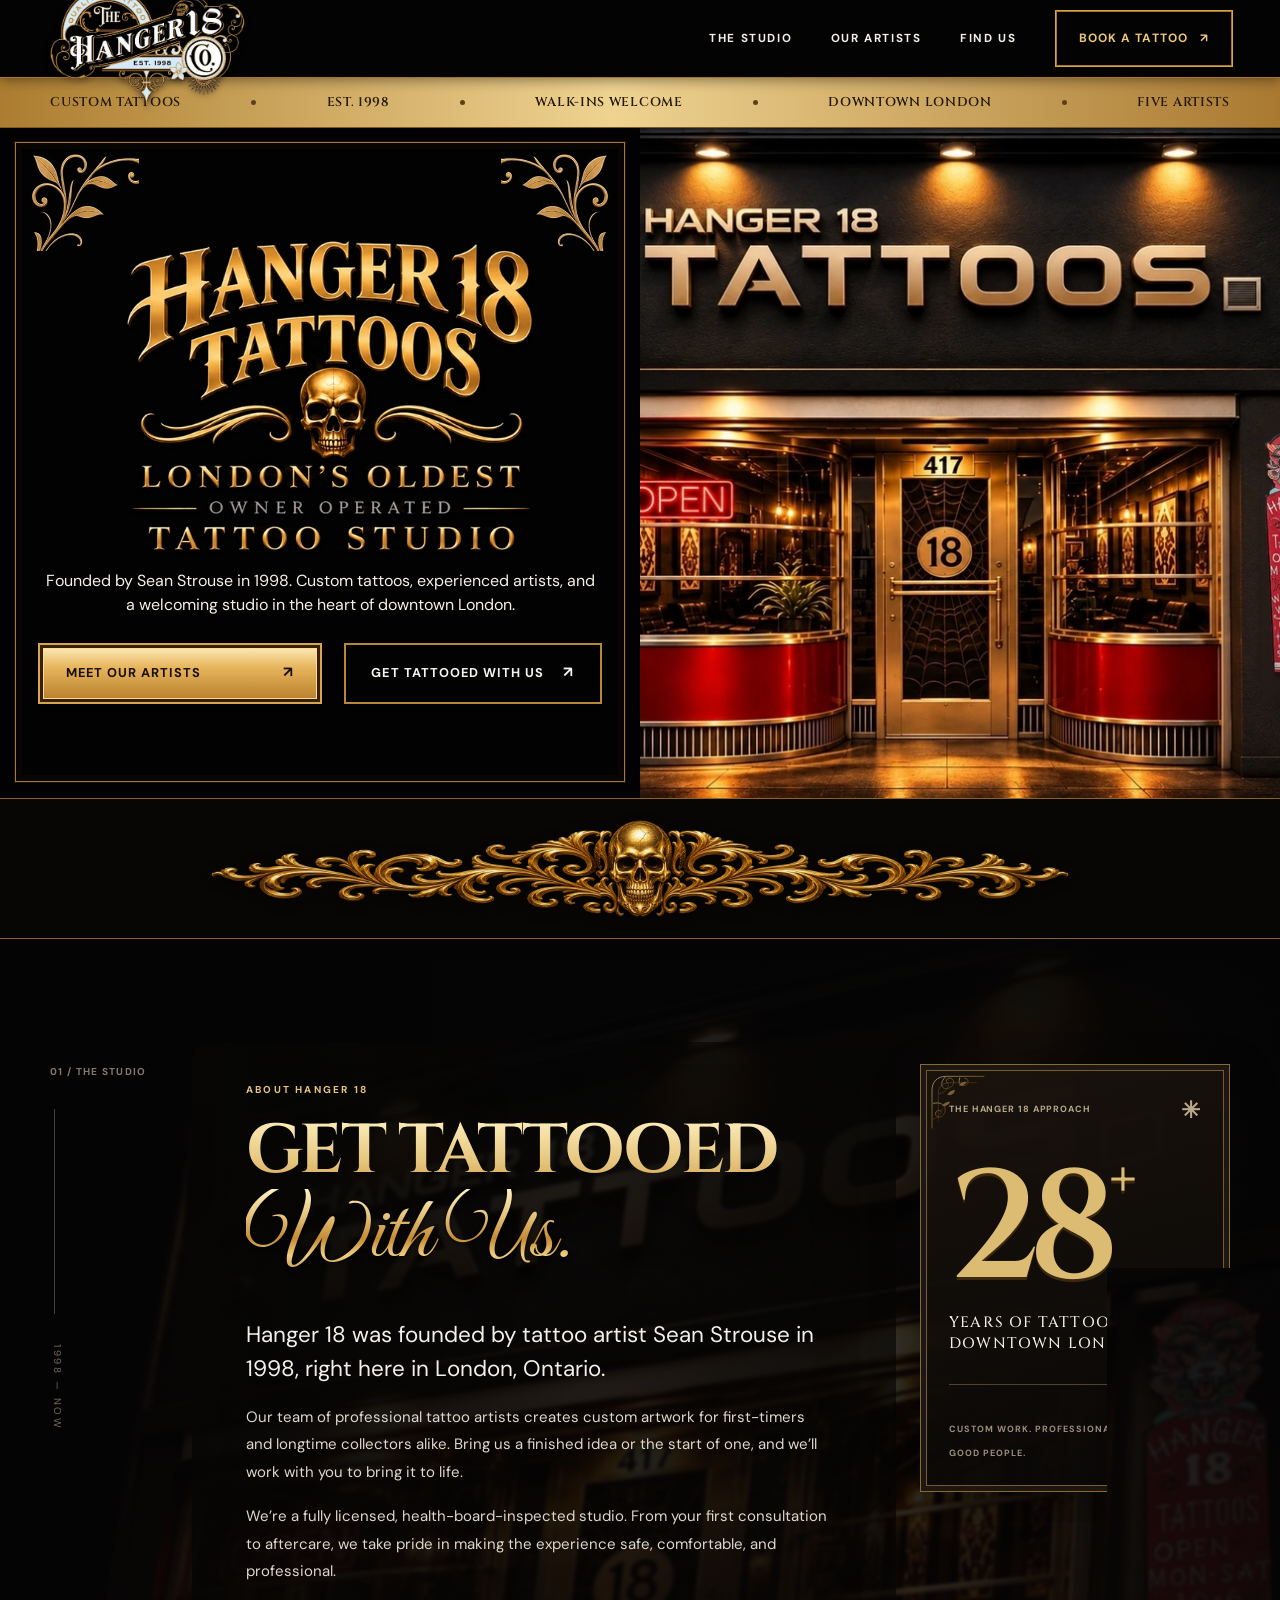
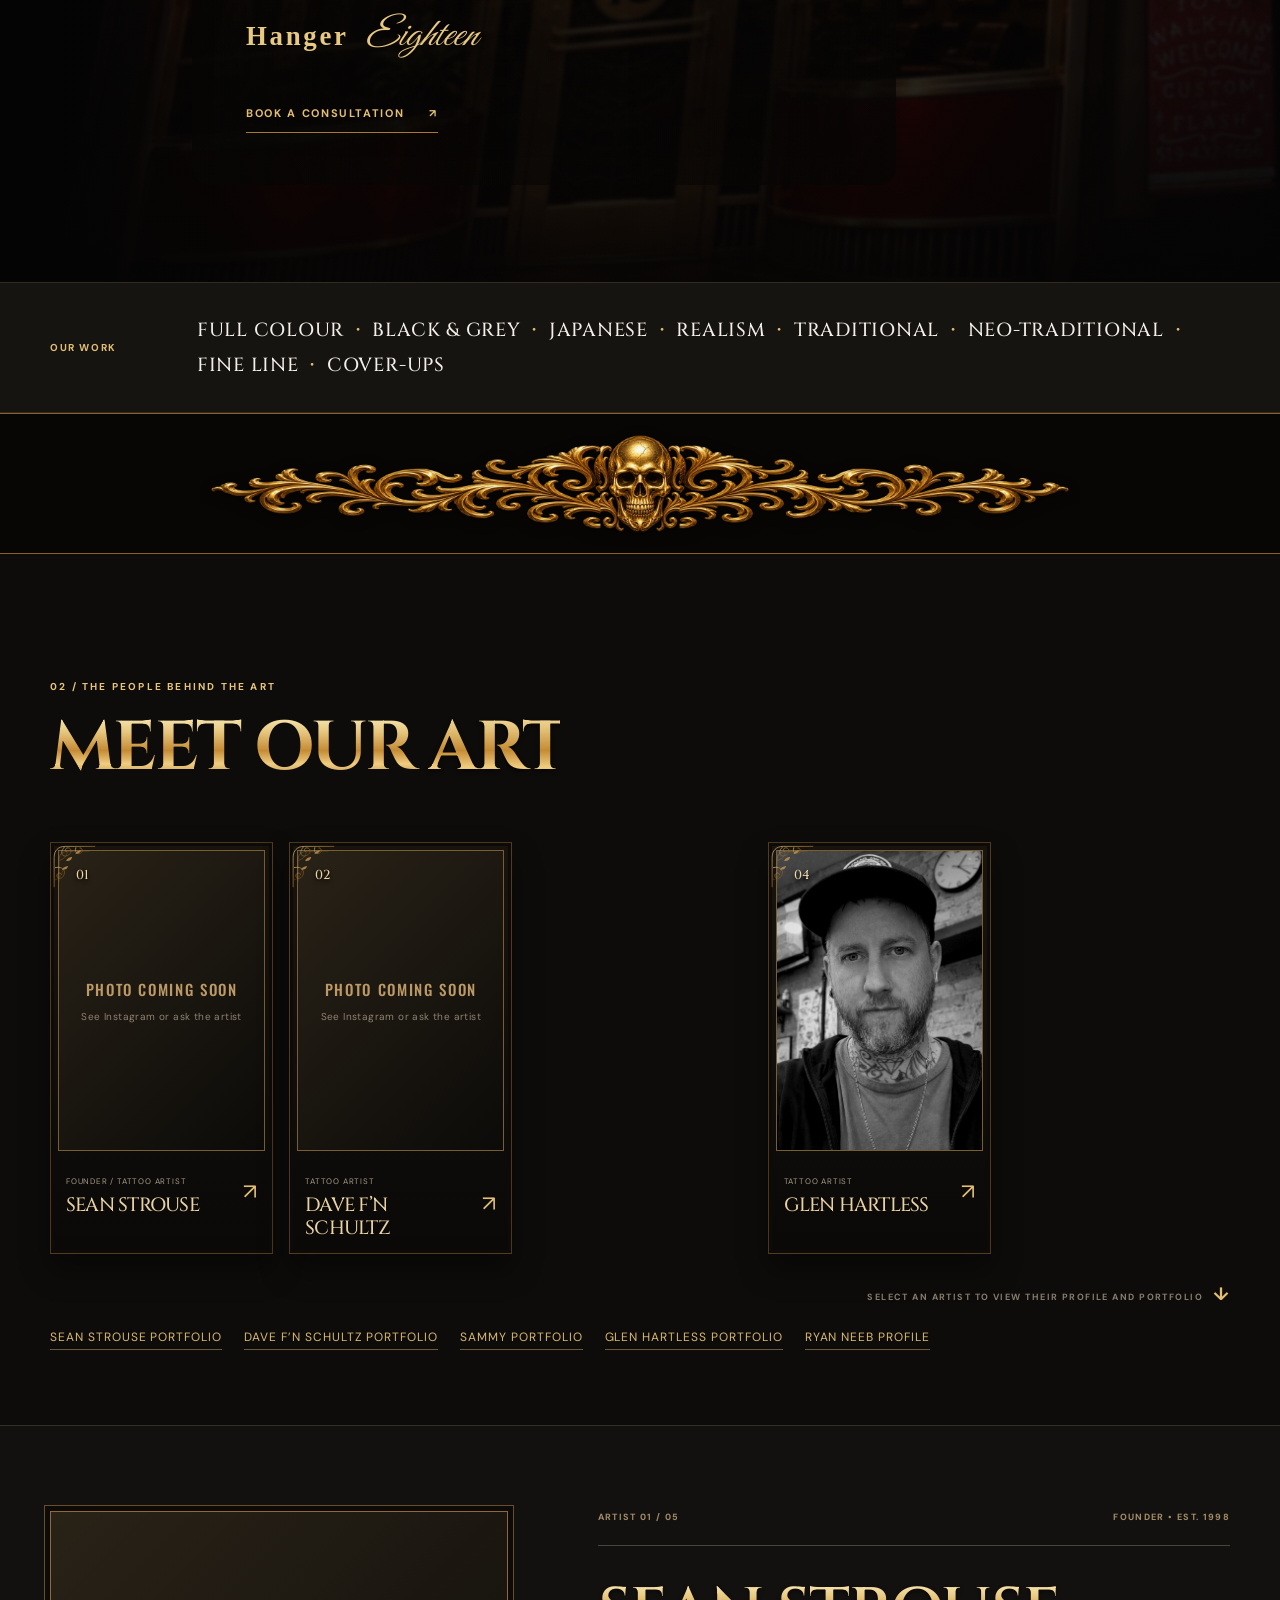
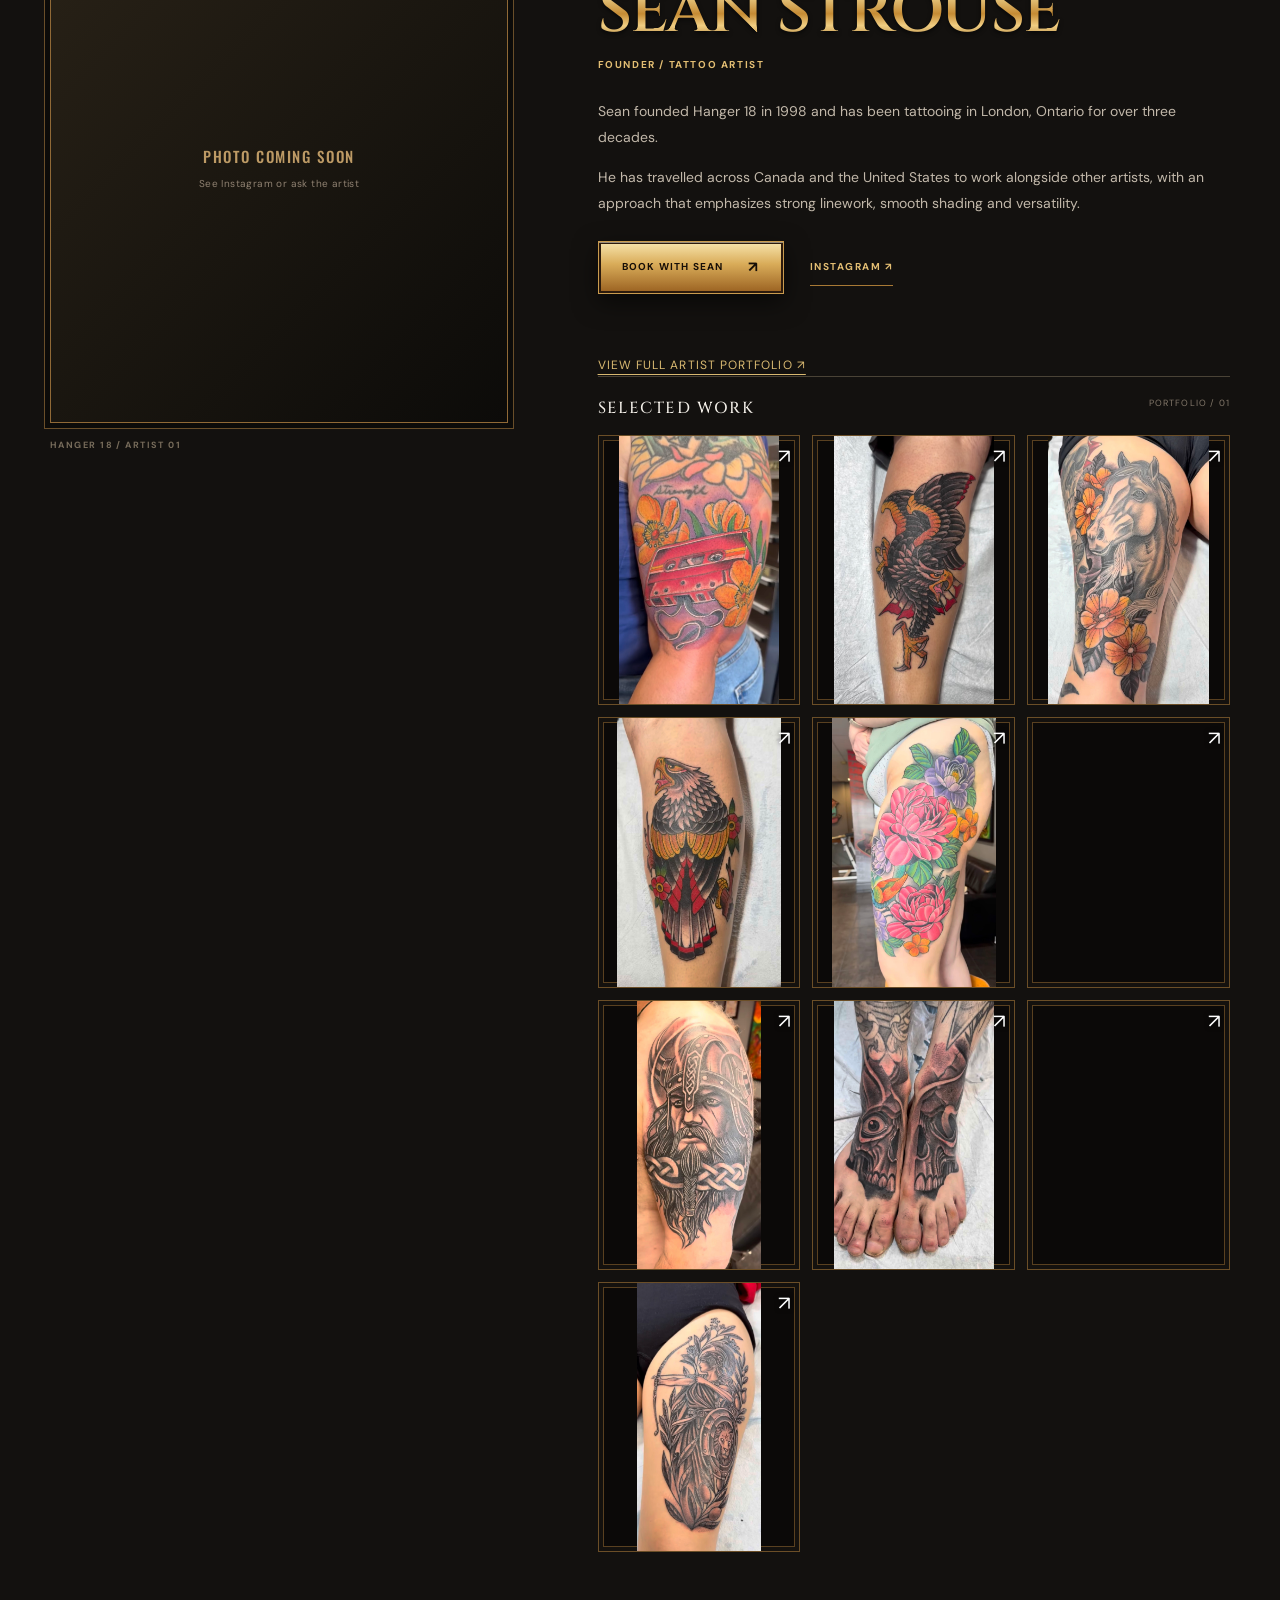
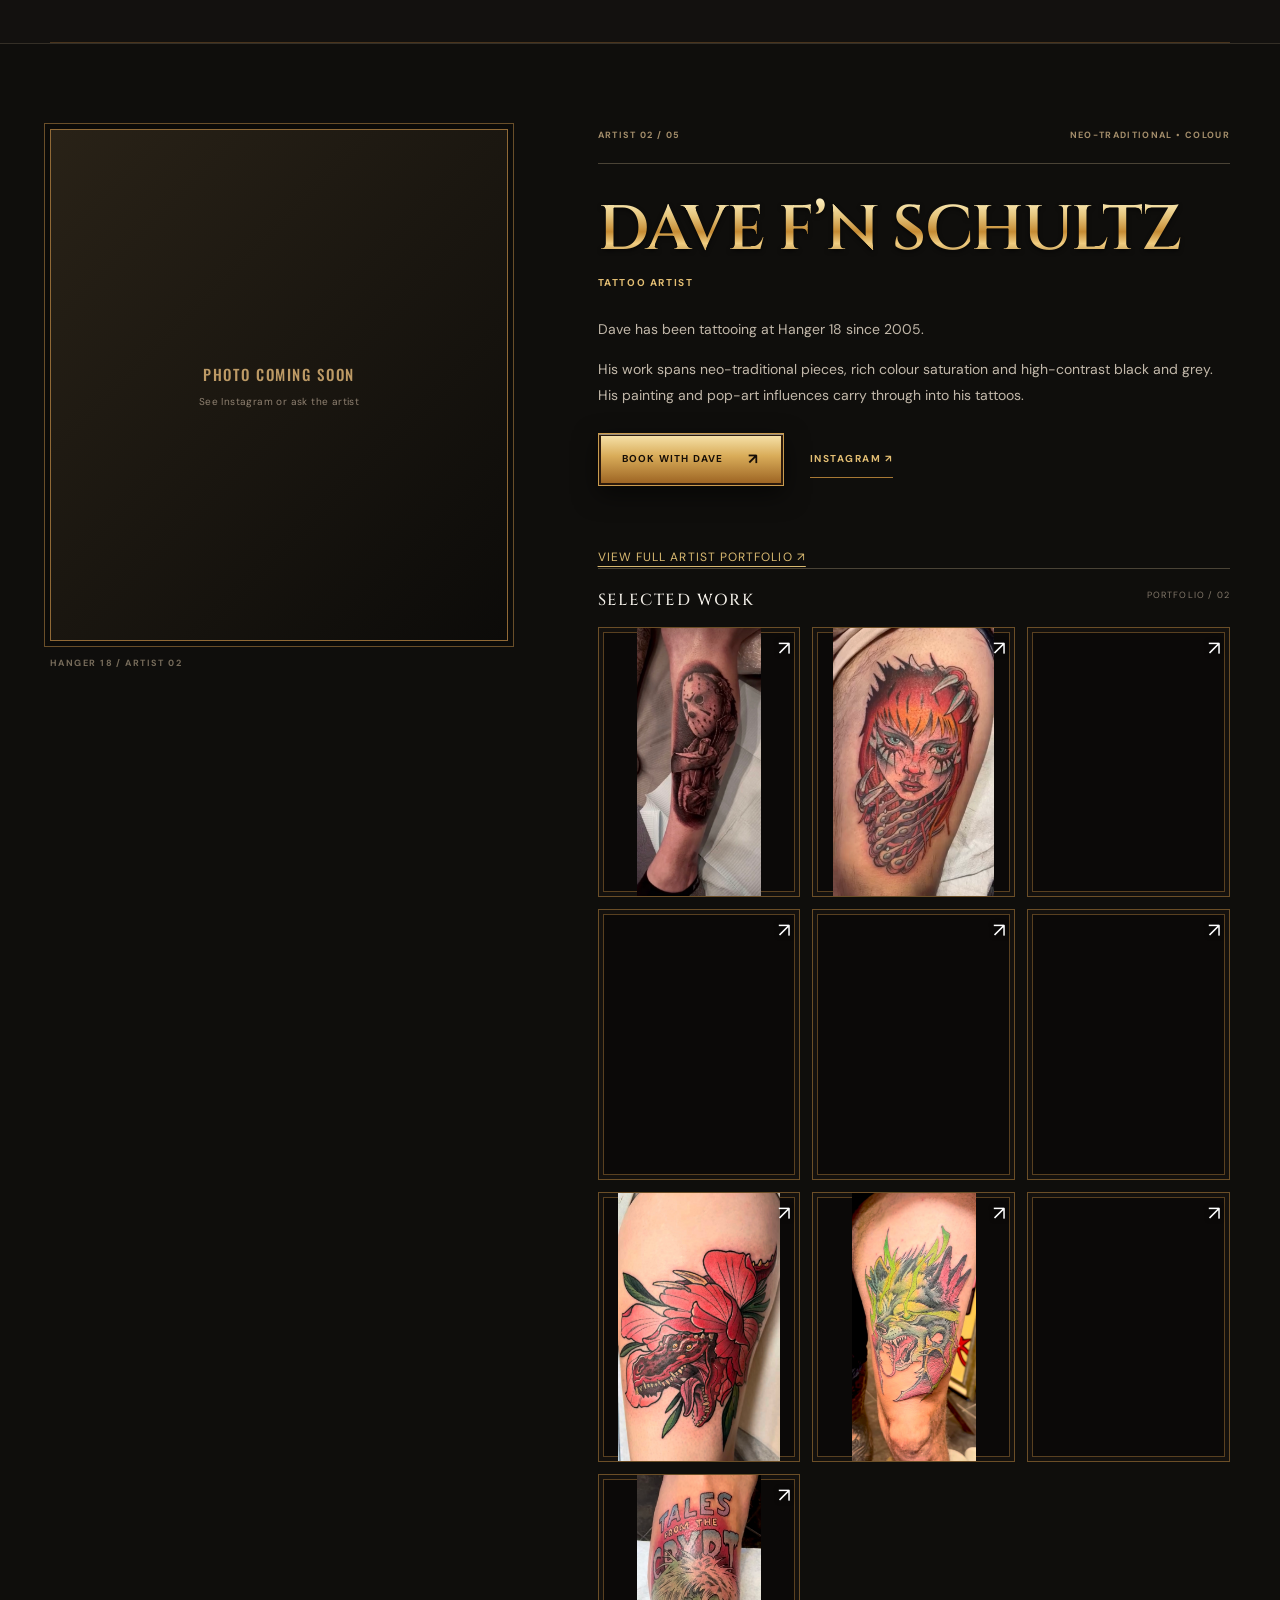
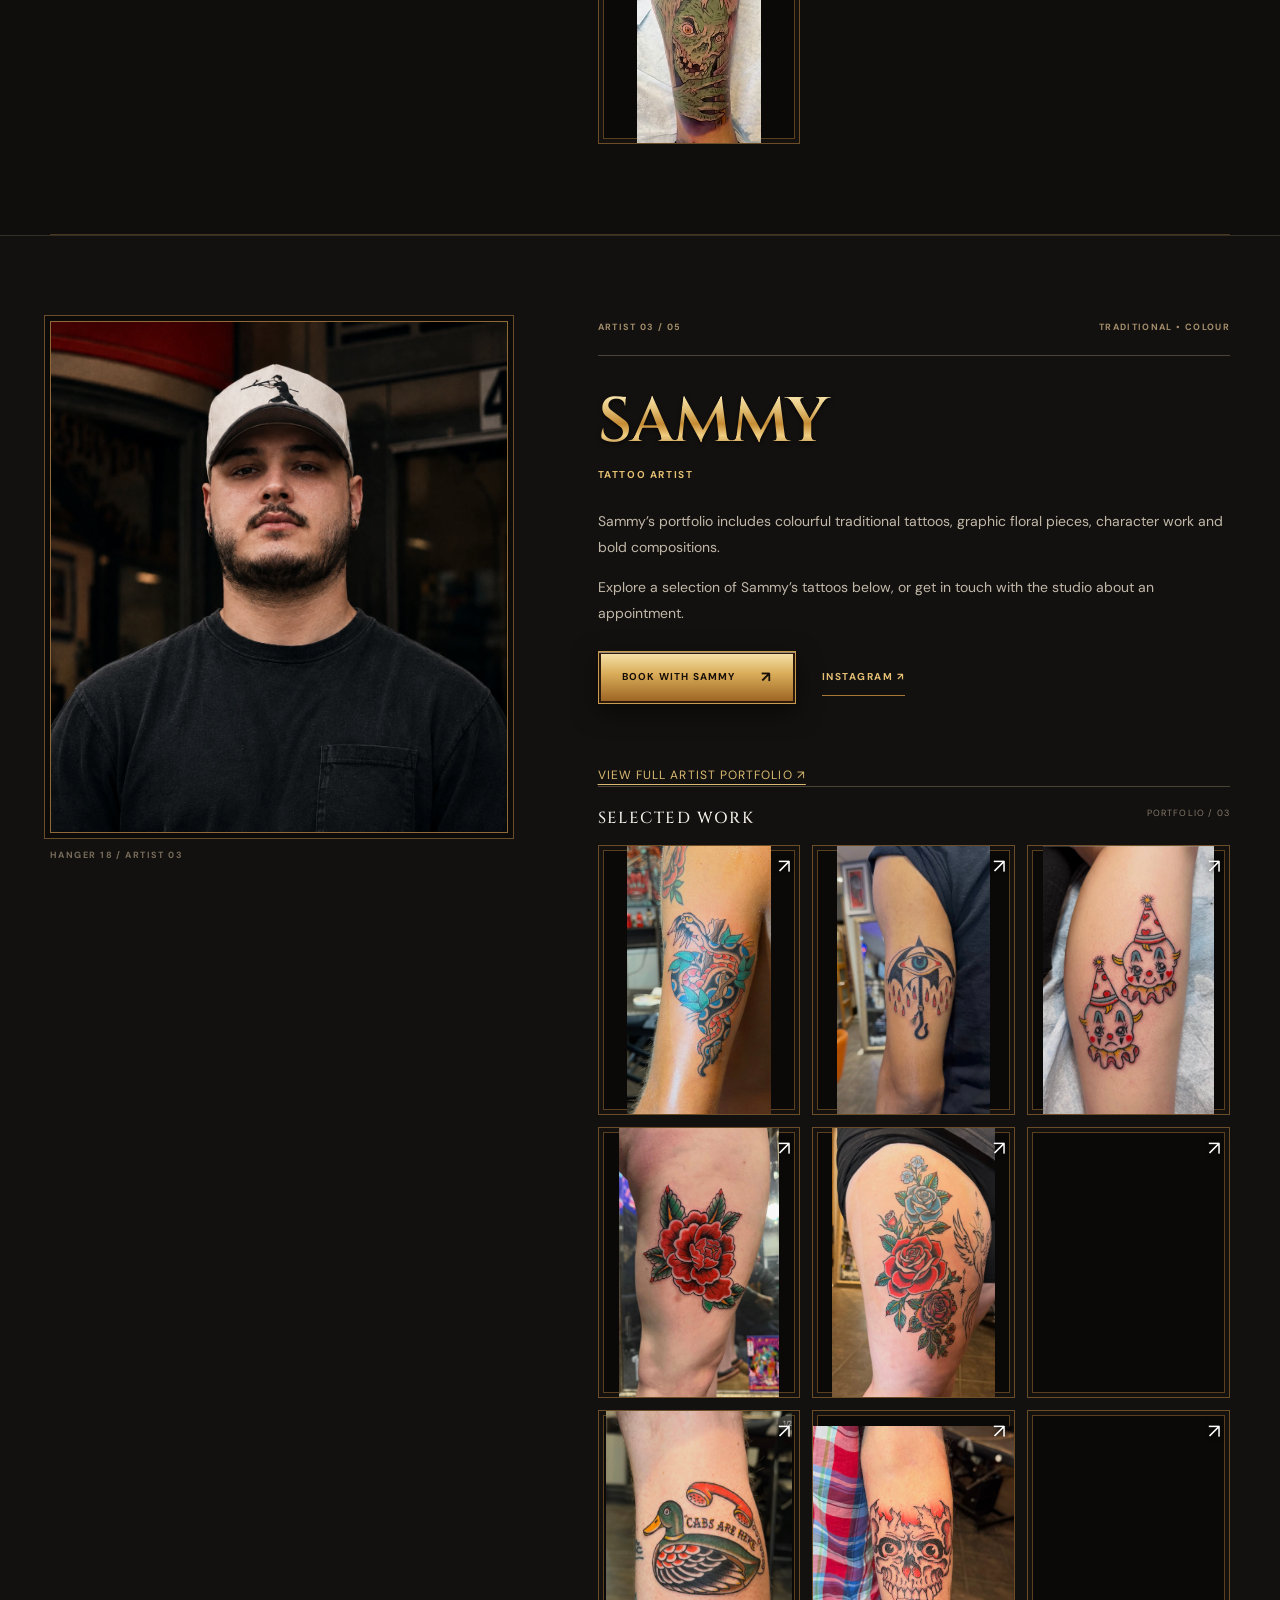
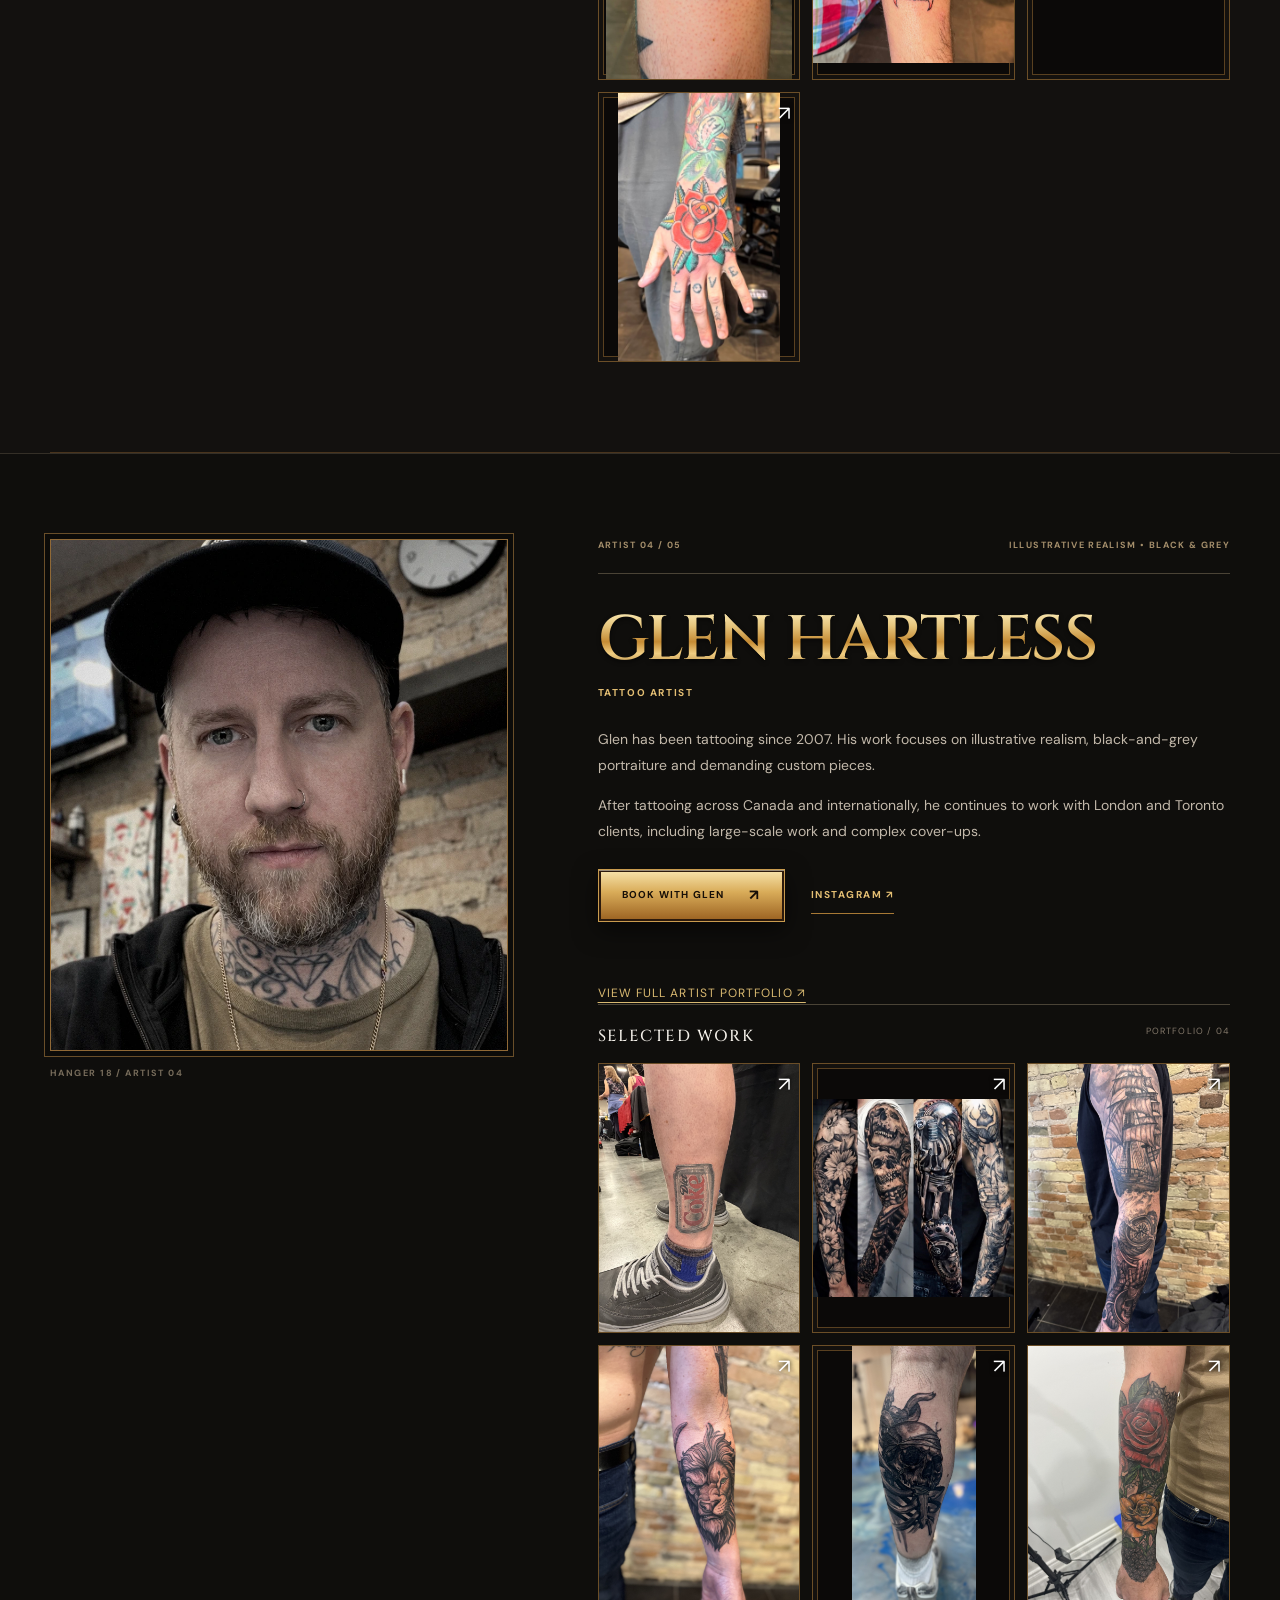
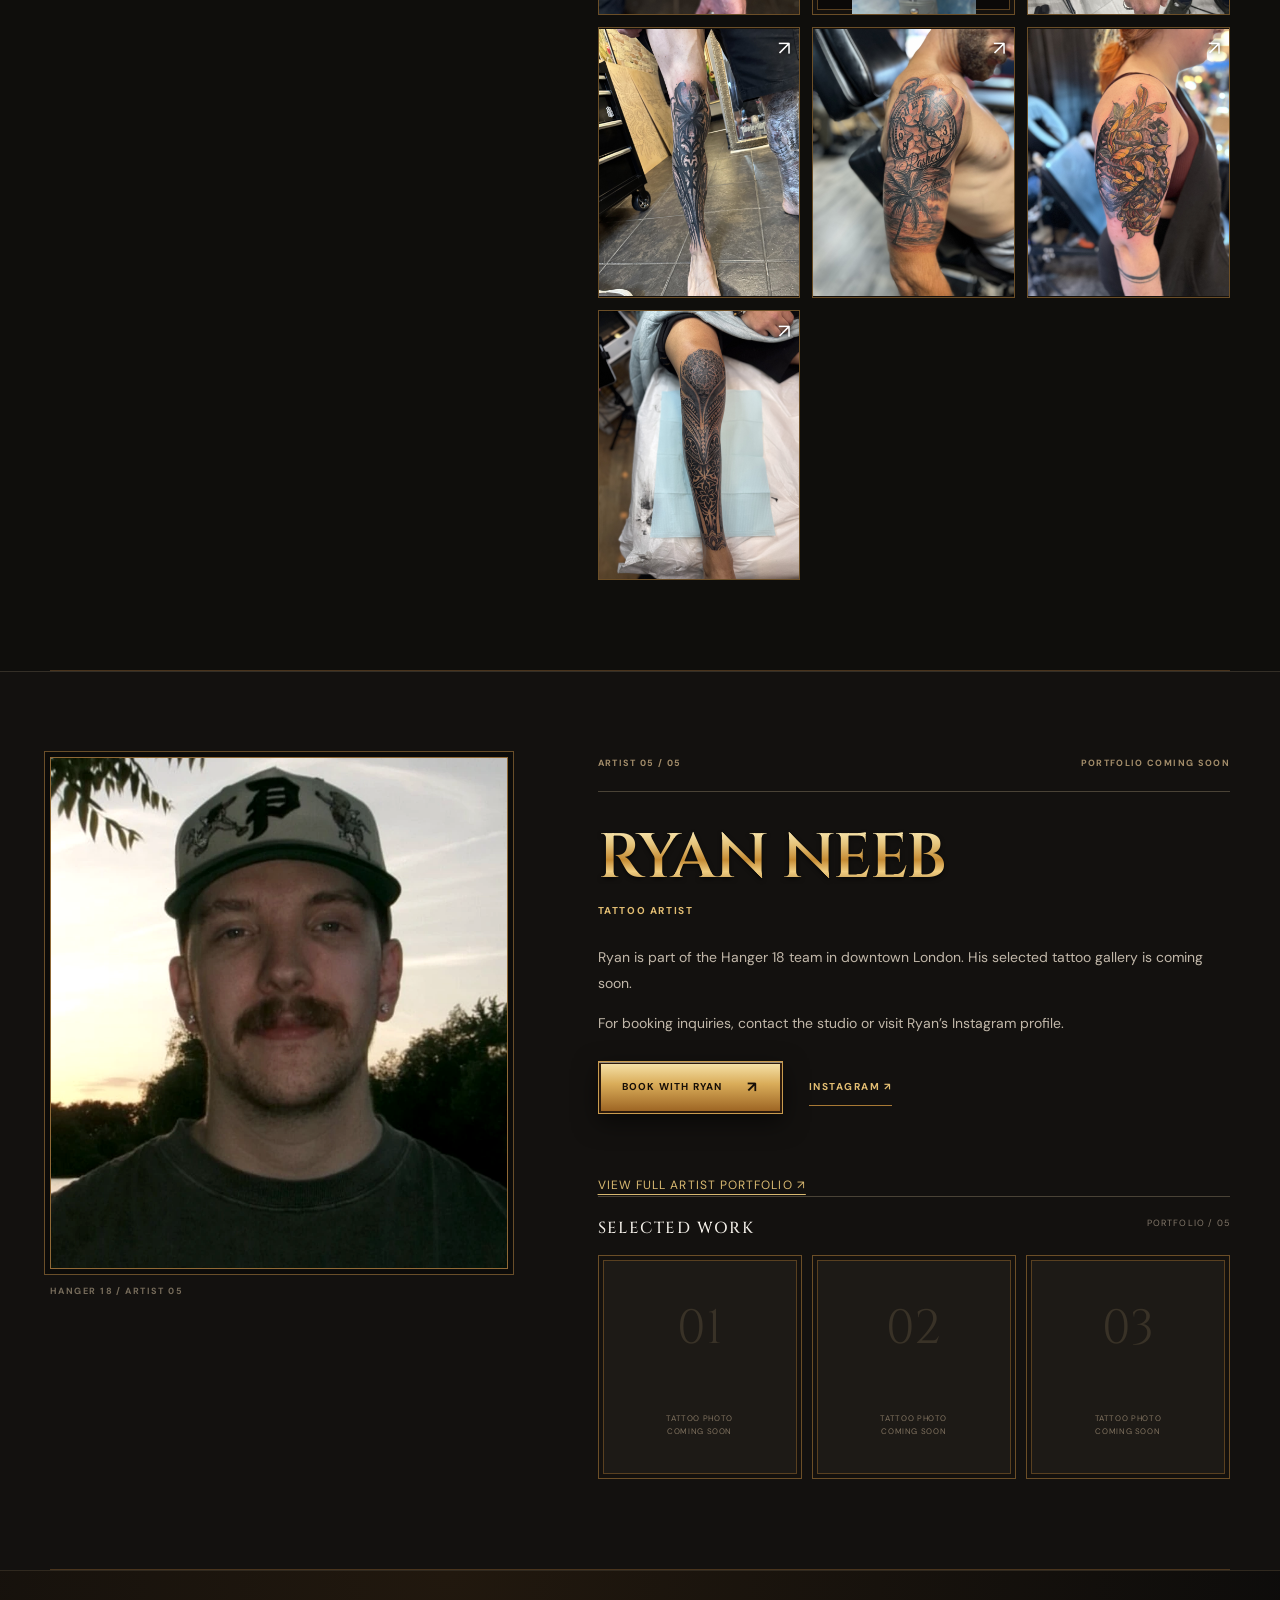
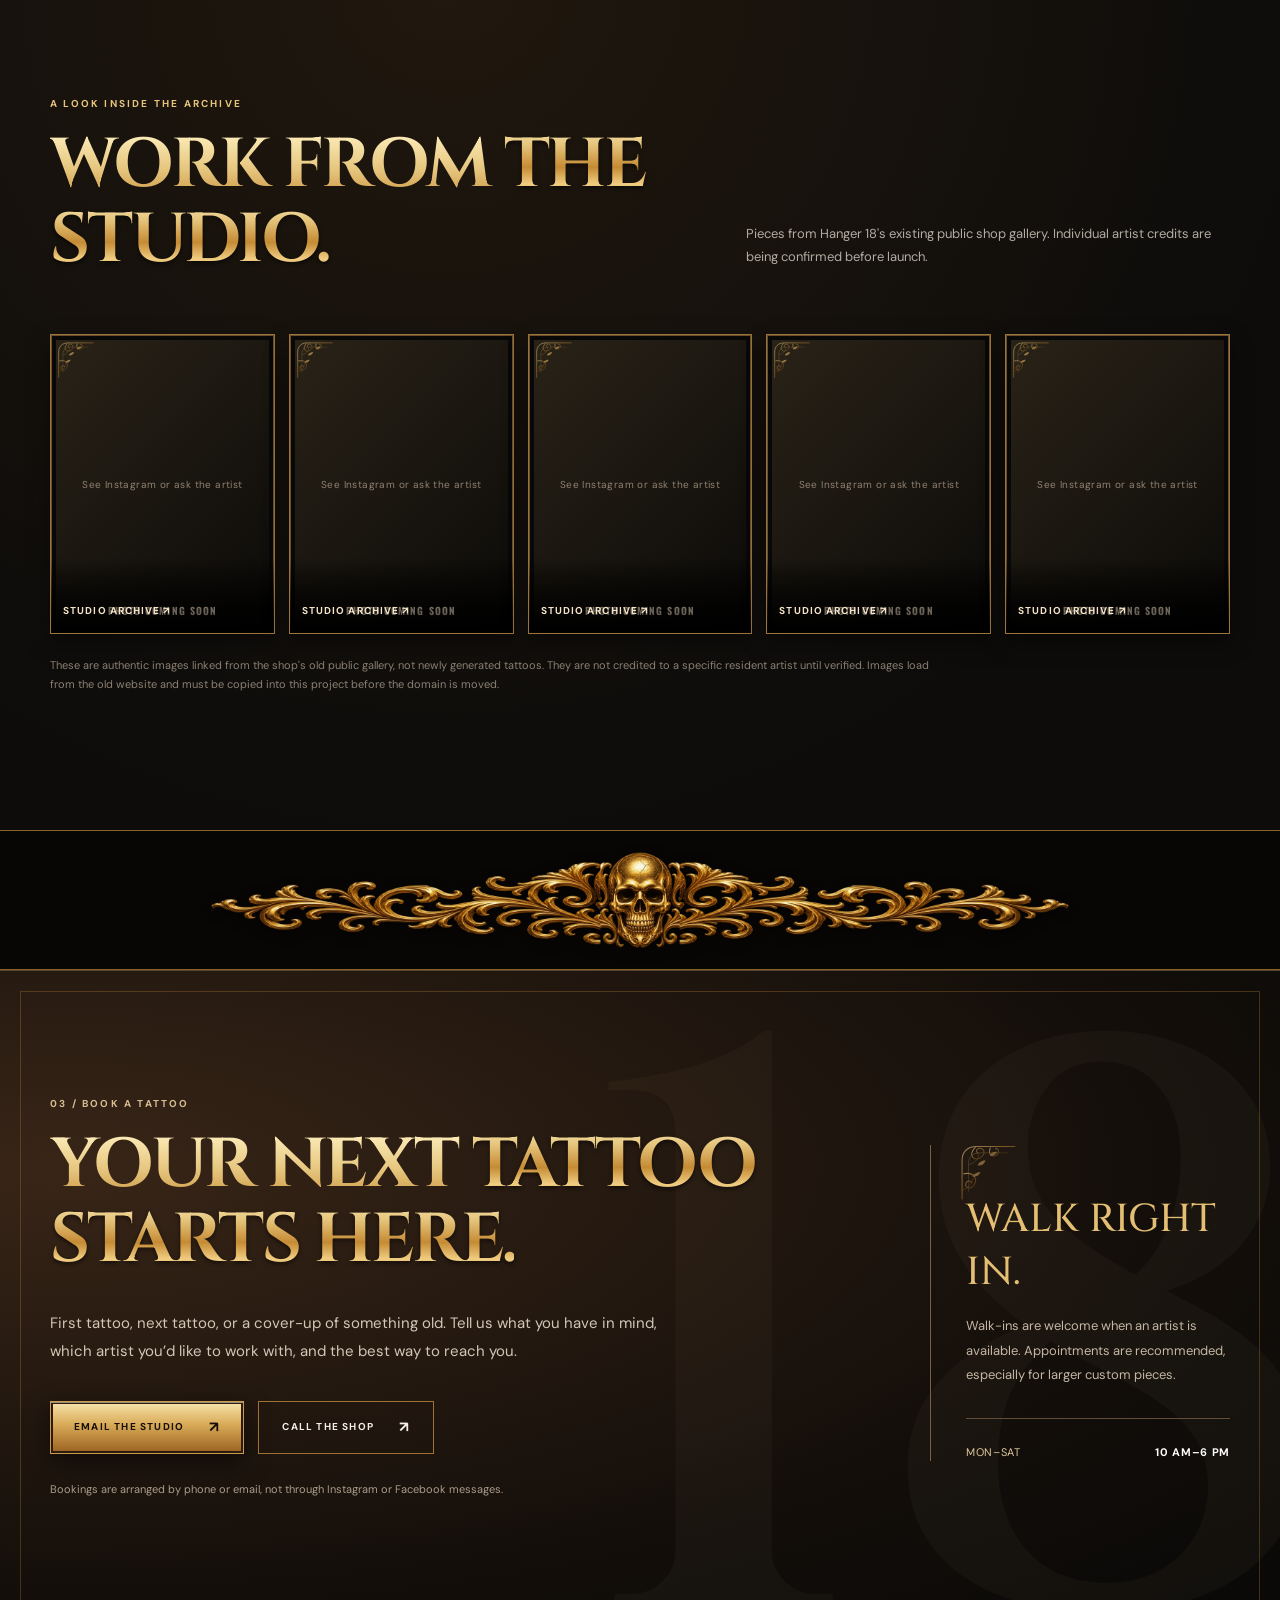
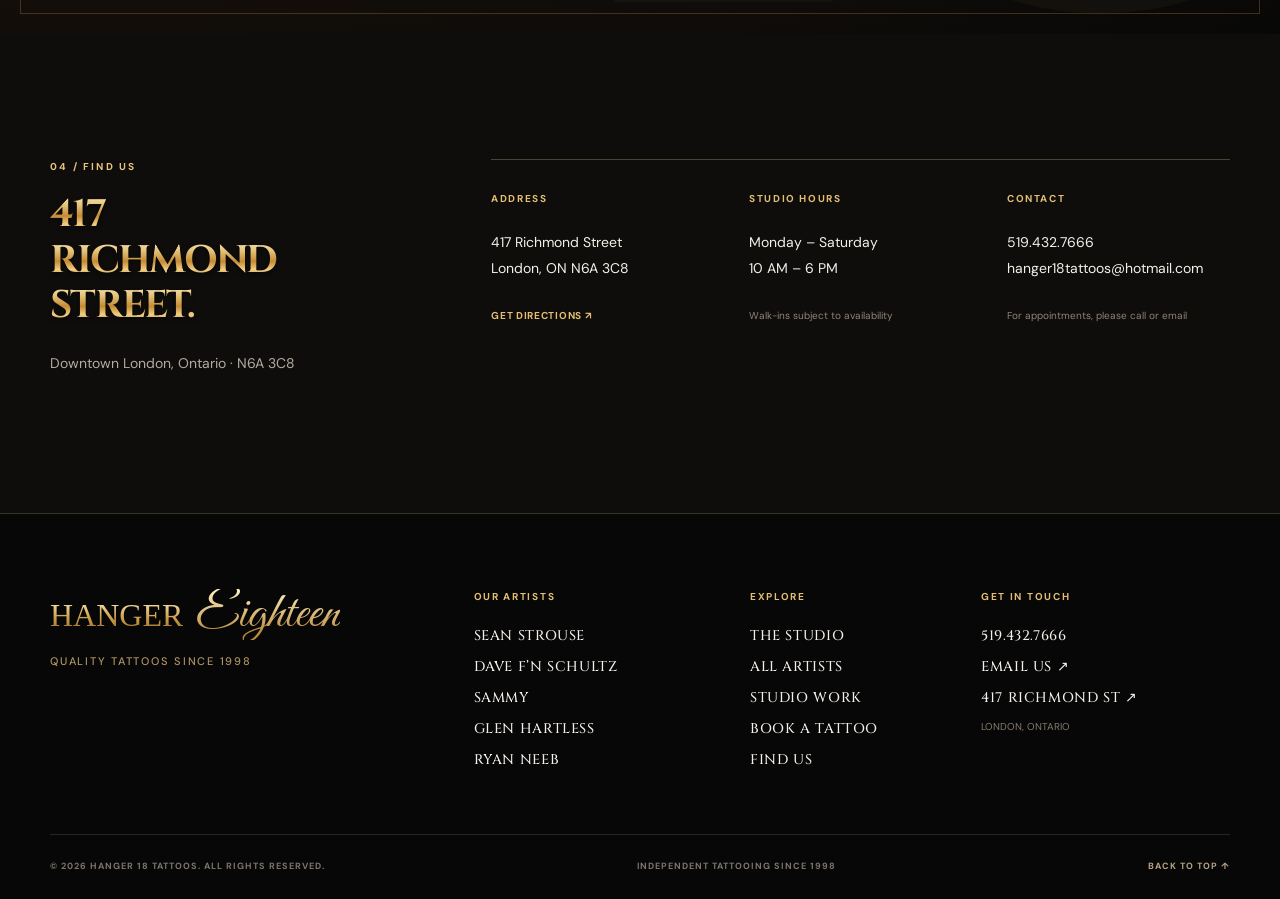
==== commit edf809f9: "Add files via upload" ====
--- a/index.html
+++ b/index.html
@@ -48,7 +48,7 @@
       "name": "Hanger 18 Tattoos",
       "url": "https://hanger18tattoos.github.io/",
       "description": "Owner-operated custom tattoo studio founded by Sean Strouse in 1998 in downtown London, Ontario.",
-      "image": "https://hanger18tattoos.github.io/assets/v24-storefront-approved-flat-sign.webp",
+      "image": "https://hanger18tattoos.github.io/assets/v25-storefront-real-sign.webp",
       "logo": "https://hanger18tattoos.github.io/assets/v23-official-header-logo-clean.png",
       "telephone": "+1-519-432-7666",
       "email": "hanger18tattoos@hotmail.com",
@@ -135,7 +135,7 @@
       "about": {
         "@id": "https://hanger18tattoos.github.io/#shop"
       },
-      "primaryImageOfPage": "https://hanger18tattoos.github.io/assets/v24-storefront-approved-flat-sign.webp"
+      "primaryImageOfPage": "https://hanger18tattoos.github.io/assets/v25-storefront-real-sign.webp"
     }
   ]
 }
@@ -174,7 +174,7 @@
         </div>
       </div>
       <figure class="hero-photo v13-storefront">
-        <img src="assets/v24-storefront-approved-flat-sign.webp" alt="Hanger 18 Tattoos storefront design, with three warm overhead lights, red bay windows and 417 above the door" width="824" height="676" fetchpriority="high">
+        <img src="assets/v25-storefront-real-sign.webp" alt="Hanger 18 Tattoos storefront at 417 Richmond Street with three overhead lights, authentic wall sign and red bay windows" width="824" height="676" fetchpriority="high">
       </figure>
     </section>
 
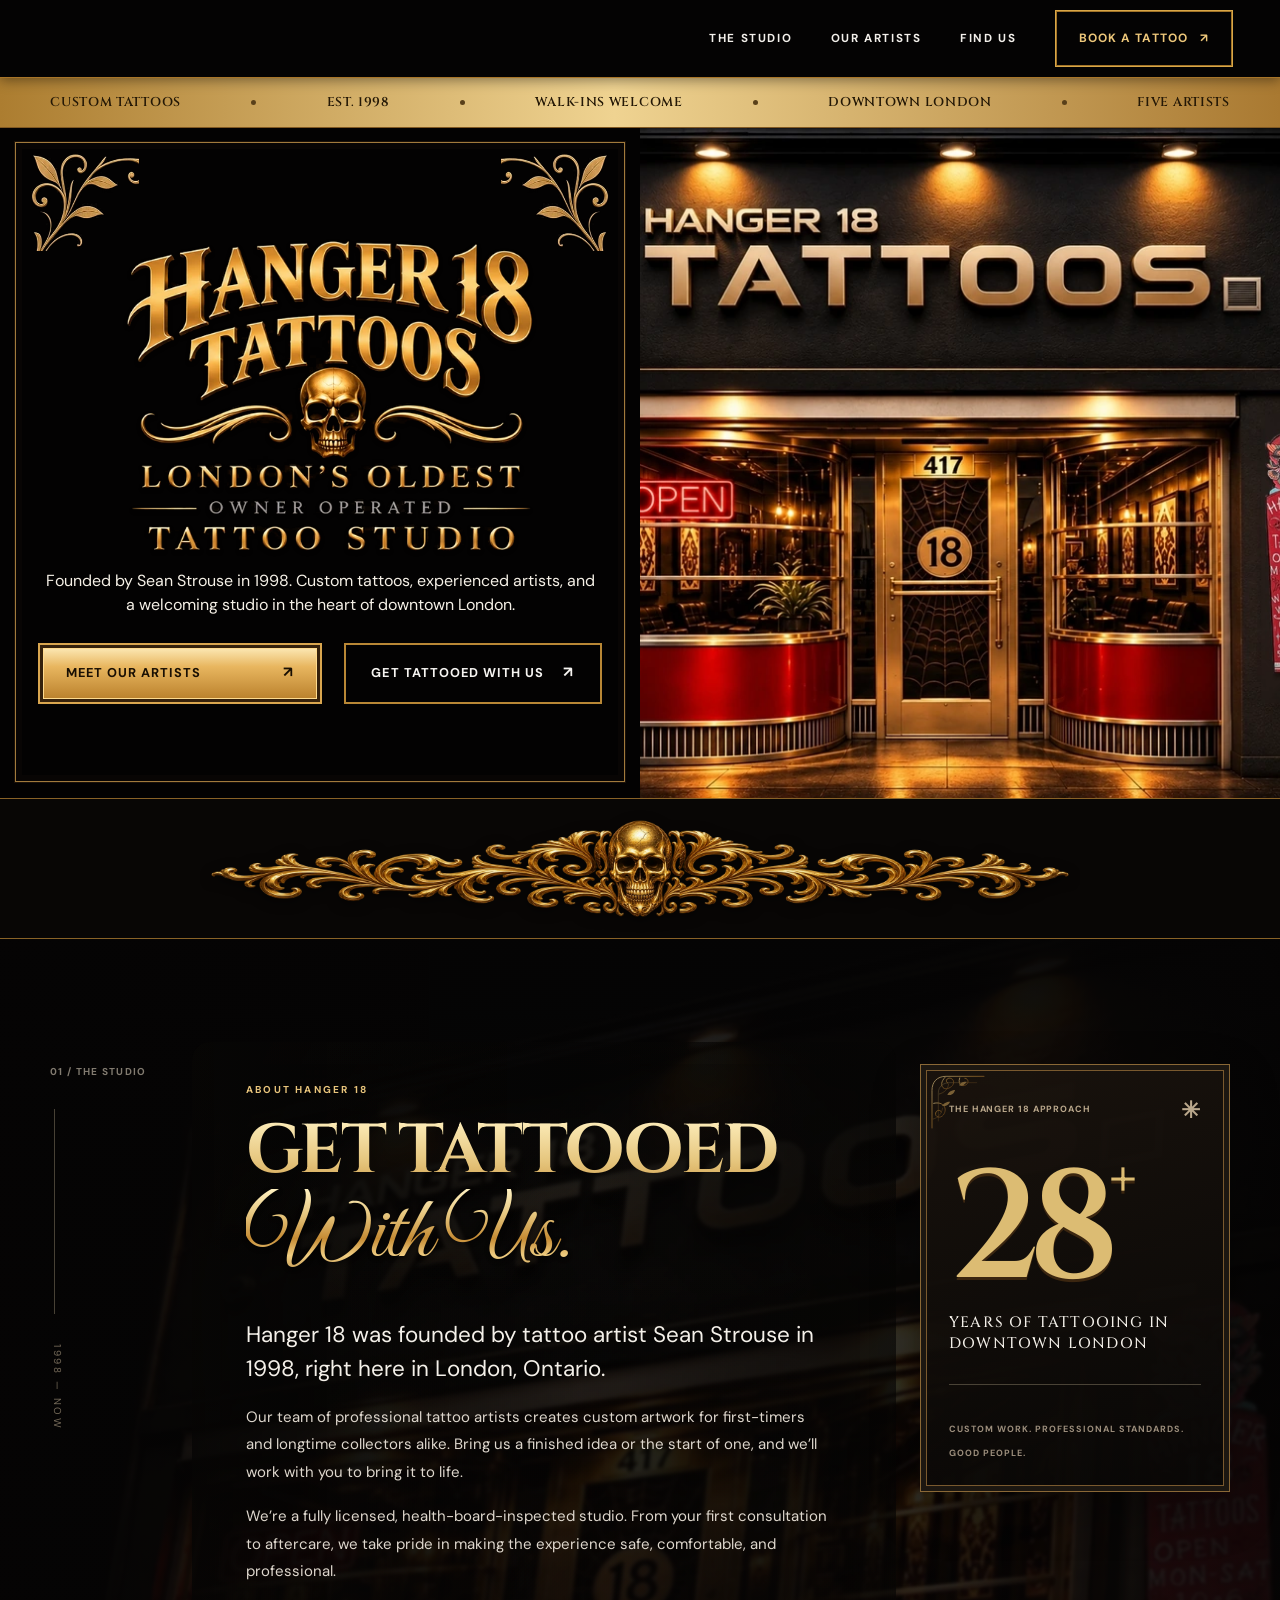
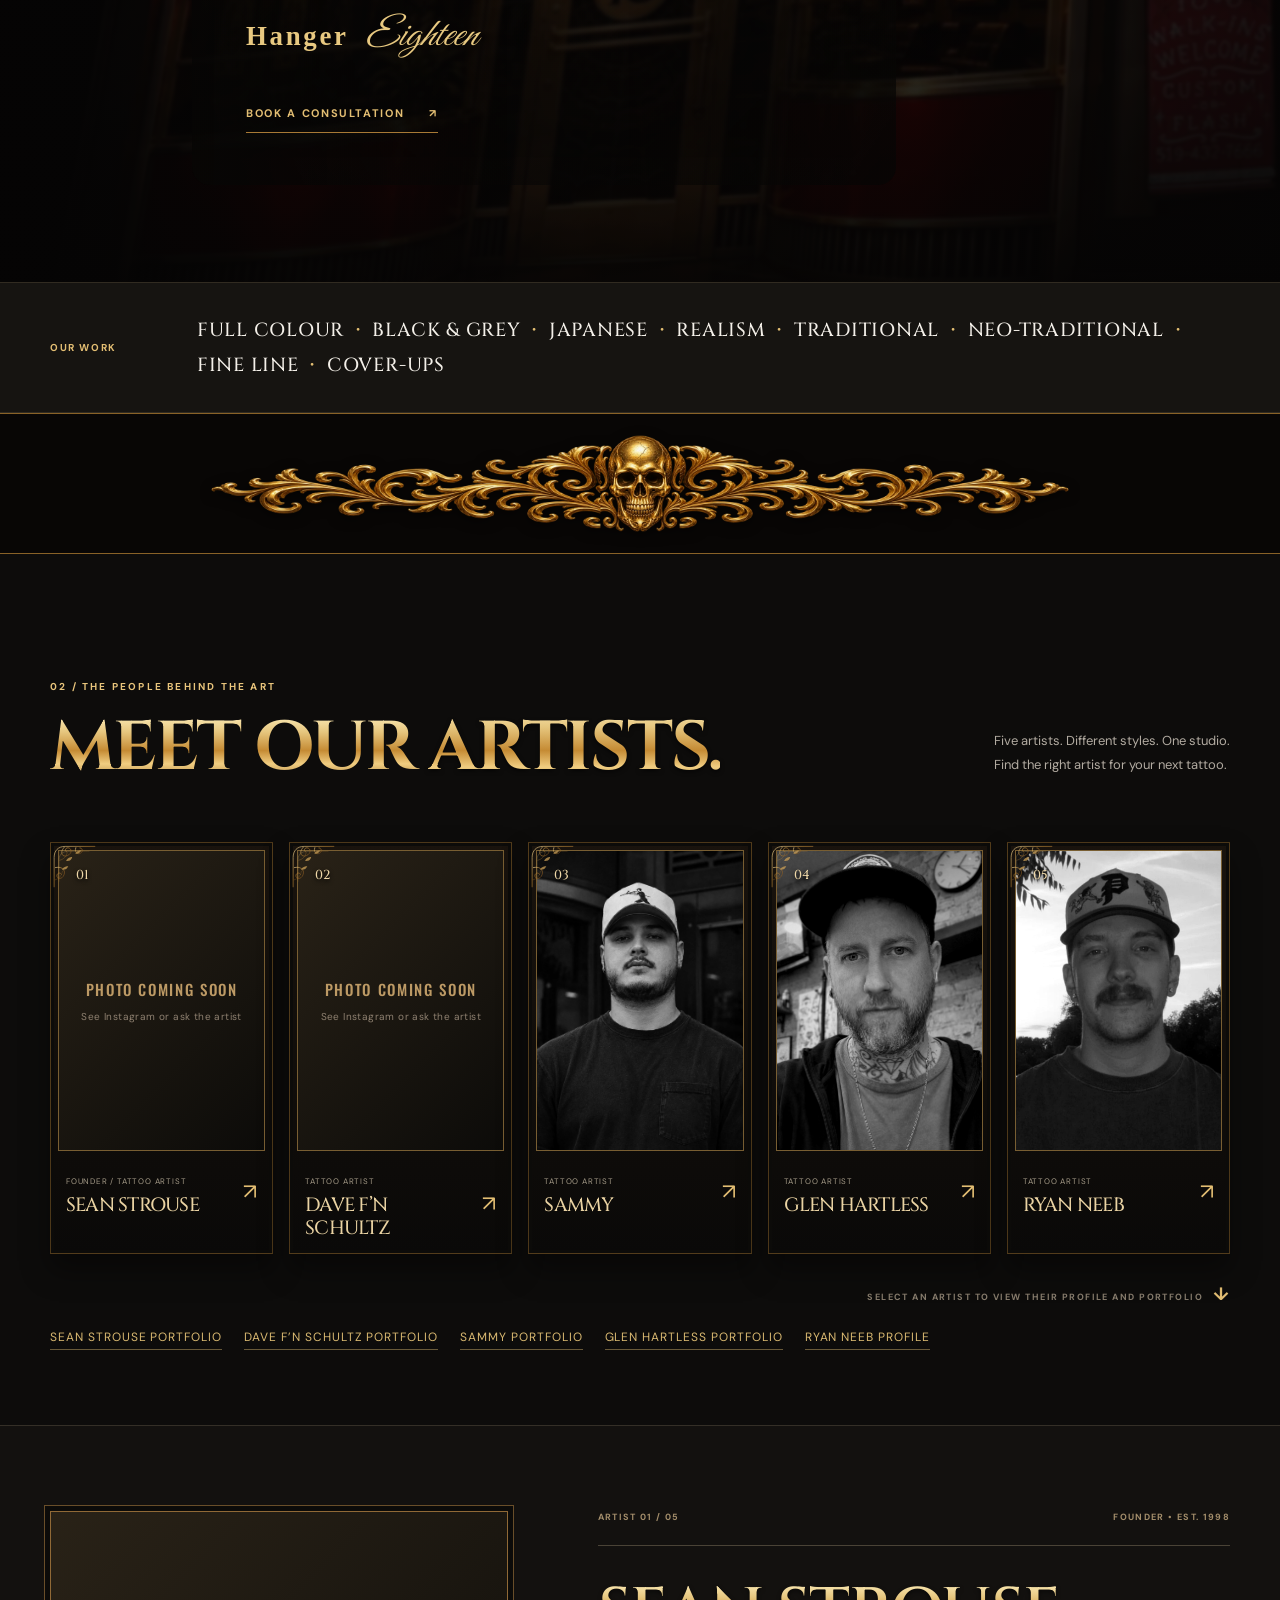
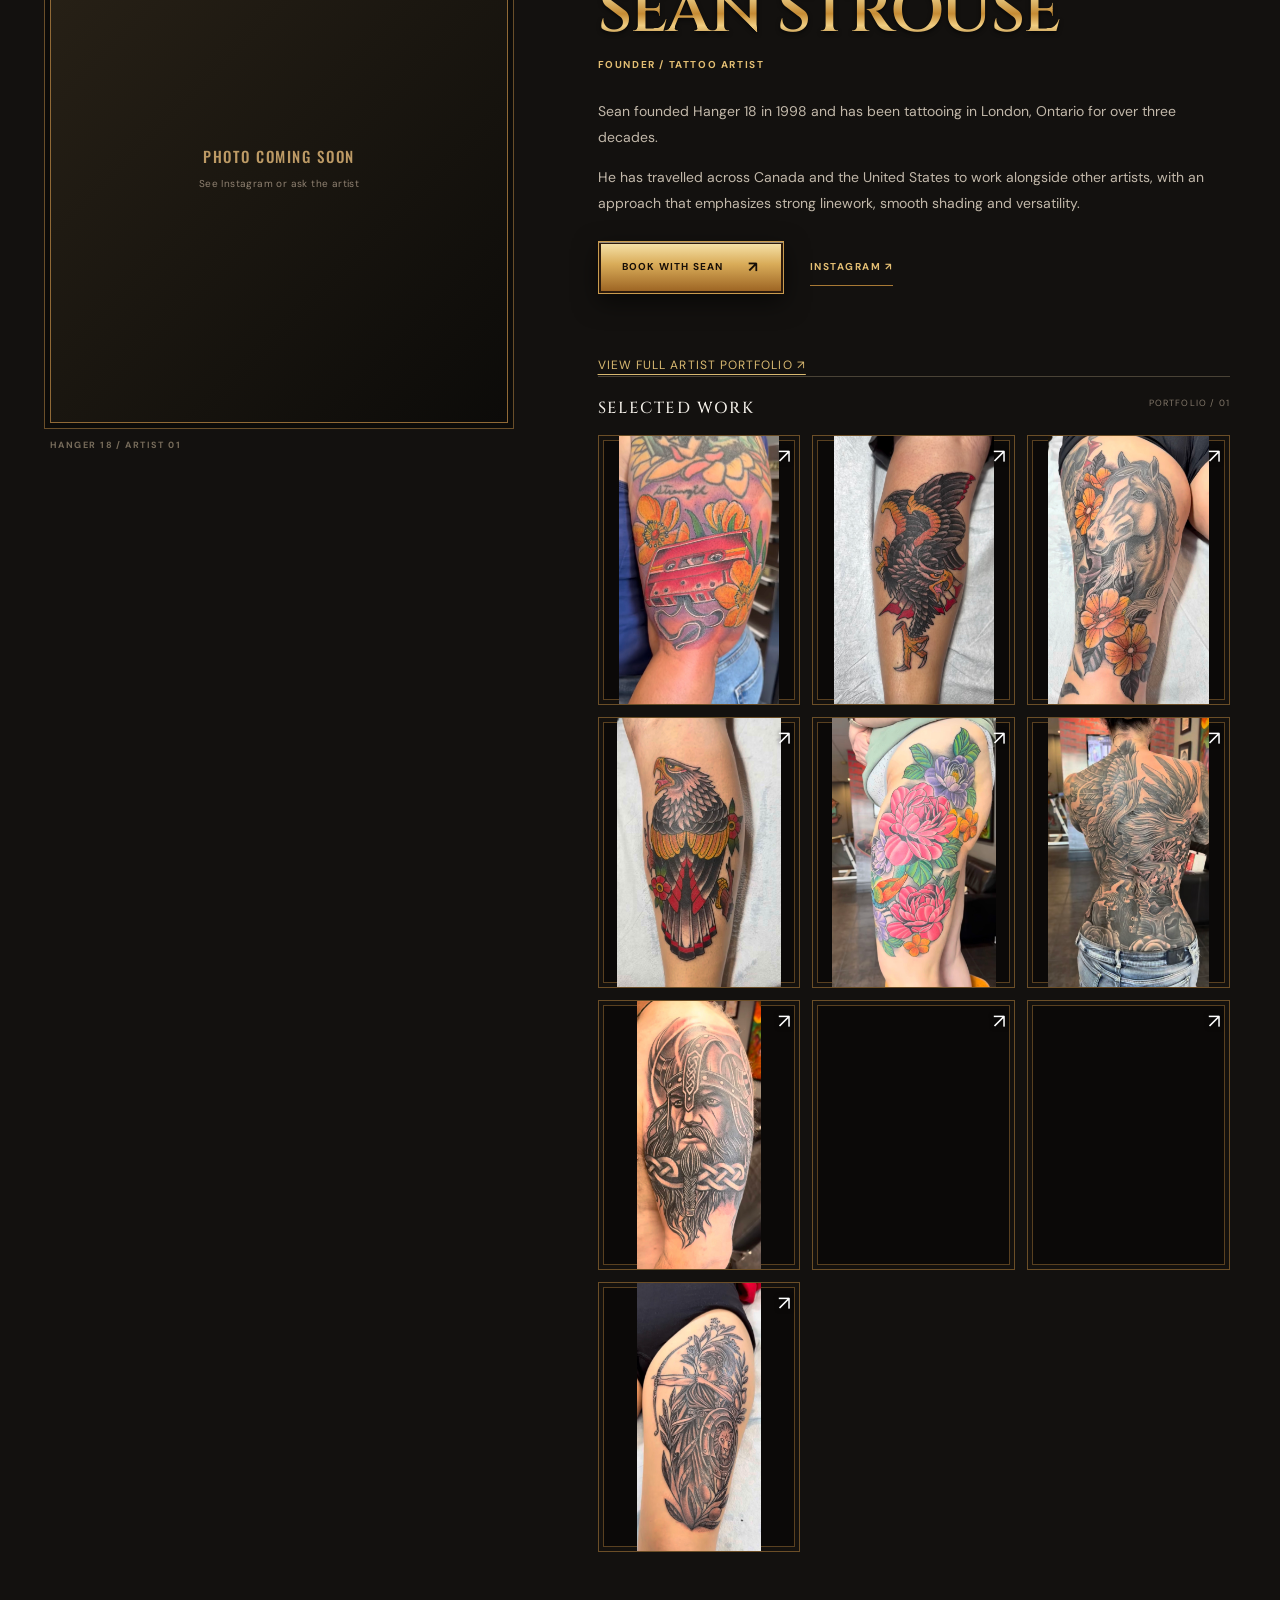
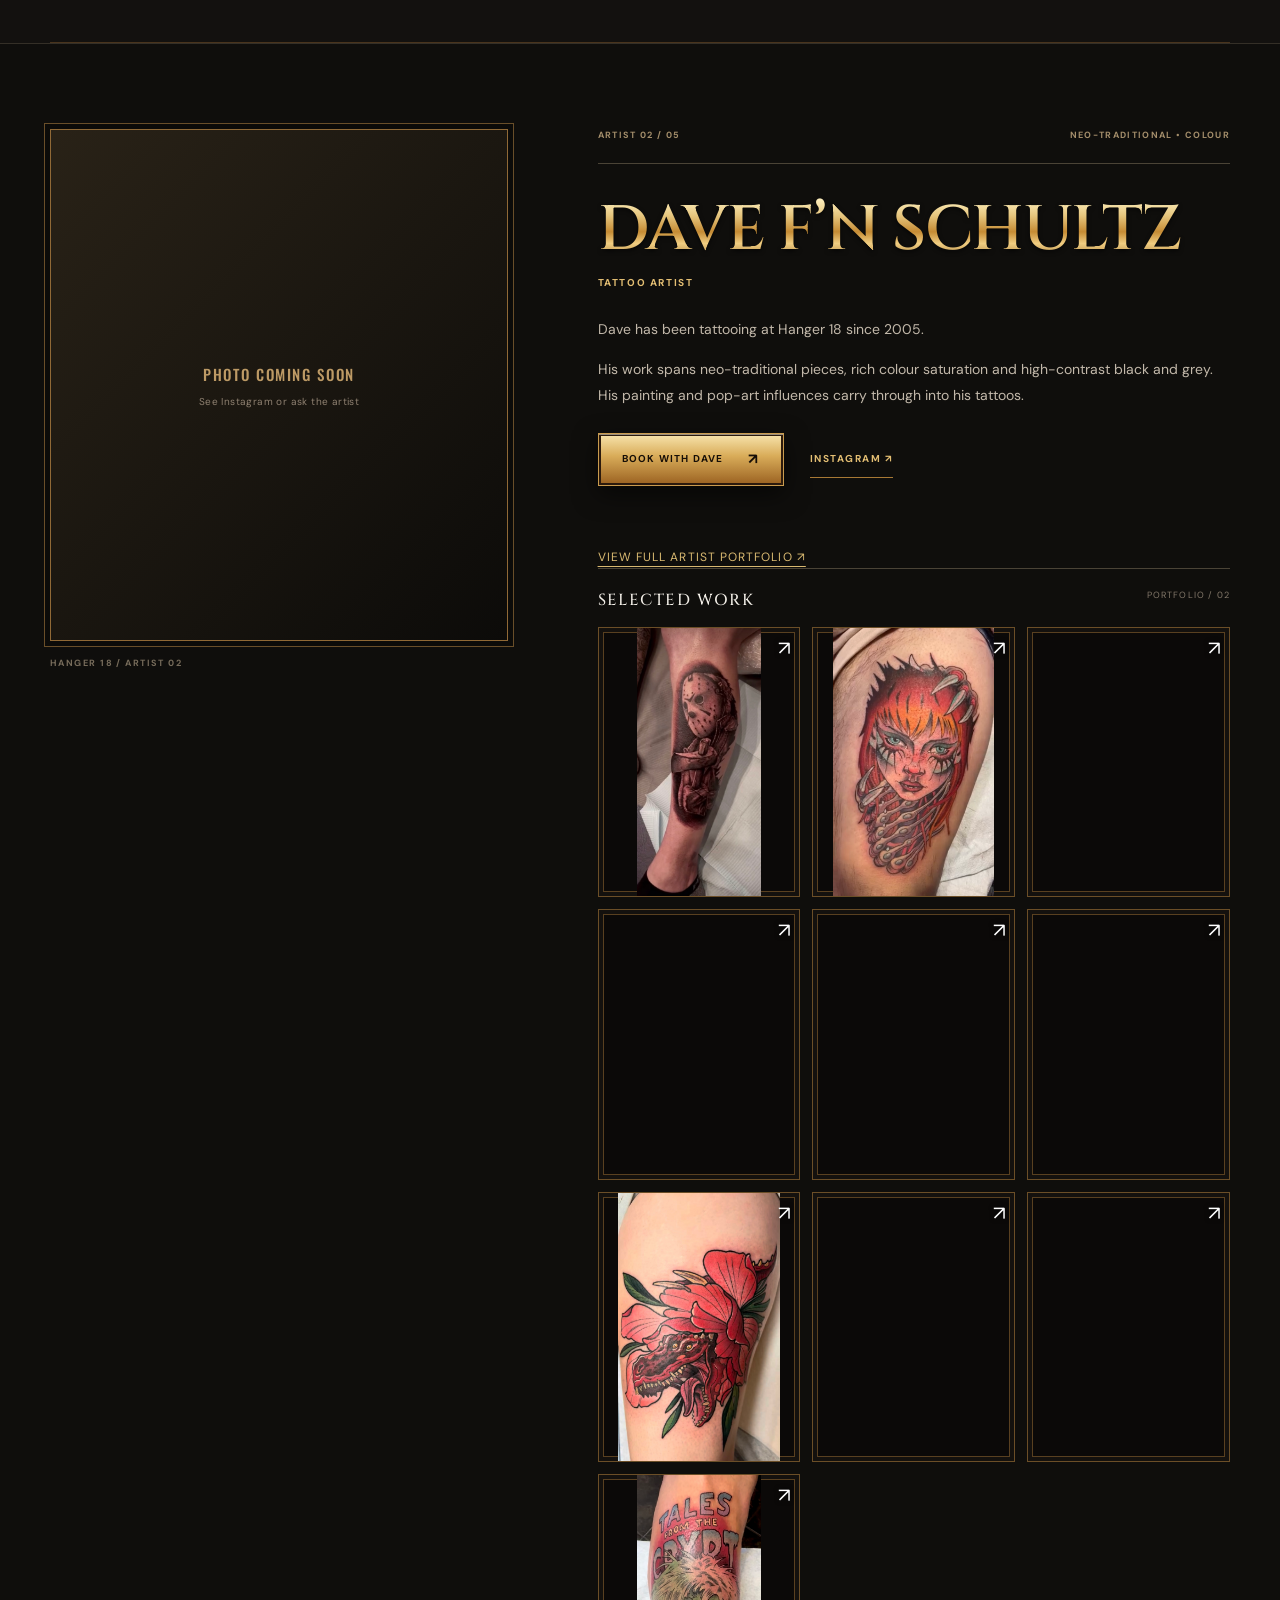
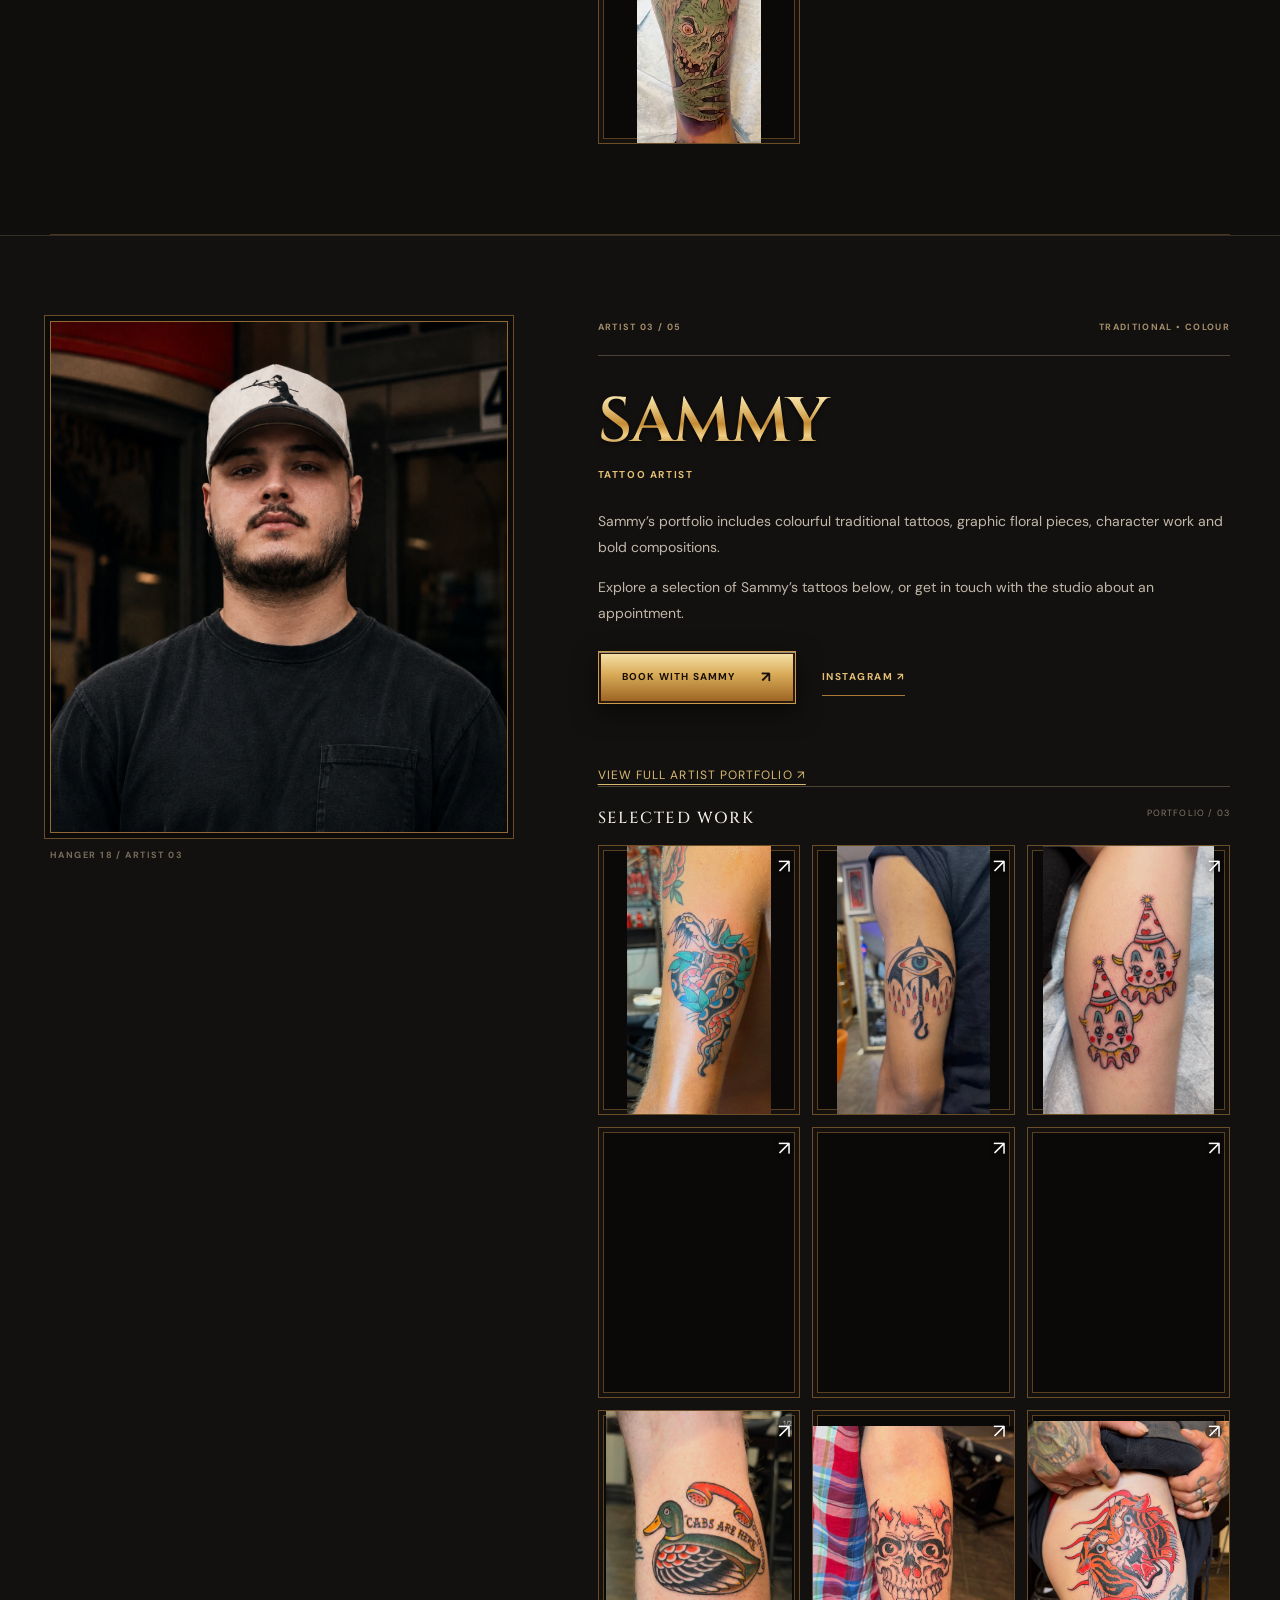
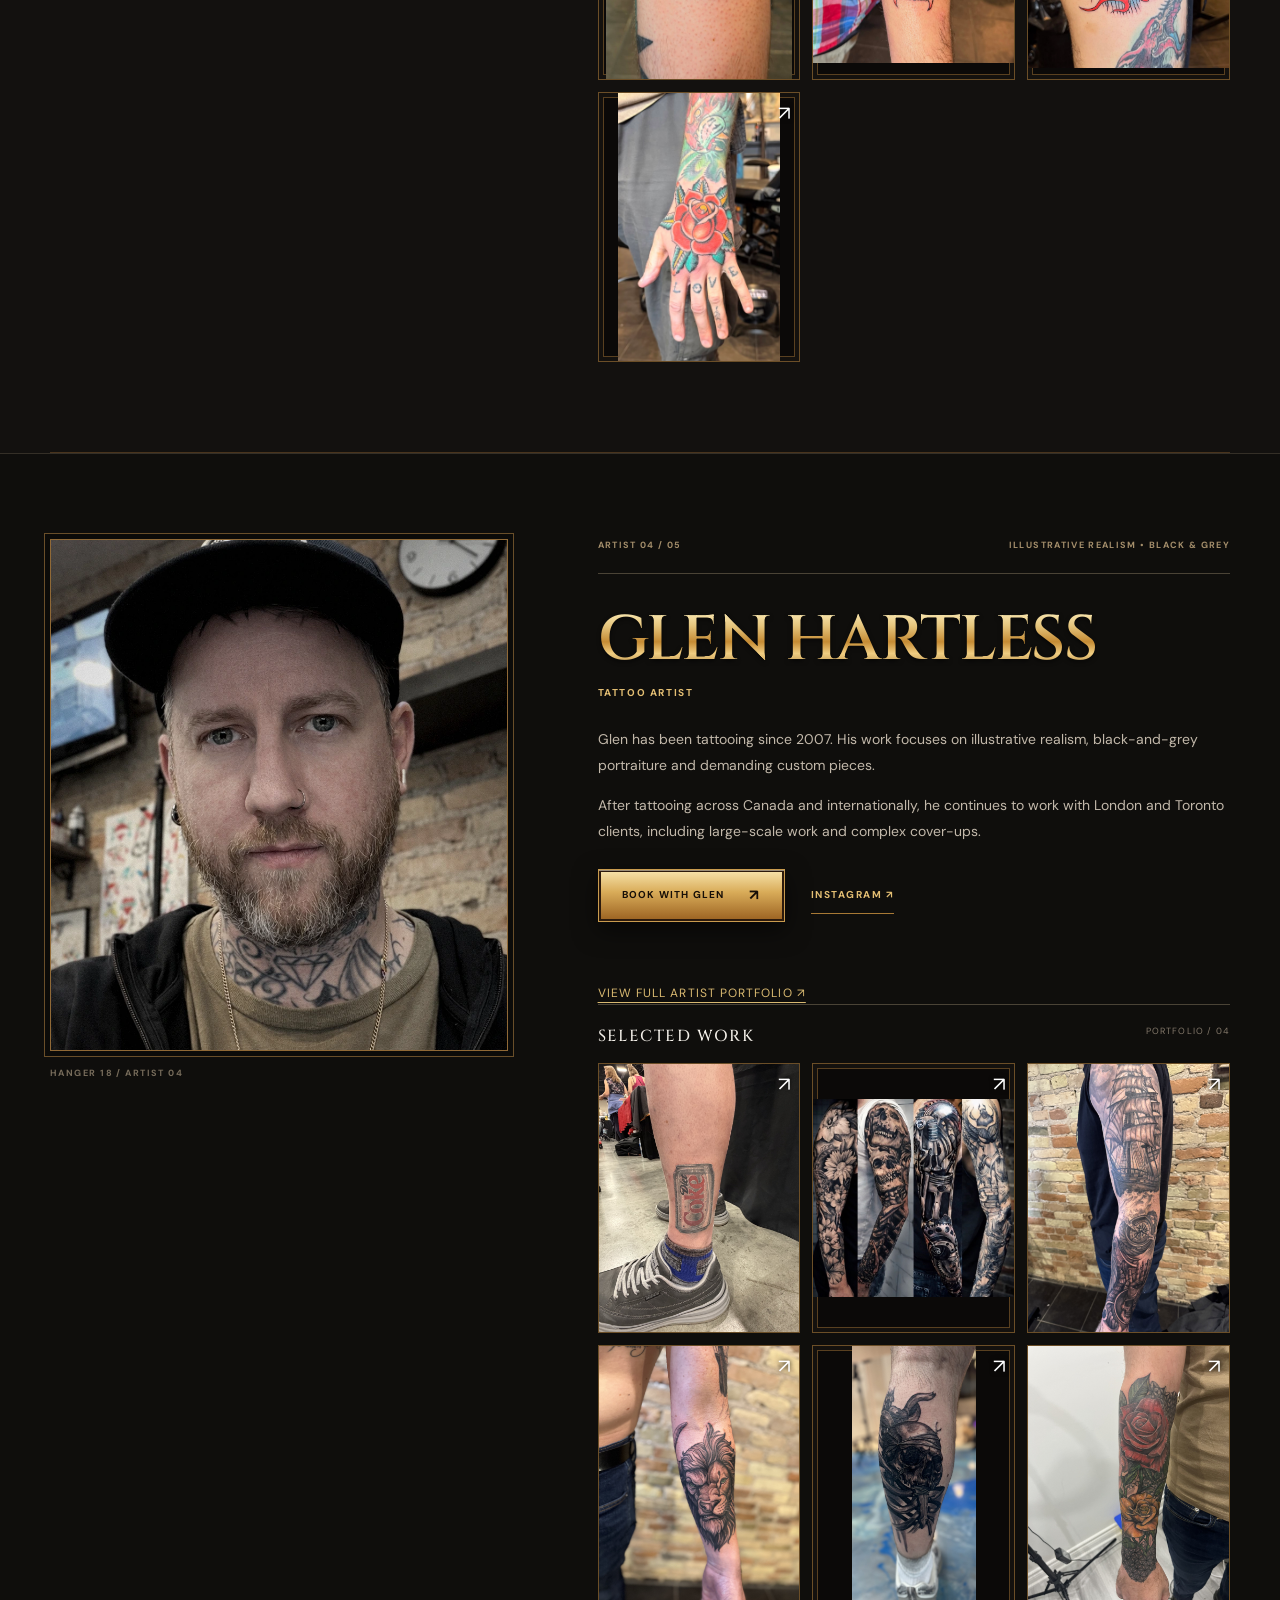
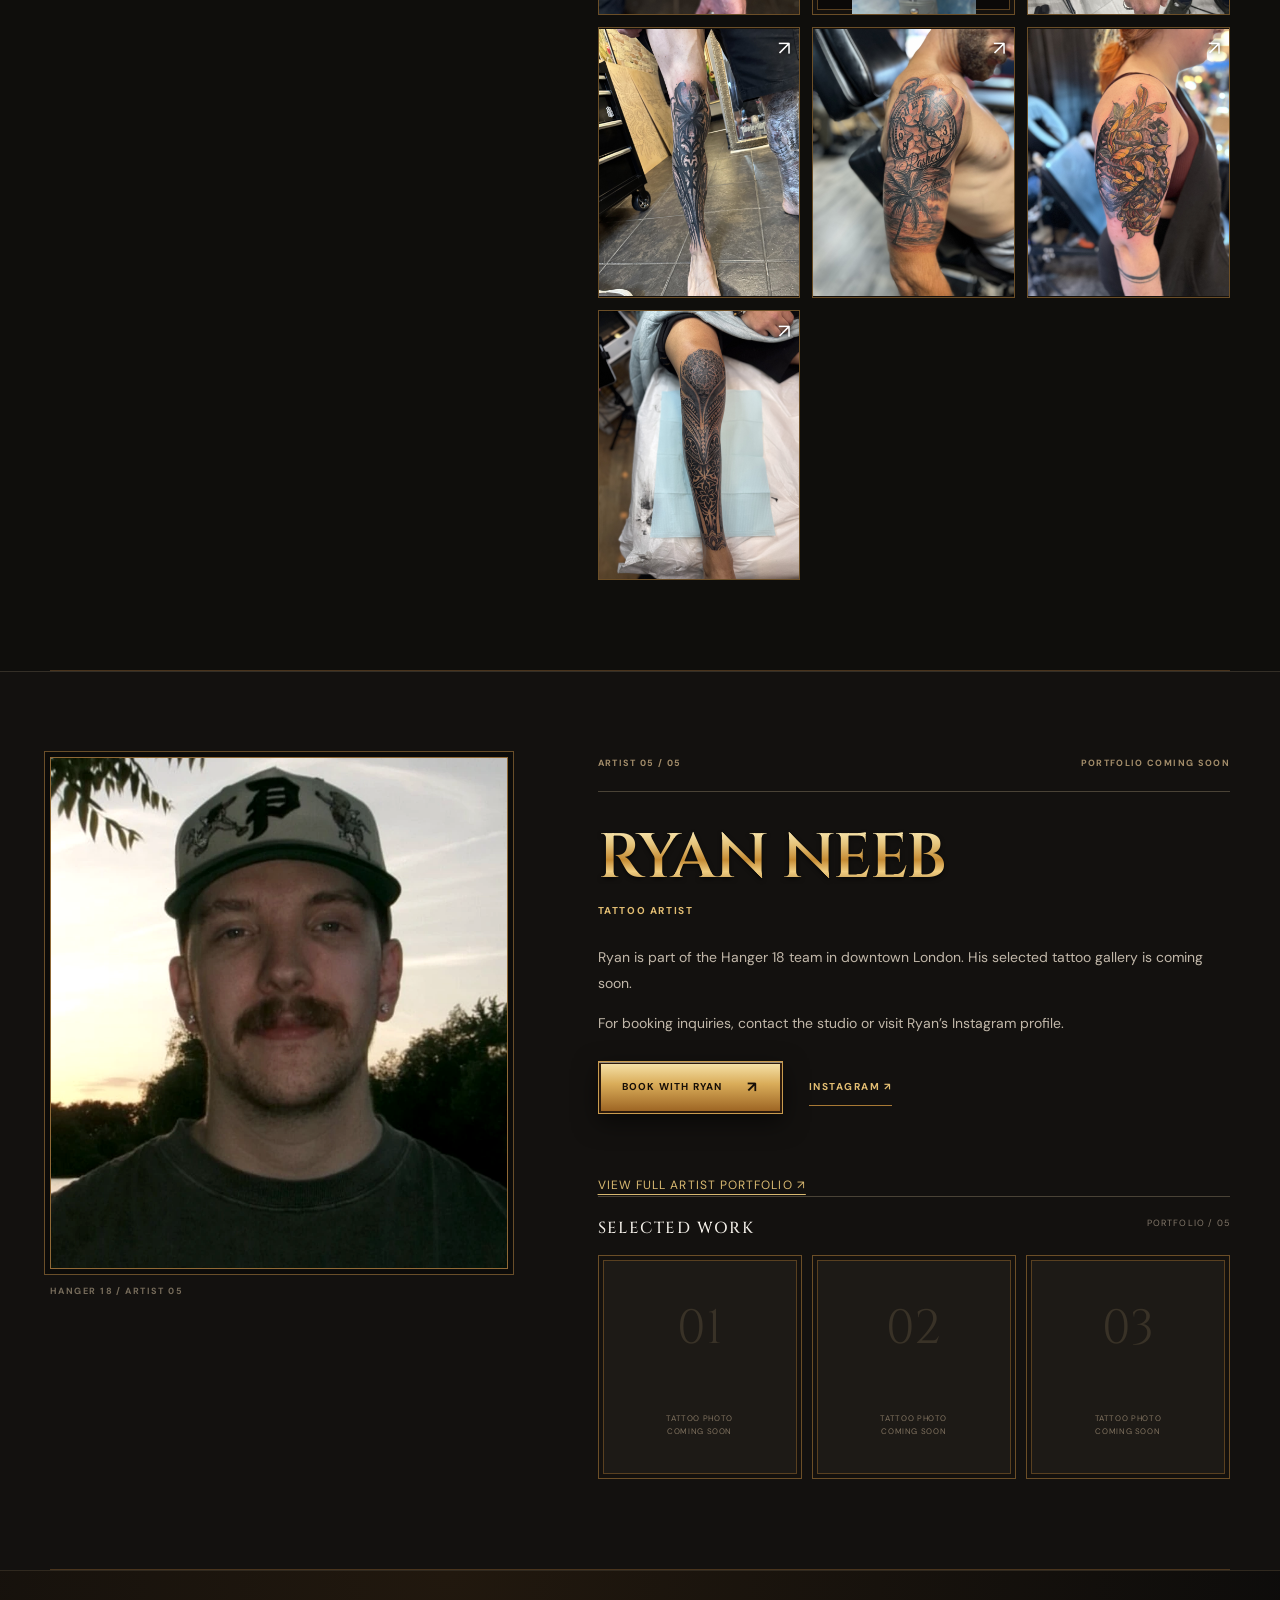
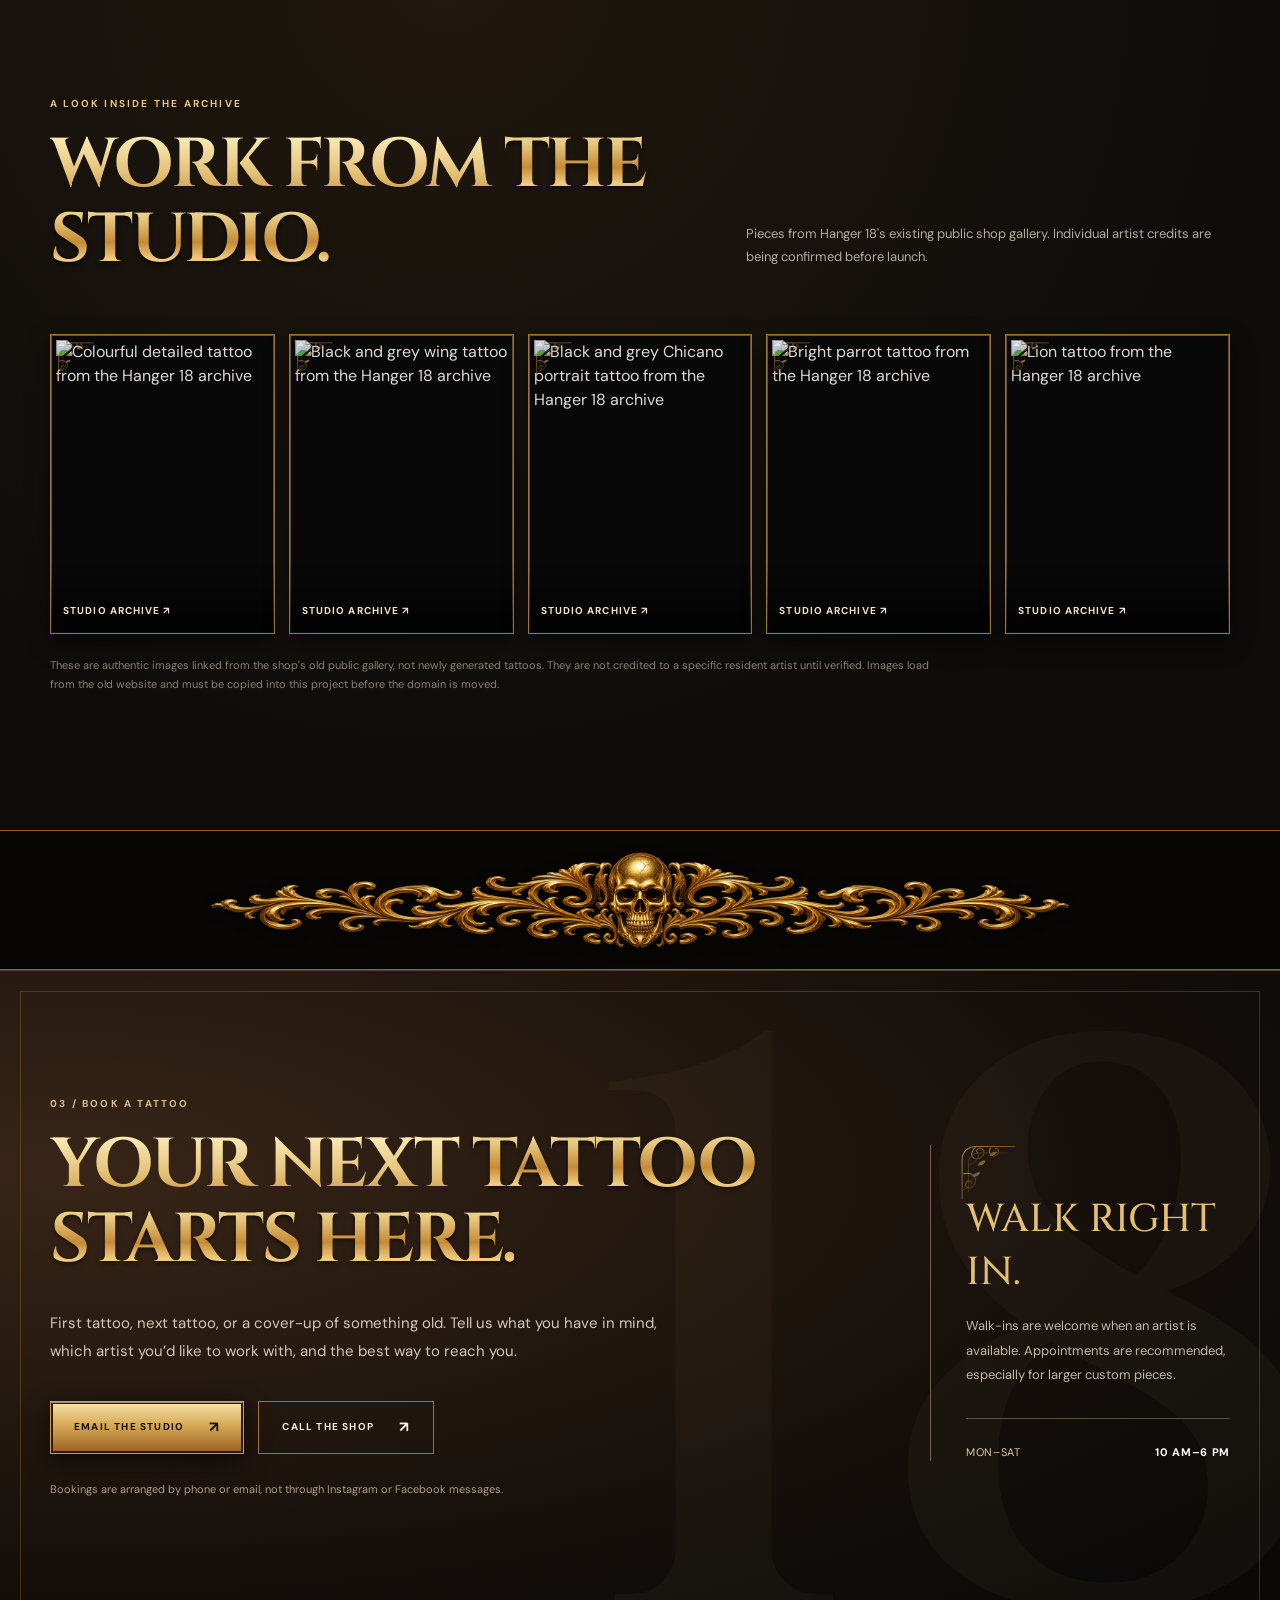
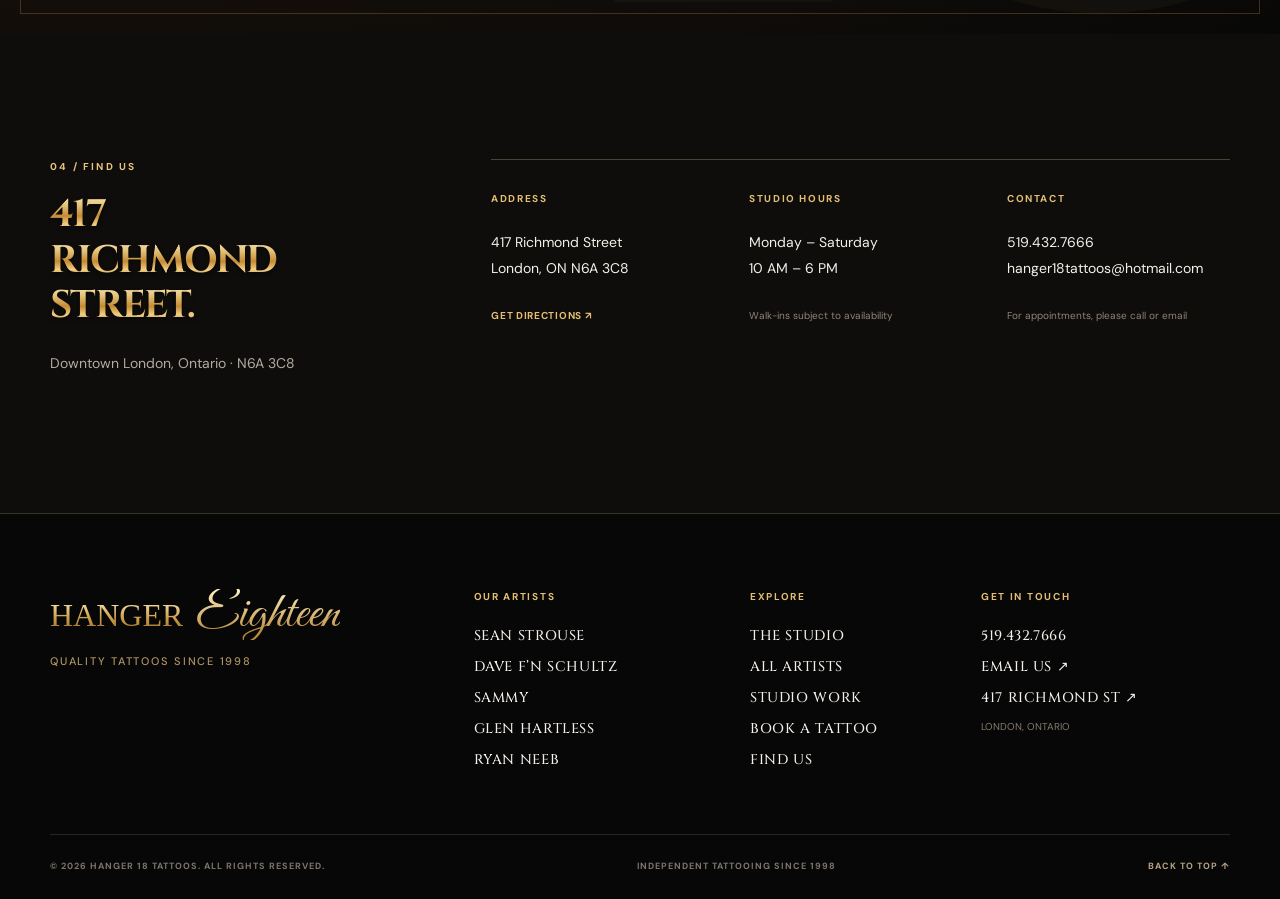
==== commit 6db8a46f: "Add files via upload" ====
--- a/index.html
+++ b/index.html
@@ -148,7 +148,7 @@
   </div>
   <header class="site-header" id="top">
     <div class="nav-shell">
-      <a class="wordmark v13-wordmark v19-header-logo" href="#top" aria-label="Hanger 18 Tattoos, London Ontario, home"><img src="assets/v23-official-header-logo-clean.png" alt="Hanger 18 Tattoos logo" width="244" height="106"><span class="sr-only">Hanger 18 Tattoos</span></a>
+      <div class="wordmark v13-wordmark v19-header-logo" aria-hidden="true"></div>
       <button class="menu-toggle" id="menu-toggle" type="button" aria-controls="main-nav" aria-expanded="false" aria-label="Open navigation"><span></span><span></span><span></span></button>
       <nav class="main-nav" id="main-nav" aria-label="Main navigation">
         <a href="#studio">THE STUDIO</a>
